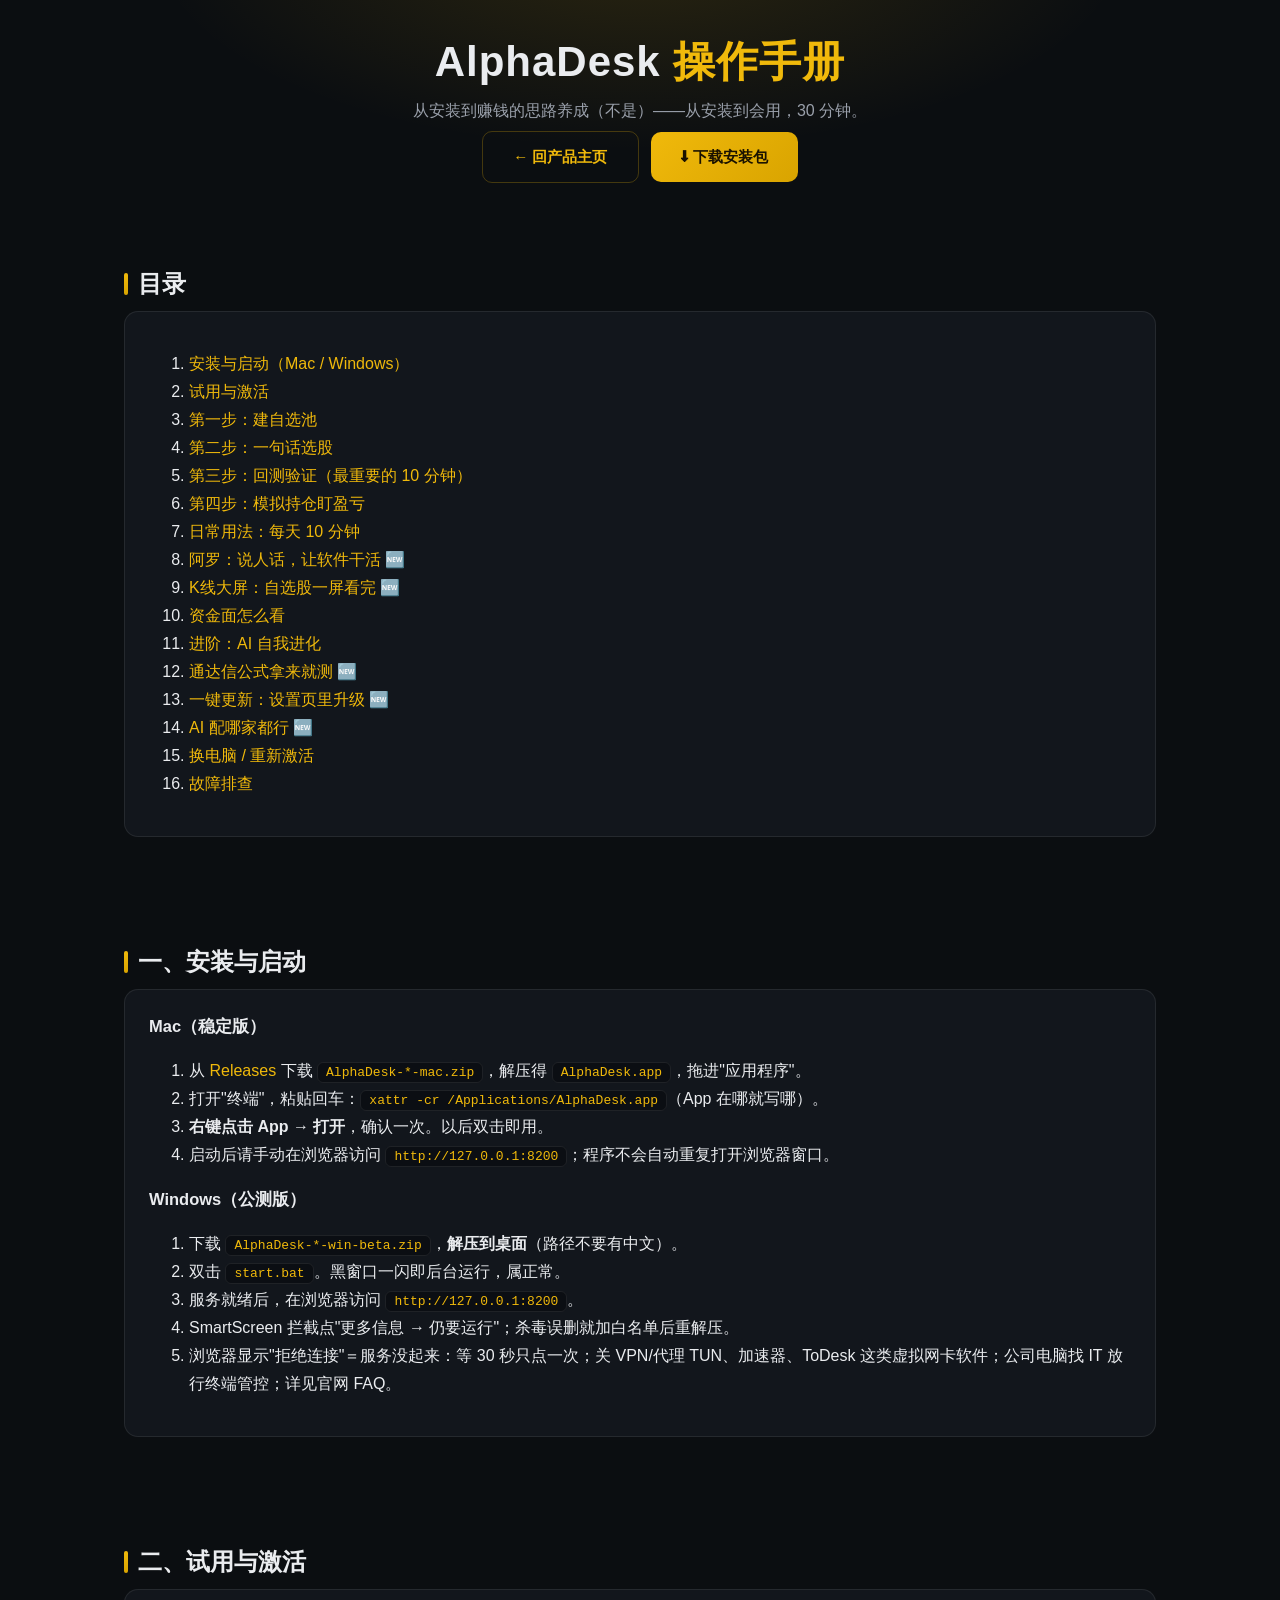
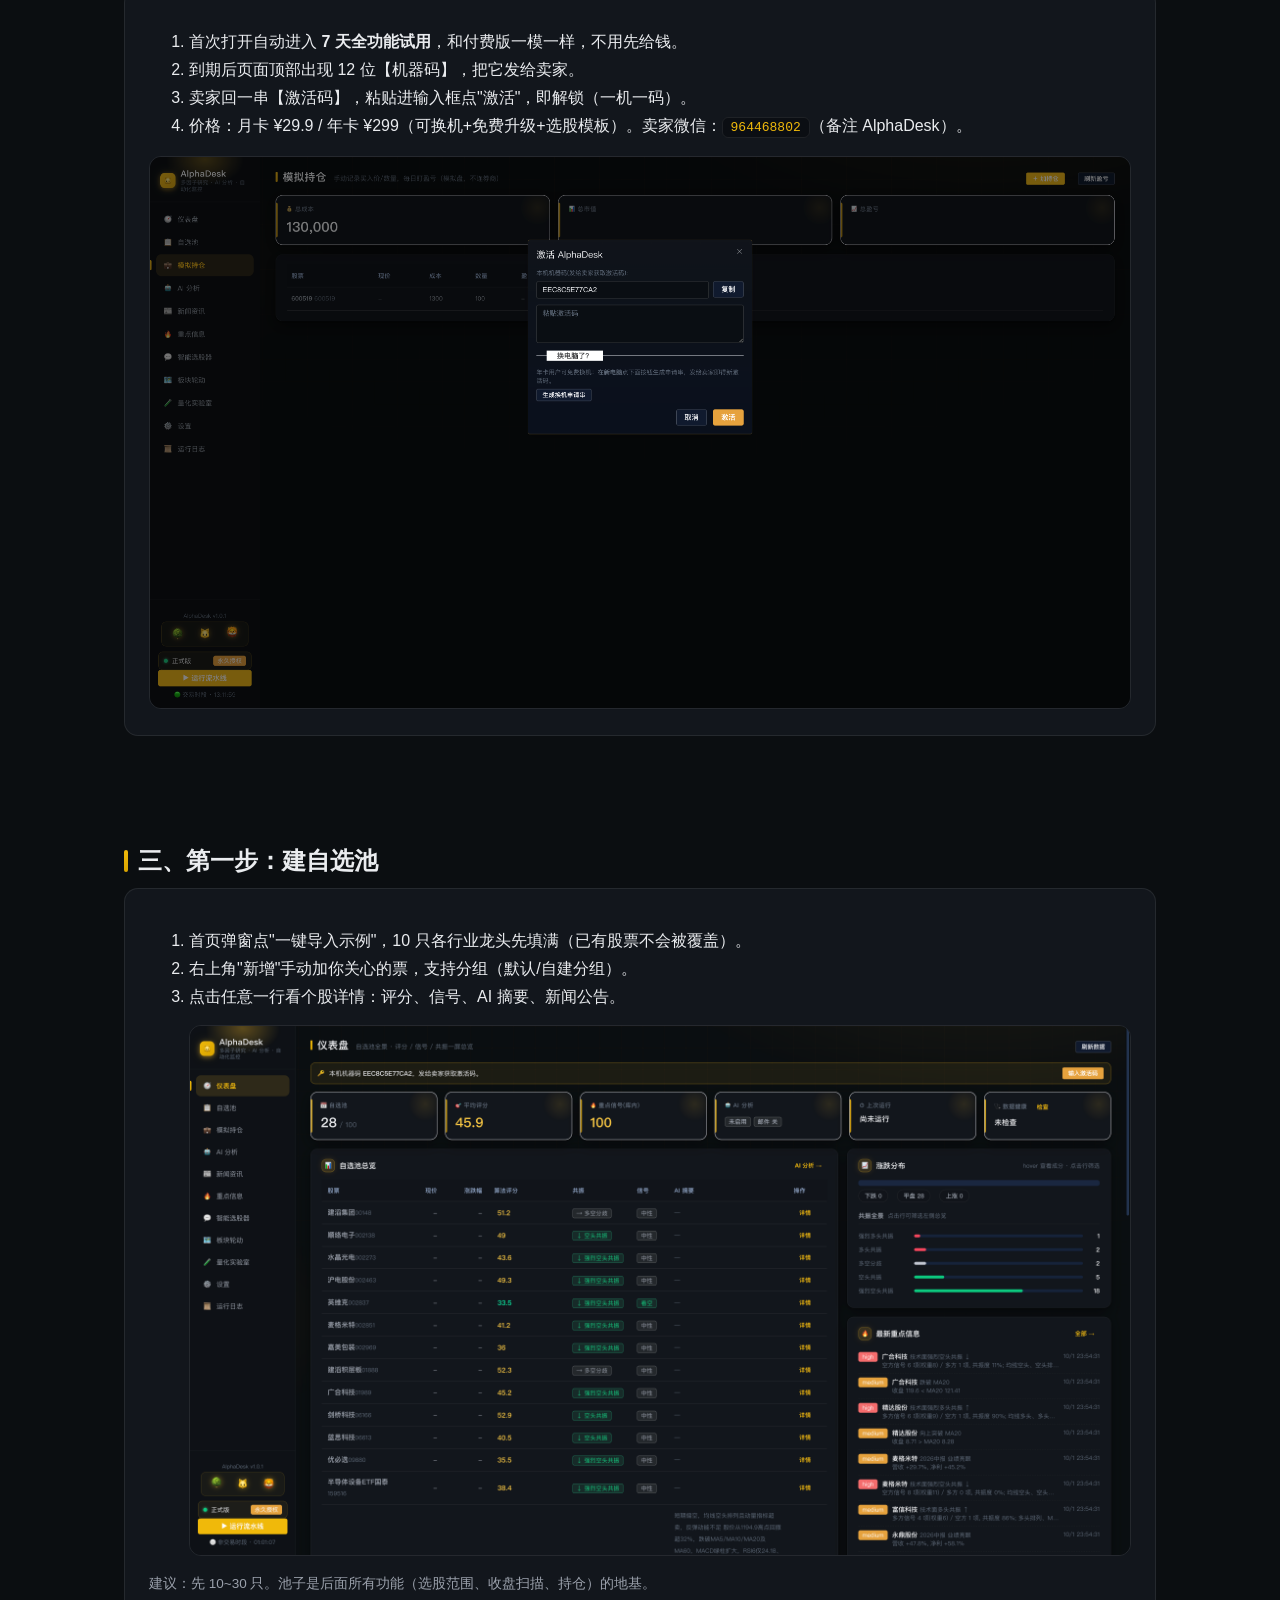
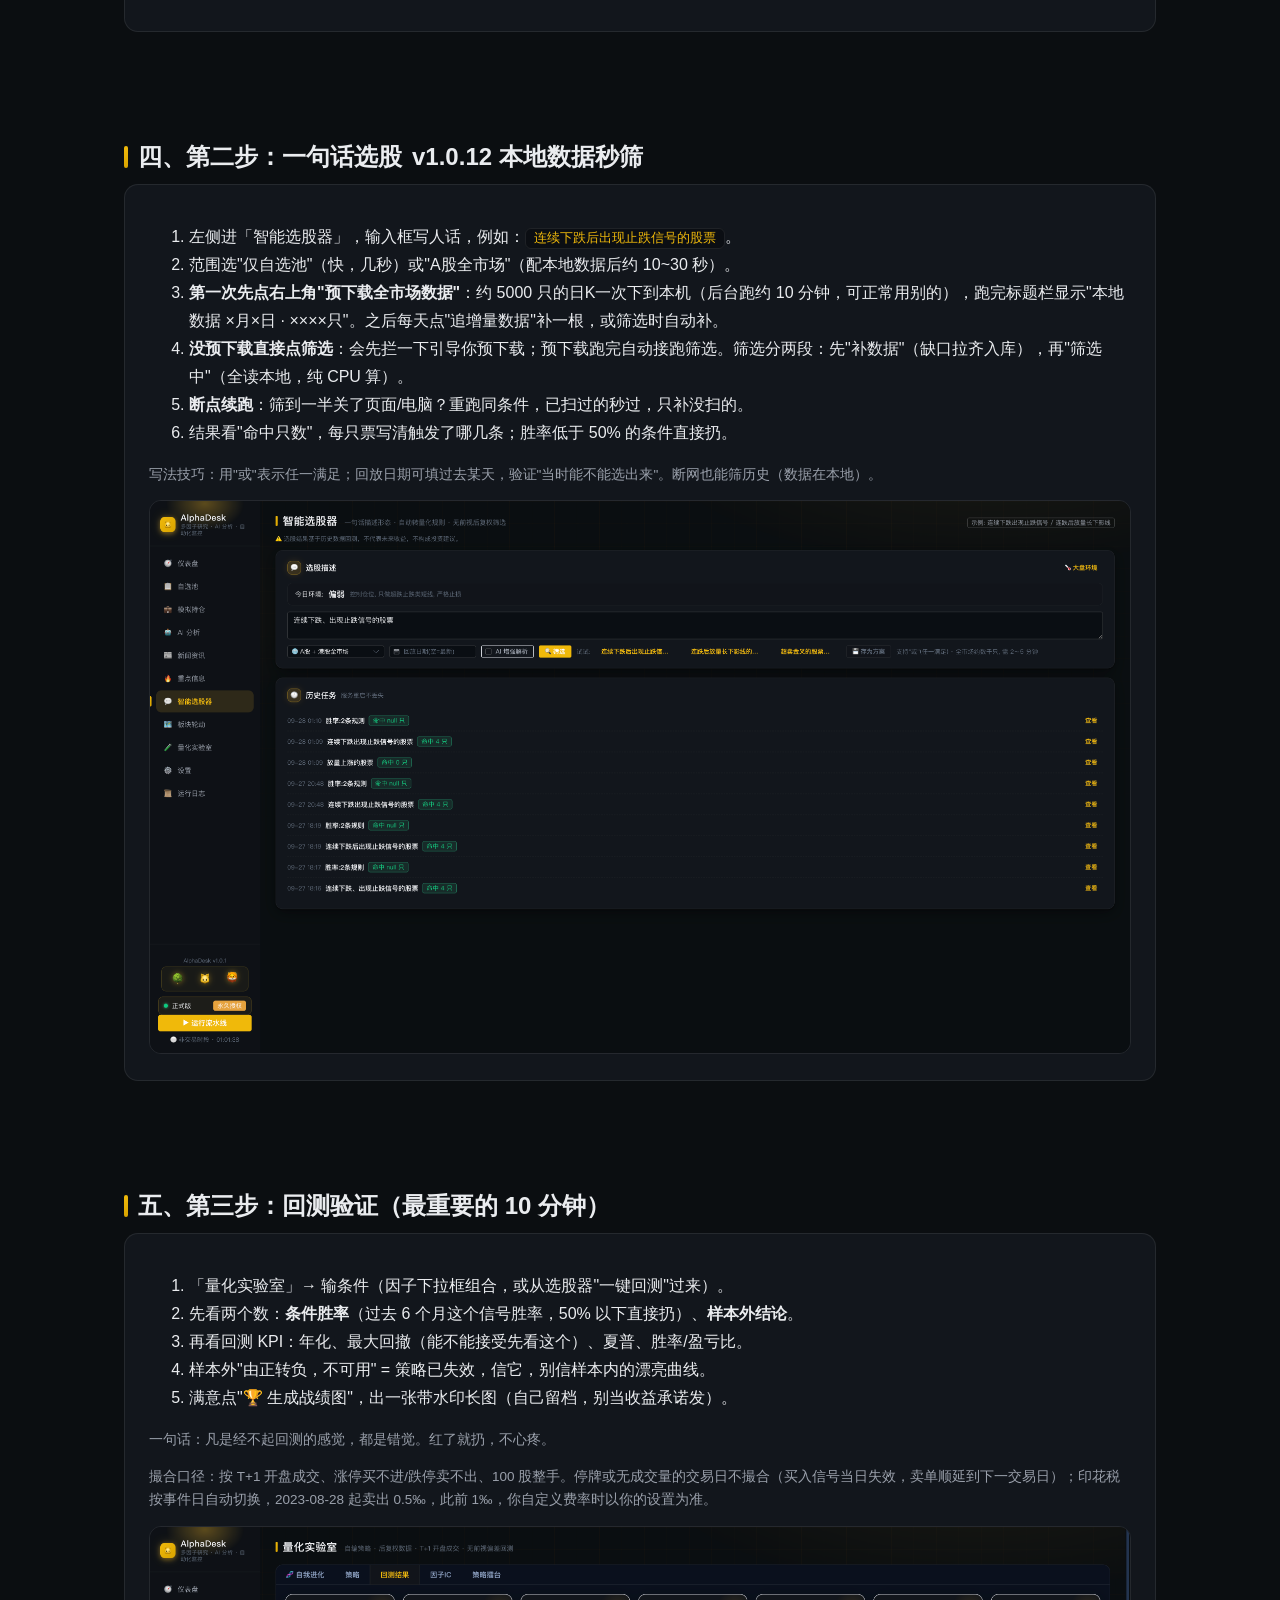
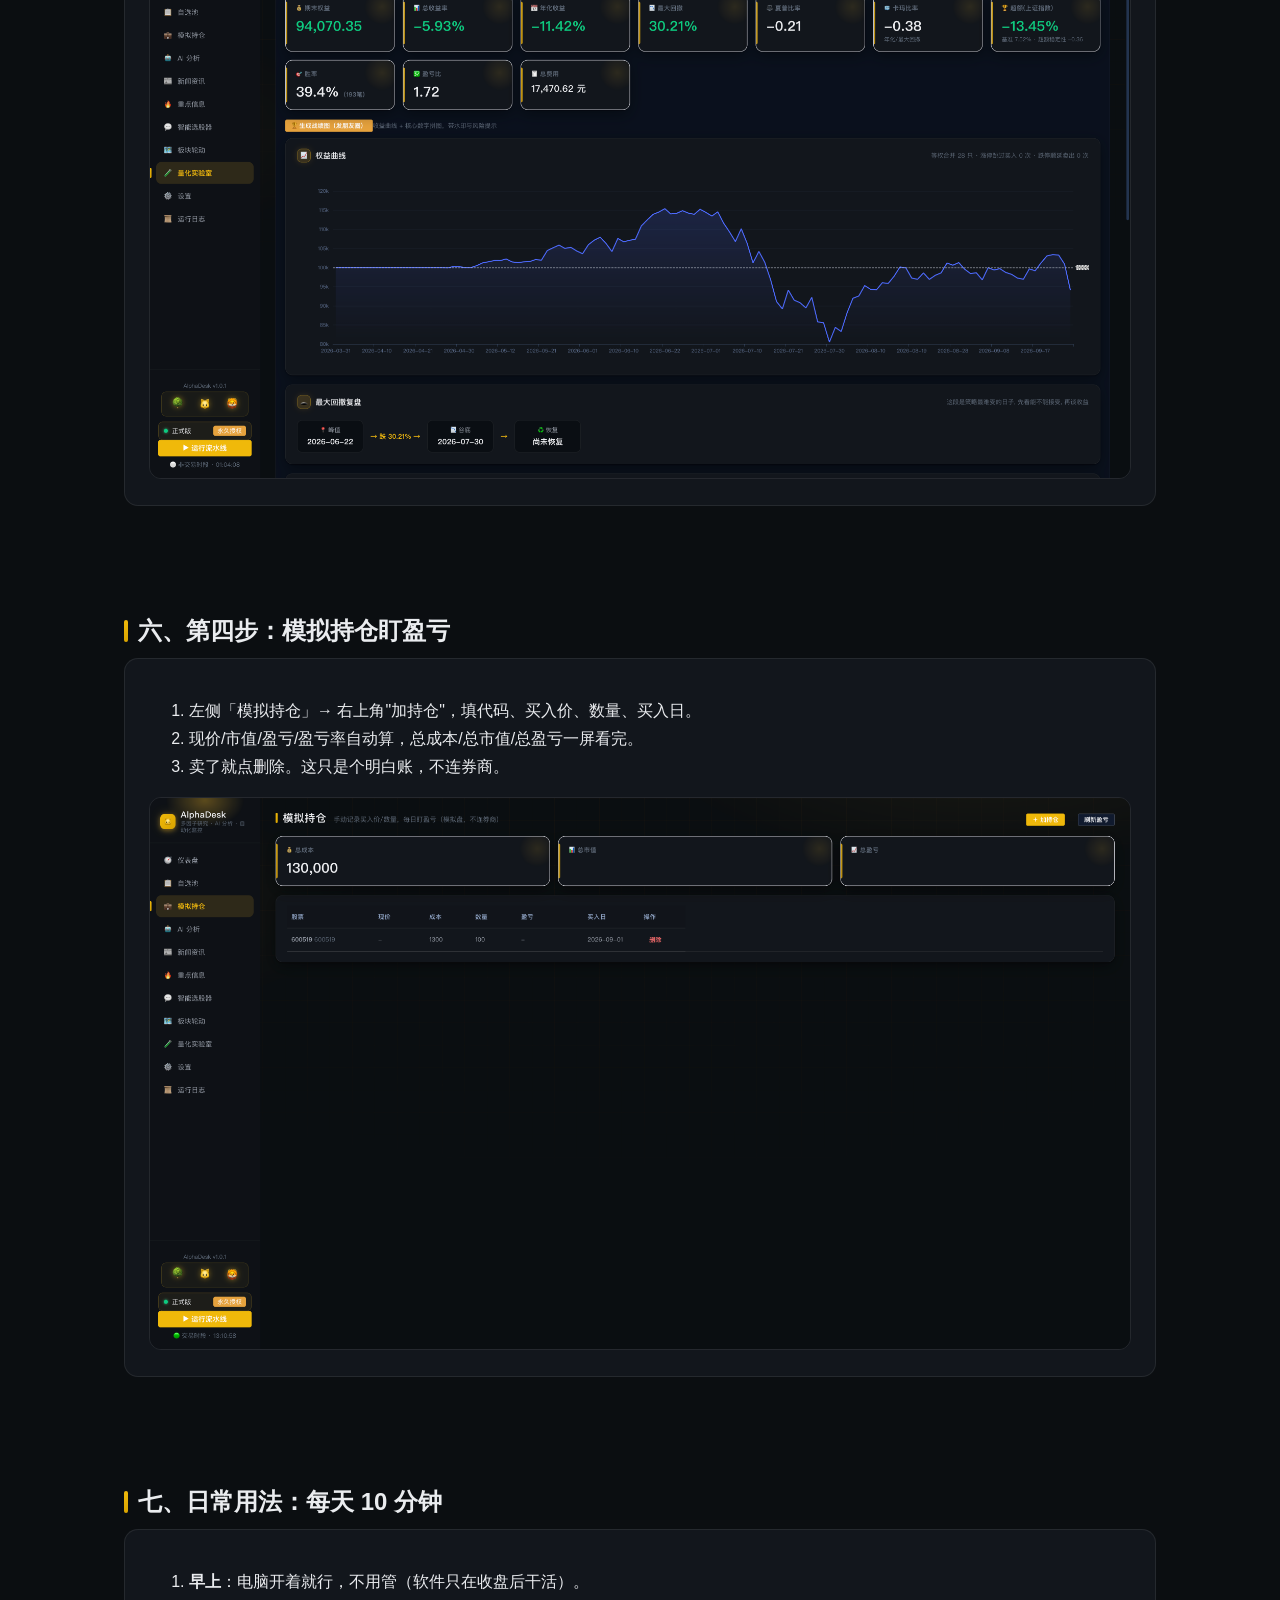
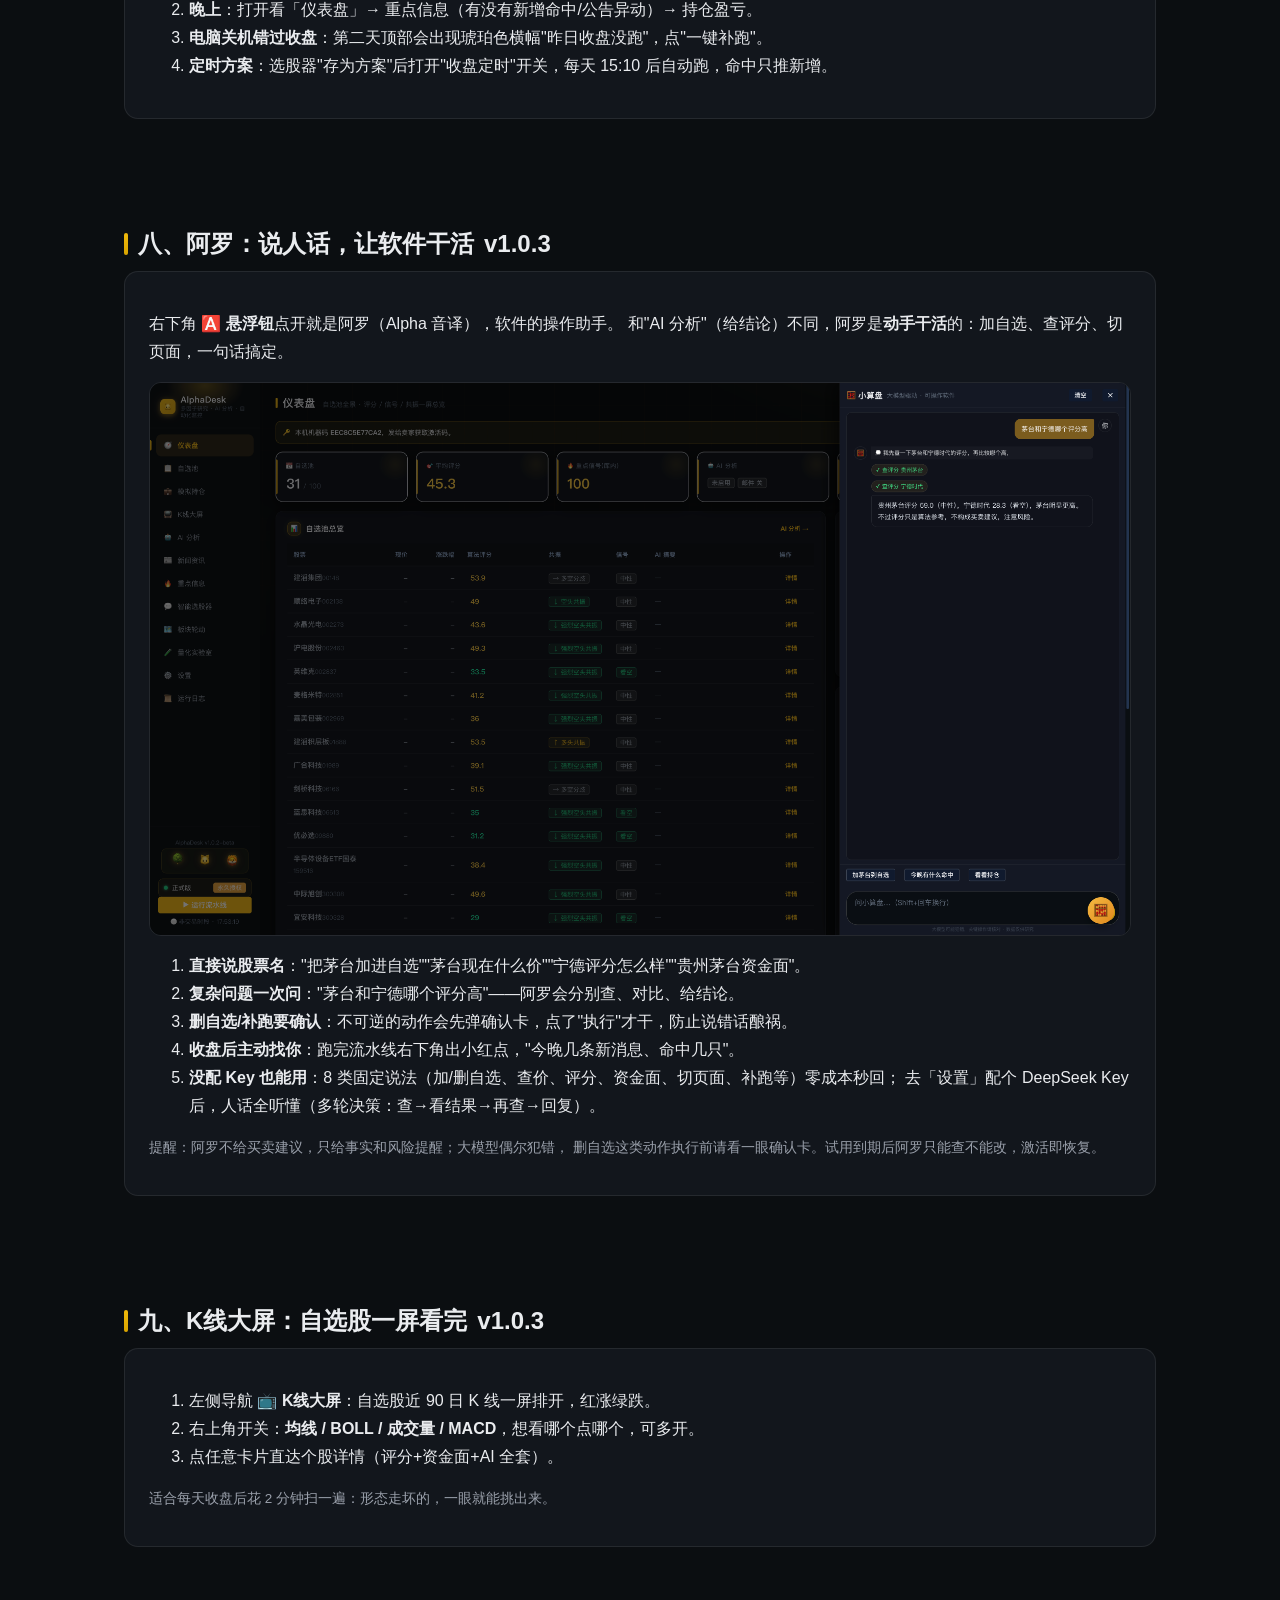
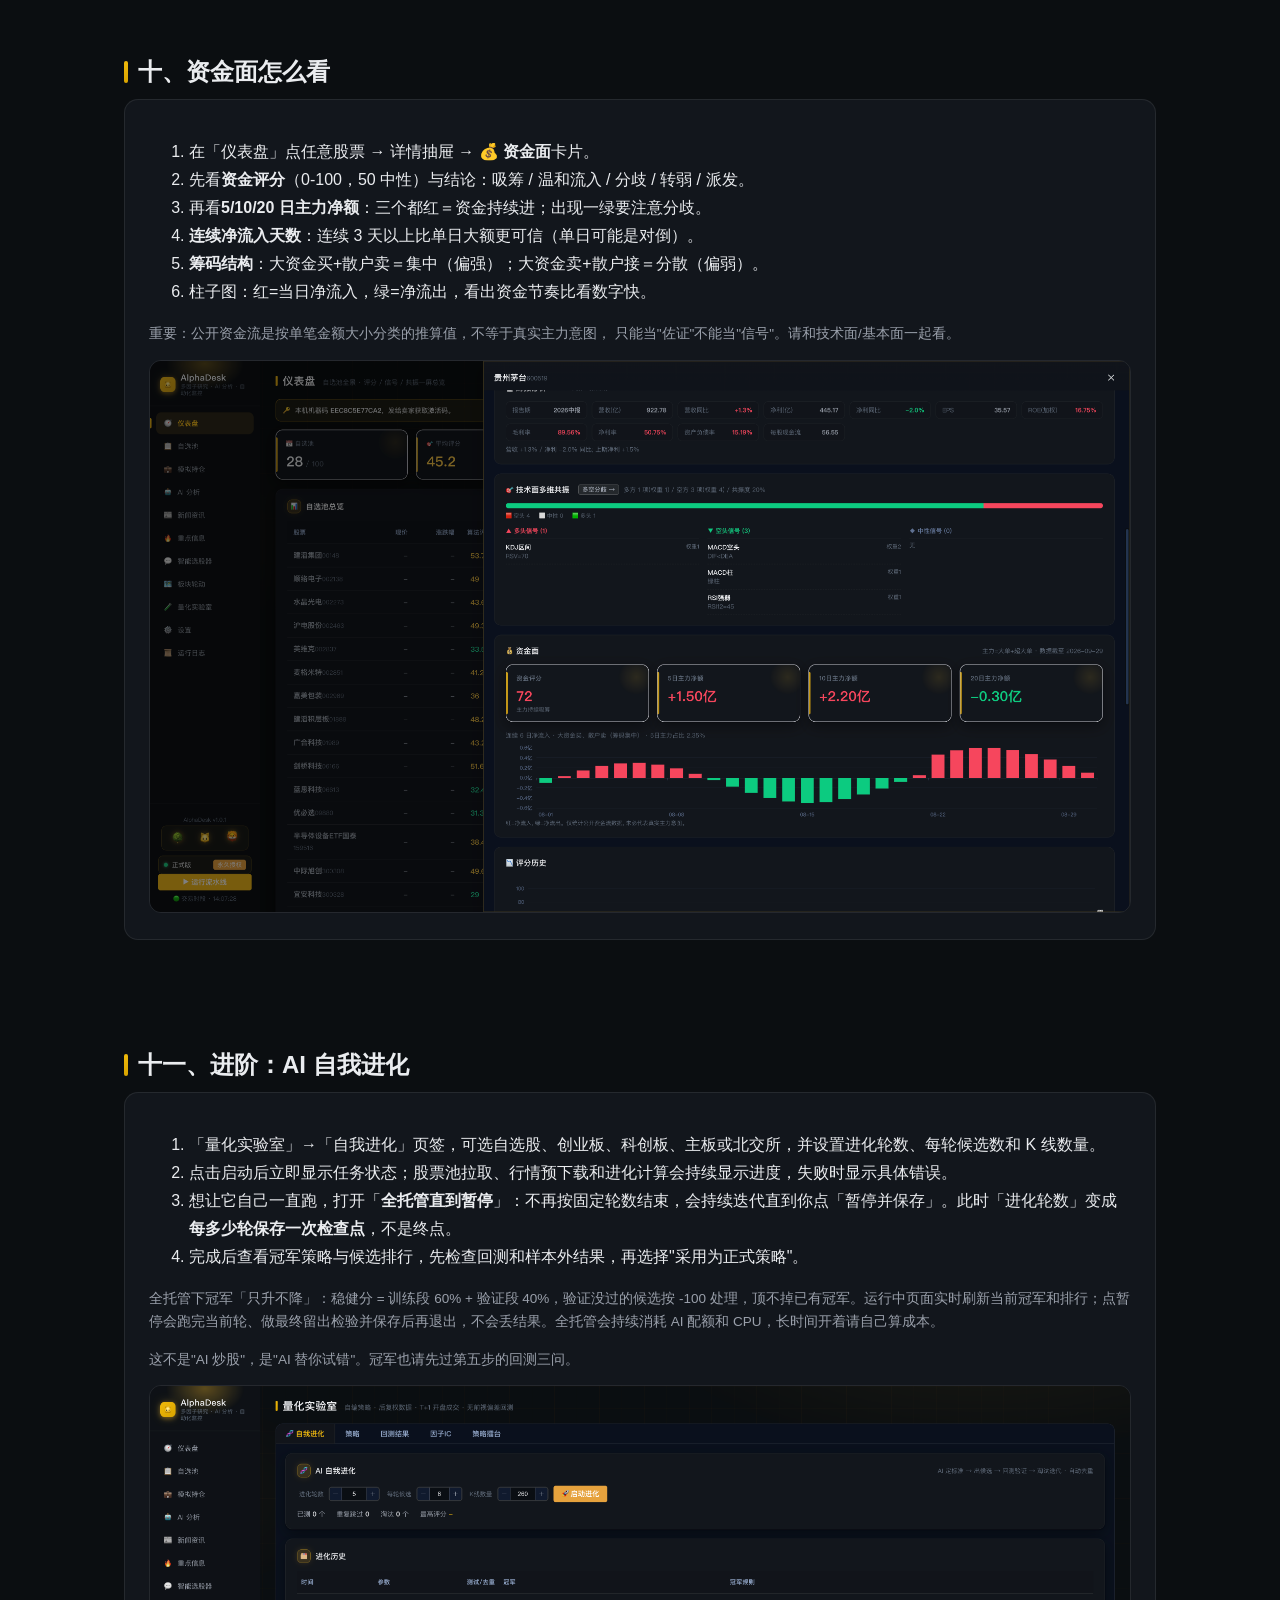
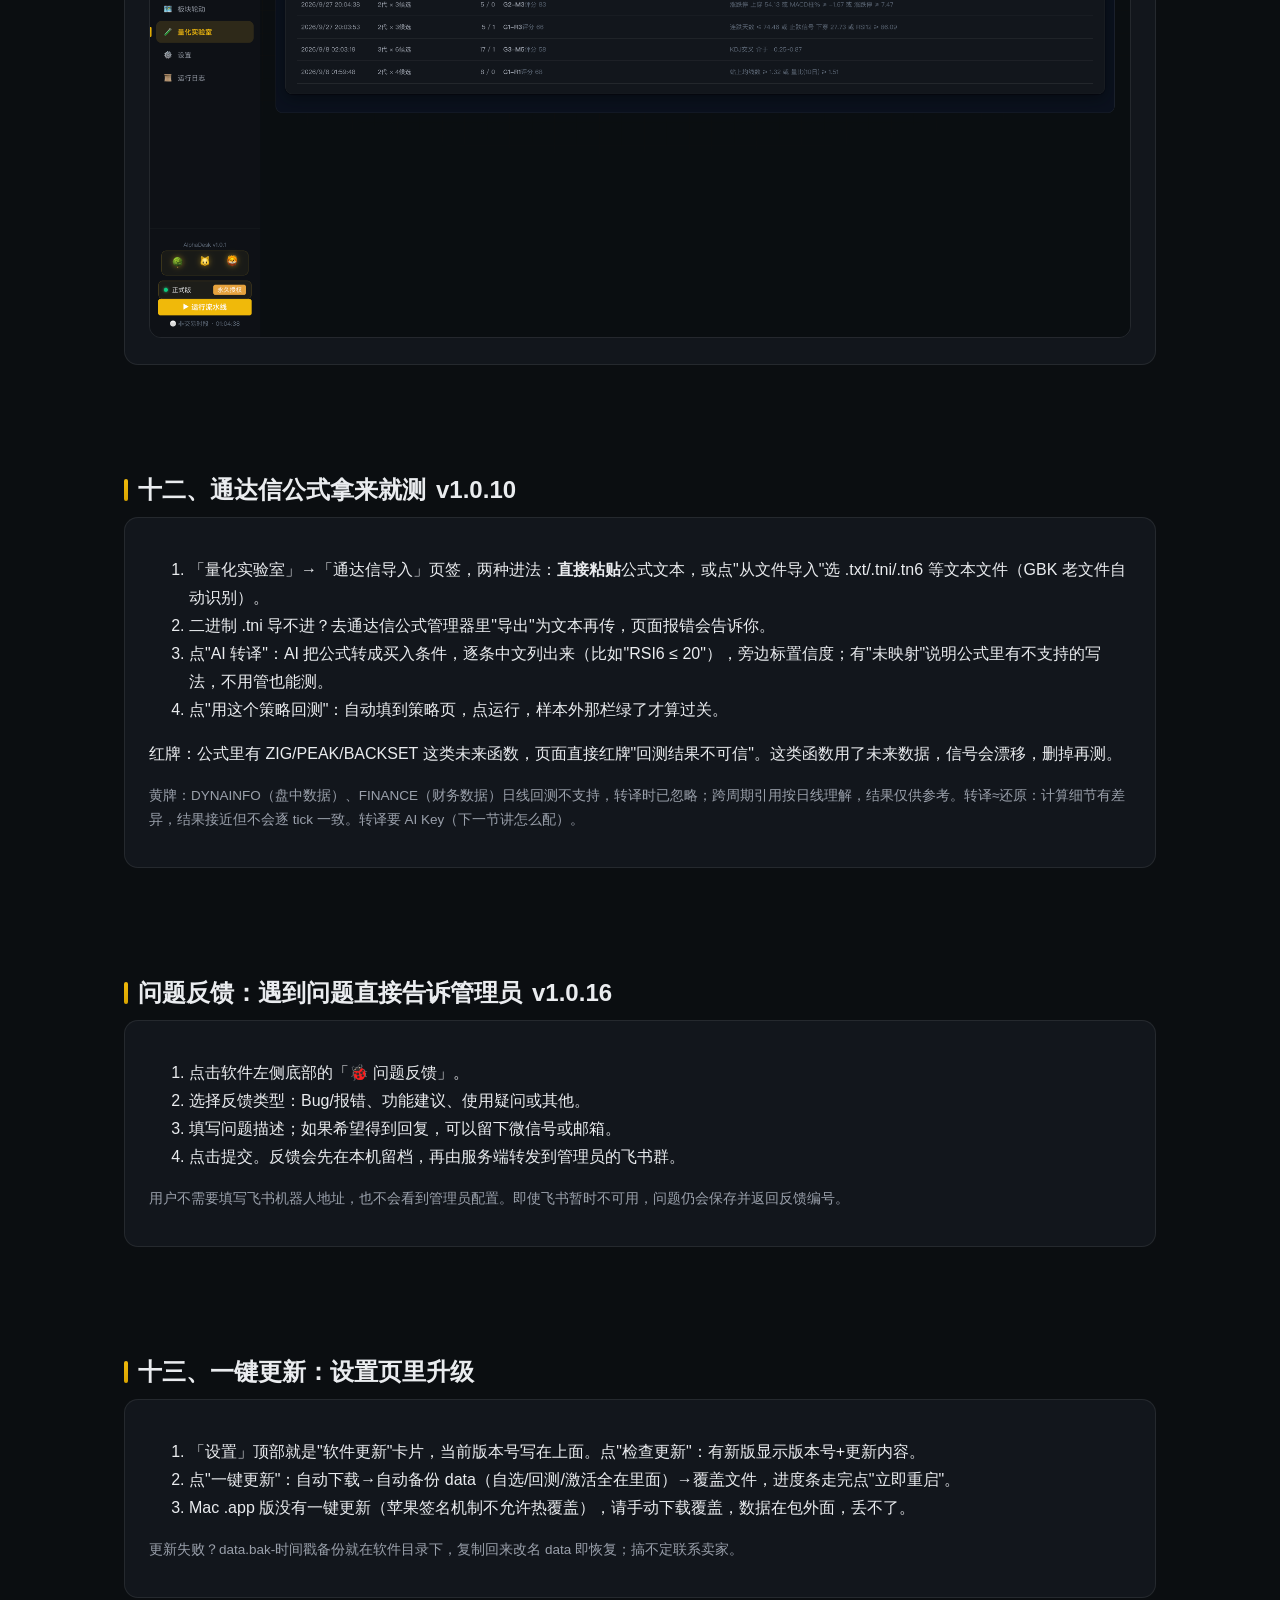
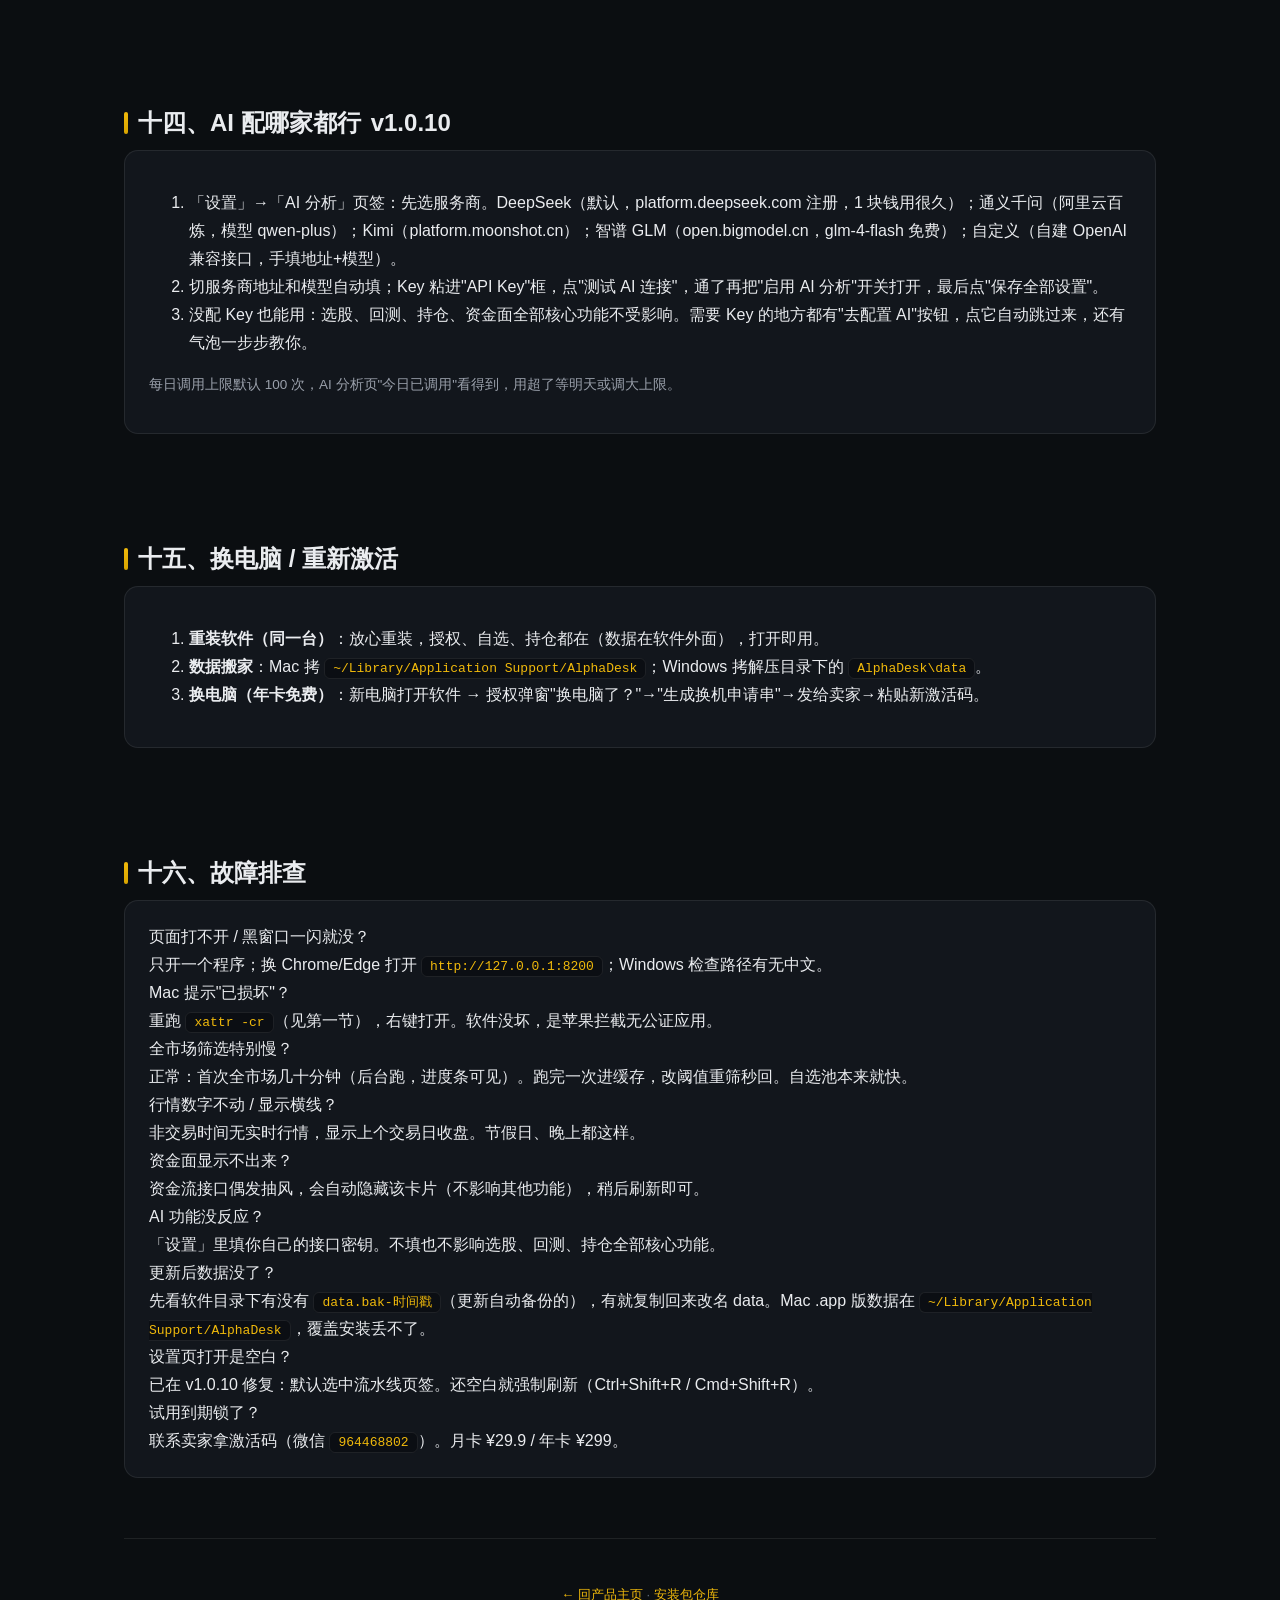
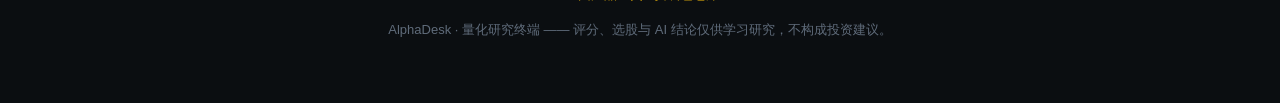
==== manual.html @ cd251798 "发布 v1.0.19 文档: 全托管无限进化与回测撮合口径 version.json 升到 1.0.19 并指向新版本 fallback 包; 手册补充全托管"轮数=存档间隔" 与暂停语义, 以及停牌" ====
<!DOCTYPE html>
<html lang="zh-CN">
<head>
<meta charset="UTF-8" />
<meta name="viewport" content="width=device-width, initial-scale=1.0" />
<title>AlphaDesk · 操作手册</title>
<link rel="stylesheet" href="styles.css" />
<link rel="icon" type="image/svg+xml" href="assets/favicon.svg" />
</head>
<body>
<div class="hero" style="padding:36px 0">
  <div class="wrap">
    <h1>AlphaDesk <b>操作手册</b></h1>
    <div class="sub">从安装到赚钱的思路养成（不是）——从安装到会用，30 分钟。</div>
    <div class="cta">
      <a class="btn ghost" href="index.html">← 回产品主页</a>
      <a class="btn" href="https://github.com/dennicLiu/alphadesk-app/releases/latest">⬇ 下载安装包</a>
    </div>
  </div>
</div>

<div class="wrap">
<section id="toc">
  <h2 class="sec-title">目录</h2>
  <div class="card"><ol>
    <li><a href="#install">安装与启动（Mac / Windows）</a></li>
    <li><a href="#trial">试用与激活</a></li>
    <li><a href="#pool">第一步：建自选池</a></li>
    <li><a href="#screen">第二步：一句话选股</a></li>
    <li><a href="#backtest">第三步：回测验证（最重要的 10 分钟）</a></li>
    <li><a href="#hold">第四步：模拟持仓盯盈亏</a></li>
    <li><a href="#daily">日常用法：每天 10 分钟</a></li>
    <li><a href="#aluo">阿罗：说人话，让软件干活 🆕</a></li>
    <li><a href="#wall">K线大屏：自选股一屏看完 🆕</a></li>
    <li><a href="#money">资金面怎么看</a></li>
    <li><a href="#evolve">进阶：AI 自我进化</a></li>
    <li><a href="#tdx">通达信公式拿来就测 🆕</a></li>
    <li><a href="#update">一键更新：设置页里升级 🆕</a></li>
    <li><a href="#aikey">AI 配哪家都行 🆕</a></li>
    <li><a href="#transfer">换电脑 / 重新激活</a></li>
    <li><a href="#trouble">故障排查</a></li>
  </ol></div>
</section>

<section id="install">
  <h2 class="sec-title">一、安装与启动</h2>
  <div class="card">
    <h3>Mac（稳定版）</h3>
    <ol>
      <li>从 <a href="https://github.com/dennicLiu/alphadesk-app/releases/latest">Releases</a> 下载 <code>AlphaDesk-*-mac.zip</code>，解压得 <code>AlphaDesk.app</code>，拖进"应用程序"。</li>
      <li>打开"终端"，粘贴回车：<code>xattr -cr /Applications/AlphaDesk.app</code>（App 在哪就写哪）。</li>
      <li><b>右键点击 App → 打开</b>，确认一次。以后双击即用。</li>
      <li>启动后请手动在浏览器访问 <code>http://127.0.0.1:8200</code>；程序不会自动重复打开浏览器窗口。</li>
    </ol>
    <h3>Windows（公测版）</h3>
    <ol>
      <li>下载 <code>AlphaDesk-*-win-beta.zip</code>，<b>解压到桌面</b>（路径不要有中文）。</li>
      <li>双击 <code>start.bat</code>。黑窗口一闪即后台运行，属正常。</li>
      <li>服务就绪后，在浏览器访问 <code>http://127.0.0.1:8200</code>。</li>
      <li>SmartScreen 拦截点"更多信息 → 仍要运行"；杀毒误删就加白名单后重解压。</li>
      <li>浏览器显示"拒绝连接"＝服务没起来：等 30 秒只点一次；关 VPN/代理 TUN、加速器、ToDesk 这类虚拟网卡软件；公司电脑找 IT 放行终端管控；详见官网 FAQ。</li>
    </ol>
  </div>
</section>

<section id="trial">
  <h2 class="sec-title">二、试用与激活</h2>
  <div class="card"><ol>
    <li>首次打开自动进入 <b>7 天全功能试用</b>，和付费版一模一样，不用先给钱。</li>
    <li>到期后页面顶部出现 12 位【机器码】，把它发给卖家。</li>
    <li>卖家回一串【激活码】，粘贴进输入框点"激活"，即解锁（一机一码）。</li>
    <li>价格：月卡 ¥29.9 / 年卡 ¥299（可换机+免费升级+选股模板）。卖家微信：<code>964468802</code>（备注 AlphaDesk）。</li>
  </ol>
  <img class="shot" src="assets/license-v101.png" alt="激活与换机" /></div>
</section>

<section id="pool">
  <h2 class="sec-title">三、第一步：建自选池</h2>
  <div class="card"><ol>
    <li>首页弹窗点"一键导入示例"，10 只各行业龙头先填满（已有股票不会被覆盖）。</li>
    <li>右上角"新增"手动加你关心的票，支持分组（默认/自建分组）。</li>
    <li>点击任意一行看个股详情：评分、信号、AI 摘要、新闻公告。</li>
    <img class="shot" src="assets/dashboard-v101.png" alt="仪表盘" />
  </ol>
  <p class="muted">建议：先 10~30 只。池子是后面所有功能（选股范围、收盘扫描、持仓）的地基。</p></div>
</section>

<section id="screen">
  <h2 class="sec-title">四、第二步：一句话选股 <span class="tag">v1.0.12 本地数据秒筛</span></h2>
  <div class="card"><ol>
    <li>左侧进「智能选股器」，输入框写人话，例如：<code>连续下跌后出现止跌信号的股票</code>。</li>
    <li>范围选"仅自选池"（快，几秒）或"A股全市场"（配本地数据后约 10~30 秒）。</li>
    <li><b>第一次先点右上角"预下载全市场数据"</b>：约 5000 只的日K一次下到本机（后台跑约 10 分钟，可正常用别的），跑完标题栏显示"本地数据 ×月×日 · ××××只"。之后每天点"追增量数据"补一根，或筛选时自动补。</li>
    <li><b>没预下载直接点筛选</b>：会先拦一下引导你预下载；预下载跑完自动接跑筛选。筛选分两段：先"补数据"（缺口拉齐入库），再"筛选中"（全读本地，纯 CPU 算）。</li>
    <li><b>断点续跑</b>：筛到一半关了页面/电脑？重跑同条件，已扫过的秒过，只补没扫的。</li>
    <li>结果看"命中只数"，每只票写清触发了哪几条；胜率低于 50% 的条件直接扔。</li>
  </ol>
  <p class="muted">写法技巧：用"或"表示任一满足；回放日期可填过去某天，验证"当时能不能选出来"。断网也能筛历史（数据在本地）。</p>
    <img class="shot" src="assets/screener-v101.png" alt="智能选股器" /></div>
</section>

<section id="backtest">
  <h2 class="sec-title">五、第三步：回测验证（最重要的 10 分钟）</h2>
  <div class="card"><ol>
    <li>「量化实验室」→ 输条件（因子下拉框组合，或从选股器"一键回测"过来）。</li>
    <li>先看两个数：<b>条件胜率</b>（过去 6 个月这个信号胜率，50% 以下直接扔）、<b>样本外结论</b>。</li>
    <li>再看回测 KPI：年化、最大回撤（能不能接受先看这个）、夏普、胜率/盈亏比。</li>
    <li>样本外"由正转负，不可用" = 策略已失效，信它，别信样本内的漂亮曲线。</li>
    <li>满意点"🏆 生成战绩图"，出一张带水印长图（自己留档，别当收益承诺发）。</li>
  </ol>
  <p class="muted">一句话：凡是经不起回测的感觉，都是错觉。红了就扔，不心疼。</p>
  <p class="muted">撮合口径：按 T+1 开盘成交、涨停买不进/跌停卖不出、100 股整手。停牌或无成交量的交易日不撮合（买入信号当日失效，卖单顺延到下一交易日）；印花税按事件日自动切换，2023-08-28 起卖出 0.5‰，此前 1‰，你自定义费率时以你的设置为准。</p>
    <img class="shot" src="assets/backtest-v101.png" alt="回测结果" /></div>
</section>

<section id="hold">
  <h2 class="sec-title">六、第四步：模拟持仓盯盈亏</h2>
  <div class="card"><ol>
    <li>左侧「模拟持仓」→ 右上角"加持仓"，填代码、买入价、数量、买入日。</li>
    <li>现价/市值/盈亏/盈亏率自动算，总成本/总市值/总盈亏一屏看完。</li>
    <li>卖了就点删除。这只是个明白账，不连券商。</li>
  </ol>
  <img class="shot" src="assets/holdings-v101.png" alt="模拟持仓" /></div>
</section>

<section id="daily">
  <h2 class="sec-title">七、日常用法：每天 10 分钟</h2>
  <div class="card"><ol>
    <li><b>早上</b>：电脑开着就行，不用管（软件只在收盘后干活）。</li>
    <li><b>晚上</b>：打开看「仪表盘」→ 重点信息（有没有新增命中/公告异动）→ 持仓盈亏。</li>
    <li><b>电脑关机错过收盘</b>：第二天顶部会出现琥珀色横幅"昨日收盘没跑"，点"一键补跑"。</li>
    <li><b>定时方案</b>：选股器"存为方案"后打开"收盘定时"开关，每天 15:10 后自动跑，命中只推新增。</li>
  </ol></div>
</section>

<section id="aluo">
  <h2 class="sec-title">八、阿罗：说人话，让软件干活 <span class="tag">v1.0.3</span></h2>
  <div class="card">
  <p>右下角 <b>🅰️ 悬浮钮</b>点开就是阿罗（Alpha 音译），软件的操作助手。
  和"AI 分析"（给结论）不同，阿罗是<b>动手干活</b>的：加自选、查评分、切页面，一句话搞定。</p>
  <img class="shot" src="assets/aluo-v103.png" alt="阿罗对话" />
  <ol>
    <li><b>直接说股票名</b>："把茅台加进自选""茅台现在什么价""宁德评分怎么样""贵州茅台资金面"。</li>
    <li><b>复杂问题一次问</b>："茅台和宁德哪个评分高"——阿罗会分别查、对比、给结论。</li>
    <li><b>删自选/补跑要确认</b>：不可逆的动作会先弹确认卡，点了"执行"才干，防止说错话酿祸。</li>
    <li><b>收盘后主动找你</b>：跑完流水线右下角出小红点，"今晚几条新消息、命中几只"。</li>
    <li><b>没配 Key 也能用</b>：8 类固定说法（加/删自选、查价、评分、资金面、切页面、补跑等）零成本秒回；
    去「设置」配个 DeepSeek Key 后，人话全听懂（多轮决策：查→看结果→再查→回复）。</li>
  </ol>
  <p class="muted">提醒：阿罗不给买卖建议，只给事实和风险提醒；大模型偶尔犯错，
  删自选这类动作执行前请看一眼确认卡。试用到期后阿罗只能查不能改，激活即恢复。</p>
  </div>
</section>

<section id="wall">
  <h2 class="sec-title">九、K线大屏：自选股一屏看完 <span class="tag">v1.0.3</span></h2>
  <div class="card"><ol>
    <li>左侧导航 <b>📺 K线大屏</b>：自选股近 90 日 K 线一屏排开，红涨绿跌。</li>
    <li>右上角开关：<b>均线 / BOLL / 成交量 / MACD</b>，想看哪个点哪个，可多开。</li>
    <li>点任意卡片直达个股详情（评分+资金面+AI 全套）。</li>
  </ol>
  <p class="muted">适合每天收盘后花 2 分钟扫一遍：形态走坏的，一眼就能挑出来。</p>
  </div>
</section>

<section id="money">
  <h2 class="sec-title">十、资金面怎么看</h2>
  <div class="card"><ol>
    <li>在「仪表盘」点任意股票 → 详情抽屉 → <b>💰 资金面</b>卡片。</li>
    <li>先看<b>资金评分</b>（0-100，50 中性）与结论：吸筹 / 温和流入 / 分歧 / 转弱 / 派发。</li>
    <li>再看<b>5/10/20 日主力净额</b>：三个都红＝资金持续进；出现一绿要注意分歧。</li>
    <li><b>连续净流入天数</b>：连续 3 天以上比单日大额更可信（单日可能是对倒）。</li>
    <li><b>筹码结构</b>：大资金买+散户卖＝集中（偏强）；大资金卖+散户接＝分散（偏弱）。</li>
    <li>柱子图：红=当日净流入，绿=净流出，看出资金节奏比看数字快。</li>
  </ol>
  <p class="muted">重要：公开资金流是按单笔金额大小分类的推算值，不等于真实主力意图，
  只能当"佐证"不能当"信号"。请和技术面/基本面一起看。</p>
  <img class="shot" src="assets/moneyflow-v102.png" alt="资金面分析" /></div>
</section>

<section id="evolve">
  <h2 class="sec-title">十一、进阶：AI 自我进化</h2>
  <div class="card"><ol>
    <li>「量化实验室」→「自我进化」页签，可选自选股、创业板、科创板、主板或北交所，并设置进化轮数、每轮候选数和 K 线数量。</li>
    <li>点击启动后立即显示任务状态；股票池拉取、行情预下载和进化计算会持续显示进度，失败时显示具体错误。</li>
    <li>想让它自己一直跑，打开「<b>全托管直到暂停</b>」：不再按固定轮数结束，会持续迭代直到你点「暂停并保存」。此时「进化轮数」变成<b>每多少轮保存一次检查点</b>，不是终点。</li>
    <li>完成后查看冠军策略与候选排行，先检查回测和样本外结果，再选择"采用为正式策略"。</li>
  </ol>
  <p class="muted">全托管下冠军「只升不降」：稳健分 = 训练段 60% + 验证段 40%，验证没过的候选按 -100 处理，顶不掉已有冠军。运行中页面实时刷新当前冠军和排行；点暂停会跑完当前轮、做最终留出检验并保存后再退出，不会丢结果。全托管会持续消耗 AI 配额和 CPU，长时间开着请自己算成本。</p>
  <p class="muted">这不是"AI 炒股"，是"AI 替你试错"。冠军也请先过第五步的回测三问。</p>
    <img class="shot" src="assets/evolve-v101.png" alt="AI自我进化" /></div>
</section>

<section id="tdx">
  <h2 class="sec-title">十二、通达信公式拿来就测 <span class="tag">v1.0.10</span></h2>
  <div class="card"><ol>
    <li>「量化实验室」→「通达信导入」页签，两种进法：<b>直接粘贴</b>公式文本，或点"从文件导入"选 .txt/.tni/.tn6 等文本文件（GBK 老文件自动识别）。</li>
    <li>二进制 .tni 导不进？去通达信公式管理器里"导出"为文本再传，页面报错会告诉你。</li>
    <li>点"AI 转译"：AI 把公式转成买入条件，逐条中文列出来（比如"RSI6 ≤ 20"），旁边标置信度；有"未映射"说明公式里有不支持的写法，不用管也能测。</li>
    <li>点"用这个策略回测"：自动填到策略页，点运行，样本外那栏绿了才算过关。</li>
  </ol>
  <p class="warn">红牌：公式里有 ZIG/PEAK/BACKSET 这类未来函数，页面直接红牌"回测结果不可信"。这类函数用了未来数据，信号会漂移，删掉再测。</p>
  <p class="muted">黄牌：DYNAINFO（盘中数据）、FINANCE（财务数据）日线回测不支持，转译时已忽略；跨周期引用按日线理解，结果仅供参考。转译≈还原：计算细节有差异，结果接近但不会逐 tick 一致。转译要 AI Key（下一节讲怎么配）。</p></div>
</section>

<section id="feedback">
  <h2 class="sec-title">问题反馈：遇到问题直接告诉管理员 <span class="tag">v1.0.16</span></h2>
  <div class="card"><ol>
    <li>点击软件左侧底部的「🐞 问题反馈」。</li>
    <li>选择反馈类型：Bug/报错、功能建议、使用疑问或其他。</li>
    <li>填写问题描述；如果希望得到回复，可以留下微信号或邮箱。</li>
    <li>点击提交。反馈会先在本机留档，再由服务端转发到管理员的飞书群。</li>
  </ol>
  <p class="muted">用户不需要填写飞书机器人地址，也不会看到管理员配置。即使飞书暂时不可用，问题仍会保存并返回反馈编号。</p></div>
</section>

<section id="update">
  <h2 class="sec-title">十三、一键更新：设置页里升级</h2>
  <div class="card"><ol>
    <li>「设置」顶部就是"软件更新"卡片，当前版本号写在上面。点"检查更新"：有新版显示版本号+更新内容。</li>
    <li>点"一键更新"：自动下载→自动备份 data（自选/回测/激活全在里面）→覆盖文件，进度条走完点"立即重启"。</li>
    <li>Mac .app 版没有一键更新（苹果签名机制不允许热覆盖），请手动下载覆盖，数据在包外面，丢不了。</li>
  </ol>
  <p class="muted">更新失败？data.bak-时间戳备份就在软件目录下，复制回来改名 data 即恢复；搞不定联系卖家。</p></div>
</section>

<section id="aikey">
  <h2 class="sec-title">十四、AI 配哪家都行 <span class="tag">v1.0.10</span></h2>
  <div class="card"><ol>
    <li>「设置」→「AI 分析」页签：先选服务商。DeepSeek（默认，platform.deepseek.com 注册，1 块钱用很久）；通义千问（阿里云百炼，模型 qwen-plus）；Kimi（platform.moonshot.cn）；智谱 GLM（open.bigmodel.cn，glm-4-flash 免费）；自定义（自建 OpenAI 兼容接口，手填地址+模型）。</li>
    <li>切服务商地址和模型自动填；Key 粘进"API Key"框，点"测试 AI 连接"，通了再把"启用 AI 分析"开关打开，最后点"保存全部设置"。</li>
    <li>没配 Key 也能用：选股、回测、持仓、资金面全部核心功能不受影响。需要 Key 的地方都有"去配置 AI"按钮，点它自动跳过来，还有气泡一步步教你。</li>
  </ol>
  <p class="muted">每日调用上限默认 100 次，AI 分析页"今日已调用"看得到，用超了等明天或调大上限。</p></div>
</section>

<section id="transfer">
  <h2 class="sec-title">十五、换电脑 / 重新激活</h2>
  <div class="card"><ol>
    <li><b>重装软件（同一台）</b>：放心重装，授权、自选、持仓都在（数据在软件外面），打开即用。</li>
    <li><b>数据搬家</b>：Mac 拷 <code>~/Library/Application Support/AlphaDesk</code>；Windows 拷解压目录下的 <code>AlphaDesk\data</code>。</li>
    <li><b>换电脑（年卡免费）</b>：新电脑打开软件 → 授权弹窗"换电脑了？"→"生成换机申请串"→发给卖家→粘贴新激活码。</li>
  </ol></div>
</section>

<section id="trouble">
  <h2 class="sec-title">十六、故障排查</h2>
  <div class="card">
    <div class="qa"><div class="q">页面打不开 / 黑窗口一闪就没？</div>
      <div class="a">只开一个程序；换 Chrome/Edge 打开 <code>http://127.0.0.1:8200</code>；Windows 检查路径有无中文。</div></div>
    <div class="qa"><div class="q">Mac 提示"已损坏"？</div>
      <div class="a">重跑 <code>xattr -cr</code>（见第一节），右键打开。软件没坏，是苹果拦截无公证应用。</div></div>
    <div class="qa"><div class="q">全市场筛选特别慢？</div>
      <div class="a">正常：首次全市场几十分钟（后台跑，进度条可见）。跑完一次进缓存，改阈值重筛秒回。自选池本来就快。</div></div>
    <div class="qa"><div class="q">行情数字不动 / 显示横线？</div>
      <div class="a">非交易时间无实时行情，显示上个交易日收盘。节假日、晚上都这样。</div></div>
    <div class="qa"><div class="q">资金面显示不出来？</div>
      <div class="a">资金流接口偶发抽风，会自动隐藏该卡片（不影响其他功能），稍后刷新即可。</div></div>
    <div class="qa"><div class="q">AI 功能没反应？</div>
      <div class="a">「设置」里填你自己的接口密钥。不填也不影响选股、回测、持仓全部核心功能。</div></div>
    <div class="qa"><div class="q">更新后数据没了？</div>
      <div class="a">先看软件目录下有没有 <code>data.bak-时间戳</code>（更新自动备份的），有就复制回来改名 data。Mac .app 版数据在 <code>~/Library/Application Support/AlphaDesk</code>，覆盖安装丢不了。</div></div>
    <div class="qa"><div class="q">设置页打开是空白？</div>
      <div class="a">已在 v1.0.10 修复：默认选中流水线页签。还空白就强制刷新（Ctrl+Shift+R / Cmd+Shift+R）。</div></div>
    <div class="qa"><div class="q">试用到期锁了？</div>
      <div class="a">联系卖家拿激活码（微信 <code>964468802</code>）。月卡 ¥29.9 / 年卡 ¥299。</div></div>
  </div>
</section>

<footer>
  <div class="wrap">
    <p><a href="index.html">← 回产品主页</a> · <a href="https://github.com/dennicLiu/alphadesk-app">安装包仓库</a></p>
    <p>AlphaDesk · 量化研究终端 —— 评分、选股与 AI 结论仅供学习研究，不构成投资建议。</p>
  </div>
</footer>
</div>
<style>
.shot { width: 100%; border-radius: 12px; margin: 14px 0 4px; border: 1px solid rgba(255,255,255,.08); }
</style>
</body>
</html>
---- styles.css ----
/* AlphaDesk 文档站 · 黑金主题 */
:root{
  --gold:#f0b90b; --gold-2:#d9a400;
  --bg:#0b0e11; --panel:#12161c; --panel-2:#0e1116;
  --ink:#eaecef; --ink-2:#9aa0ab; --ink-3:#5f6b7a;
  --line:rgba(200,200,200,.1); --gold-line:rgba(240,185,11,.25);
  --up:#f6465d; --down:#0ecb81;
  --radius:14px;
}
*{box-sizing:border-box;}
html{scroll-behavior:smooth;}
body{margin:0;background:var(--bg);color:var(--ink);
  font-family:-apple-system,'PingFang SC','HarmonyOS Sans SC','Microsoft YaHei',sans-serif;
  -webkit-font-smoothing:antialiased;line-height:1.75;}
a{color:var(--gold);text-decoration:none;}
.wrap{max-width:1080px;margin:0 auto;padding:0 24px;}

/* 顶栏 */
.topbar{position:sticky;top:0;z-index:50;background:rgba(11,14,17,.92);
  backdrop-filter:blur(8px);border-bottom:1px solid var(--line);}
.topbar .wrap{display:flex;align-items:center;gap:26px;height:60px;}
.brand{font-weight:800;font-size:17px;color:var(--ink);white-space:nowrap;}
.brand b{color:var(--gold);}
.nav{display:flex;gap:4px;margin-left:auto;flex-wrap:wrap;}
.nav a{color:var(--ink-2);font-size:13.5px;padding:8px 12px;border-radius:8px;}
.nav a:hover,.nav a.active{color:var(--gold);background:rgba(240,185,11,.1);}
.buy-btn{background:linear-gradient(135deg,var(--gold),var(--gold-2)) !important;
  color:#1a1200 !important;font-weight:700;}

/* Hero */
.hero{padding:72px 0 48px;text-align:center;position:relative;overflow:hidden;}
.hero::before{content:'';position:absolute;inset:0;pointer-events:none;
  background:radial-gradient(700px 300px at 50% -60px, rgba(240,185,11,.14), transparent 70%);}
.hero h1{font-size:42px;line-height:1.25;max-width:1000px;margin:0 auto 8px;letter-spacing:1px;position:relative;}
.hero h1 b{color:var(--gold);}
.hero .sub{color:var(--ink-2);font-size:16px;margin-bottom:6px;position:relative;}
.hero .risk{color:var(--ink-3);font-size:12.5px;margin:0 auto 28px;position:relative;max-width:900px;text-align:center;}
.hero .cta{display:flex;gap:12px;justify-content:center;align-items:center;position:relative;flex-wrap:wrap;}
.btn{display:inline-block;padding:12px 30px;border-radius:10px;font-size:15px;font-weight:700;
  background:linear-gradient(135deg,var(--gold),var(--gold-2));color:#1a1200;border:none;cursor:pointer;}
.btn.ghost{background:transparent;color:var(--gold);border:1px solid var(--gold-line);}
.hero-stats{display:flex;gap:36px;justify-content:center;align-items:center;margin-top:44px;position:relative;flex-wrap:wrap;}
.hero-stats div{text-align:center;}
.hero-stats b{display:block;font-size:26px;color:var(--gold);}
.hero-stats span{font-size:12.5px;color:var(--ink-2);}

/* 章节 */
section{padding:44px 0;}
.sec-title{font-size:24px;margin:0 0 6px;display:flex;align-items:center;gap:10px;}
.sec-title::before{content:'';width:4px;height:22px;border-radius:2px;
  background:linear-gradient(180deg,var(--gold),var(--gold-2));}
.sec-sub{color:var(--ink-2);font-size:14px;margin-bottom:24px;}
.card{background:var(--panel);border:1px solid var(--line);border-radius:var(--radius);
  padding:22px 24px;margin-bottom:16px;}
.card h3{margin:0 0 10px;font-size:16.5px;}
.card h3 .tag{font-size:11.5px;font-weight:400;color:var(--gold);
  border:1px solid var(--gold-line);border-radius:20px;padding:2px 10px;margin-left:10px;}
.grid2{display:grid;grid-template-columns:1fr 1fr;gap:16px;}
.grid3{display:grid;grid-template-columns:repeat(3,1fr);gap:16px;}
@media(max-width:1100px){.hero h1{font-size:38px;}}
@media(max-width:760px){.grid2,.grid3{grid-template-columns:1fr;}.hero h1{font-size:30px;}.hero-proof{font-size:13px;}}
.feat b{color:var(--gold);}
.feat ul{margin:8px 0 0;padding-left:20px;color:var(--ink-2);font-size:14px;}
.feat li{margin:4px 0;}
.muted{color:var(--ink-2);font-size:13.5px;}
.shot{width:100%;border-radius:10px;border:1px solid var(--gold-line);
  margin-top:12px;cursor:zoom-in;display:block;}
.kv{display:flex;justify-content:space-between;padding:7px 0;border-bottom:1px dashed var(--line);font-size:14px;}
.kv:last-child{border:none;}
.kv span:first-child{color:var(--ink-2);}
.kv b{color:var(--gold);}

/* 步骤 */
.steps{counter-reset:step;display:flex;flex-direction:column;gap:12px;}
.step{background:var(--panel);border:1px solid var(--line);border-radius:var(--radius);
  padding:16px 20px 16px 64px;position:relative;}
.step::before{counter-increment:step;content:counter(step);position:absolute;left:20px;top:16px;
  width:28px;height:28px;border-radius:50%;background:linear-gradient(135deg,var(--gold),var(--gold-2));
  color:#1a1200;font-weight:800;display:flex;align-items:center;justify-content:center;font-size:14px;}
.step b{color:var(--ink);}
.step p{margin:6px 0 0;color:var(--ink-2);font-size:14px;}
code{background:#0b0e13;border:1px solid var(--line);border-radius:6px;
  padding:2px 8px;font-size:13px;color:var(--gold);font-family:ui-monospace,monospace;}

/* 价格 */
.price-grid{display:grid;grid-template-columns:1fr 1fr;gap:16px;}
@media(max-width:760px){.price-grid{grid-template-columns:1fr;}}
.contact-coffee-row{display:grid;grid-template-columns:repeat(3,minmax(0,1fr));gap:12px;margin:16px auto;align-items:stretch;width:100%;}
.contact-card{margin:0;text-align:center;display:flex;flex-direction:column;align-items:center;justify-content:flex-start;min-width:0;padding:16px 12px;}
.contact-card h3{margin:0 0 10px;font-size:15px;color:var(--ink);}
.contact-card img{display:block;width:min(180px,100%);height:auto;max-width:100%;object-fit:contain;}
.contact-card .muted{margin:8px 0 0;line-height:1.5;font-size:12px;}

.contact-card.coffee-card .muted{min-height:38px;}
@media(max-width:520px){.contact-coffee-row{grid-template-columns:repeat(3,minmax(0,1fr));gap:6px;}.contact-card{padding:12px 6px;}.contact-card h3{font-size:12px;}.contact-card img{width:clamp(58px,18vw,90px);height:auto;}.contact-card .muted{font-size:10px;}}
.price{border:2px solid var(--gold-line);text-align:center;padding:28px 20px;position:relative;}
.price.hot{border-color:var(--gold);box-shadow:0 0 32px rgba(240,185,11,.15);}
.price .p-name{font-size:15px;color:var(--ink-2);}
.price .p-num{font-size:40px;font-weight:800;color:var(--gold);margin:8px 0;}
.price .p-num small{font-size:14px;color:var(--ink-2);font-weight:400;}
.price ul{list-style:none;margin:16px 0;padding:0;color:var(--ink-2);font-size:14px;}
.price li{margin:6px 0;}
.price li::before{content:'✓ ';color:var(--gold);}

/* FAQ */
.faq{border-bottom:1px solid var(--line);padding:14px 4px;cursor:pointer;}
.faq .q{font-weight:700;font-size:15px;display:flex;gap:8px;}
.faq .q::before{content:'Q';color:#1a1200;background:var(--gold);border-radius:6px;
  width:22px;height:22px;font-size:12px;display:inline-flex;align-items:center;justify-content:center;flex:none;margin-top:3px;}
.faq .a{display:none;color:var(--ink-2);font-size:14px;margin:10px 0 0 30px;}
.faq.open .a{display:block;}

/* 灯箱 */
.lightbox{position:fixed;inset:0;background:rgba(0,0,0,.9);display:none;
  align-items:center;justify-content:center;z-index:100;cursor:zoom-out;padding:24px;}
.lightbox.open{display:flex;}
.lightbox img{max-width:95%;max-height:95%;border-radius:8px;border:1px solid var(--gold-line);}

/* 页脚 */
footer{border-top:1px solid var(--line);padding:32px 0 48px;color:var(--ink-3);
  font-size:13px;text-align:center;}
footer .wx{color:var(--gold);font-size:16px;font-weight:700;}
.timeline{border-left:2px solid var(--gold-line);margin-left:8px;padding-left:22px;}
.timeline .ver{margin-bottom:18px;position:relative;}
.timeline .ver::before{content:'';position:absolute;left:-29px;top:6px;width:12px;height:12px;
  border-radius:50%;background:var(--gold);}
.timeline .ver b{font-size:15px;}
.timeline .ver span{color:var(--ink-3);font-size:12.5px;margin-left:8px;}
.timeline .ver p{margin:4px 0 0;color:var(--ink-2);font-size:14px;}
.card.feat.hl{border-color:var(--gold);box-shadow:0 0 24px rgba(212,175,55,.12)}

/* 微信购买弹窗 */
.wxmodal{position:fixed;inset:0;background:rgba(0,0,0,.72);backdrop-filter:blur(3px);
  display:none;align-items:center;justify-content:center;z-index:120;padding:24px;}
.wxmodal.open{display:flex;}
.wxmodal-card{position:relative;width:min(400px,92vw);background:#14141c;
  border:1px solid var(--gold-line);border-radius:14px;padding:28px 26px 24px;text-align:center;
  box-shadow:0 24px 80px rgba(0,0,0,.6);}
.wxmodal-x{position:absolute;top:8px;right:12px;background:none;border:none;
  color:var(--ink-3);font-size:24px;cursor:pointer;line-height:1;padding:4px 8px;}
.wxmodal-x:hover{color:var(--ink);}
.wxmodal-kicker{color:var(--ink-3);font-size:12px;letter-spacing:2px;margin-bottom:6px;}
.wxmodal-title{color:var(--gold);font-size:20px;font-weight:800;margin-bottom:10px;}
.wxmodal-tip{color:var(--ink-2);font-size:13px;margin:0 0 14px;}
.wxmodal-code{font-size:22px;font-weight:800;color:#fff;background:rgba(212,175,55,.1);
  border:1px dashed var(--gold);border-radius:10px;padding:12px;cursor:pointer;
  user-select:all;transition:background .15s;}
.wxmodal-code:hover{background:rgba(212,175,55,.2);}
.wxmodal-ok{color:var(--gold);font-size:12px;margin-top:10px;min-height:16px;}
button.btn{cursor:pointer;font:inherit;}

/* 指导视频 */
.video-wrap{max-width:760px;margin:22px auto 4px}
.video-wrap video{width:100%;border-radius:12px;border:1px solid rgba(255,255,255,.1);
  box-shadow:0 12px 40px rgba(0,0,0,.45);background:#000}
.video-wrap .muted{margin-top:8px;font-size:13px;color:var(--muted,#8b93a7);text-align:center}

/* 策略广场 */
.showcase-grid{display:grid;grid-template-columns:repeat(auto-fill,minmax(300px,1fr));gap:16px;margin-top:18px;}
.showcase-card h3{margin:0 0 8px;font-size:17px;color:var(--gold);}
.showcase-card .muted{font-size:13.5px;line-height:1.7;margin:0 0 10px;}
.showcase-meta{display:flex;gap:14px;flex-wrap:wrap;font-size:13px;color:var(--muted);margin-bottom:8px;}
.showcase-meta .tag{background:rgba(240,185,11,.12);border:1px solid var(--gold-line);
  color:var(--gold);border-radius:6px;padding:1px 8px;font-size:12px;}
.showcase-card .copy-share{margin-top:8px;padding:9px 20px;font-size:14px;}
.copy-ok{margin-left:10px;font-size:13px;color:#3ddc84;}

/* 下载区统计条: 数据来自 version.json(与顶部累计下载同源, 定时任务自动刷新) */
.dl-badges{display:flex;flex-wrap:wrap;gap:10px;margin:14px 0 22px;}
.dl-chip{display:inline-flex;align-items:center;gap:8px;padding:7px 14px;border-radius:8px;
  background:rgba(240,185,11,.10);border:1px solid var(--gold-line);font-size:14px;color:#e8e8ee;}
.dl-chip b{color:var(--gold);font-size:18px;font-weight:700;}

/* ===== 策略广场曝光增强 ===== */
.hero-proof{display:flex;flex-wrap:wrap;justify-content:center;align-items:center;gap:10px 22px;margin:14px auto 4px;font-size:14px;color:#c9c9d4;text-align:center;}
.hero-proof b{color:var(--gold);font-weight:700;}
.dl-links{text-align:center;}

#showcase .sec-title{display:flex;align-items:baseline;gap:14px;flex-wrap:wrap;}
.sc-count{font-size:14px;font-weight:400;color:#9a9aa8;}
.sc-count b{color:var(--gold);font-size:18px;}
.sc-post-link{color:var(--gold);text-decoration:underline;margin-left:4px;}

.showcase-grid{grid-template-columns:repeat(auto-fill,minmax(280px,1fr));gap:16px;}
.showcase-card{position:relative;padding-top:22px;}
.showcase-card h3{margin:0 0 6px;font-size:18px;}
.sc-rank{position:absolute;top:14px;right:16px;width:24px;height:24px;border-radius:50%;
  background:rgba(240,185,11,.14);border:1px solid var(--gold-line);color:var(--gold);
  font-size:12px;font-weight:700;display:flex;align-items:center;justify-content:center;}
.showcase-card .copy-share{width:100%;margin-top:12px;}

.tag-gold{background:rgba(240,185,11,.14);border-color:var(--gold-line);color:var(--gold);}

.sc-cta{display:flex;align-items:center;gap:16px;flex-wrap:wrap;margin-top:22px;padding:18px 22px;
  border-radius:12px;background:rgba(240,185,11,.07);border:1px solid var(--gold-line);}
.sc-cta-txt{display:flex;flex-direction:column;gap:4px;flex:1 1 320px;}
.sc-cta-txt b{font-size:16px;color:#fff;}
.sc-cta-txt span{font-size:13px;color:#b9b9c6;line-height:1.6;}

/* ===== 策略广场: 工具栏 / 因子筛选 / 复制计数 ===== */
.sc-toolbar{display:flex;flex-wrap:wrap;gap:10px;margin:16px 0 10px;}
.sc-input,.sc-sel{padding:9px 12px;border-radius:8px;border:1px solid rgba(255,255,255,.14);
  background:rgba(255,255,255,.05);color:#e8e8ee;font-size:14px;font-family:inherit;outline:none;}
.sc-input{flex:1 1 260px;min-width:200px;}
.sc-input:focus,.sc-sel:focus{border-color:var(--gold-line);}
.sc-sel{cursor:pointer;}
.sc-reset{padding:9px 14px;border-radius:8px;border:1px solid rgba(255,255,255,.14);
  background:transparent;color:#b9b9c6;font-size:14px;cursor:pointer;}
.sc-reset:hover{color:var(--gold);border-color:var(--gold-line);}

.sc-factors{display:flex;flex-wrap:wrap;gap:6px;align-items:center;margin:4px 0 8px;}
.sc-flabel{font-size:12px;color:#8a8a98;margin-right:2px;}
.sc-tagf{padding:3px 9px;border-radius:6px;font-size:12px;cursor:pointer;
  border:1px solid rgba(255,255,255,.12);background:rgba(255,255,255,.04);color:#b9b9c6;
  font-family:ui-monospace,SFMono-Regular,Menlo,monospace;}
.sc-tagf:hover{color:var(--gold);border-color:var(--gold-line);}
.sc-tagf.on{background:rgba(240,185,11,.16);border-color:var(--gold-line);color:var(--gold);}
.sc-tagf i{font-style:normal;opacity:.55;margin-left:4px;}
.sc-factorlist{display:flex;flex-wrap:wrap;gap:5px;margin:8px 0 2px;}

.sc-tip{font-size:13px;color:#8a8a98;margin-bottom:10px;}
.tag-community{background:rgba(61,220,132,.12);border-color:rgba(61,220,132,.35);color:#3ddc84;}
.sc-copies{color:#8a8a98;font-size:13px;}

/* 因子按中文分组展示 */
.sc-fgroup{display:inline-flex;align-items:center;gap:5px;flex-wrap:wrap;}
.sc-fgroup > i{font-style:normal;font-size:11px;color:var(--gold);opacity:.75;
  margin-right:1px;padding:1px 5px;border-radius:4px;background:rgba(240,185,11,.10);}
.sc-tagf u{text-decoration:none;opacity:.5;margin-left:4px;font-size:11px;}
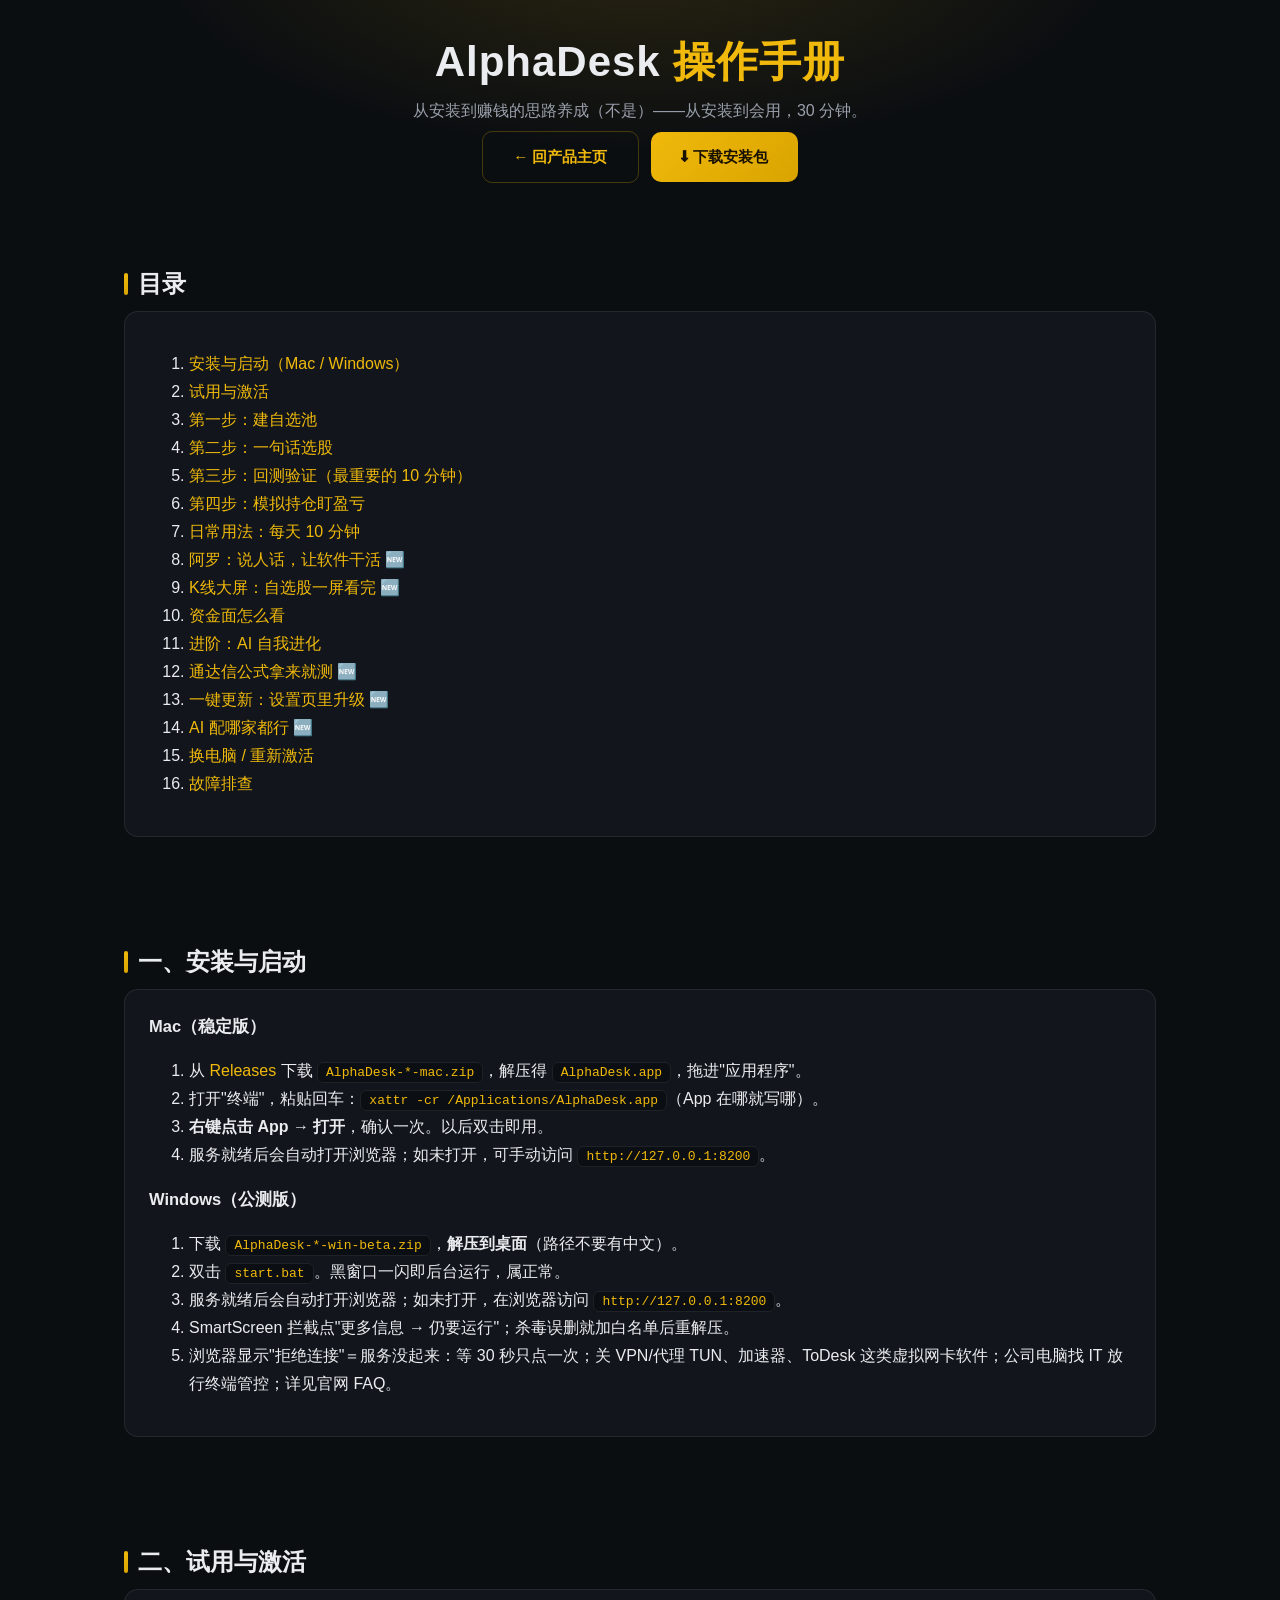
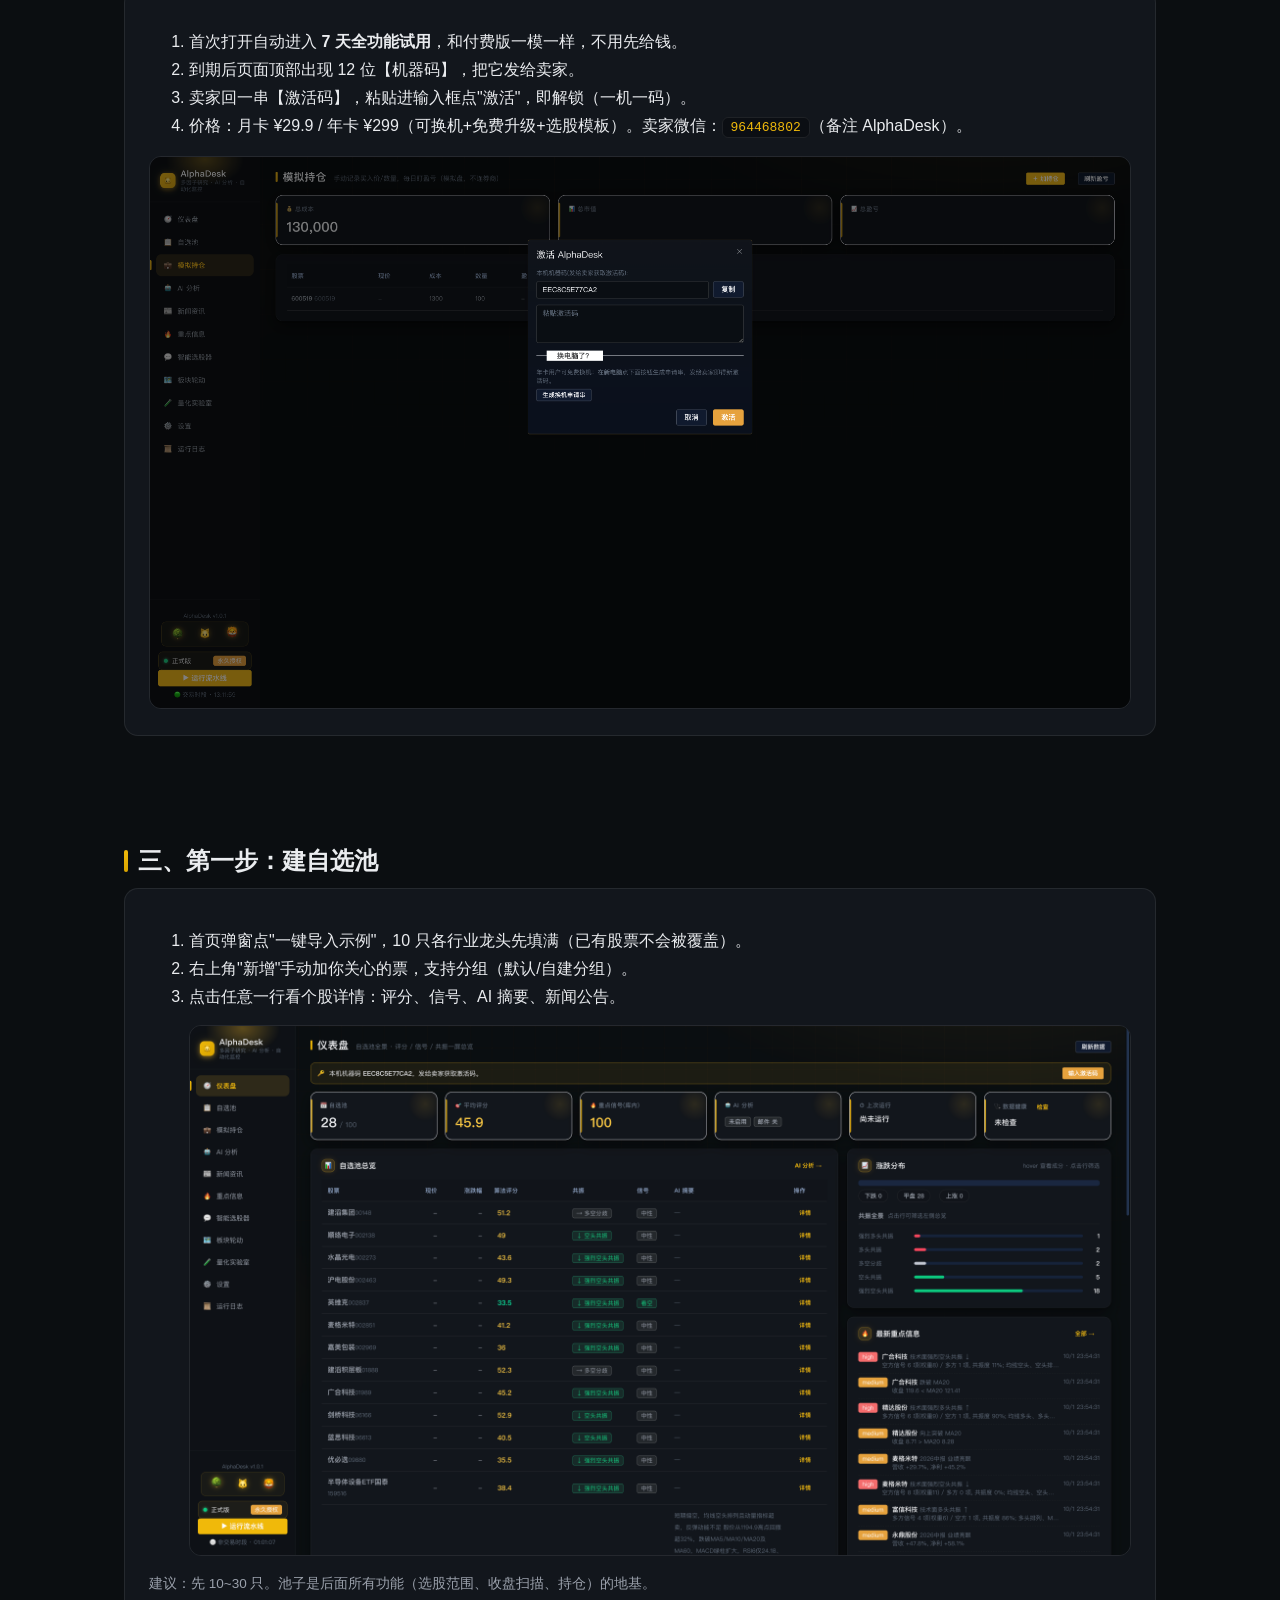
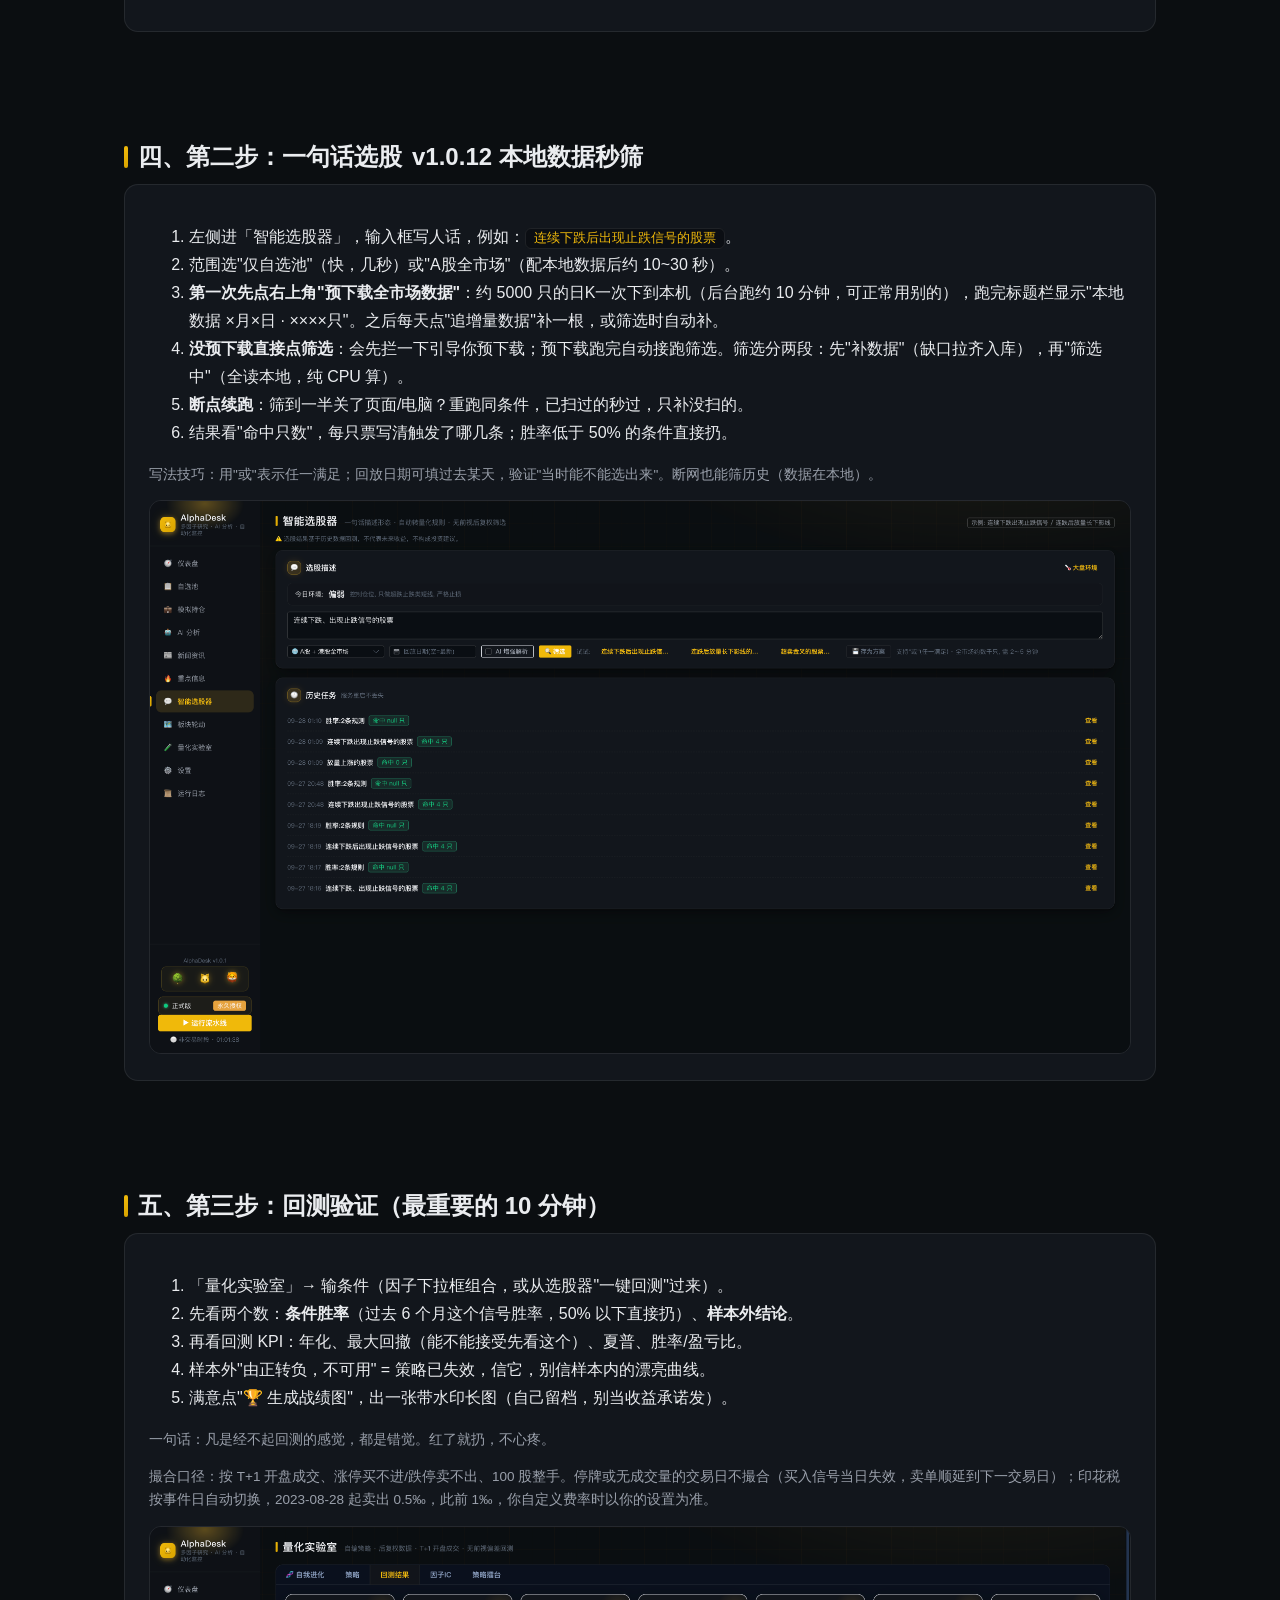
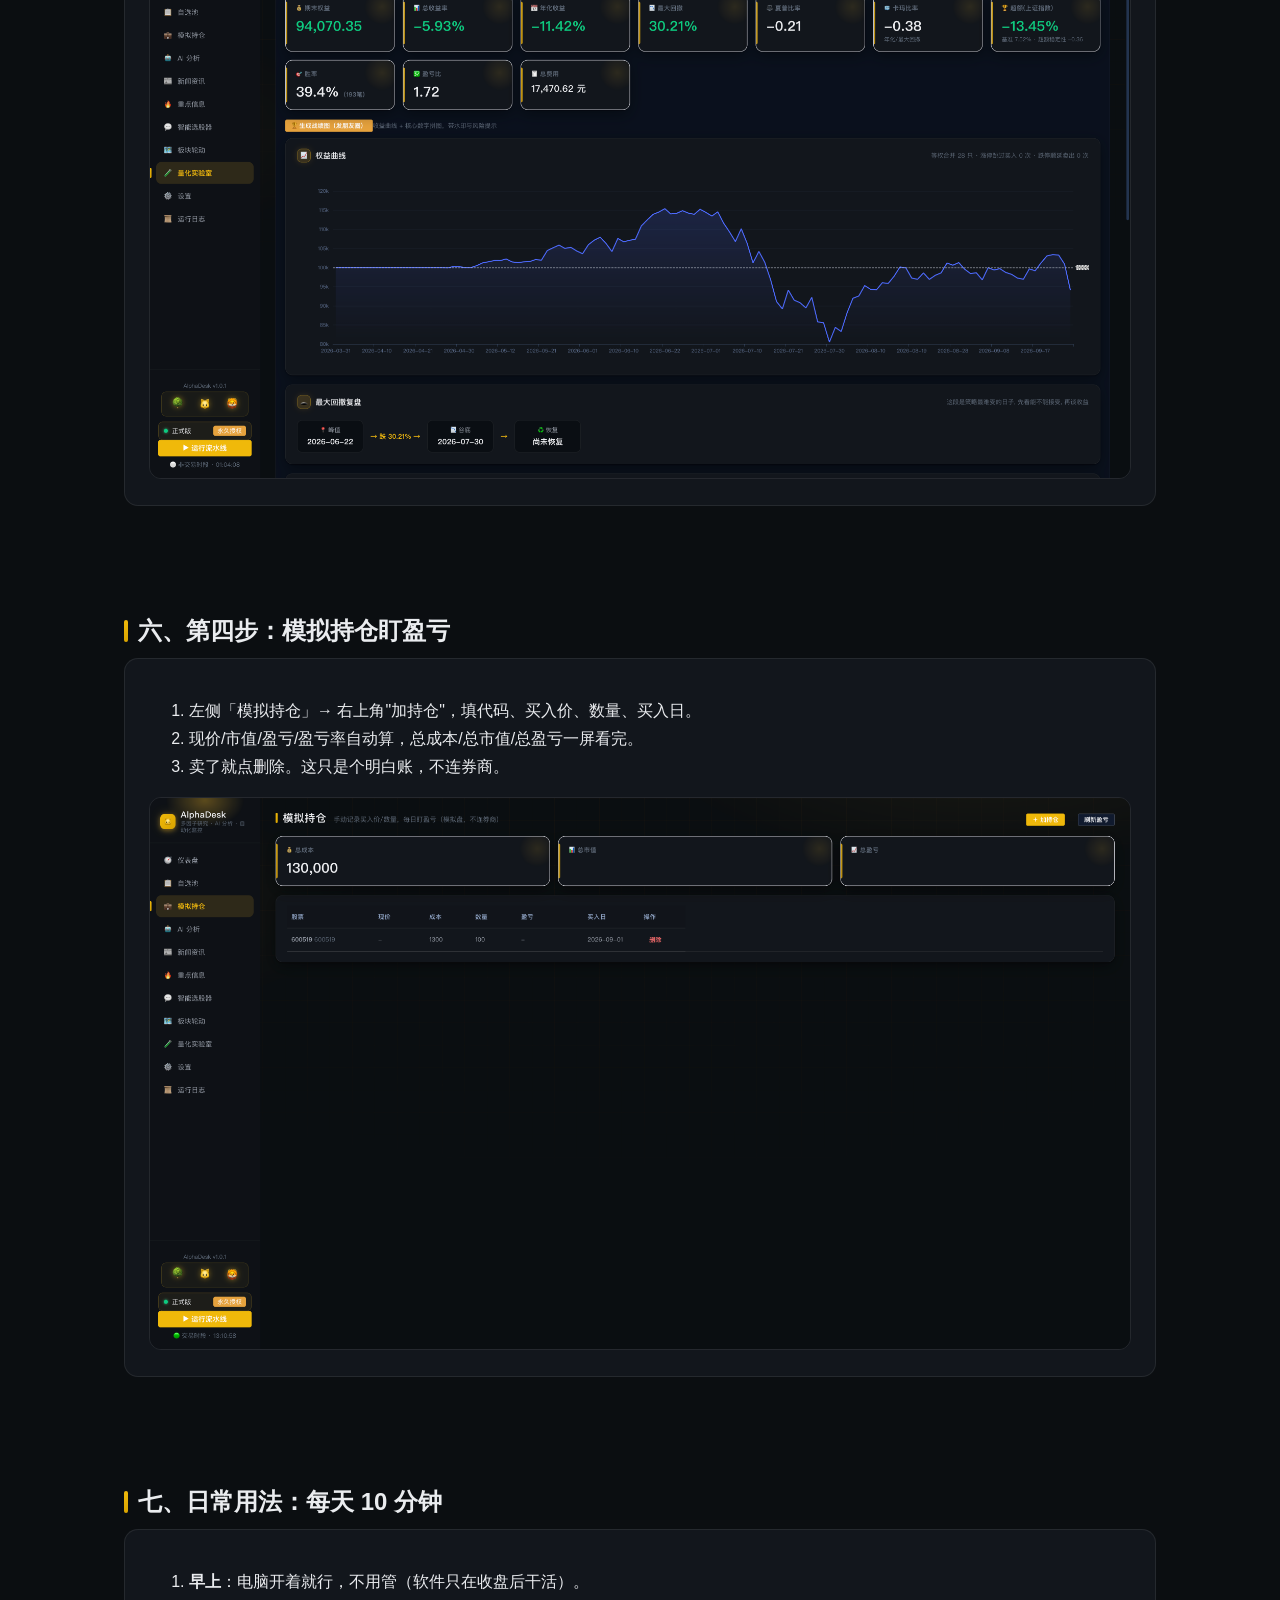
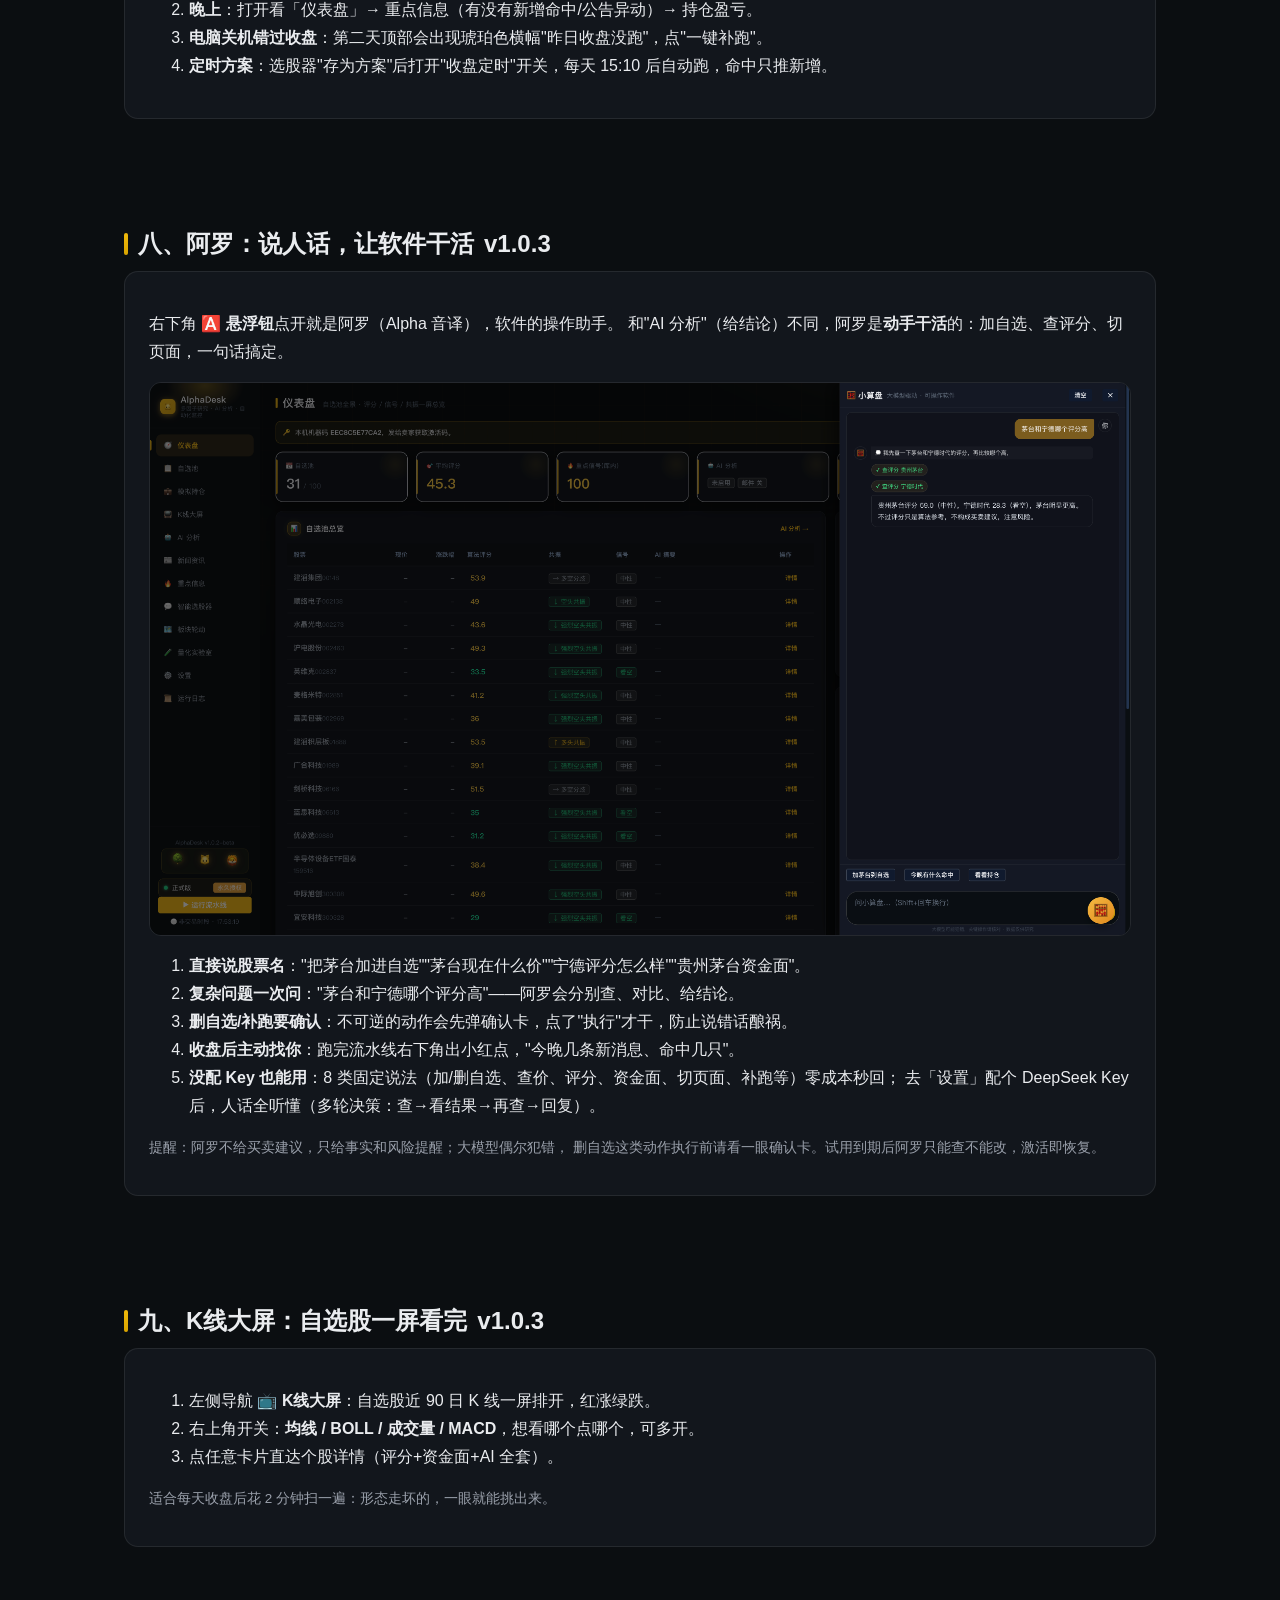
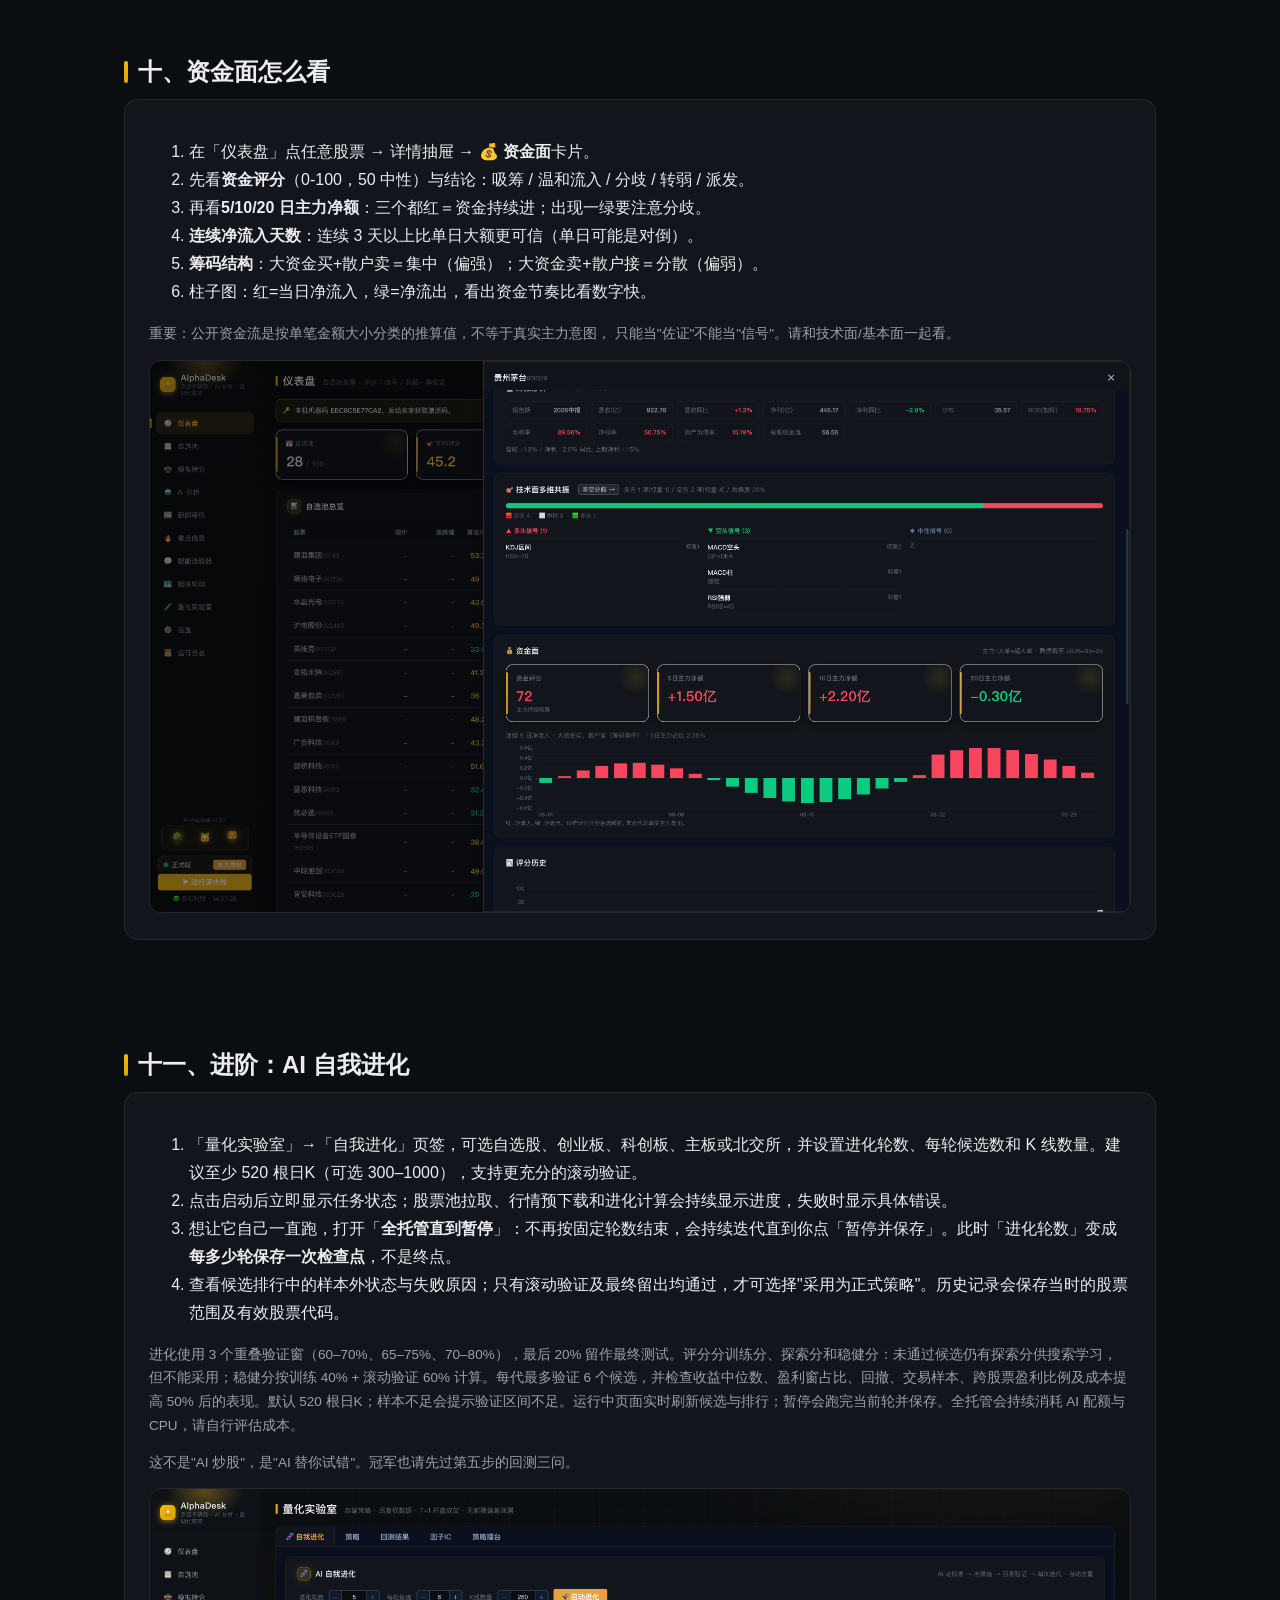
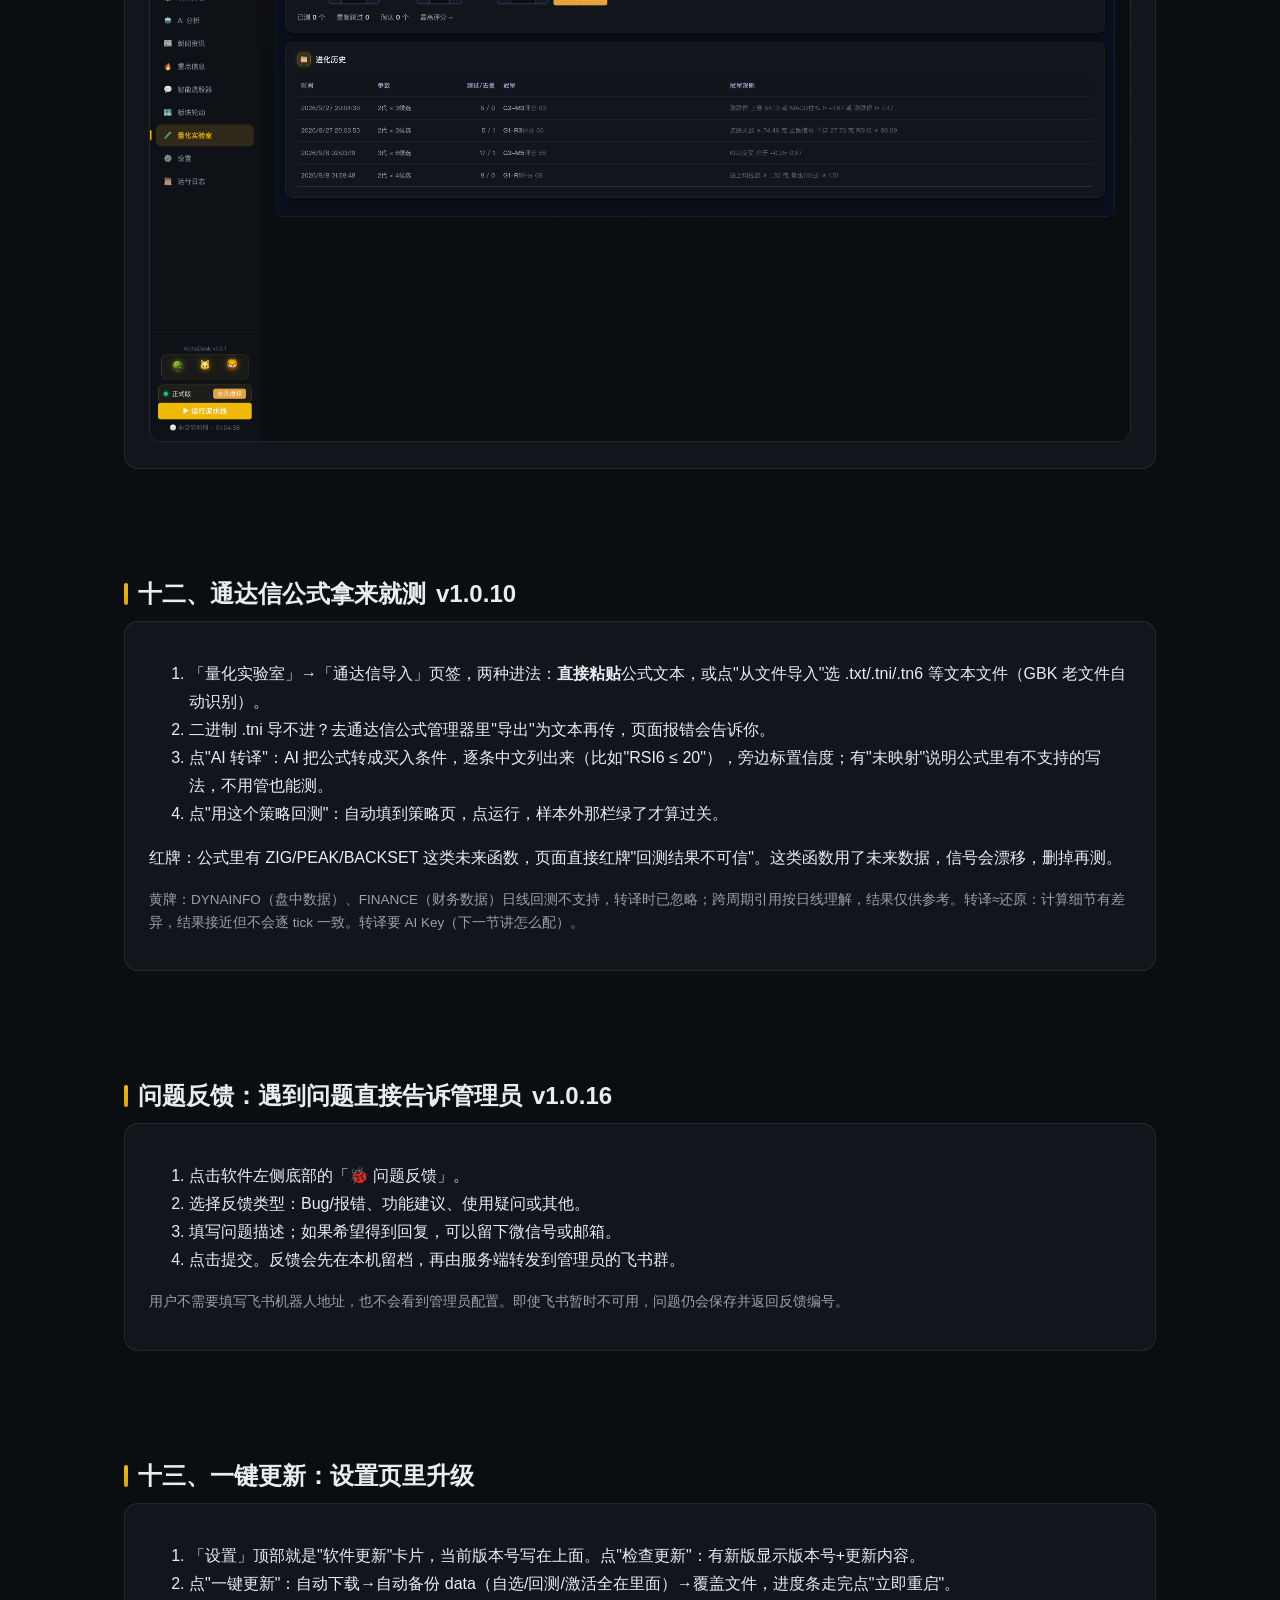
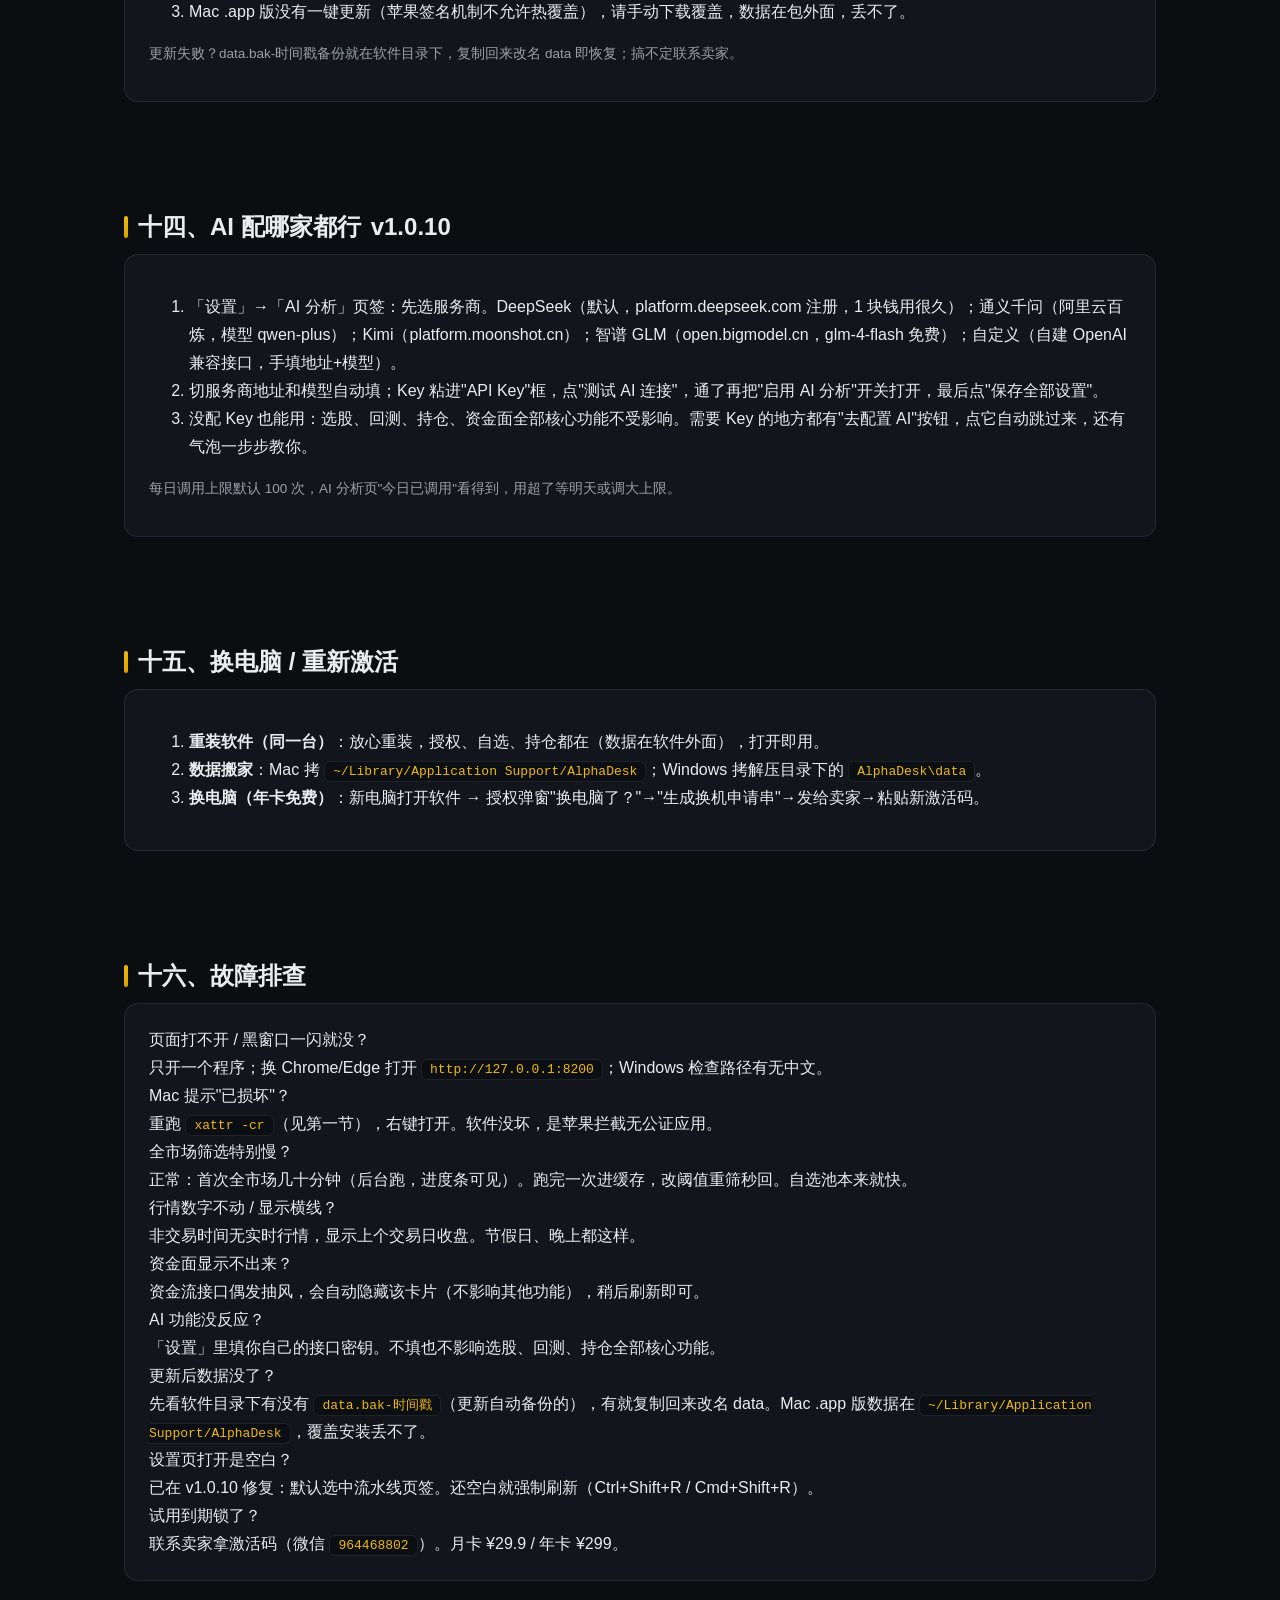
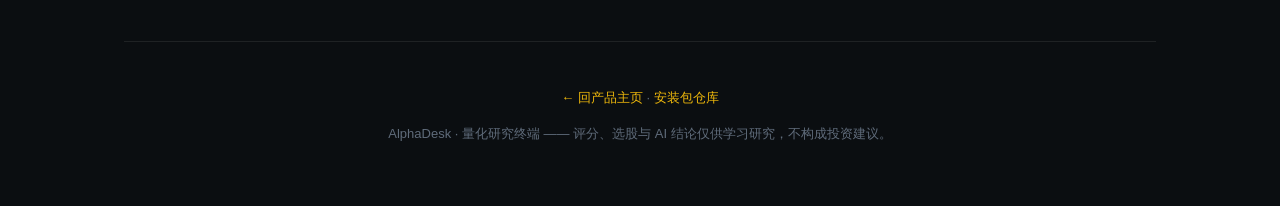
==== commit 09a1b963: "更新 v1.0.20 进化评分与启动说明" ====
--- a/manual.html
+++ b/manual.html
@@ -50,13 +50,13 @@
       <li>从 <a href="https://github.com/dennicLiu/alphadesk-app/releases/latest">Releases</a> 下载 <code>AlphaDesk-*-mac.zip</code>，解压得 <code>AlphaDesk.app</code>，拖进"应用程序"。</li>
       <li>打开"终端"，粘贴回车：<code>xattr -cr /Applications/AlphaDesk.app</code>（App 在哪就写哪）。</li>
       <li><b>右键点击 App → 打开</b>，确认一次。以后双击即用。</li>
-      <li>启动后请手动在浏览器访问 <code>http://127.0.0.1:8200</code>；程序不会自动重复打开浏览器窗口。</li>
+      <li>服务就绪后会自动打开浏览器；如未打开，可手动访问 <code>http://127.0.0.1:8200</code>。</li>
     </ol>
     <h3>Windows（公测版）</h3>
     <ol>
       <li>下载 <code>AlphaDesk-*-win-beta.zip</code>，<b>解压到桌面</b>（路径不要有中文）。</li>
       <li>双击 <code>start.bat</code>。黑窗口一闪即后台运行，属正常。</li>
-      <li>服务就绪后，在浏览器访问 <code>http://127.0.0.1:8200</code>。</li>
+      <li>服务就绪后会自动打开浏览器；如未打开，在浏览器访问 <code>http://127.0.0.1:8200</code>。</li>
       <li>SmartScreen 拦截点"更多信息 → 仍要运行"；杀毒误删就加白名单后重解压。</li>
       <li>浏览器显示"拒绝连接"＝服务没起来：等 30 秒只点一次；关 VPN/代理 TUN、加速器、ToDesk 这类虚拟网卡软件；公司电脑找 IT 放行终端管控；详见官网 FAQ。</li>
     </ol>
@@ -181,12 +181,12 @@
 <section id="evolve">
   <h2 class="sec-title">十一、进阶：AI 自我进化</h2>
   <div class="card"><ol>
-    <li>「量化实验室」→「自我进化」页签，可选自选股、创业板、科创板、主板或北交所，并设置进化轮数、每轮候选数和 K 线数量。</li>
+    <li>「量化实验室」→「自我进化」页签，可选自选股、创业板、科创板、主板或北交所，并设置进化轮数、每轮候选数和 K 线数量。建议至少 520 根日K（可选 300–1000），支持更充分的滚动验证。</li>
     <li>点击启动后立即显示任务状态；股票池拉取、行情预下载和进化计算会持续显示进度，失败时显示具体错误。</li>
     <li>想让它自己一直跑，打开「<b>全托管直到暂停</b>」：不再按固定轮数结束，会持续迭代直到你点「暂停并保存」。此时「进化轮数」变成<b>每多少轮保存一次检查点</b>，不是终点。</li>
-    <li>完成后查看冠军策略与候选排行，先检查回测和样本外结果，再选择"采用为正式策略"。</li>
-  </ol>
-  <p class="muted">全托管下冠军「只升不降」：稳健分 = 训练段 60% + 验证段 40%，验证没过的候选按 -100 处理，顶不掉已有冠军。运行中页面实时刷新当前冠军和排行；点暂停会跑完当前轮、做最终留出检验并保存后再退出，不会丢结果。全托管会持续消耗 AI 配额和 CPU，长时间开着请自己算成本。</p>
+    <li>查看候选排行中的样本外状态与失败原因；只有滚动验证及最终留出均通过，才可选择"采用为正式策略"。历史记录会保存当时的股票范围及有效股票代码。</li>
+  </ol>
+  <p class="muted">进化使用 3 个重叠验证窗（60–70%、65–75%、70–80%），最后 20% 留作最终测试。评分分训练分、探索分和稳健分：未通过候选仍有探索分供搜索学习，但不能采用；稳健分按训练 40% + 滚动验证 60% 计算。每代最多验证 6 个候选，并检查收益中位数、盈利窗占比、回撤、交易样本、跨股票盈利比例及成本提高 50% 后的表现。默认 520 根日K；样本不足会提示验证区间不足。运行中页面实时刷新候选与排行；暂停会跑完当前轮并保存。全托管会持续消耗 AI 配额与 CPU，请自行评估成本。</p>
   <p class="muted">这不是"AI 炒股"，是"AI 替你试错"。冠军也请先过第五步的回测三问。</p>
     <img class="shot" src="assets/evolve-v101.png" alt="AI自我进化" /></div>
 </section>
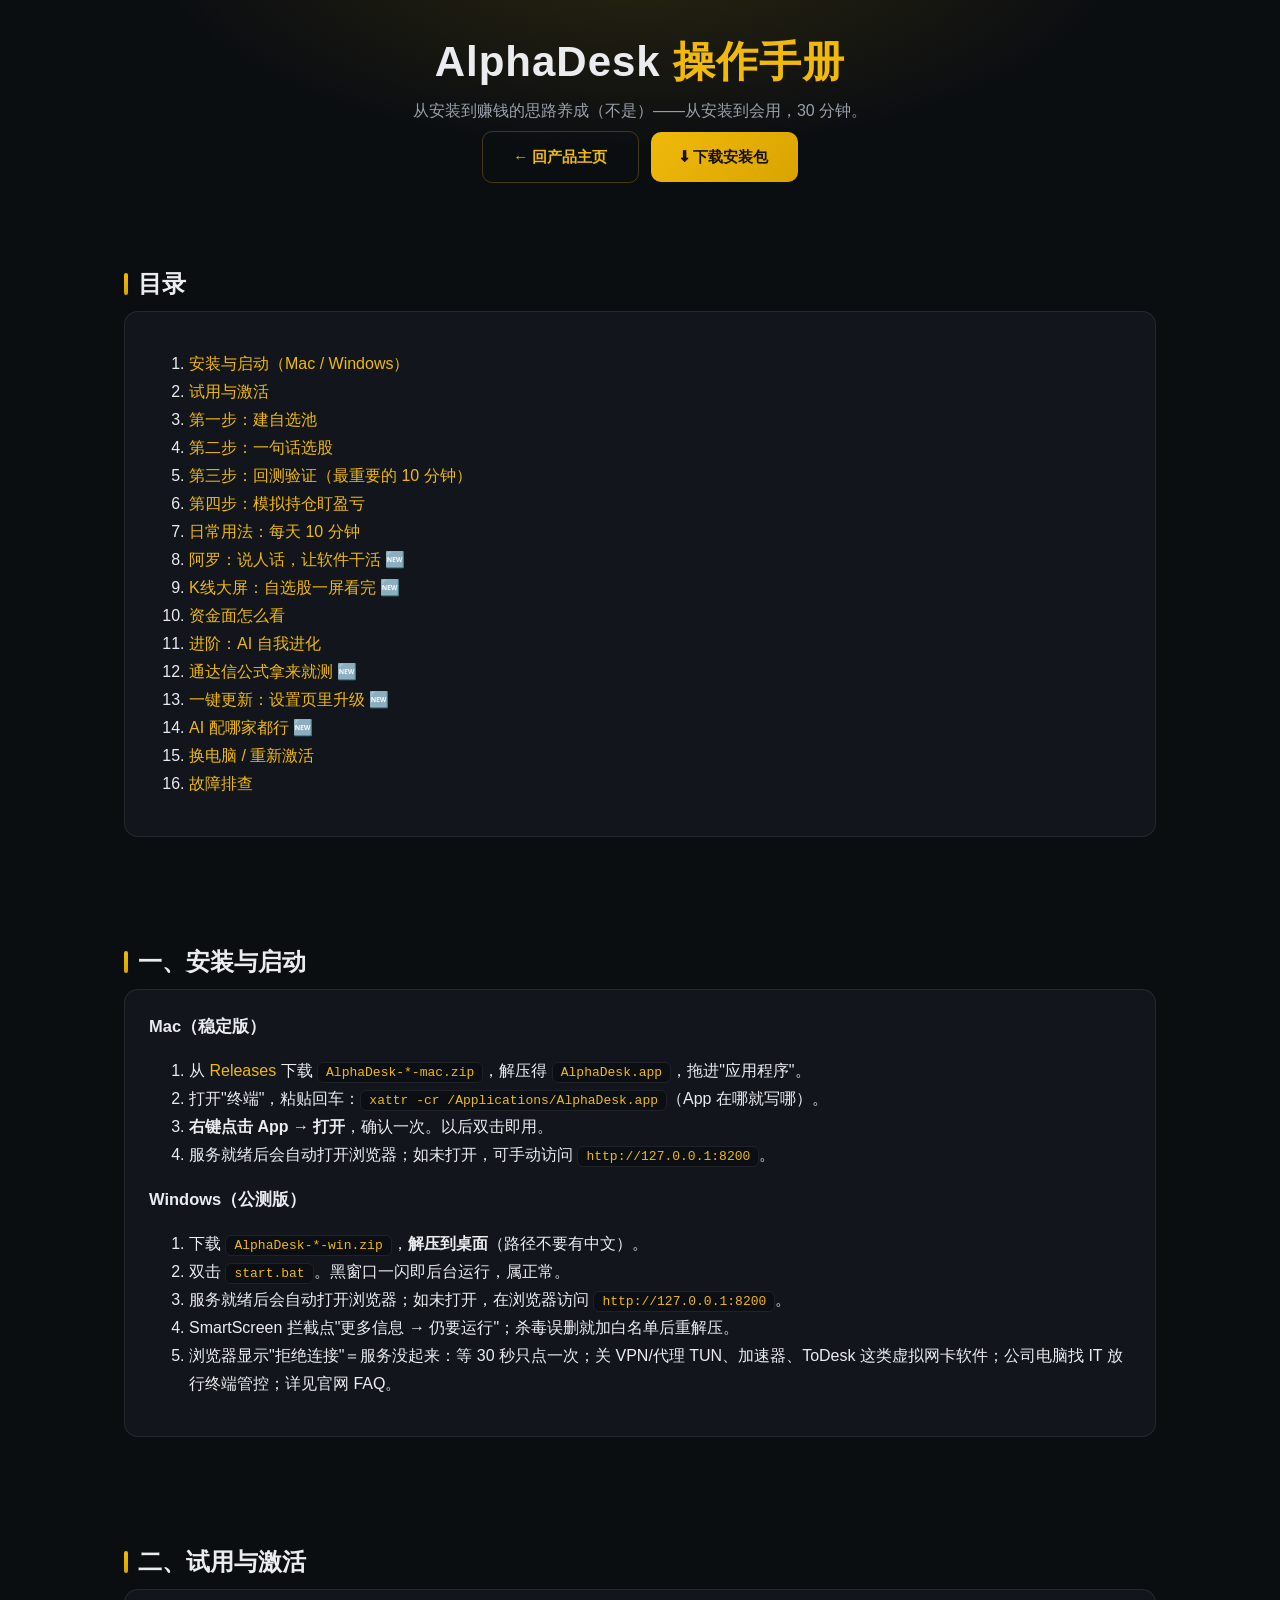
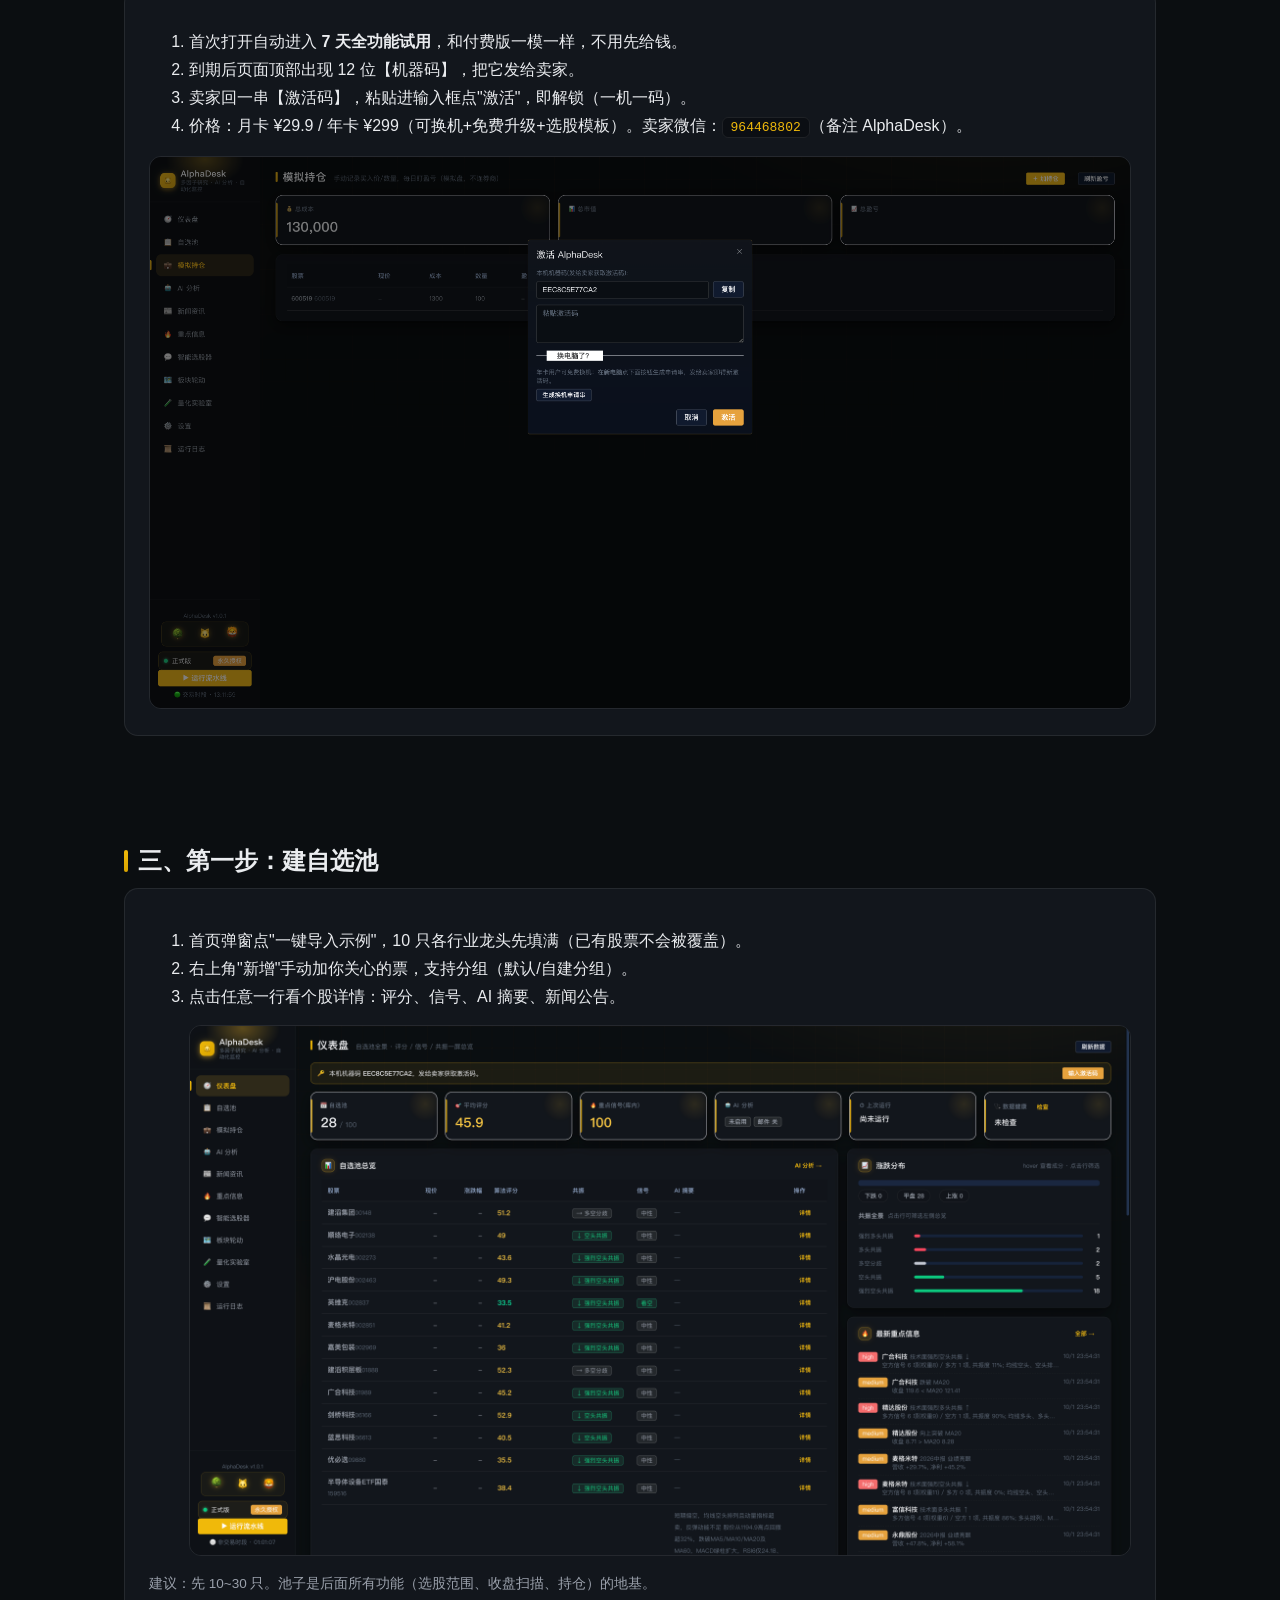
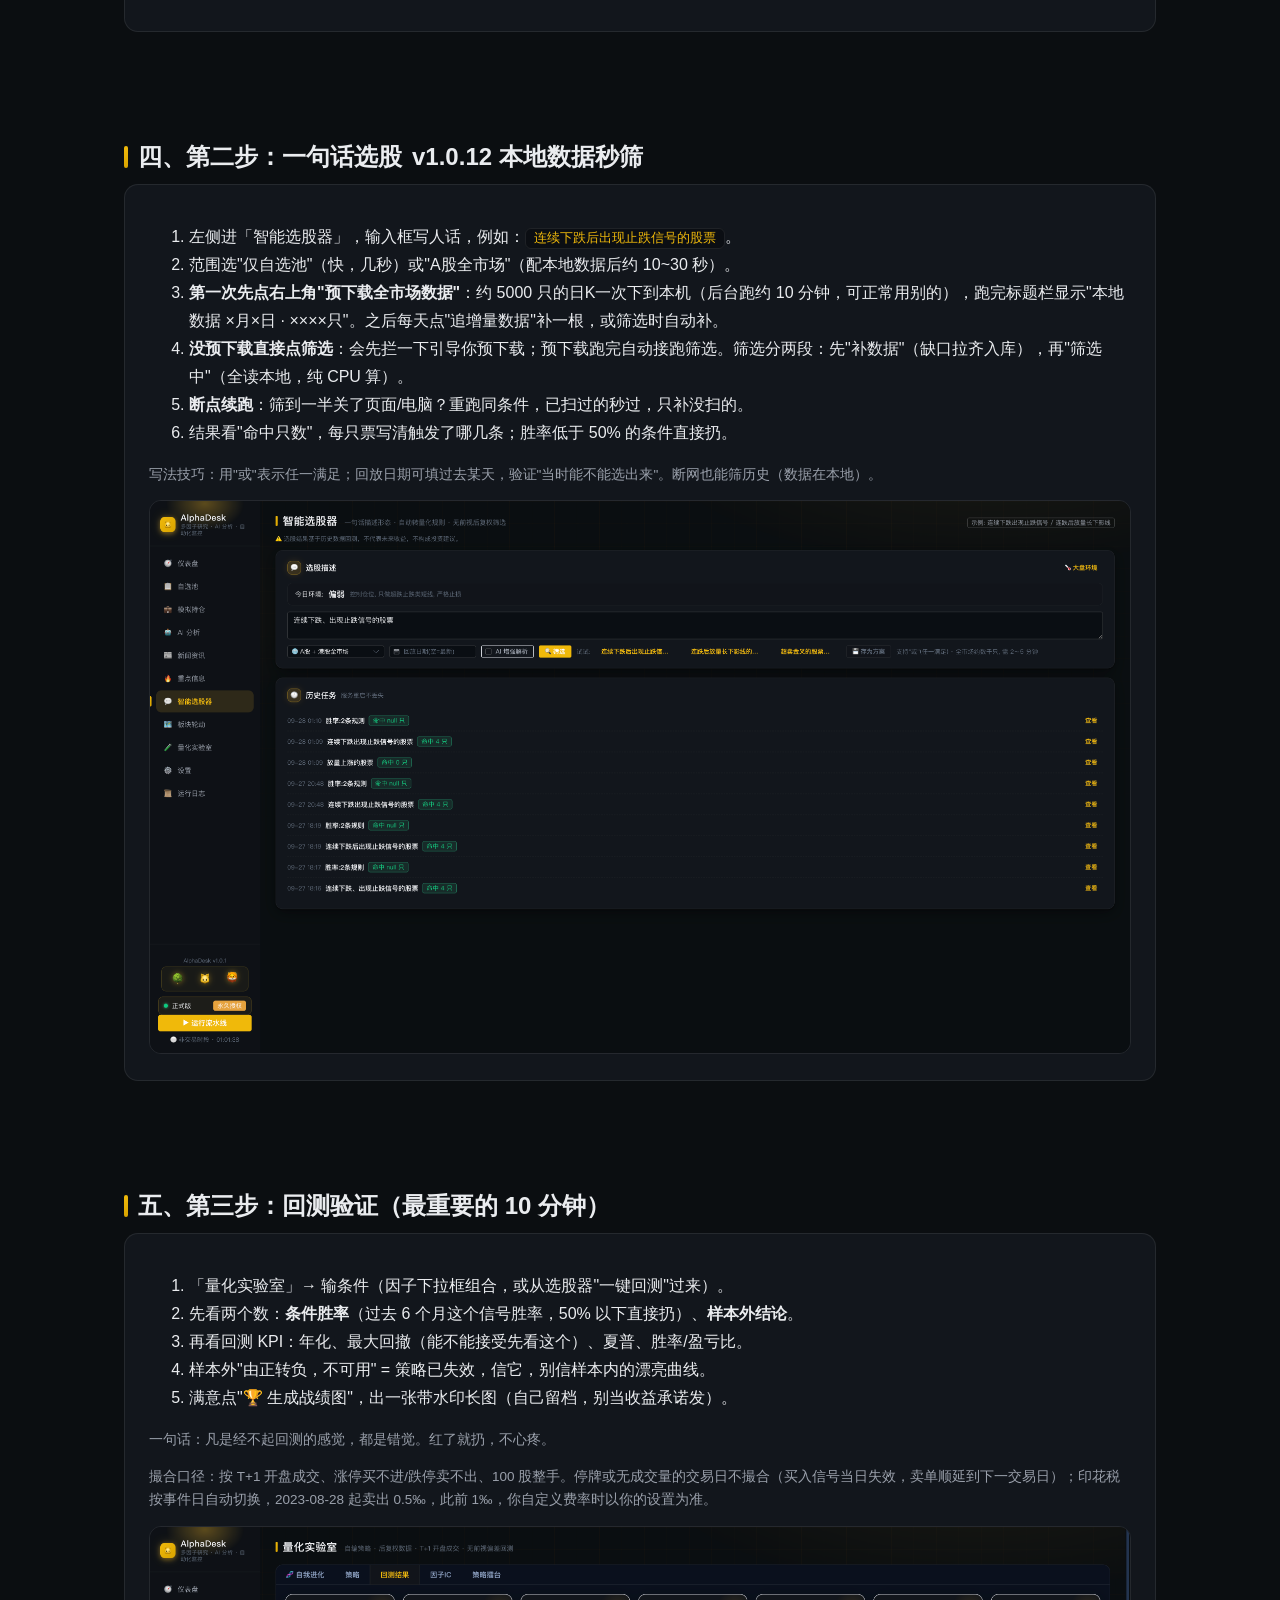
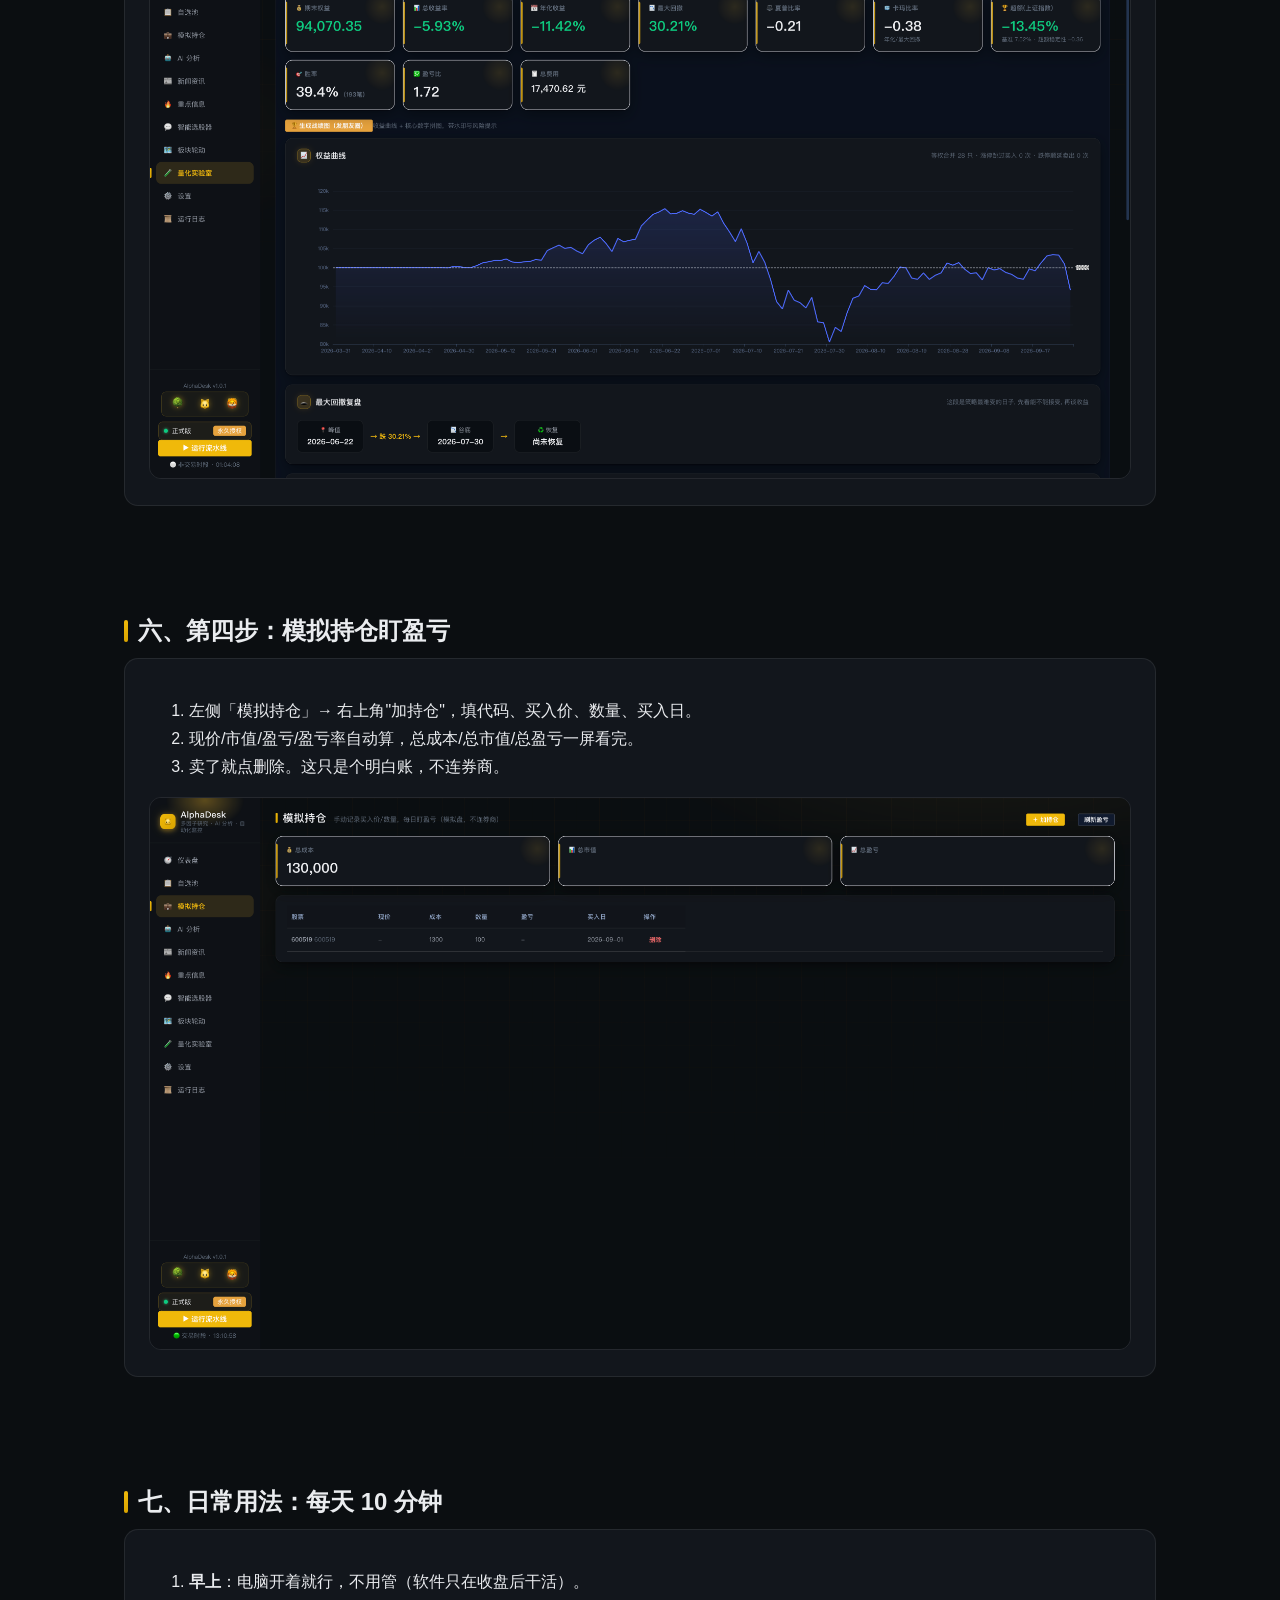
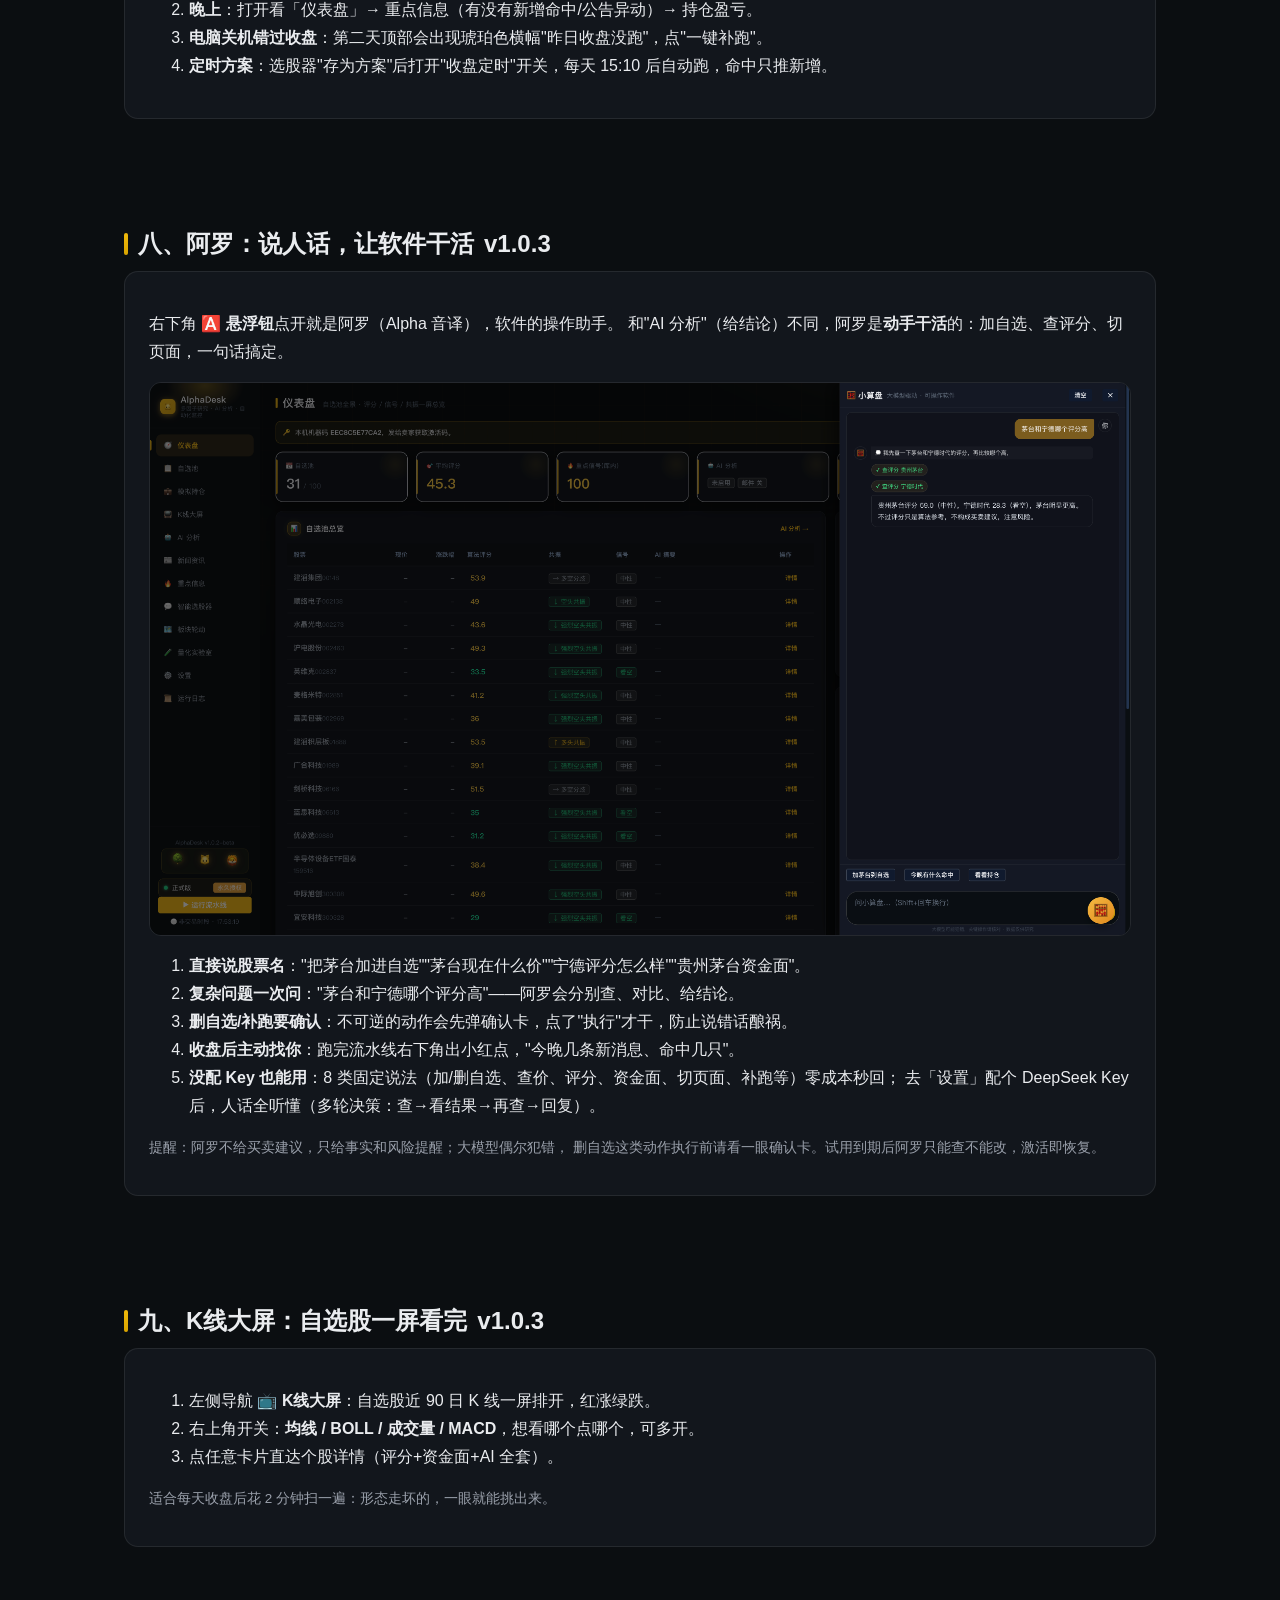
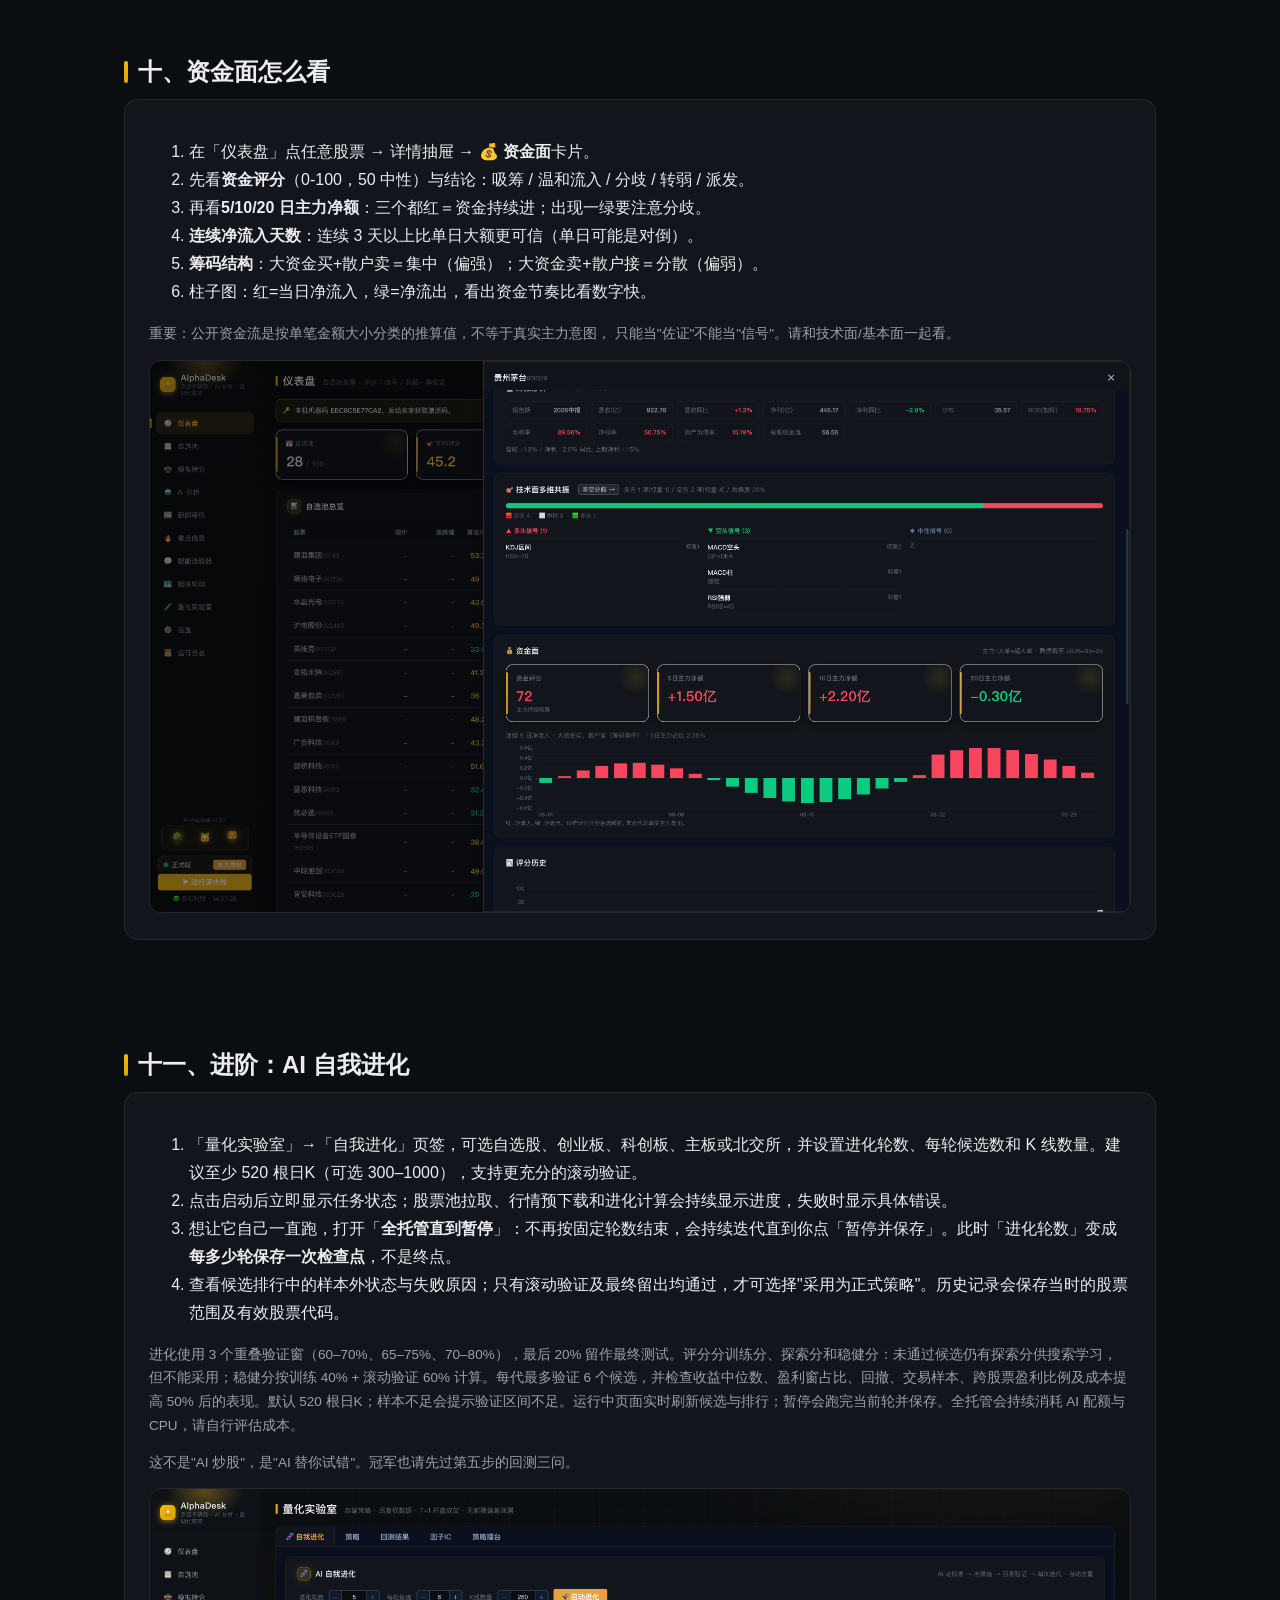
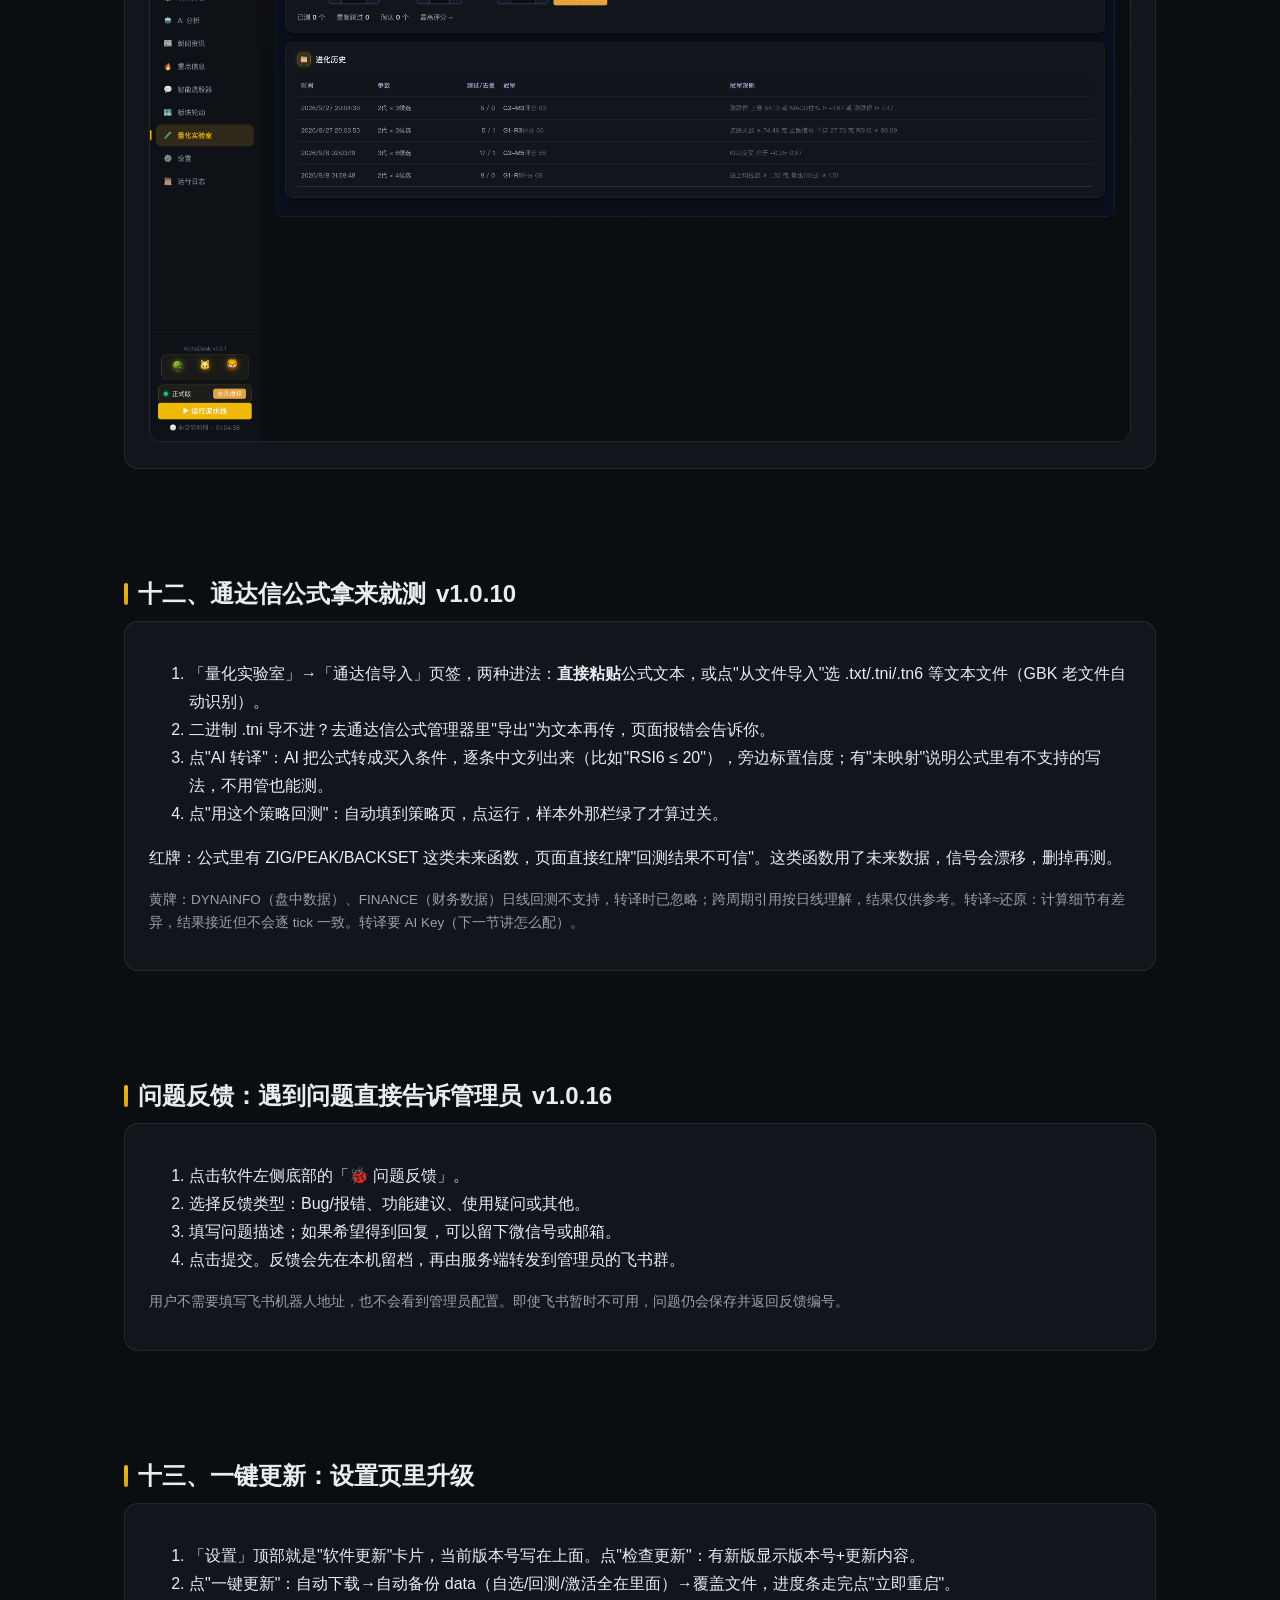
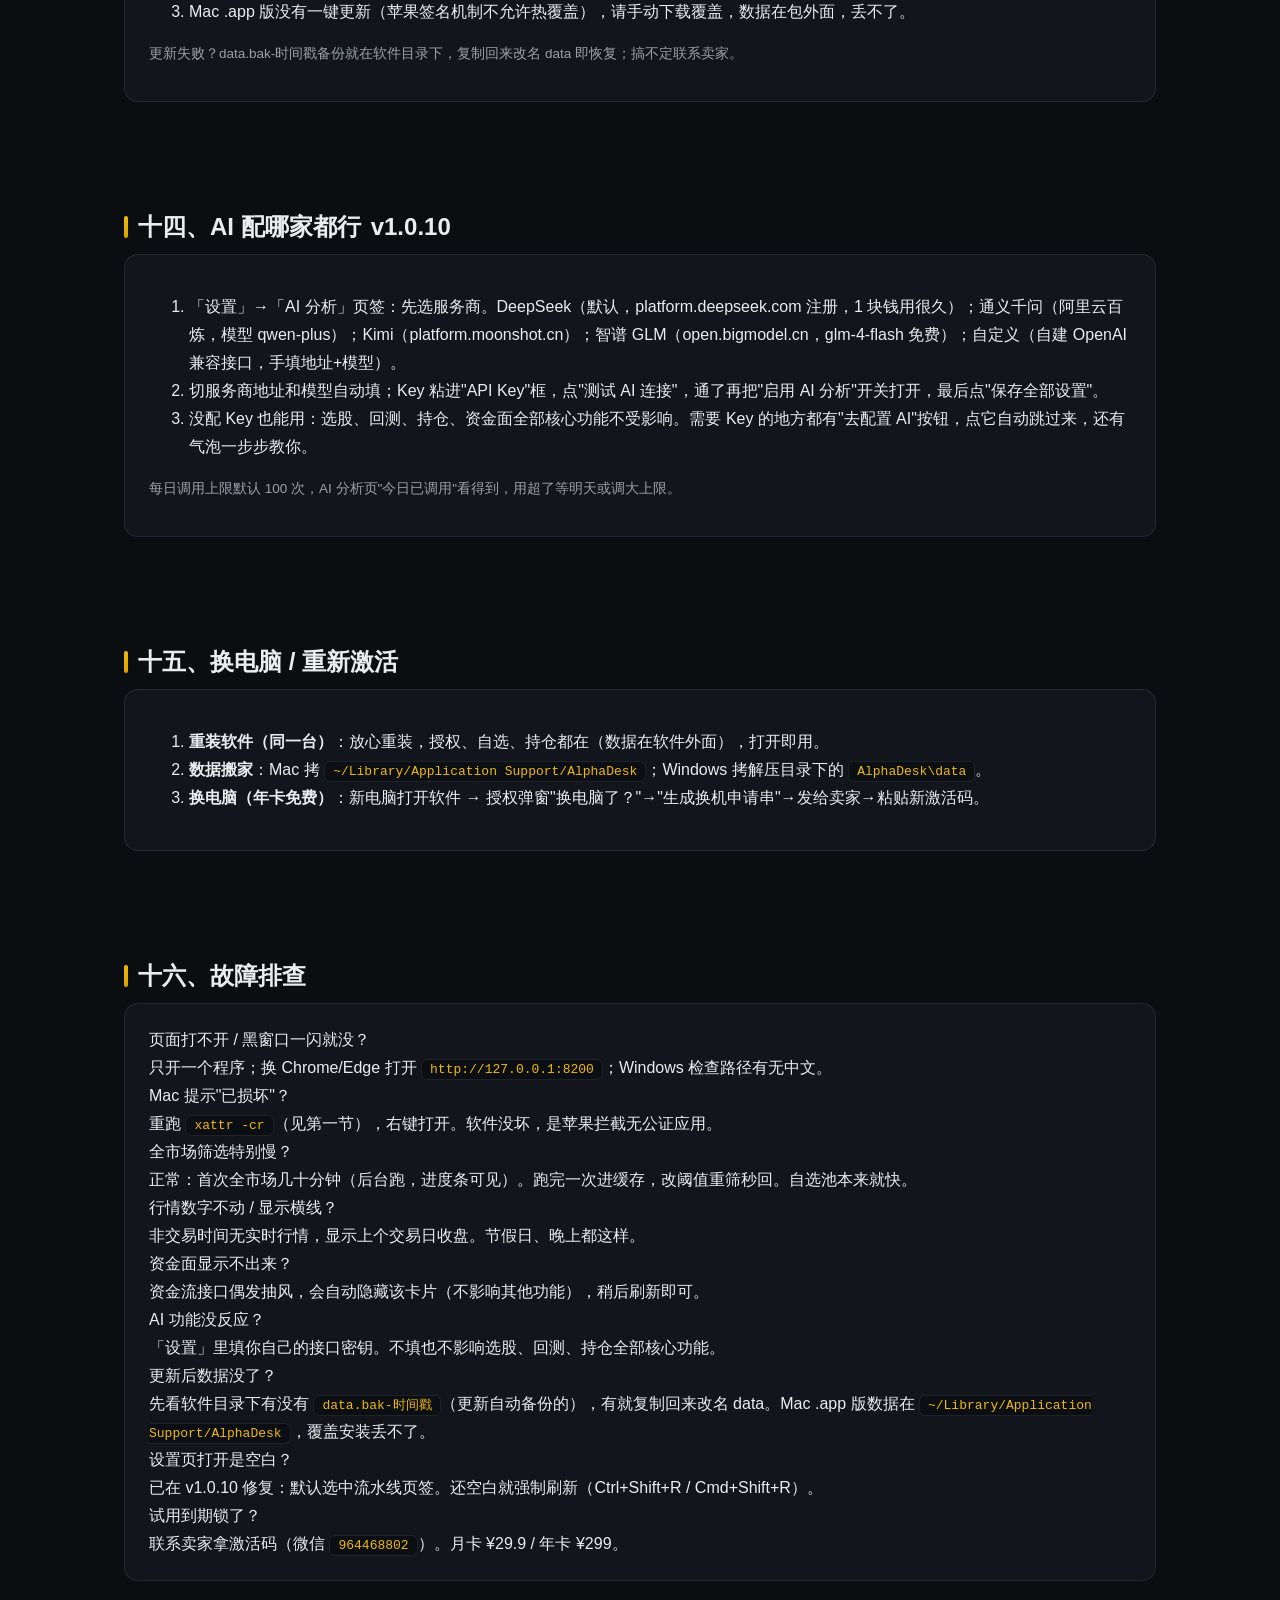
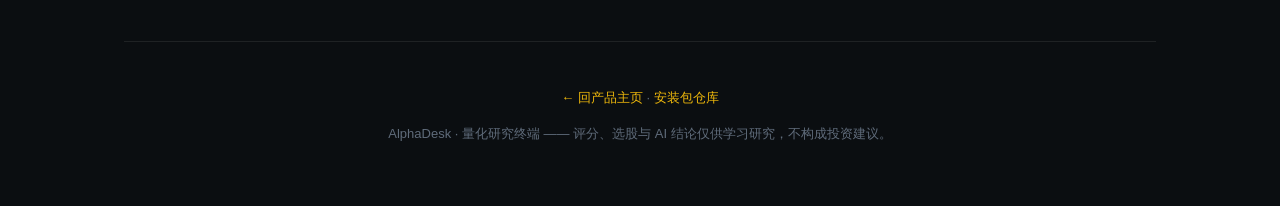
==== commit 49c16464: "修正 v1.0.20 Windows 安装包文件名" ====
--- a/manual.html
+++ b/manual.html
@@ -54,7 +54,7 @@
     </ol>
     <h3>Windows（公测版）</h3>
     <ol>
-      <li>下载 <code>AlphaDesk-*-win-beta.zip</code>，<b>解压到桌面</b>（路径不要有中文）。</li>
+      <li>下载 <code>AlphaDesk-*-win.zip</code>，<b>解压到桌面</b>（路径不要有中文）。</li>
       <li>双击 <code>start.bat</code>。黑窗口一闪即后台运行，属正常。</li>
       <li>服务就绪后会自动打开浏览器；如未打开，在浏览器访问 <code>http://127.0.0.1:8200</code>。</li>
       <li>SmartScreen 拦截点"更多信息 → 仍要运行"；杀毒误删就加白名单后重解压。</li>
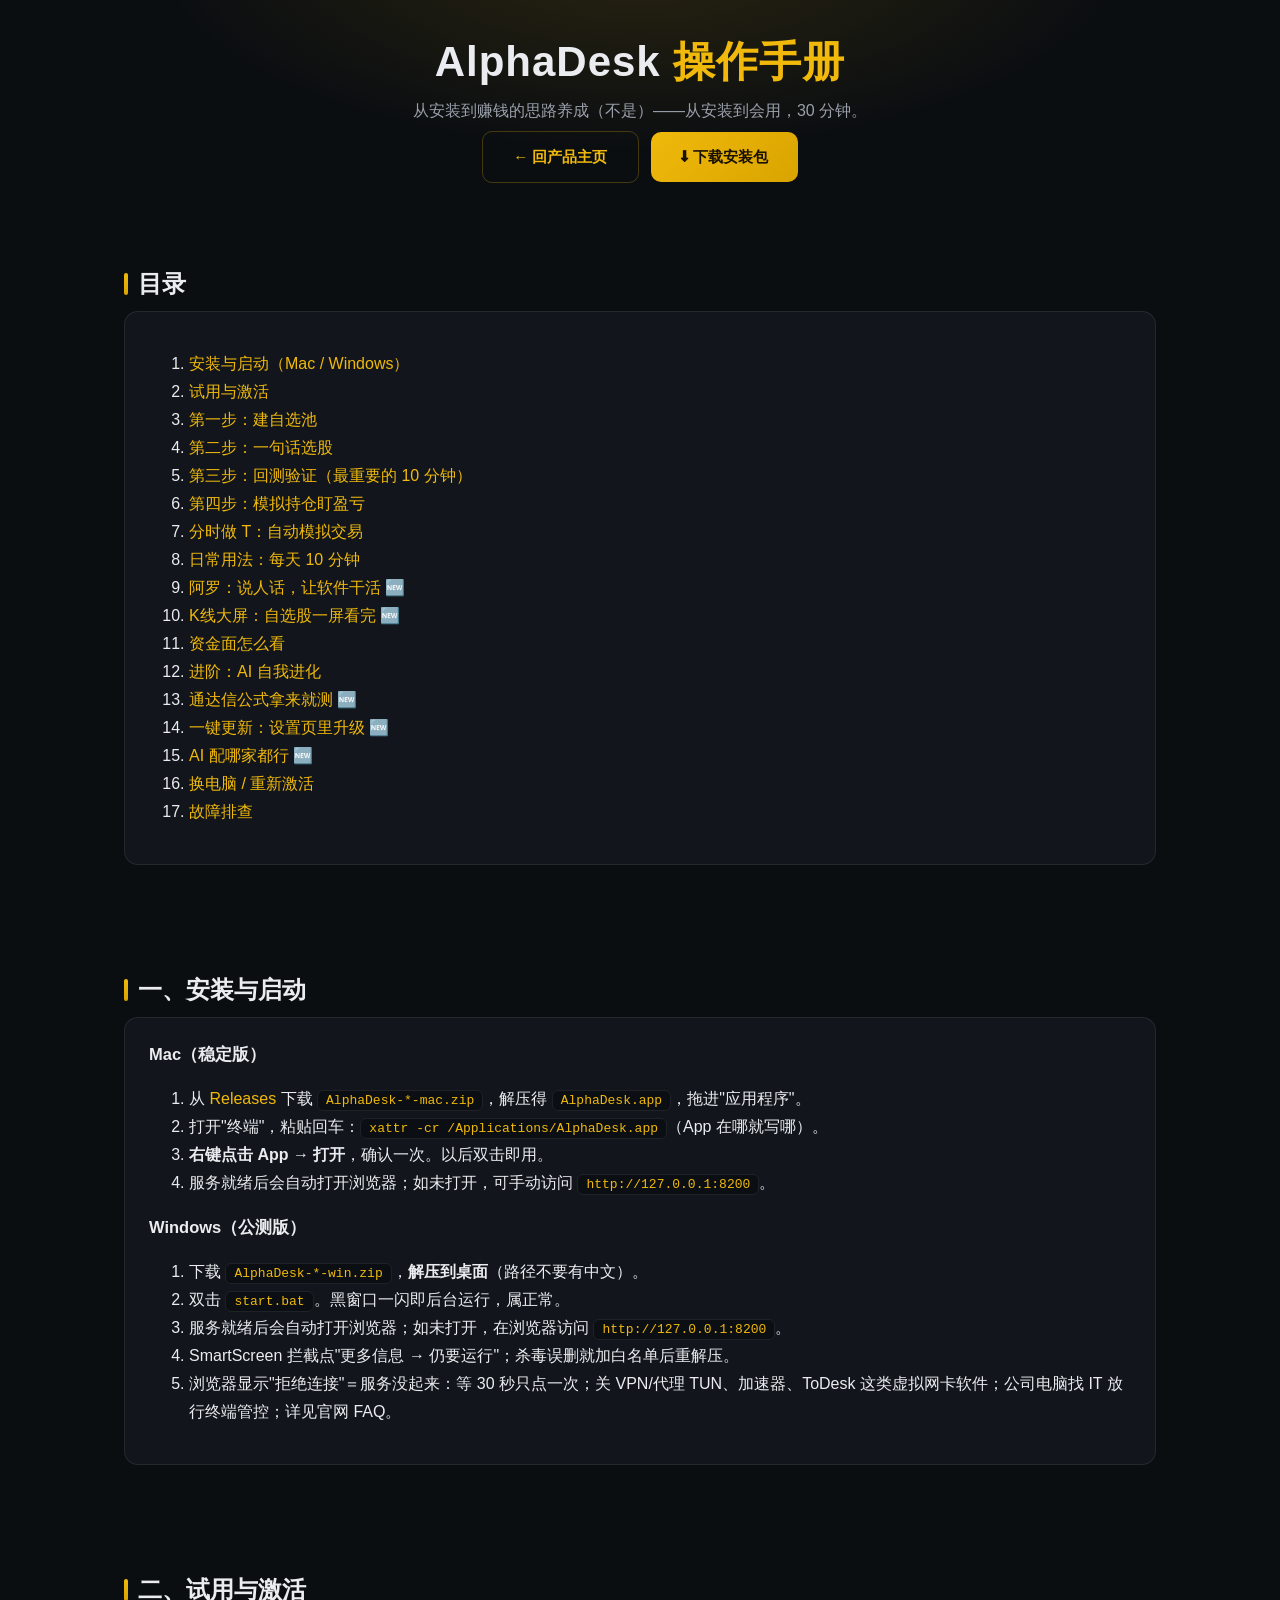
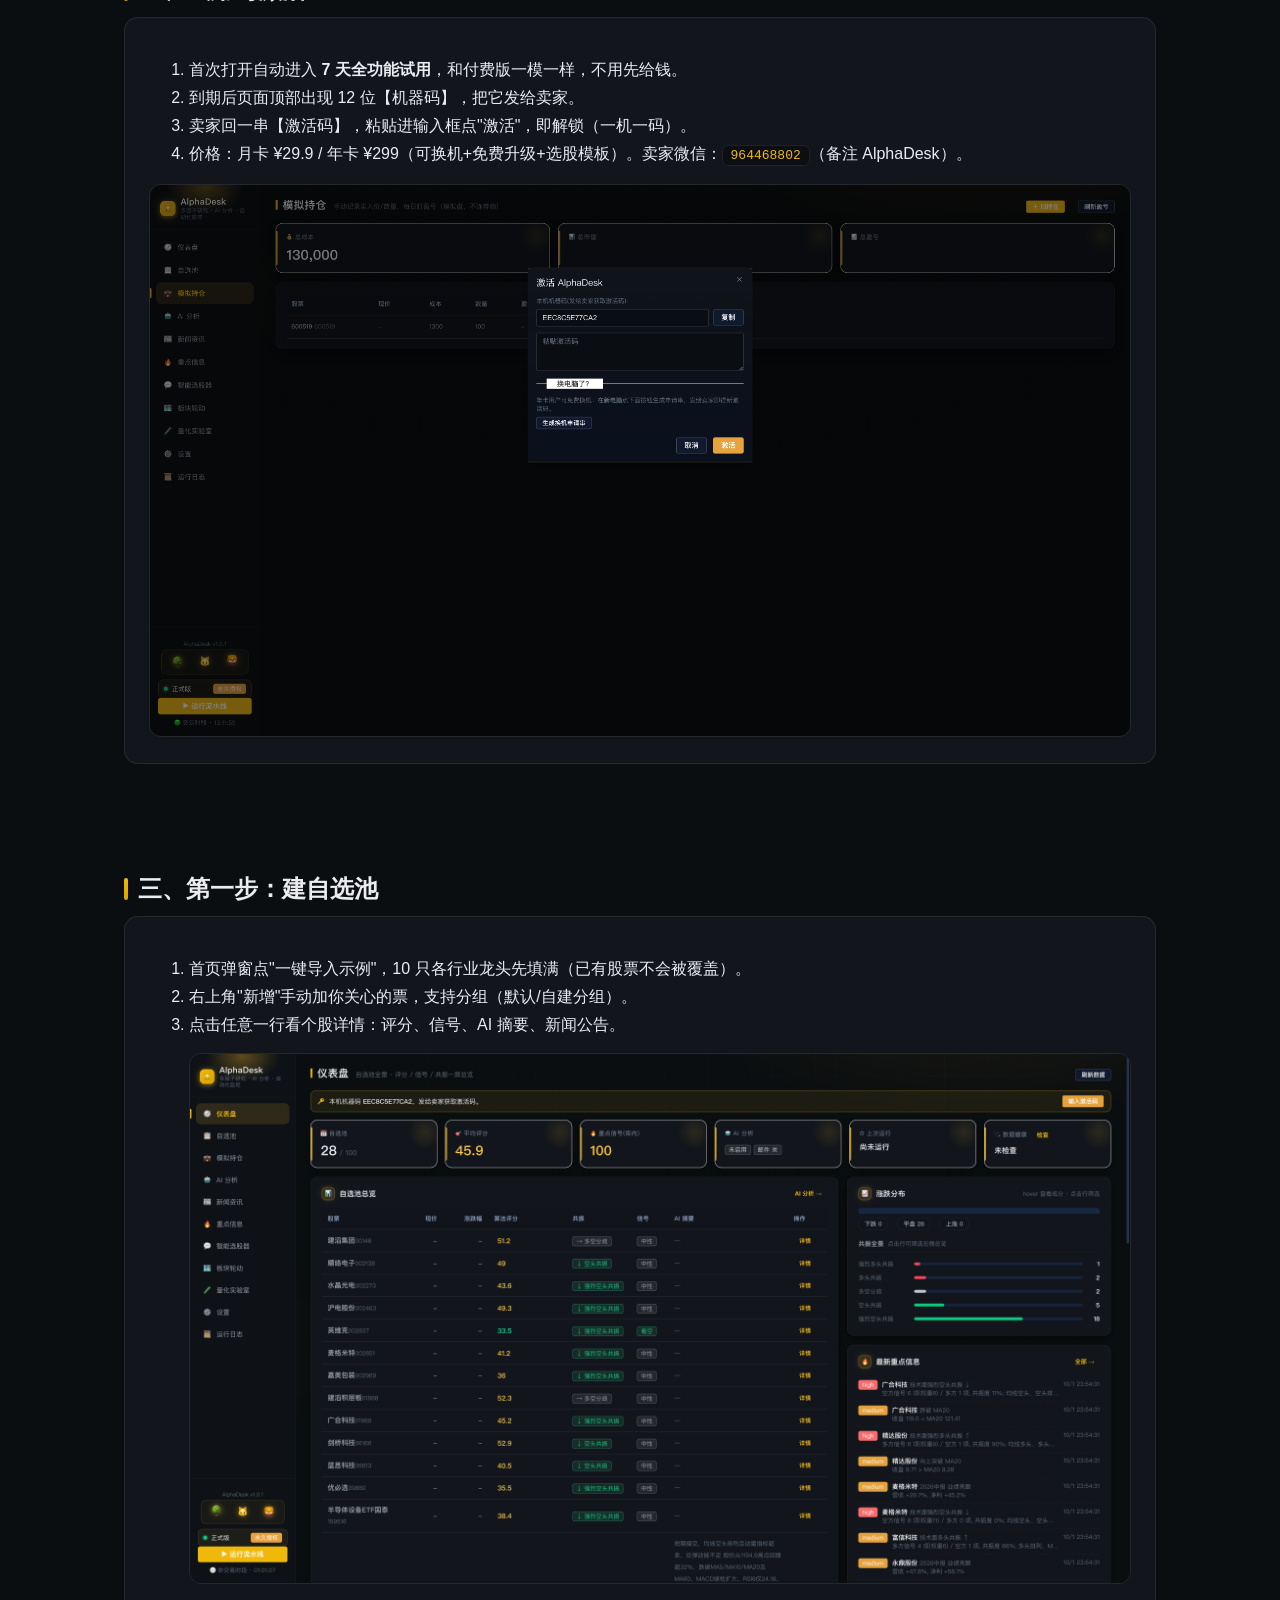
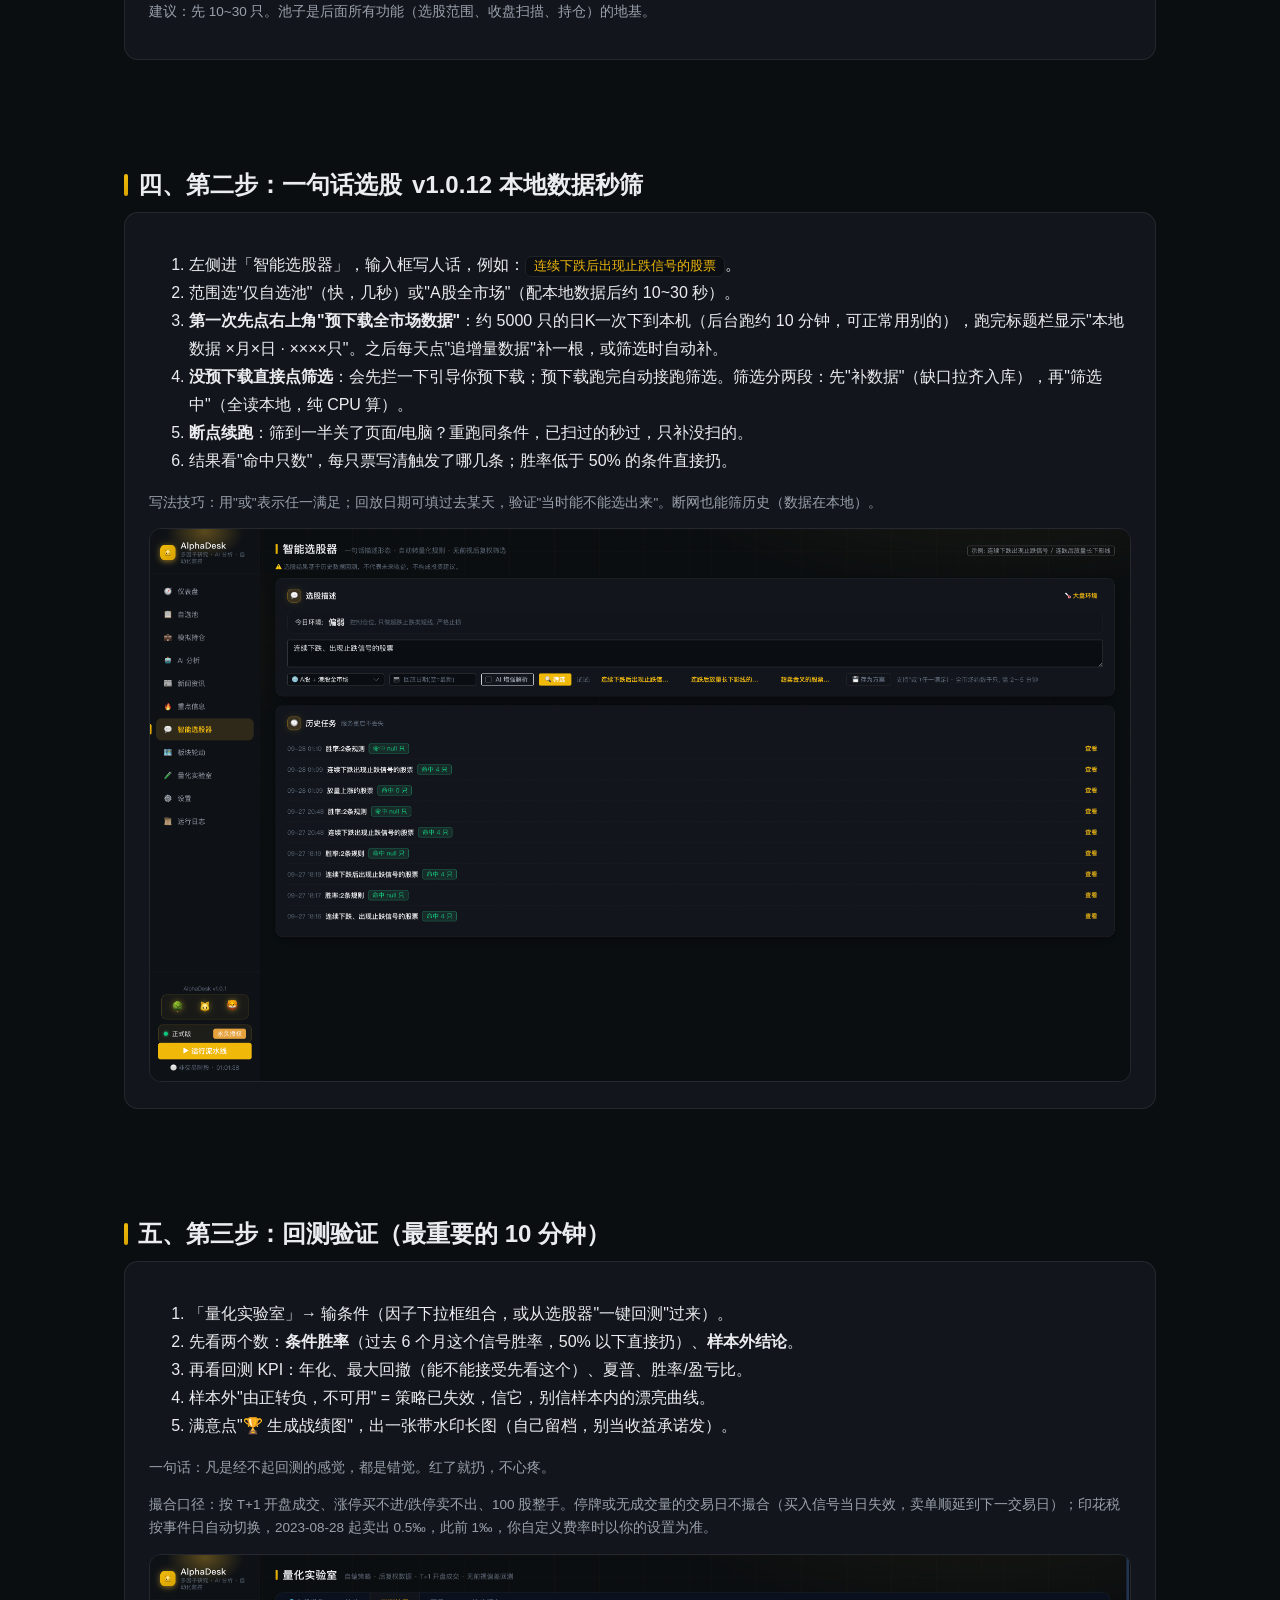
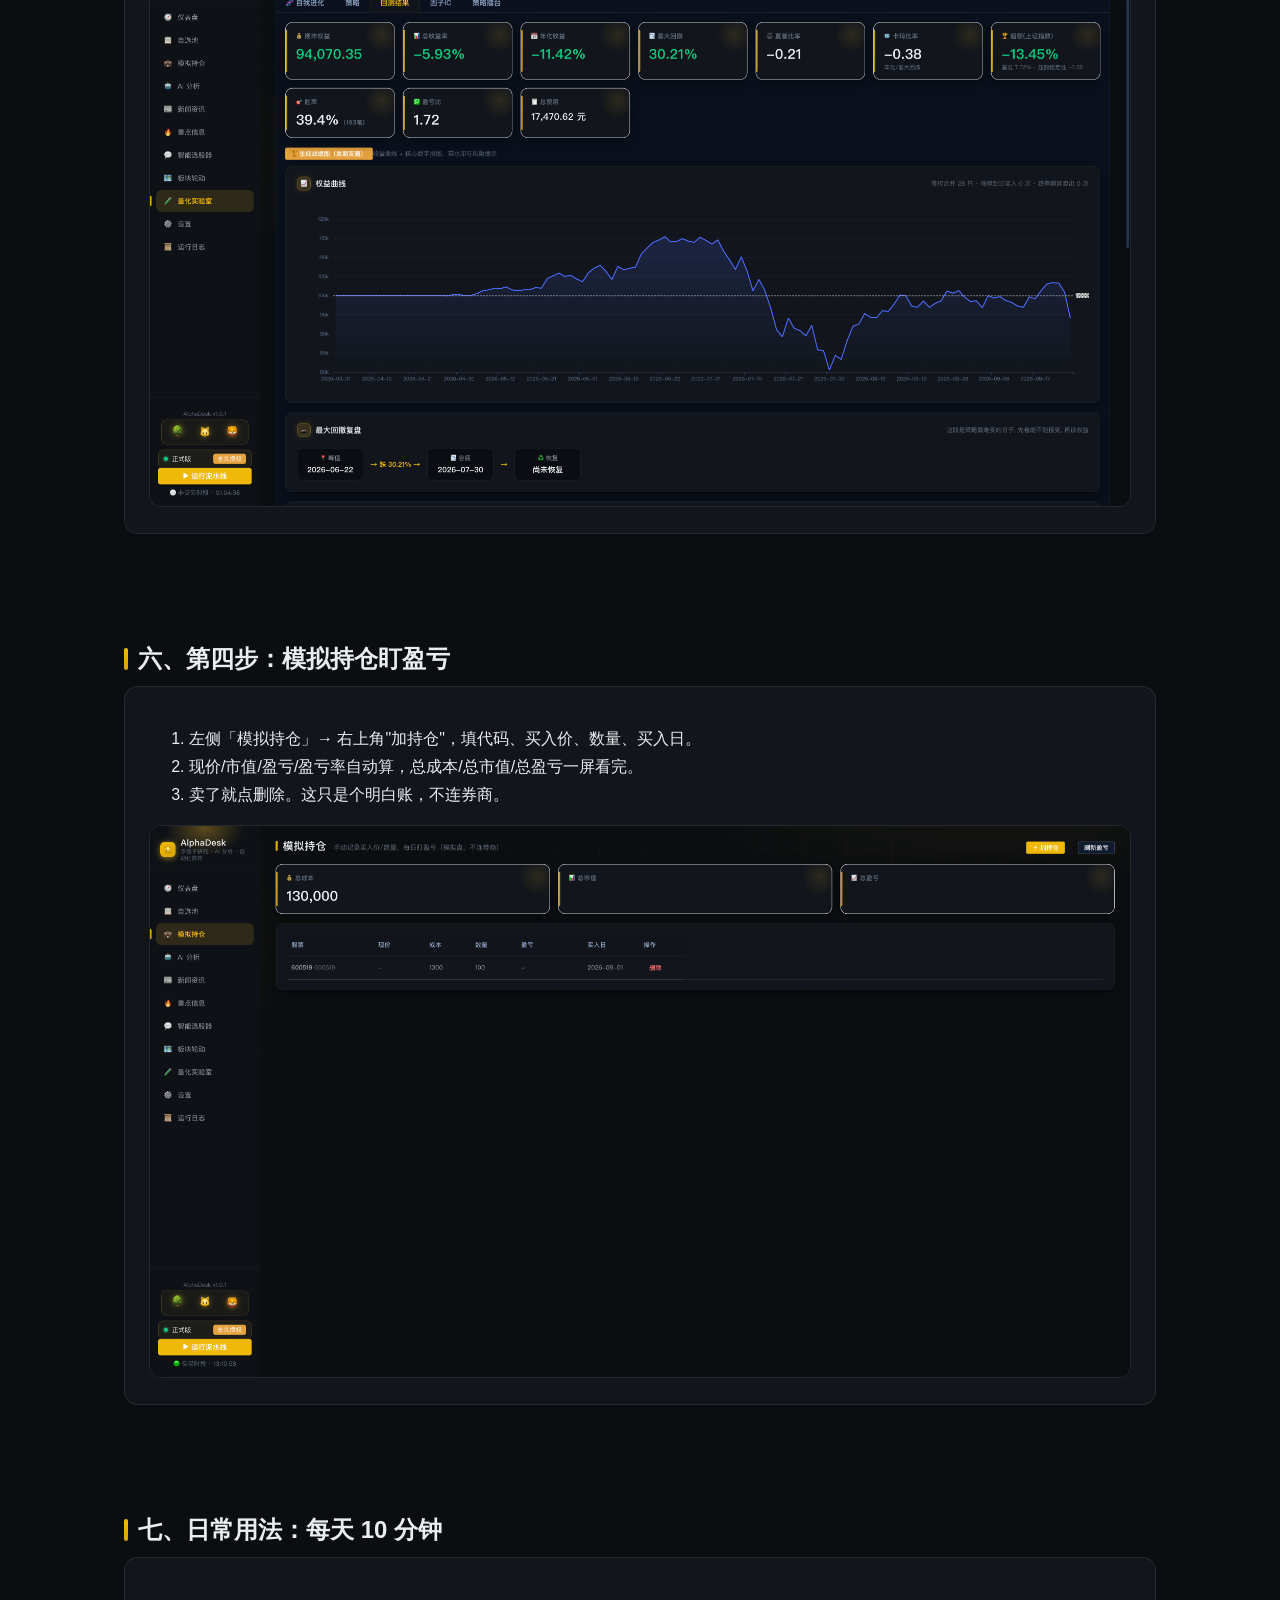
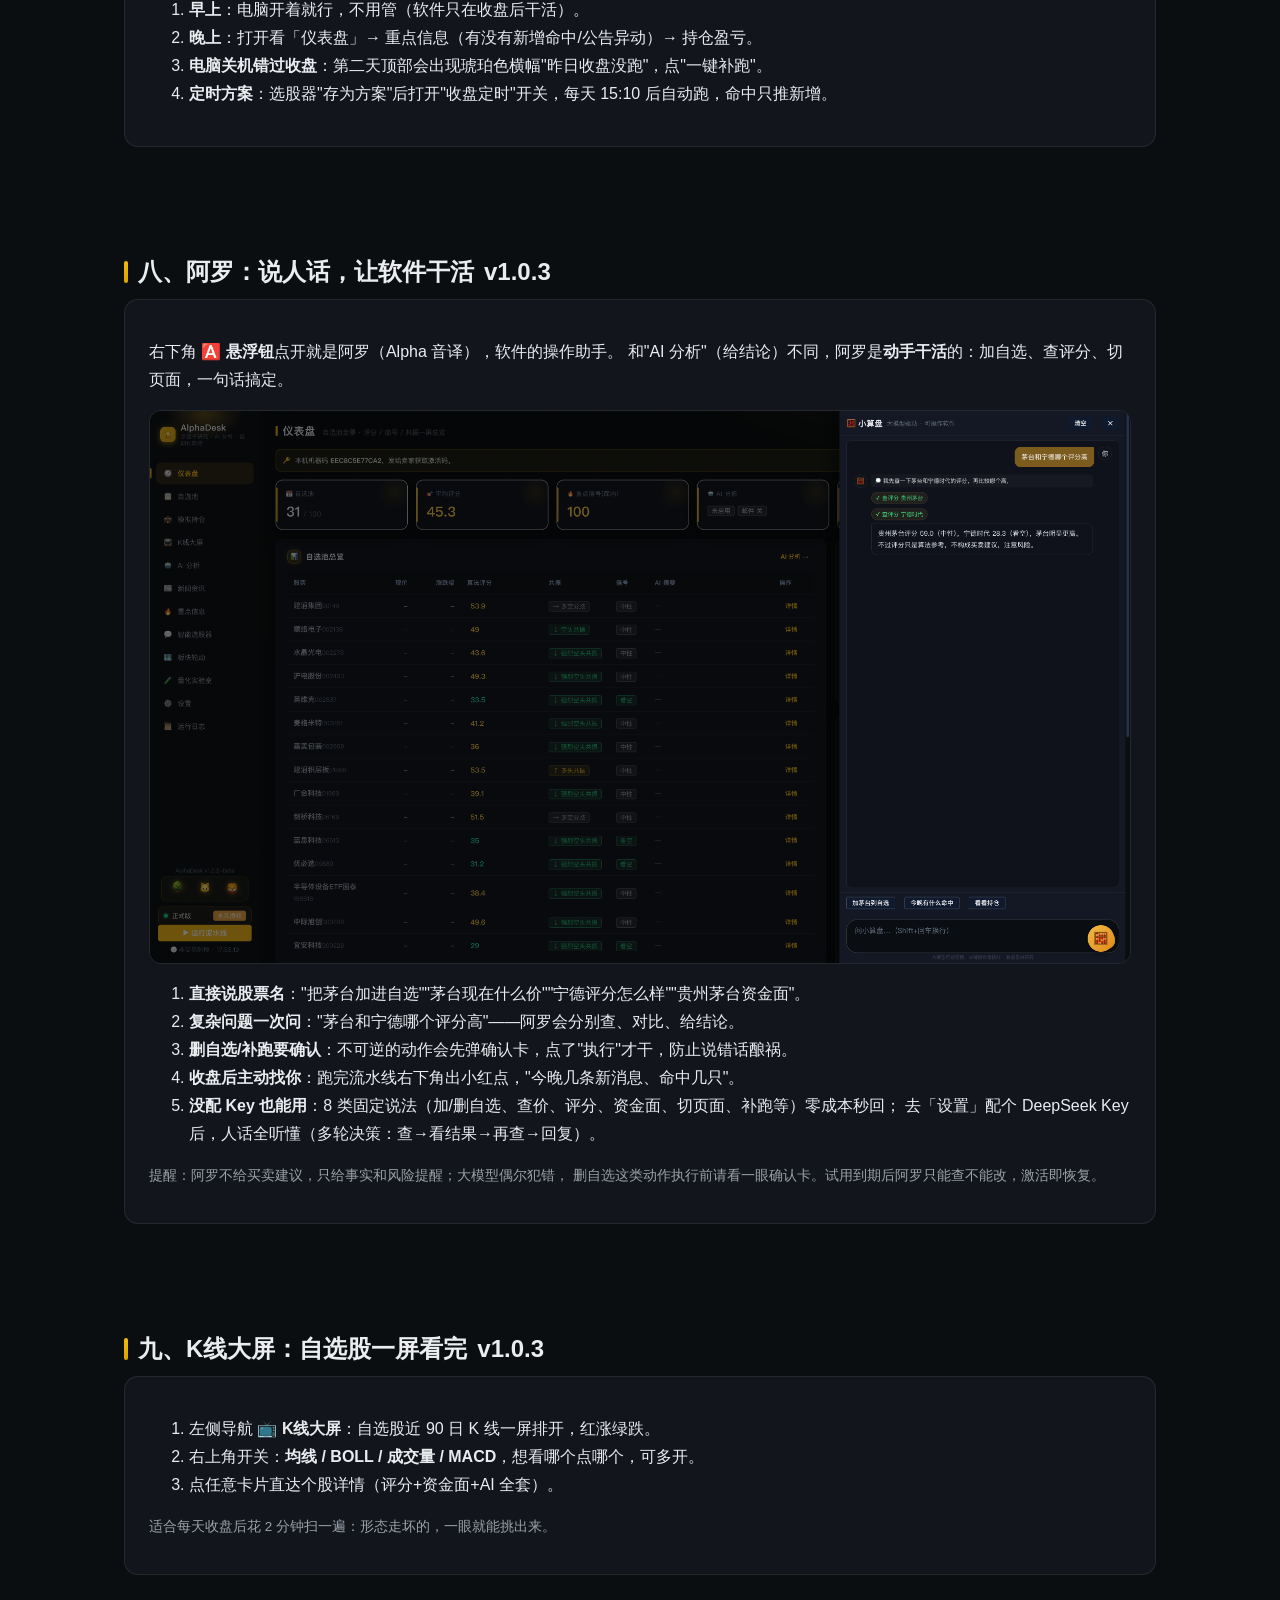
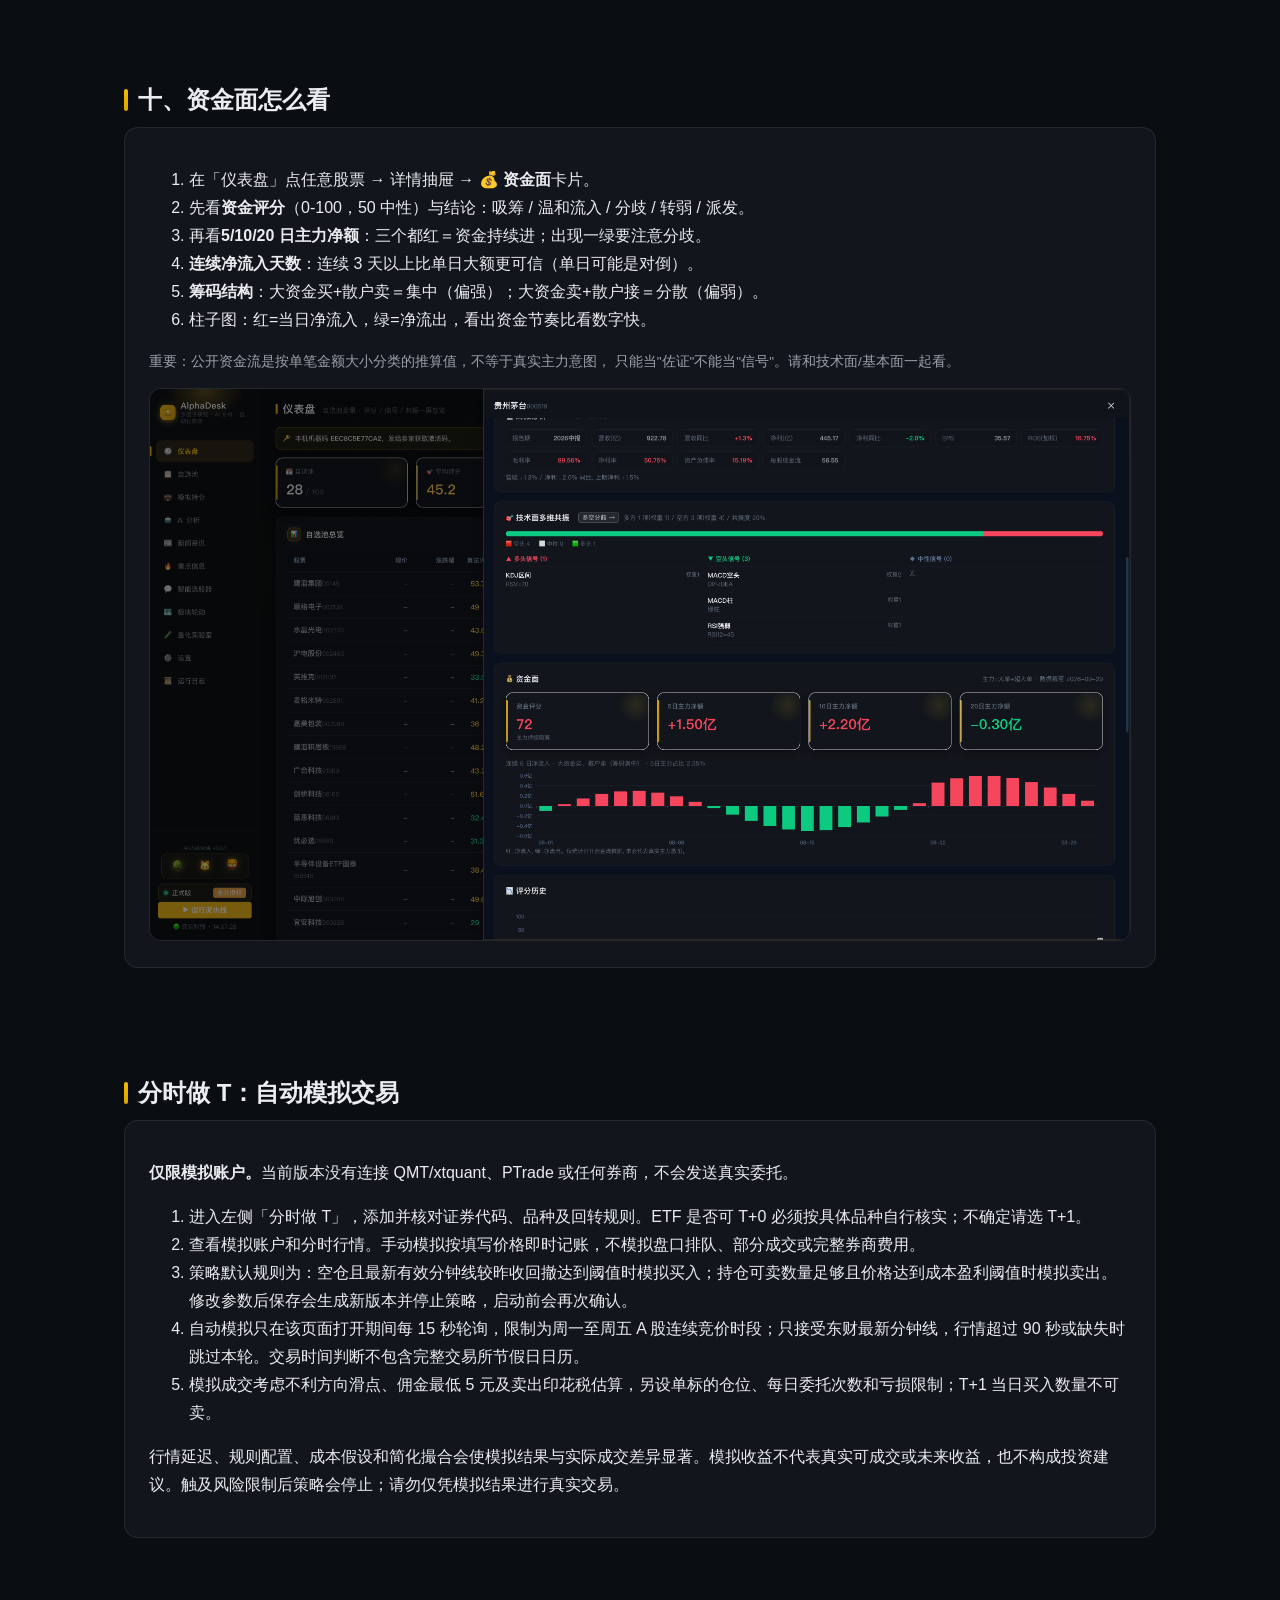
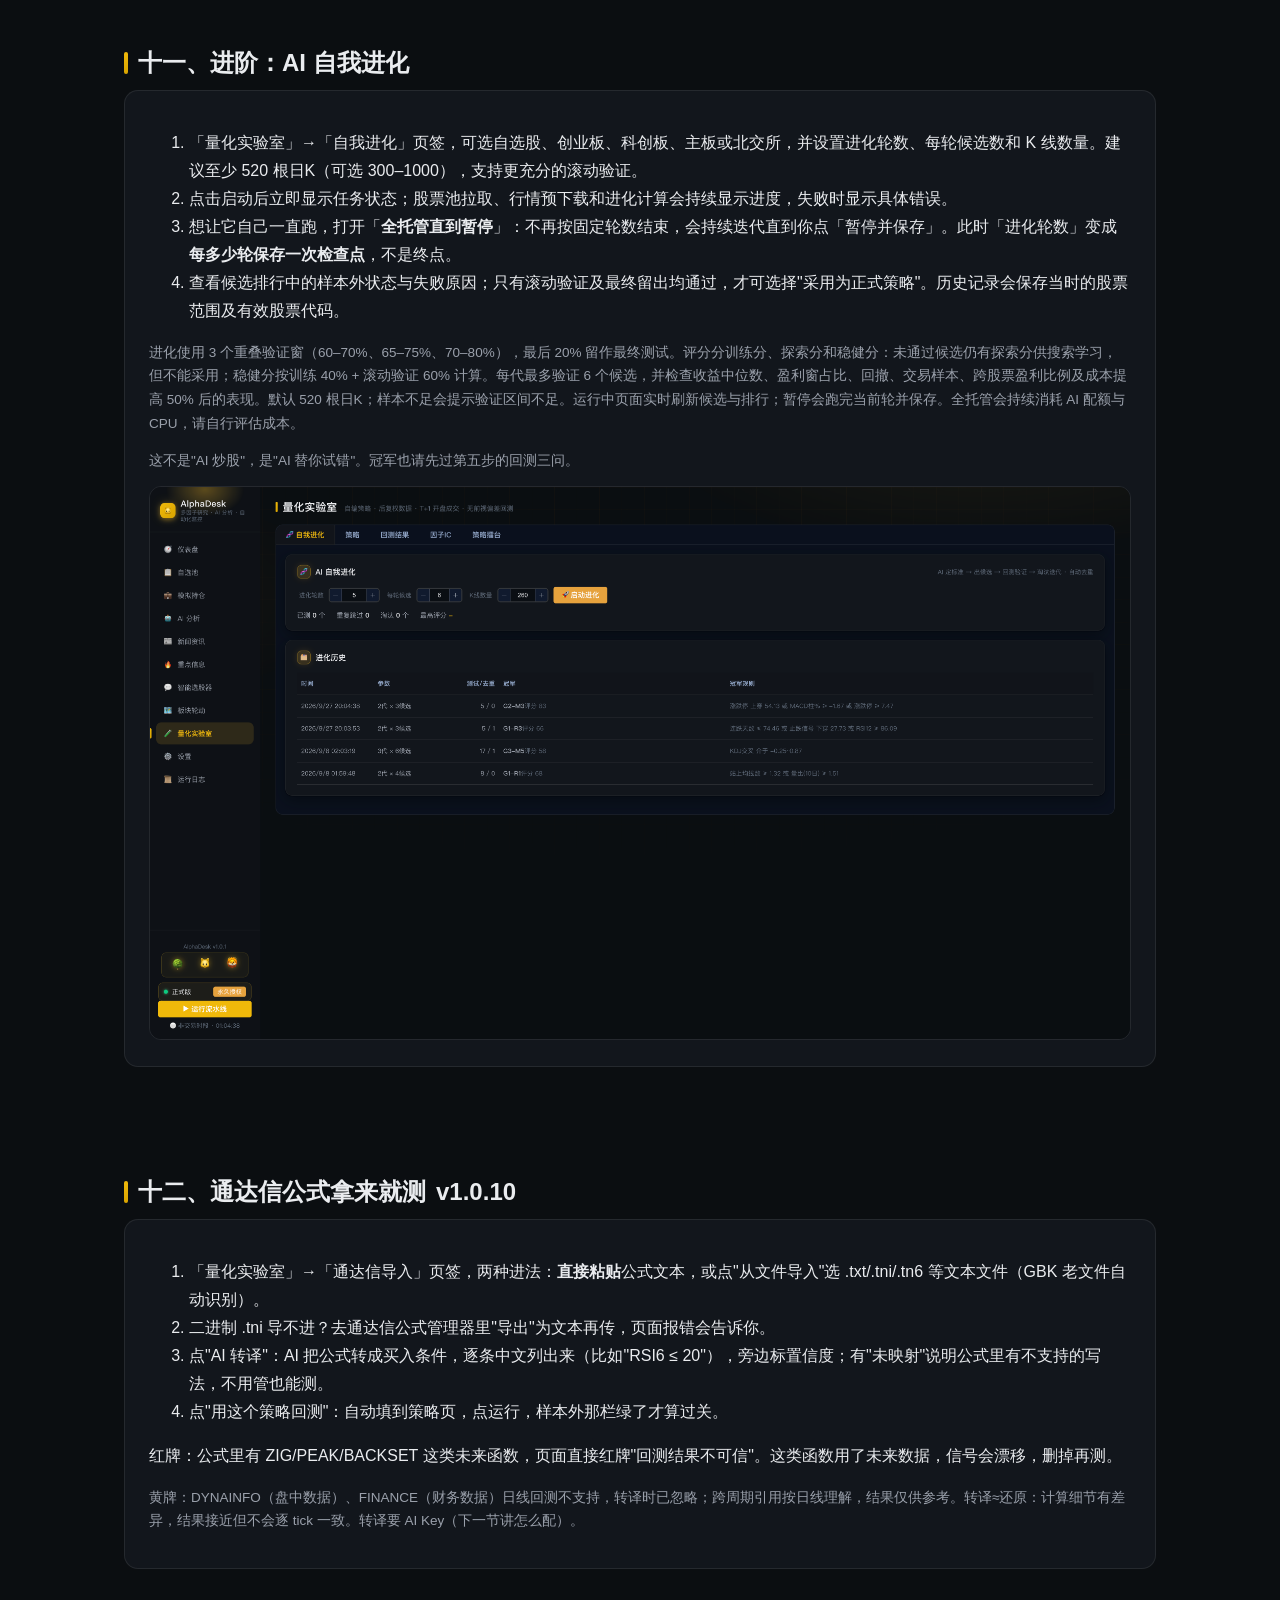
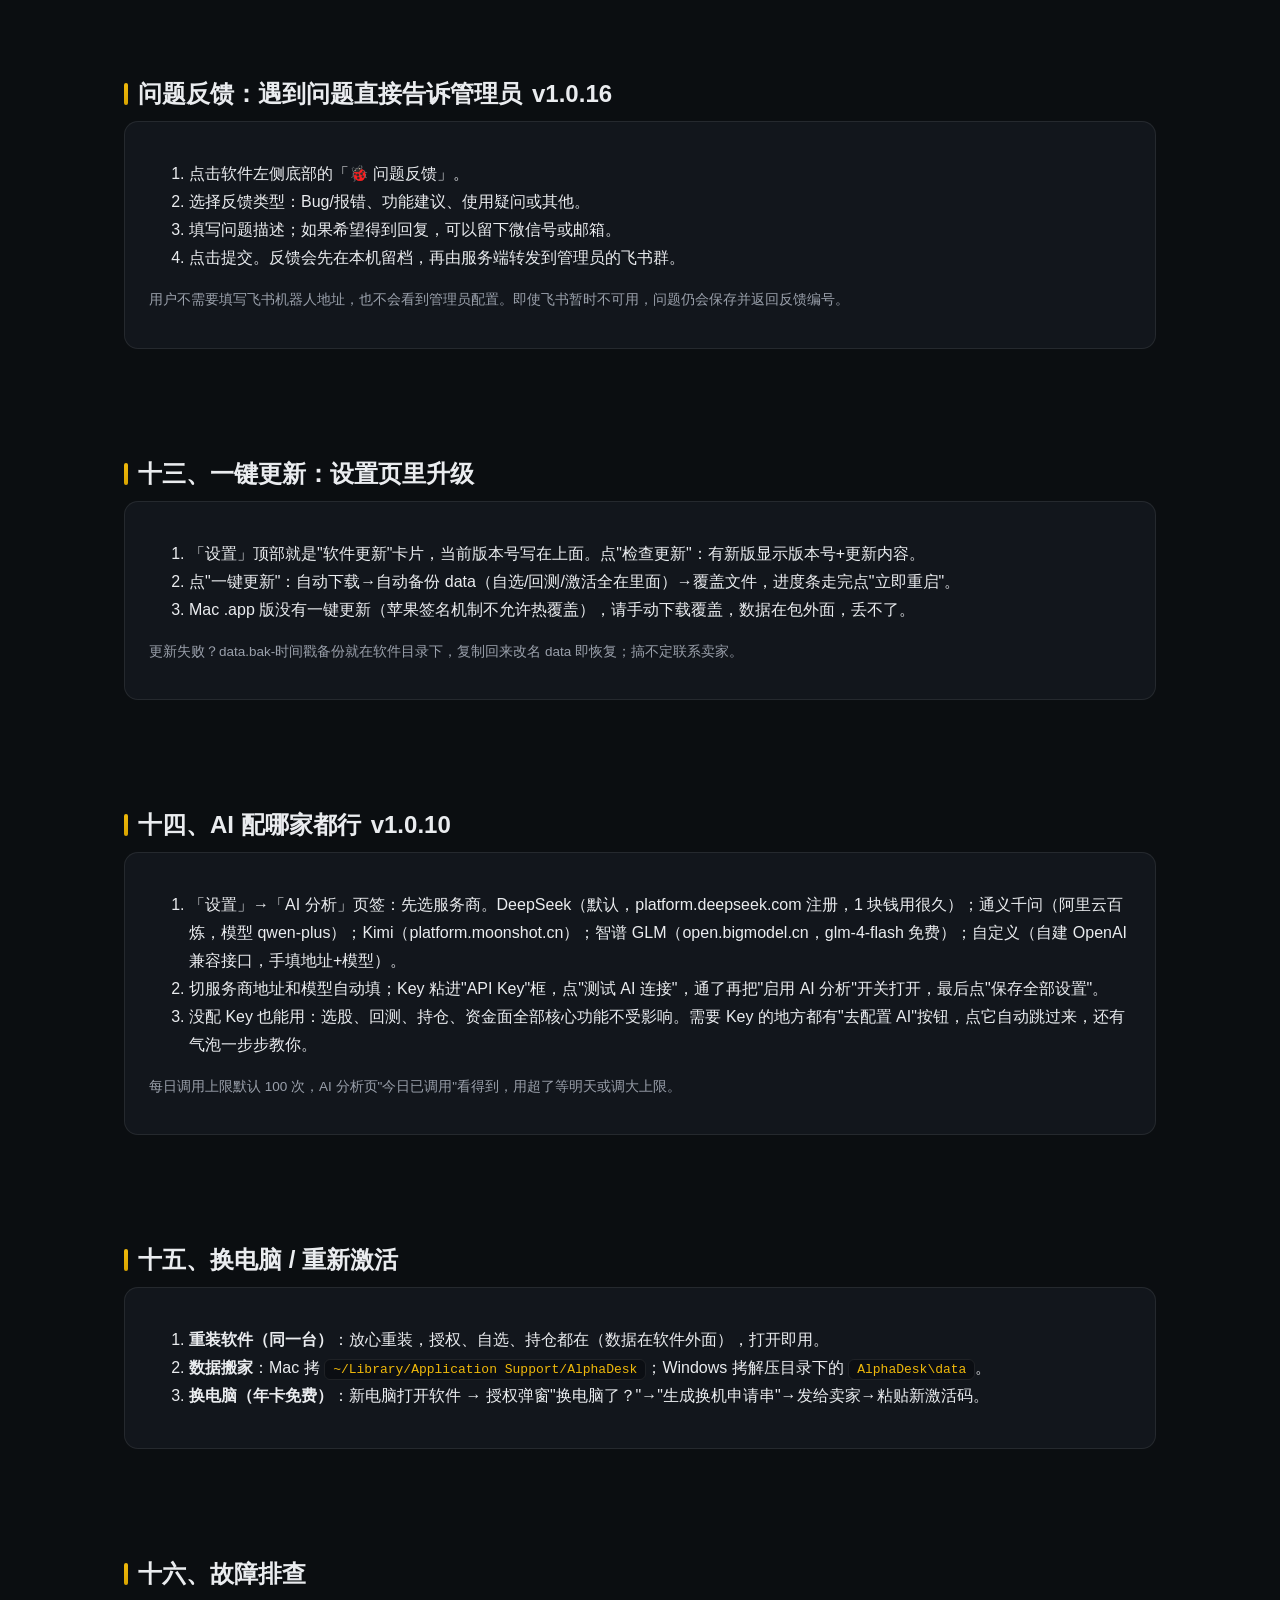
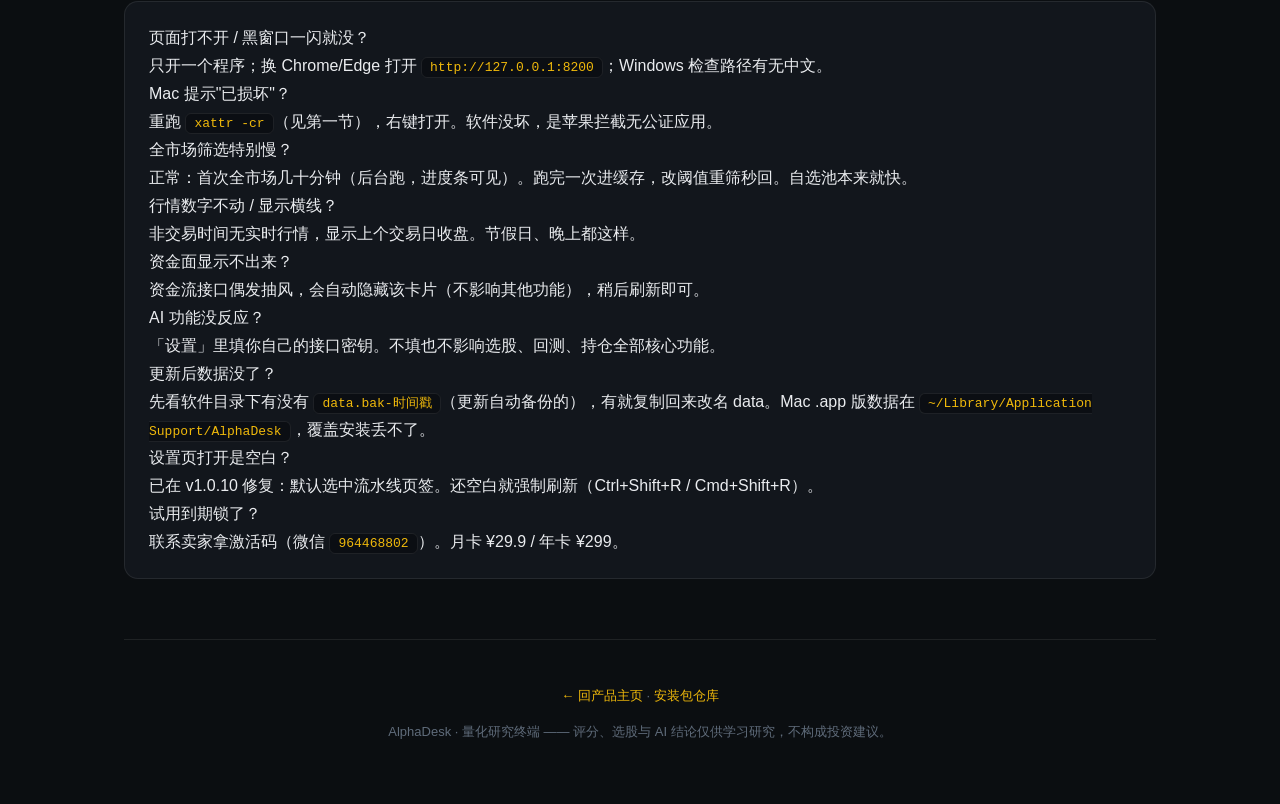
==== commit 4654e912: "Document isolated daytrade paper automation" ====
--- a/manual.html
+++ b/manual.html
@@ -29,6 +29,7 @@
     <li><a href="#screen">第二步：一句话选股</a></li>
     <li><a href="#backtest">第三步：回测验证（最重要的 10 分钟）</a></li>
     <li><a href="#hold">第四步：模拟持仓盯盈亏</a></li>
+    <li><a href="#daytrade">分时做 T：自动模拟交易</a></li>
     <li><a href="#daily">日常用法：每天 10 分钟</a></li>
     <li><a href="#aluo">阿罗：说人话，让软件干活 🆕</a></li>
     <li><a href="#wall">K线大屏：自选股一屏看完 🆕</a></li>
@@ -176,6 +177,21 @@
   <p class="muted">重要：公开资金流是按单笔金额大小分类的推算值，不等于真实主力意图，
   只能当"佐证"不能当"信号"。请和技术面/基本面一起看。</p>
   <img class="shot" src="assets/moneyflow-v102.png" alt="资金面分析" /></div>
+</section>
+
+<section id="daytrade">
+  <h2 class="sec-title">分时做 T：自动模拟交易</h2>
+  <div class="card">
+    <p><b>仅限模拟账户。</b>当前版本没有连接 QMT/xtquant、PTrade 或任何券商，不会发送真实委托。</p>
+    <ol>
+      <li>进入左侧「分时做 T」，添加并核对证券代码、品种及回转规则。ETF 是否可 T+0 必须按具体品种自行核实；不确定请选 T+1。</li>
+      <li>查看模拟账户和分时行情。手动模拟按填写价格即时记账，不模拟盘口排队、部分成交或完整券商费用。</li>
+      <li>策略默认规则为：空仓且最新有效分钟线较昨收回撤达到阈值时模拟买入；持仓可卖数量足够且价格达到成本盈利阈值时模拟卖出。修改参数后保存会生成新版本并停止策略，启动前会再次确认。</li>
+      <li>自动模拟只在该页面打开期间每 15 秒轮询，限制为周一至周五 A 股连续竞价时段；只接受东财最新分钟线，行情超过 90 秒或缺失时跳过本轮。交易时间判断不包含完整交易所节假日日历。</li>
+      <li>模拟成交考虑不利方向滑点、佣金最低 5 元及卖出印花税估算，另设单标的仓位、每日委托次数和亏损限制；T+1 当日买入数量不可卖。</li>
+    </ol>
+    <p class="warn">行情延迟、规则配置、成本假设和简化撮合会使模拟结果与实际成交差异显著。模拟收益不代表真实可成交或未来收益，也不构成投资建议。触及风险限制后策略会停止；请勿仅凭模拟结果进行真实交易。</p>
+  </div>
 </section>
 
 <section id="evolve">
@@ -278,4 +294,4 @@
 .shot { width: 100%; border-radius: 12px; margin: 14px 0 4px; border: 1px solid rgba(255,255,255,.08); }
 </style>
 </body>
-</html>
+</html>
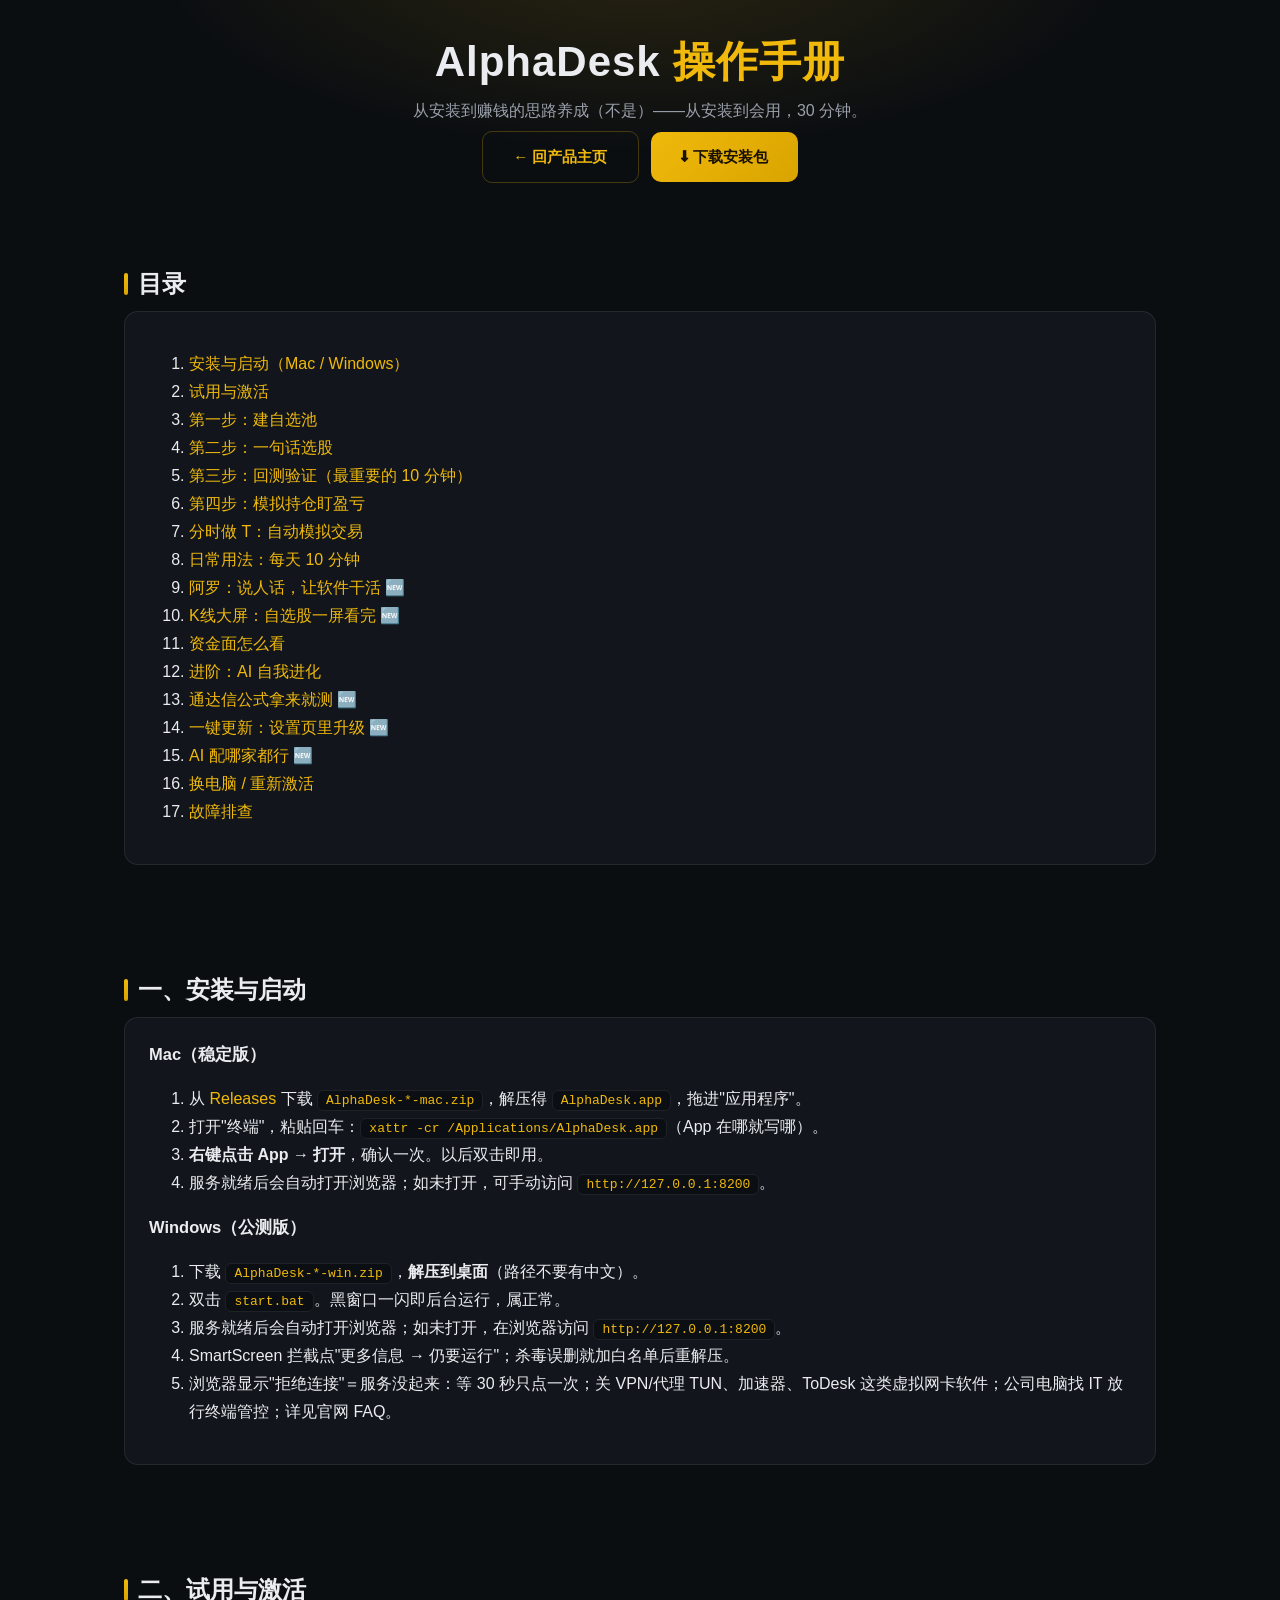
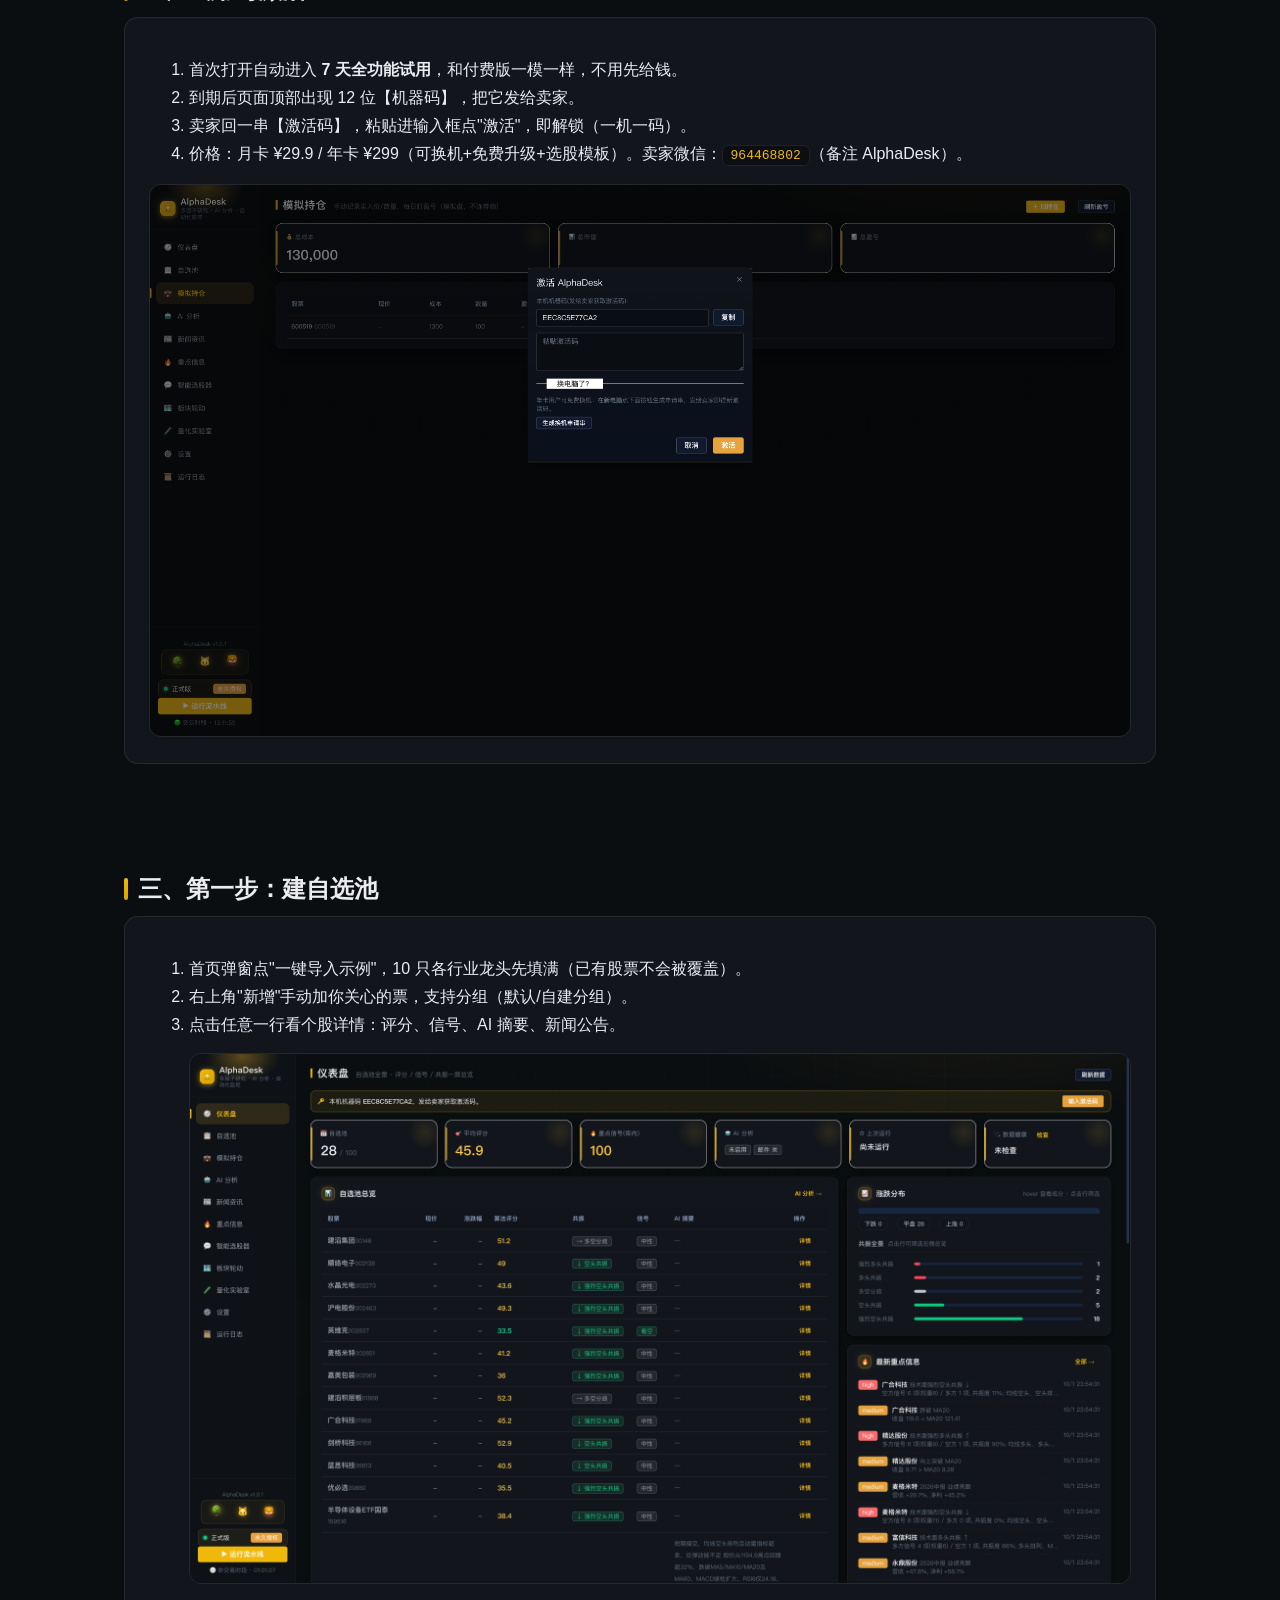
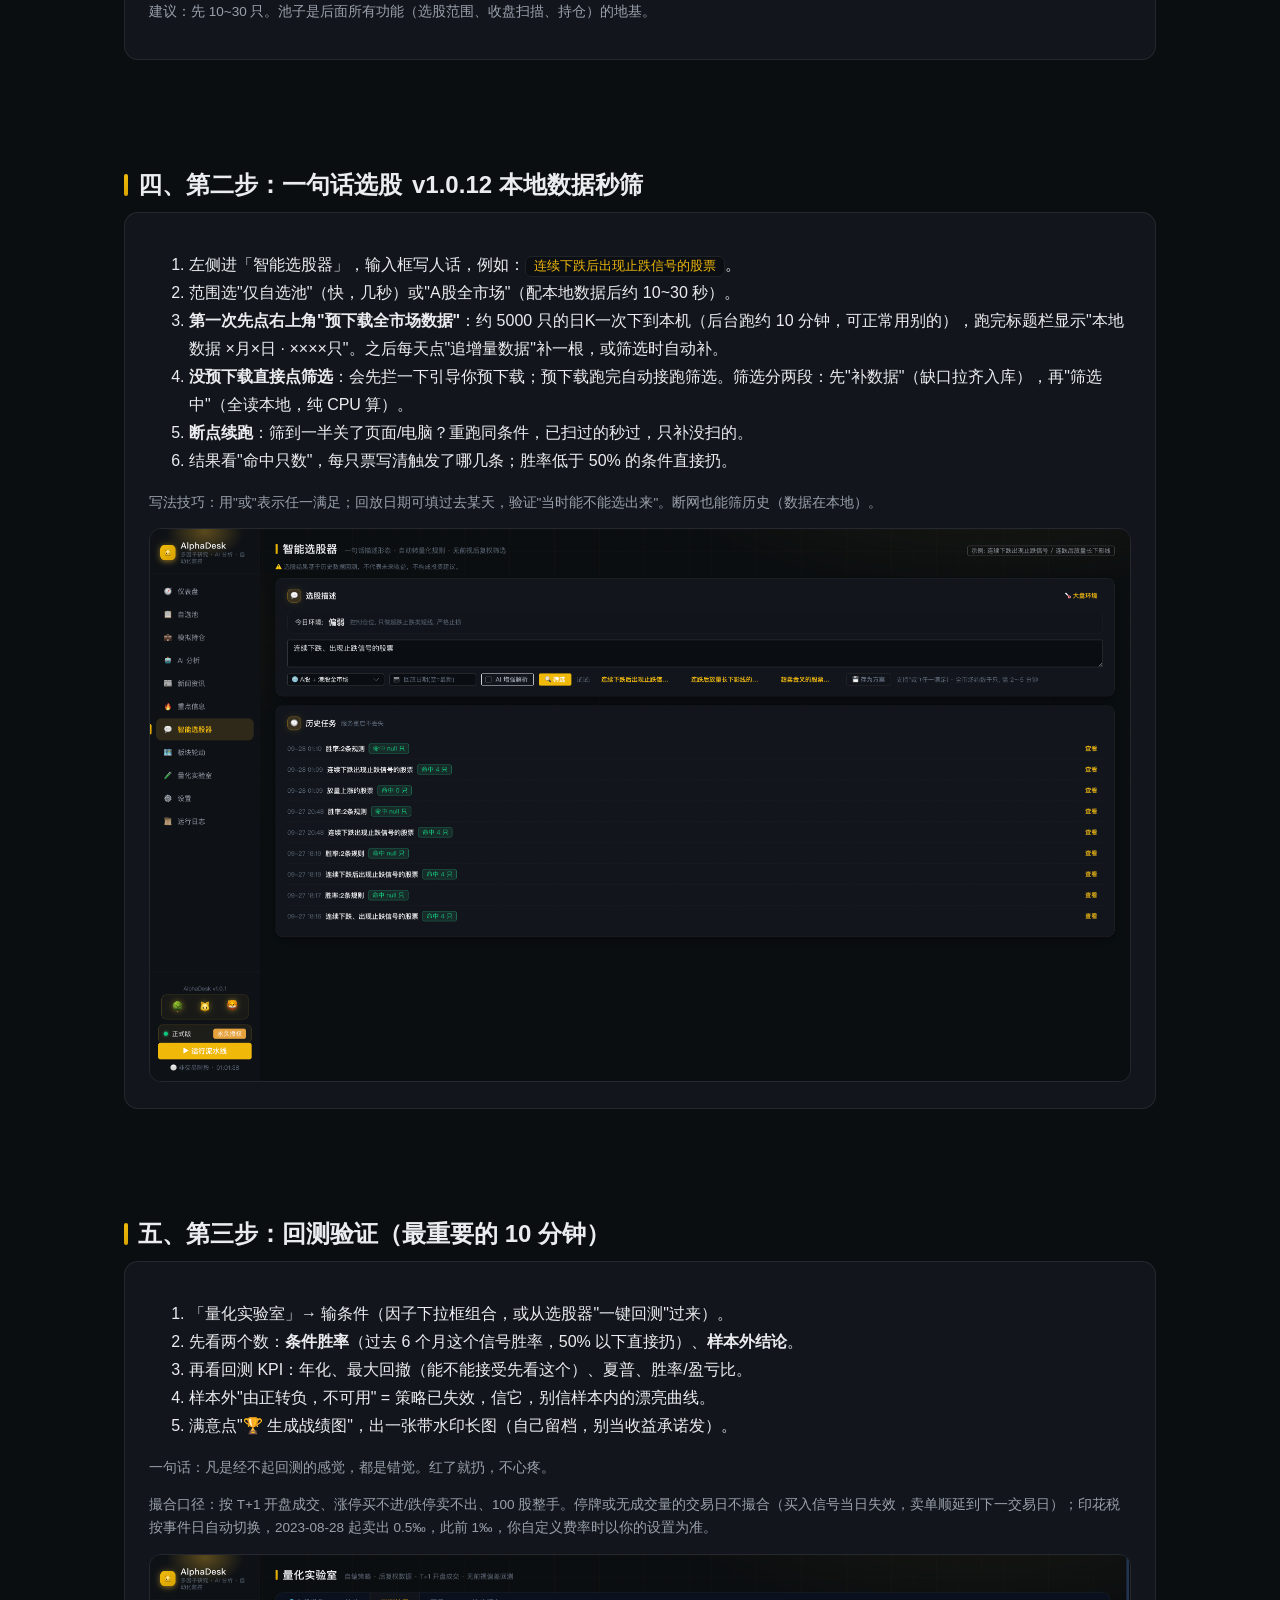
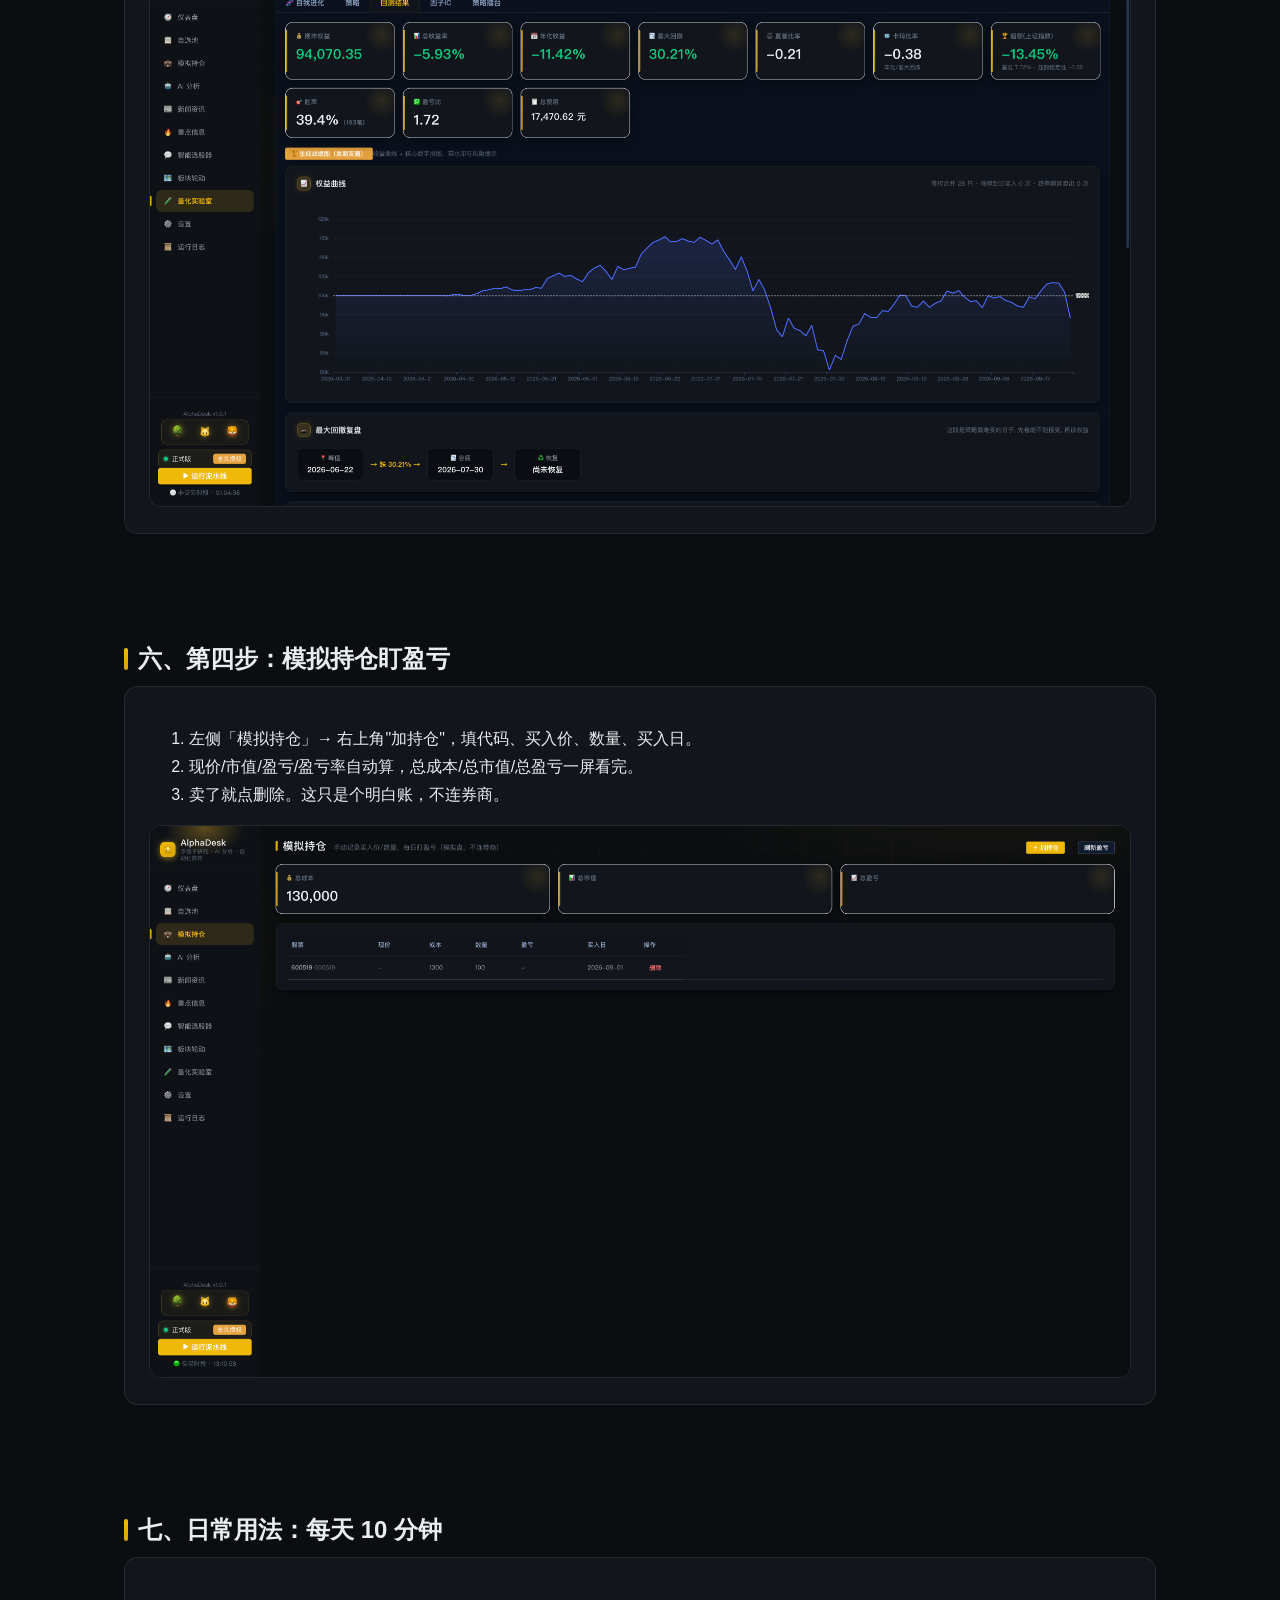
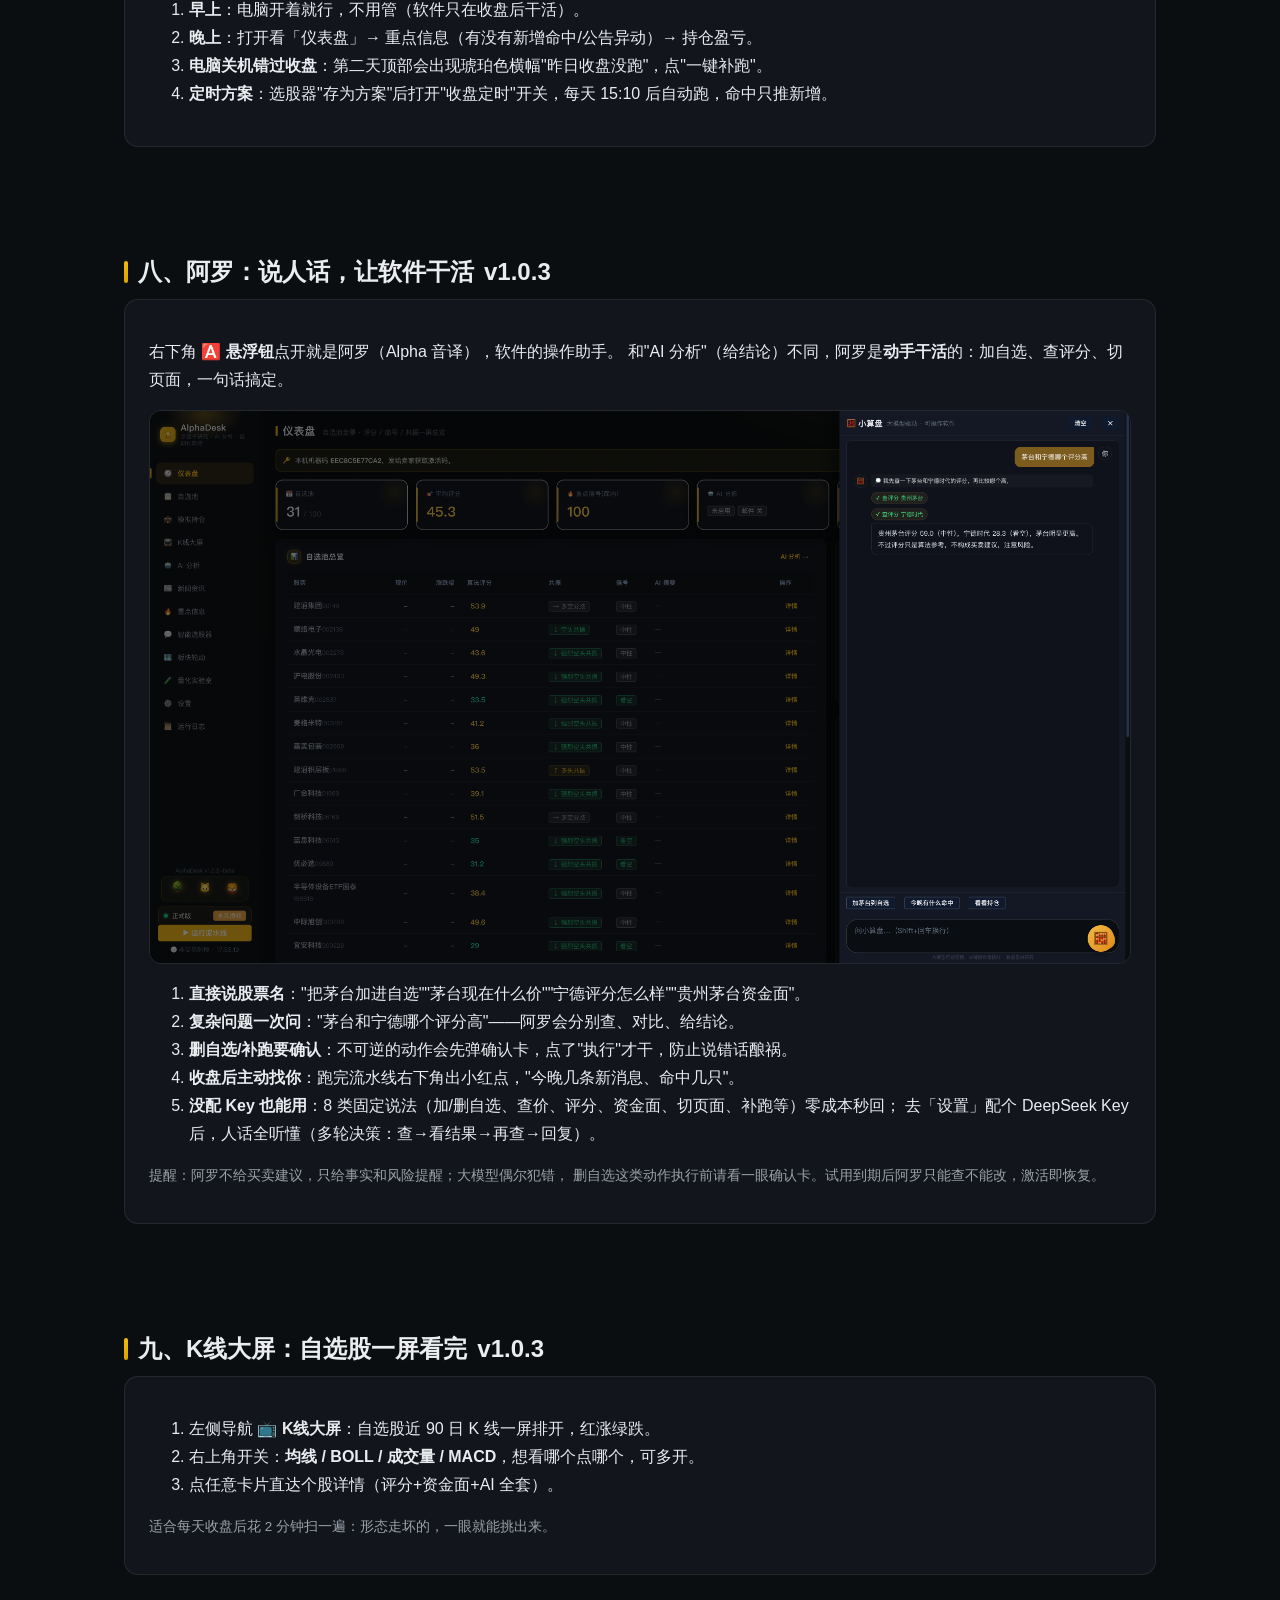
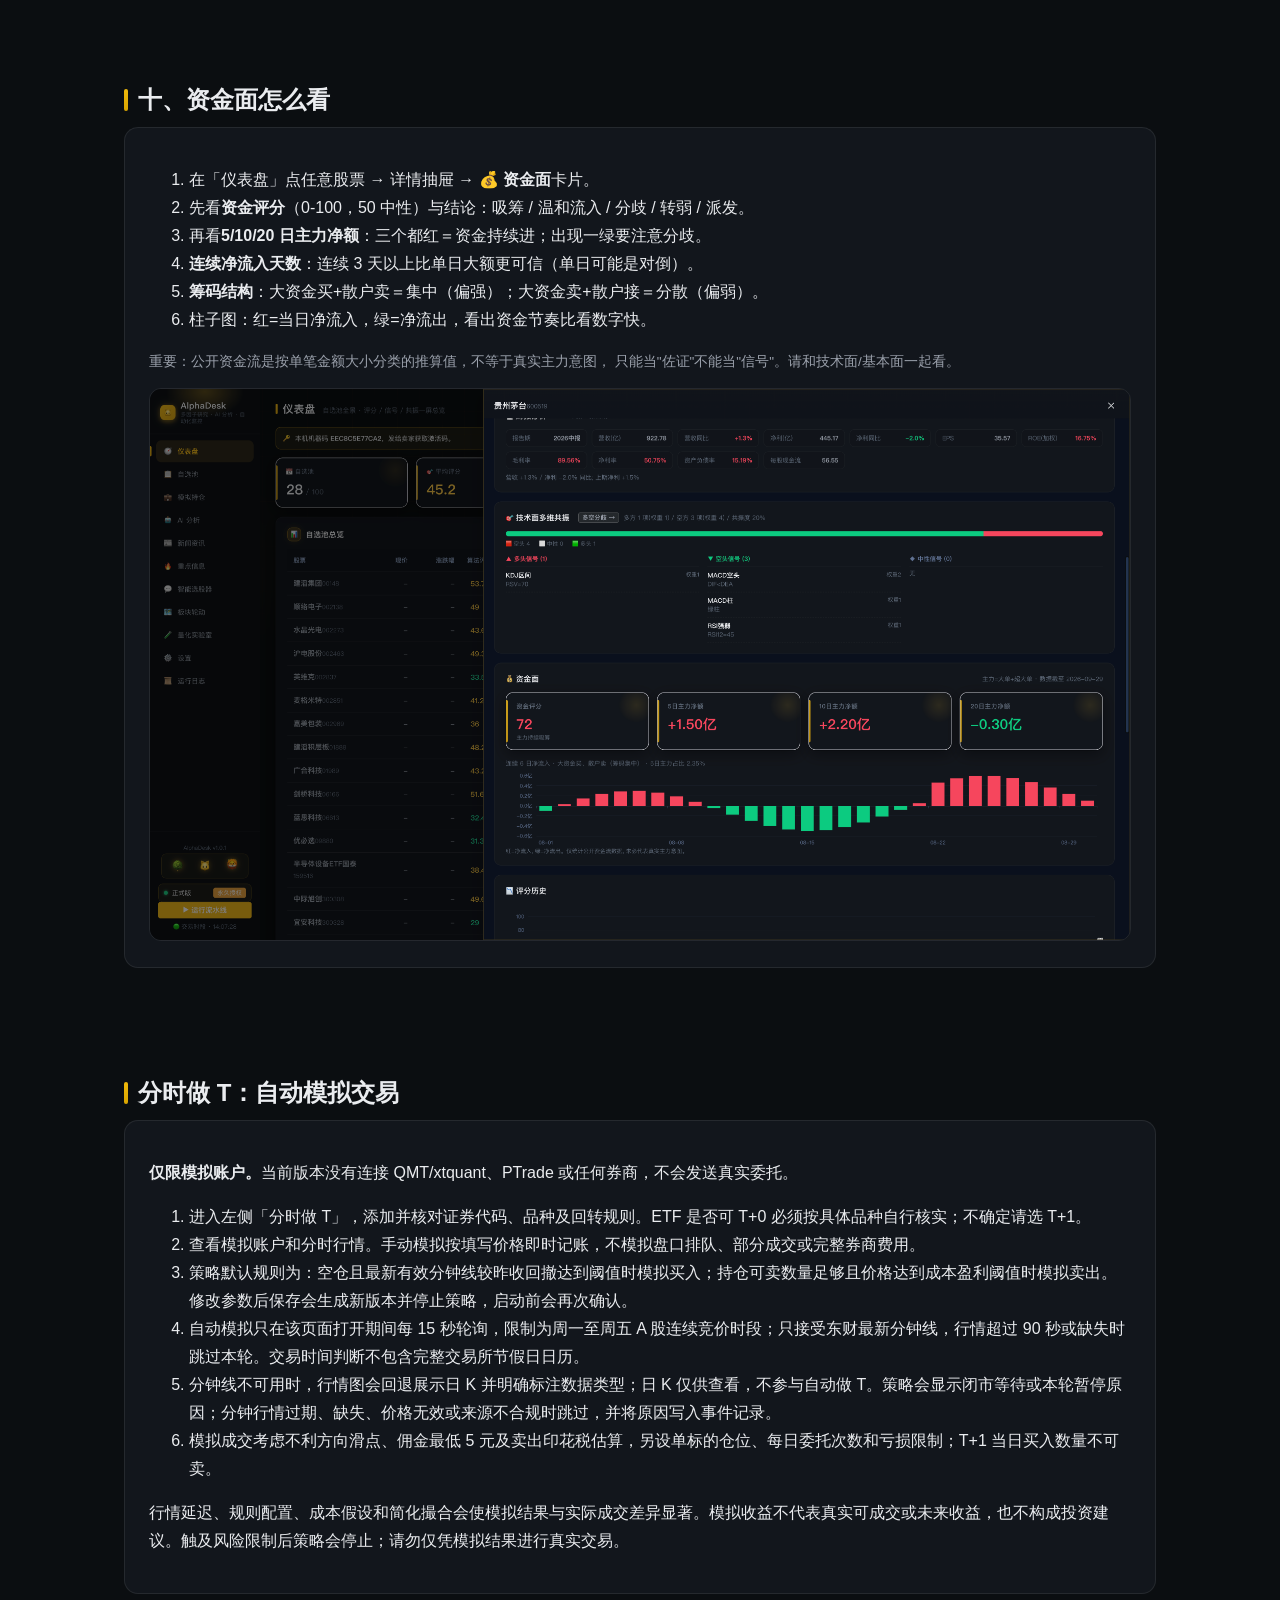
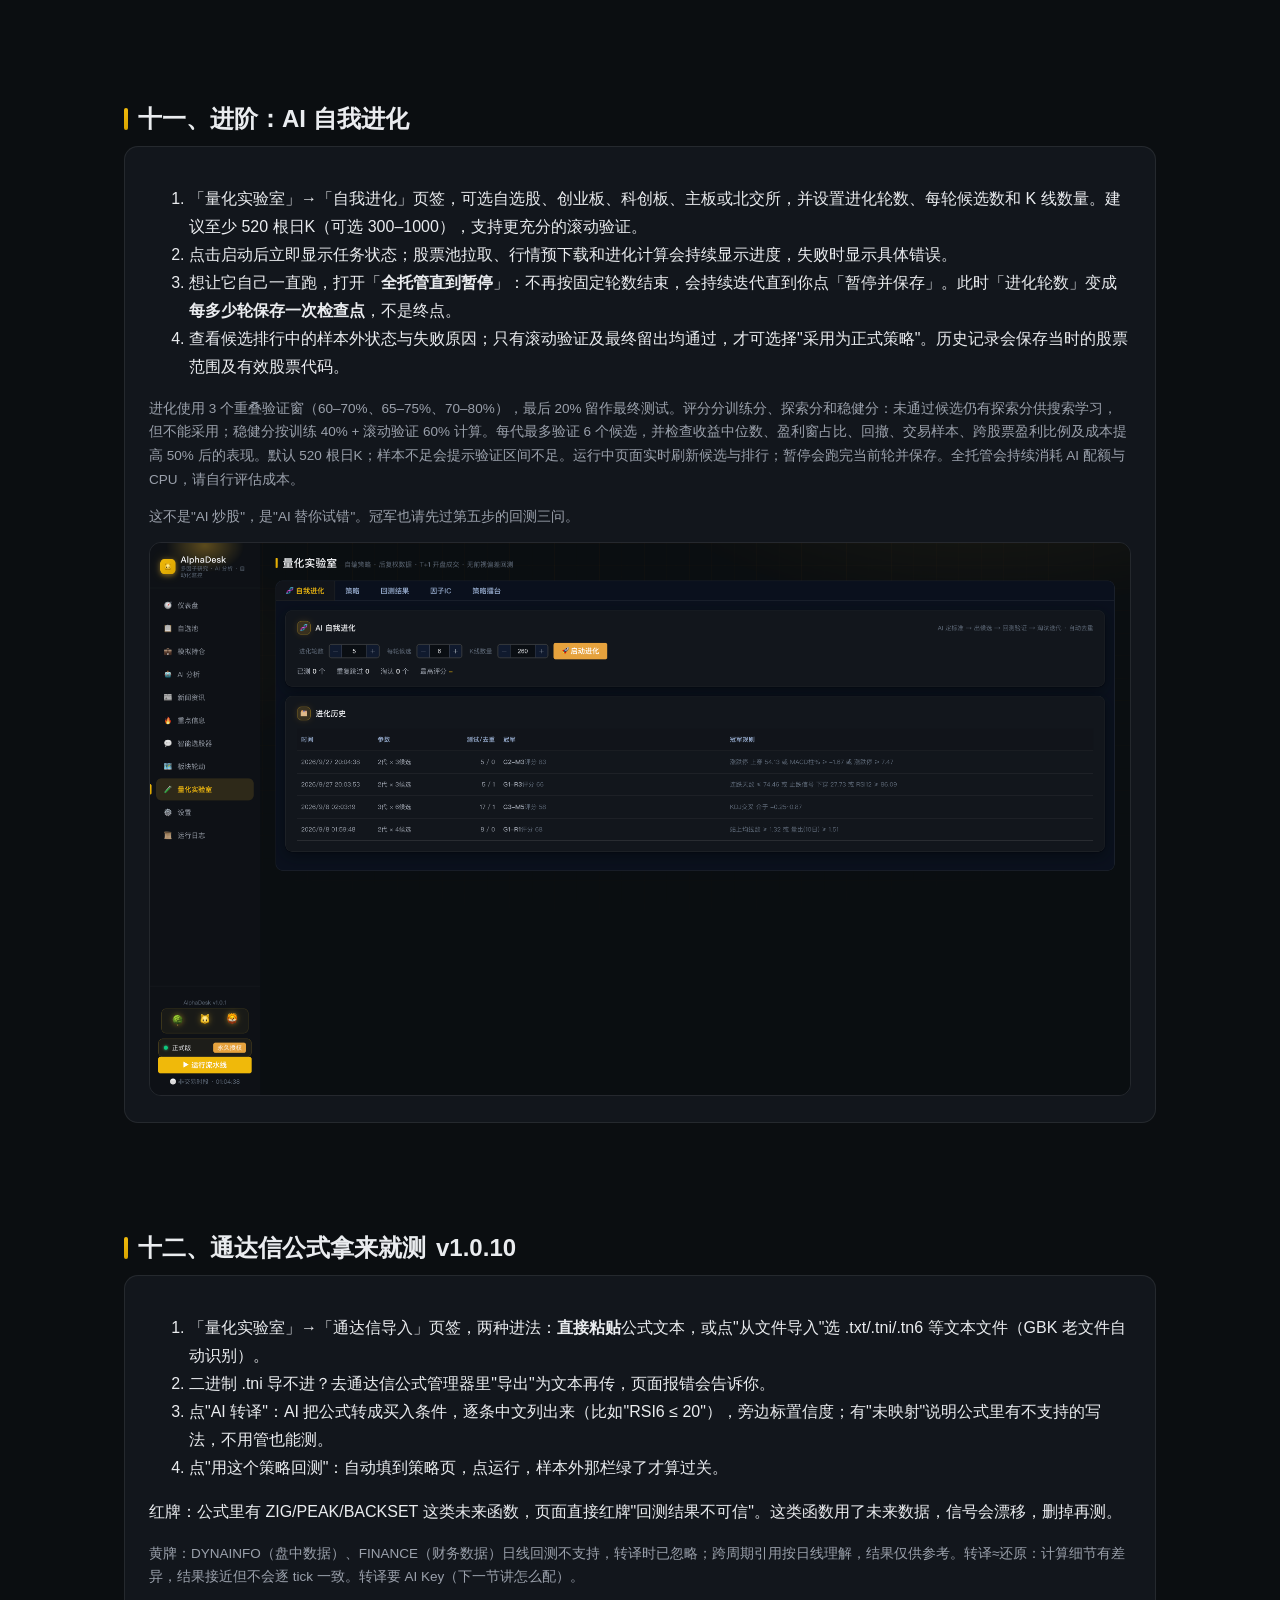
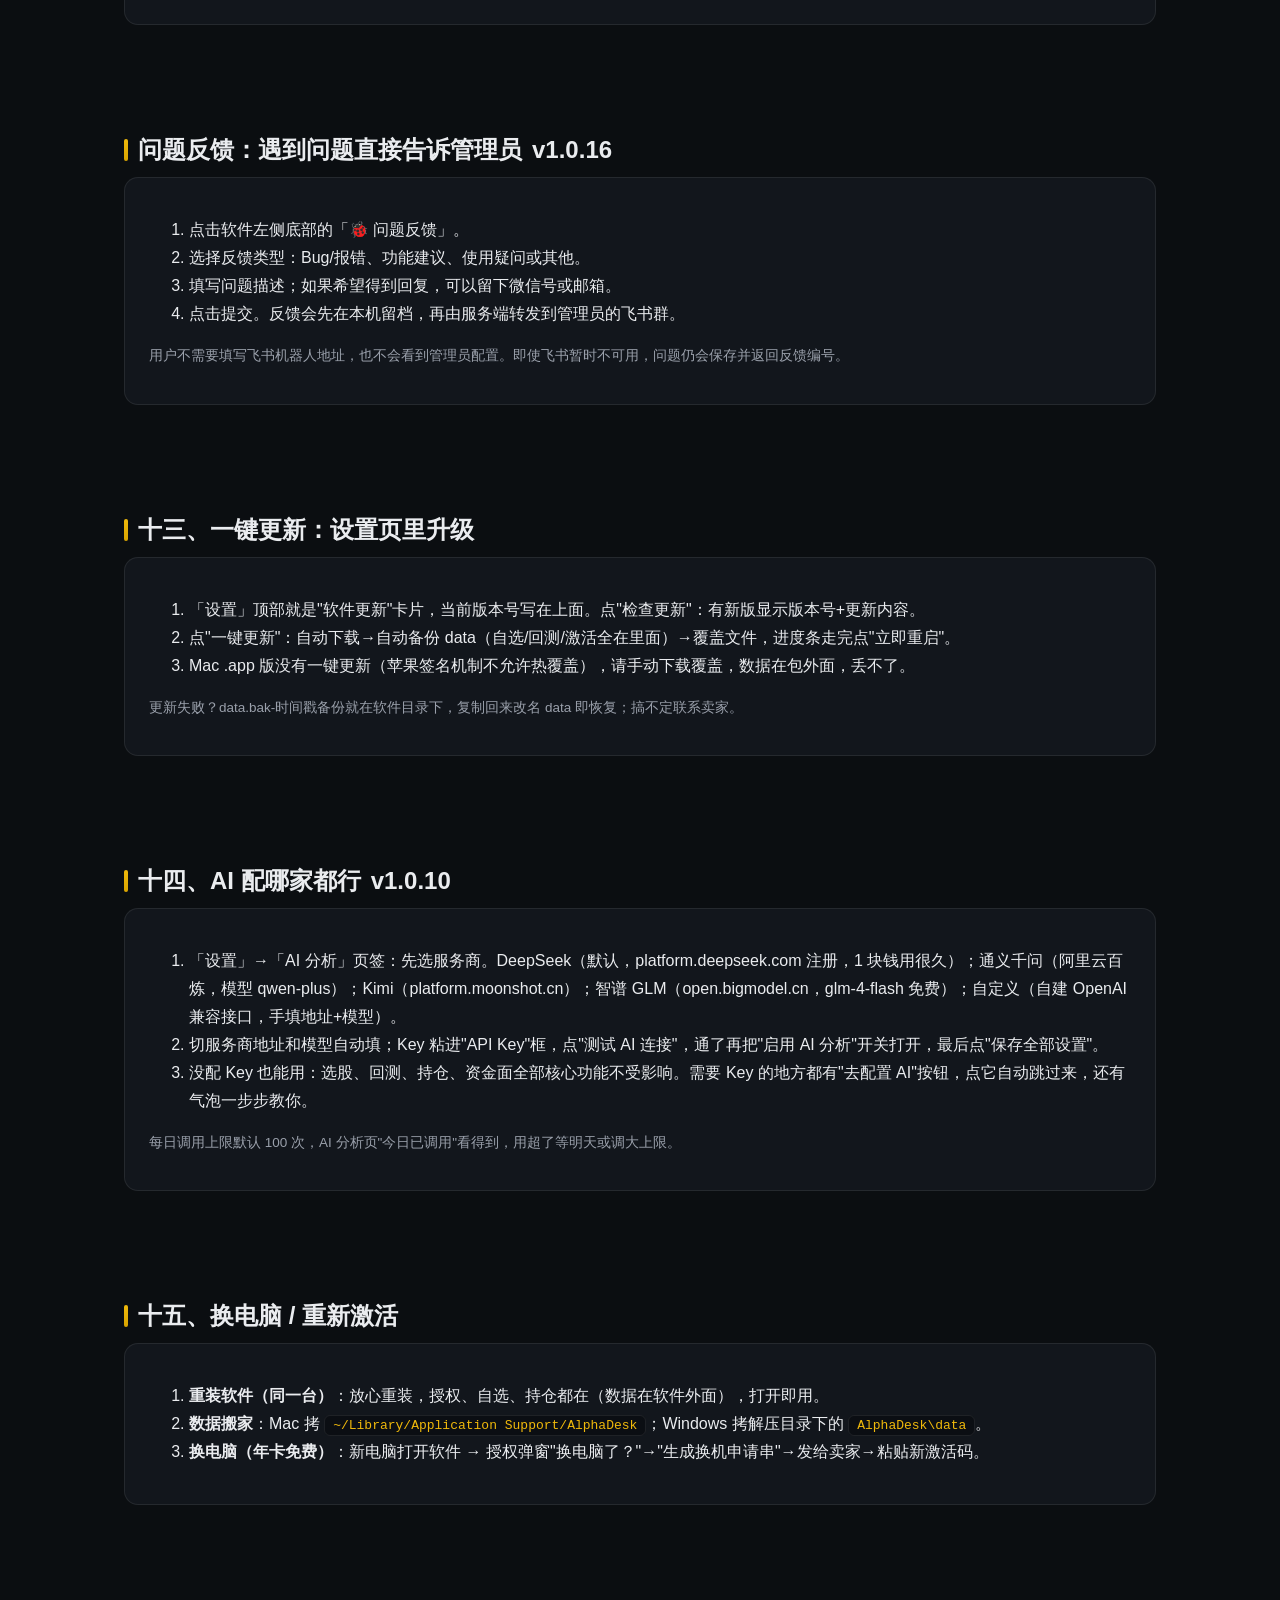
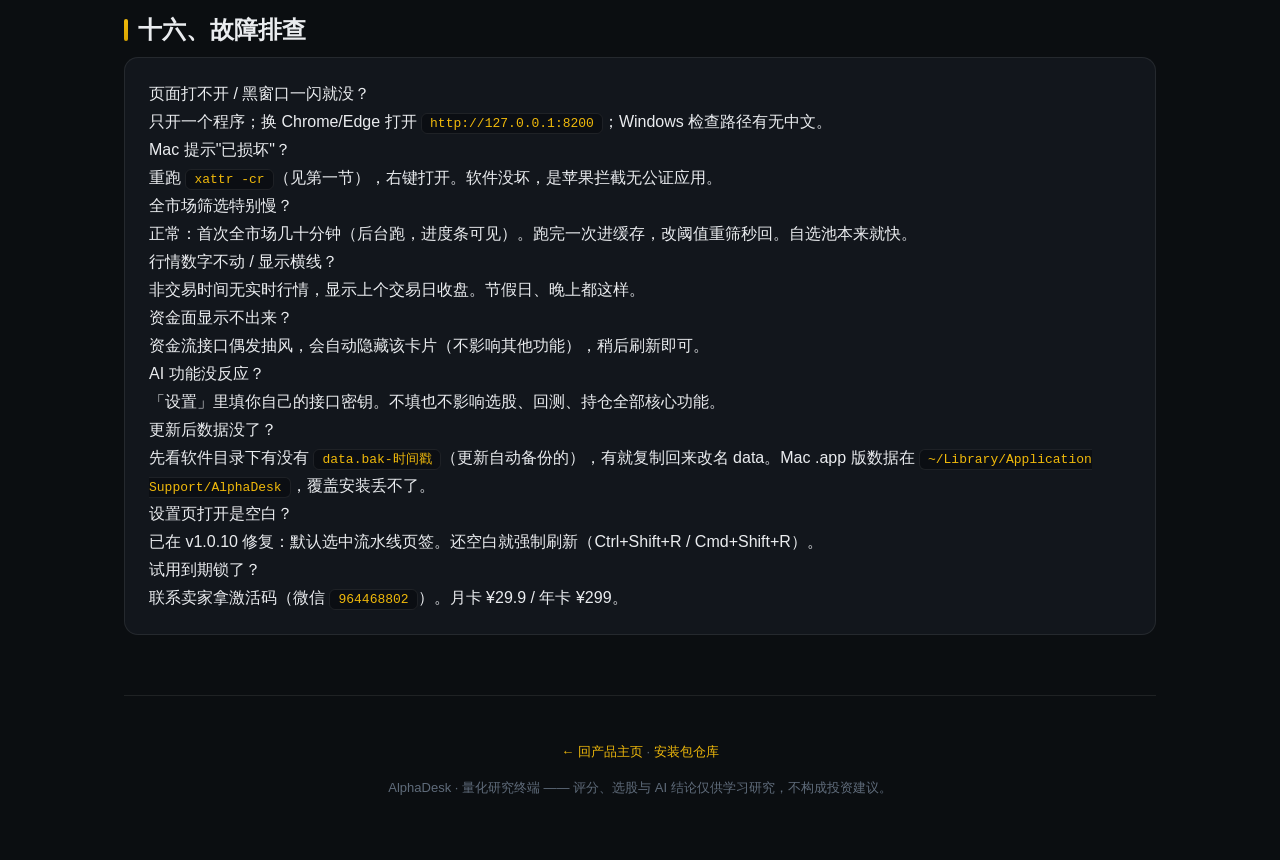
==== commit 71f9ada4: "更新 v1.0.22 分时做T行情安全说明" ====
--- a/manual.html
+++ b/manual.html
@@ -188,6 +188,7 @@
       <li>查看模拟账户和分时行情。手动模拟按填写价格即时记账，不模拟盘口排队、部分成交或完整券商费用。</li>
       <li>策略默认规则为：空仓且最新有效分钟线较昨收回撤达到阈值时模拟买入；持仓可卖数量足够且价格达到成本盈利阈值时模拟卖出。修改参数后保存会生成新版本并停止策略，启动前会再次确认。</li>
       <li>自动模拟只在该页面打开期间每 15 秒轮询，限制为周一至周五 A 股连续竞价时段；只接受东财最新分钟线，行情超过 90 秒或缺失时跳过本轮。交易时间判断不包含完整交易所节假日日历。</li>
+      <li>分钟线不可用时，行情图会回退展示日 K 并明确标注数据类型；日 K 仅供查看，不参与自动做 T。策略会显示闭市等待或本轮暂停原因；分钟行情过期、缺失、价格无效或来源不合规时跳过，并将原因写入事件记录。</li>
       <li>模拟成交考虑不利方向滑点、佣金最低 5 元及卖出印花税估算，另设单标的仓位、每日委托次数和亏损限制；T+1 当日买入数量不可卖。</li>
     </ol>
     <p class="warn">行情延迟、规则配置、成本假设和简化撮合会使模拟结果与实际成交差异显著。模拟收益不代表真实可成交或未来收益，也不构成投资建议。触及风险限制后策略会停止；请勿仅凭模拟结果进行真实交易。</p>
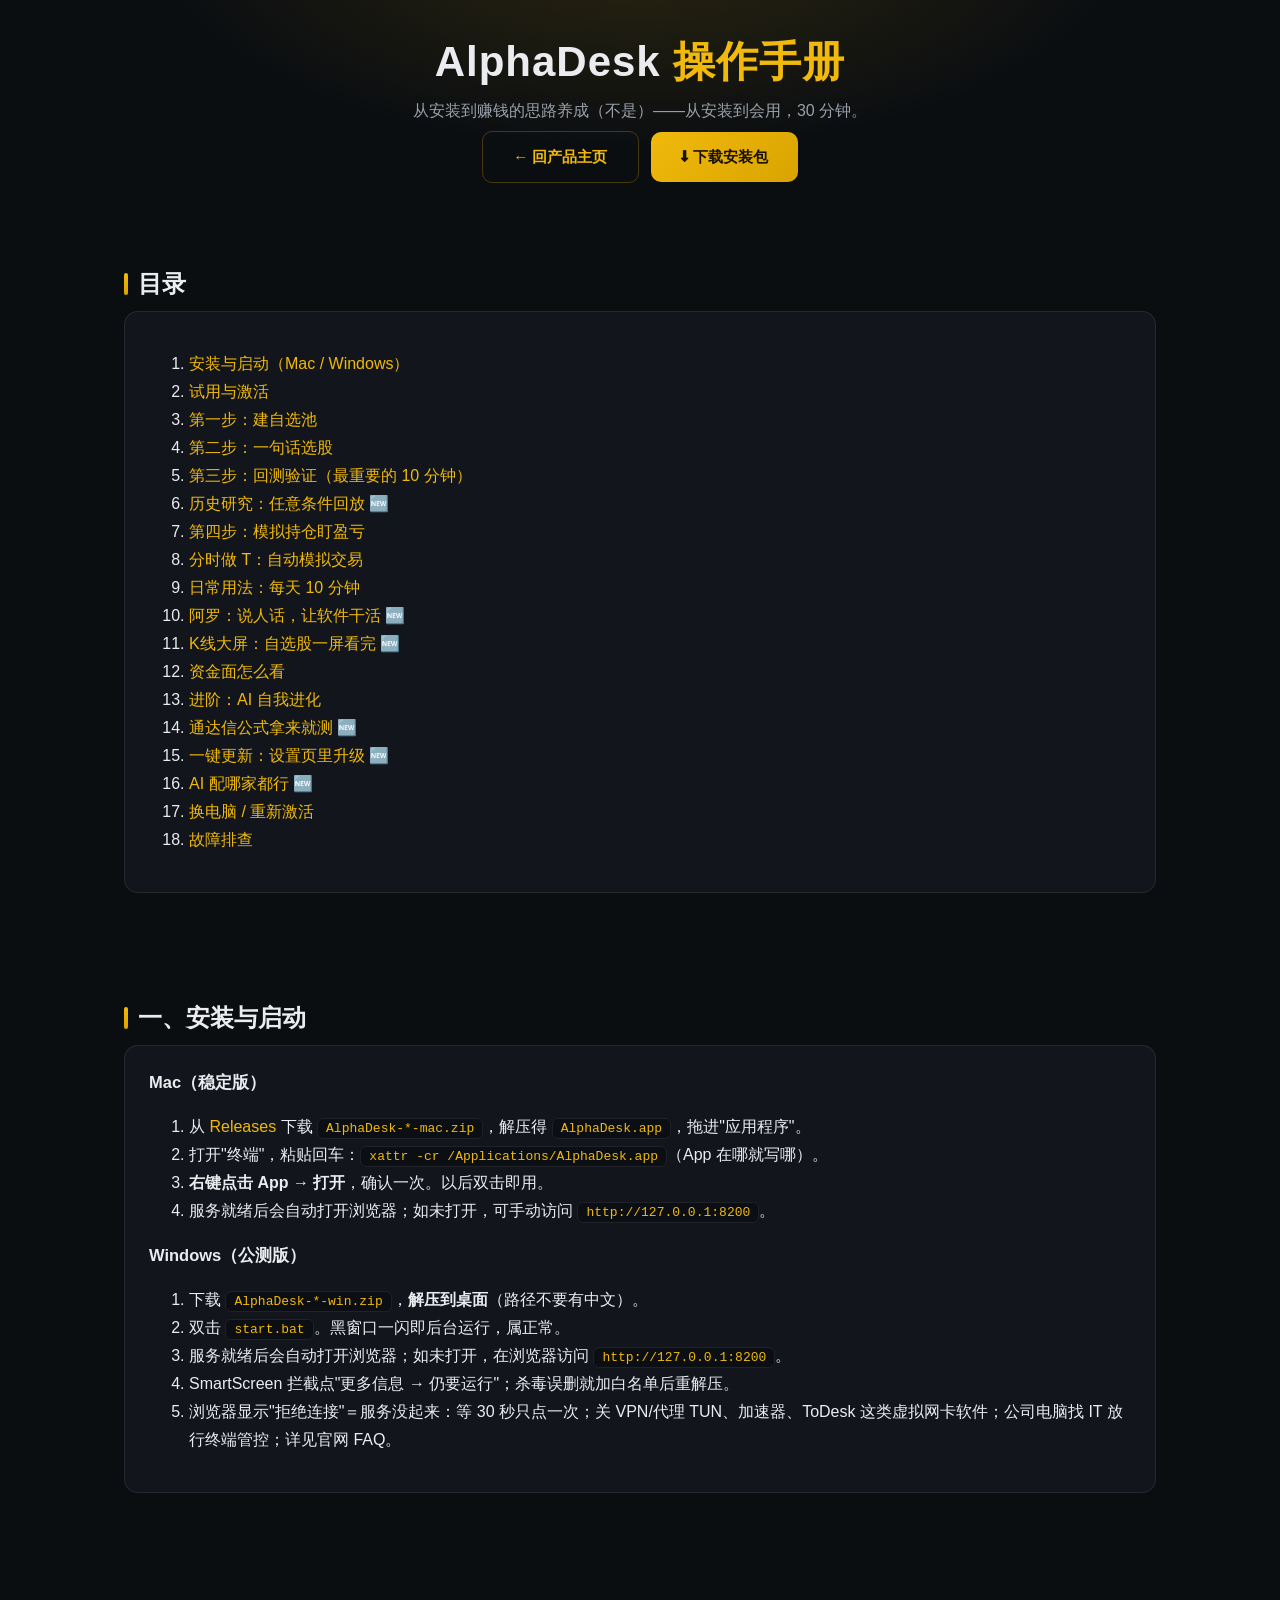
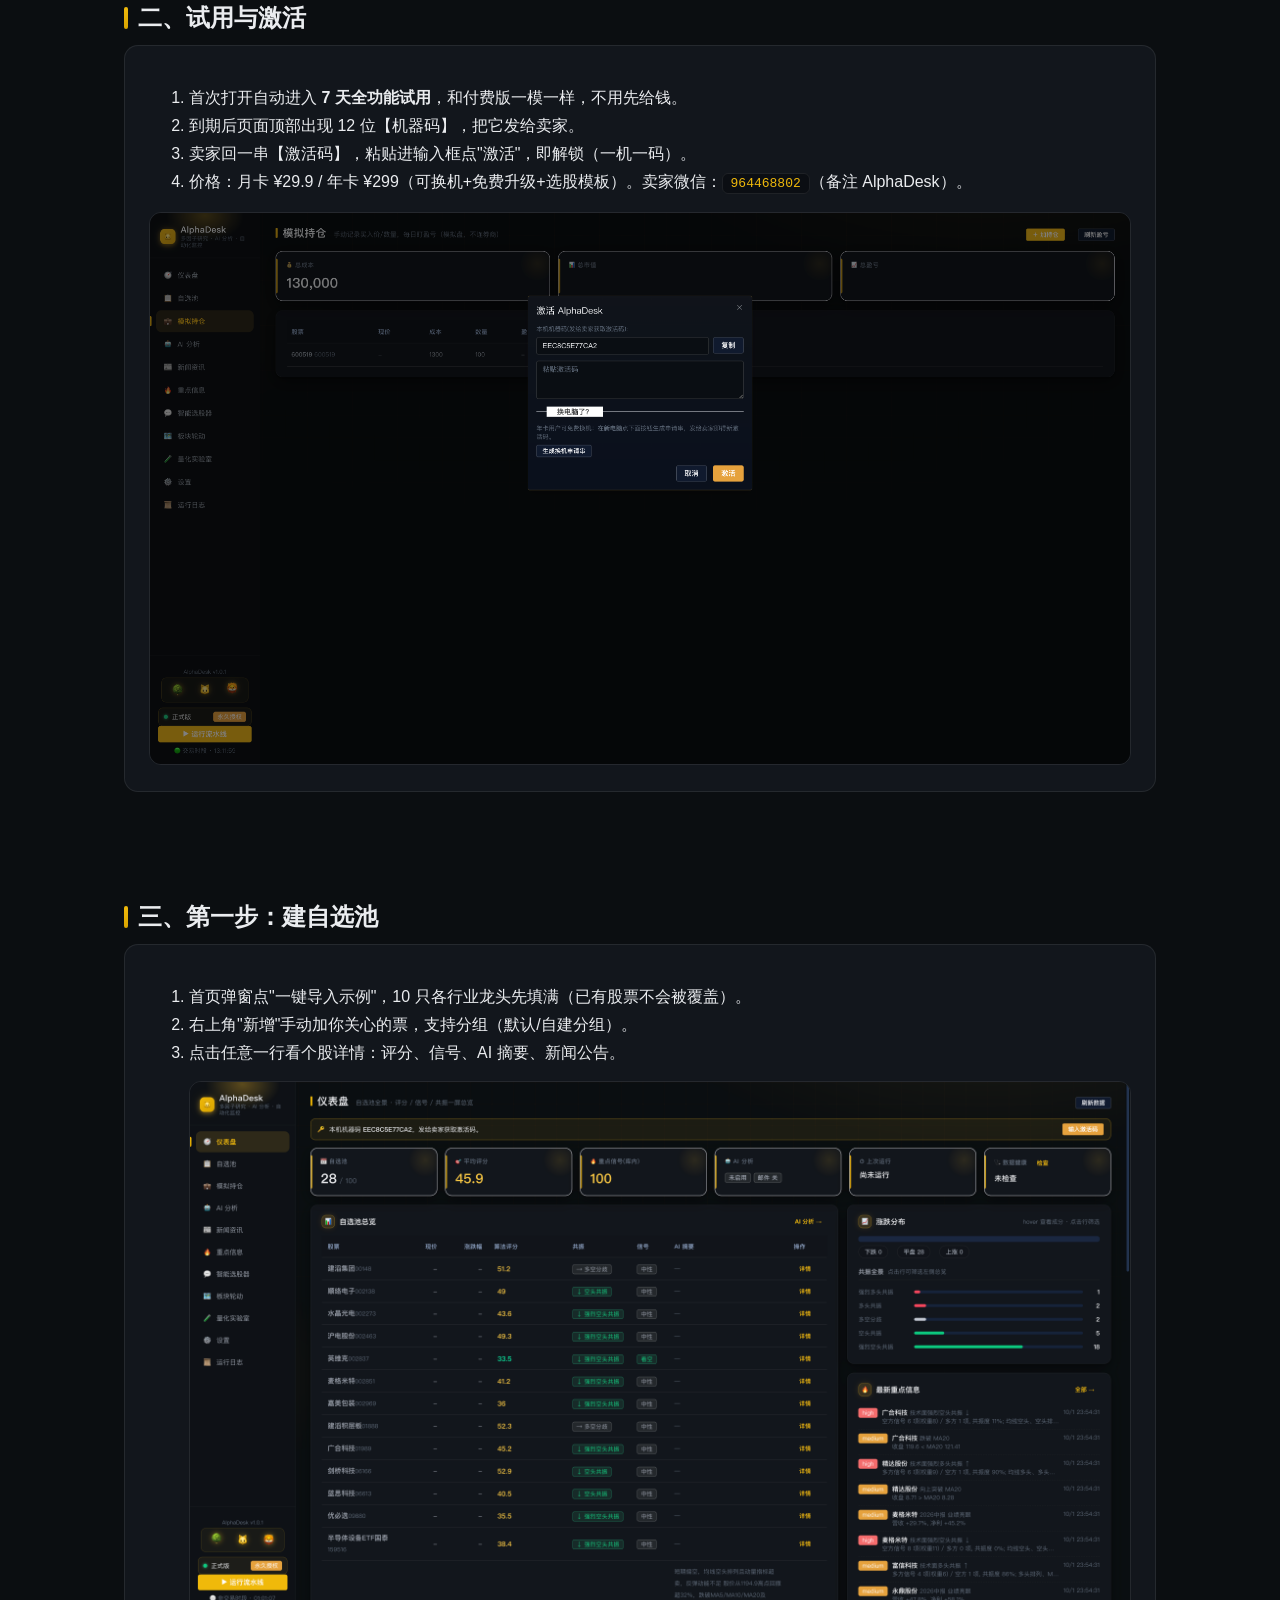
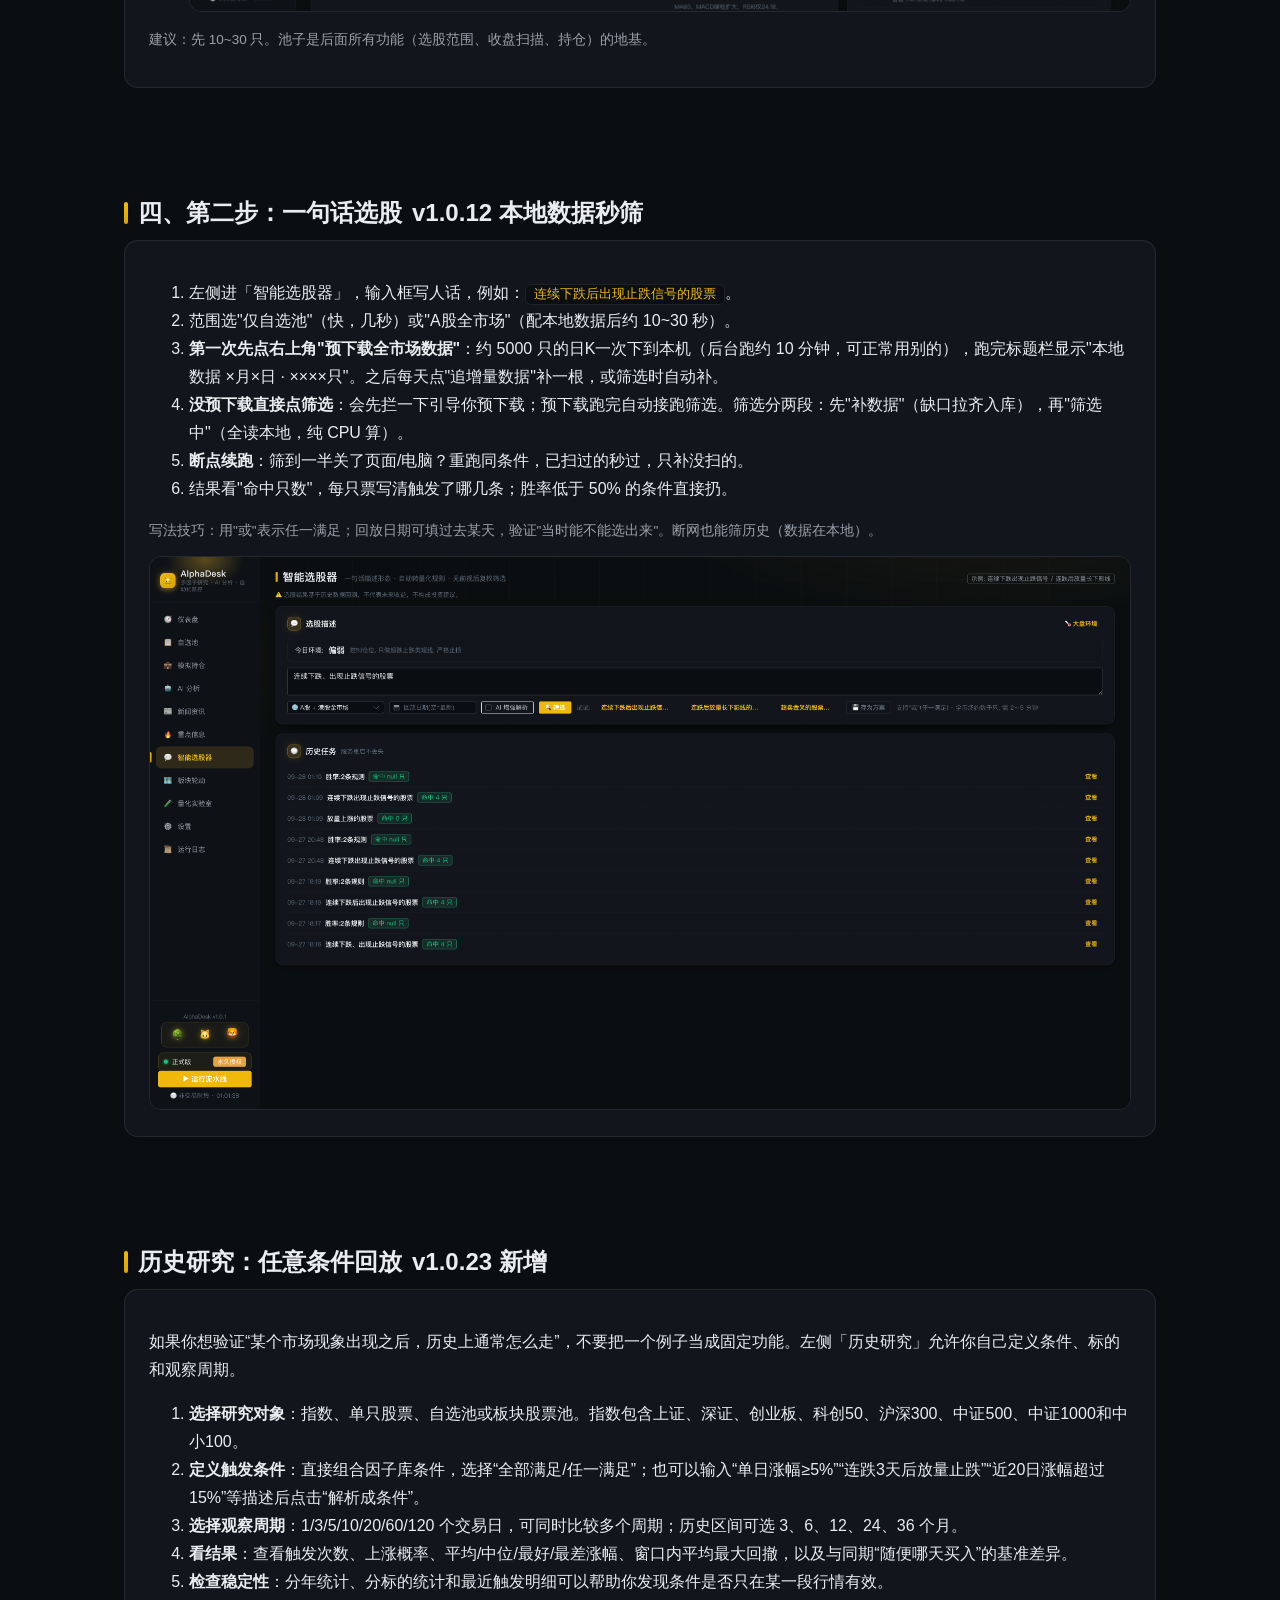
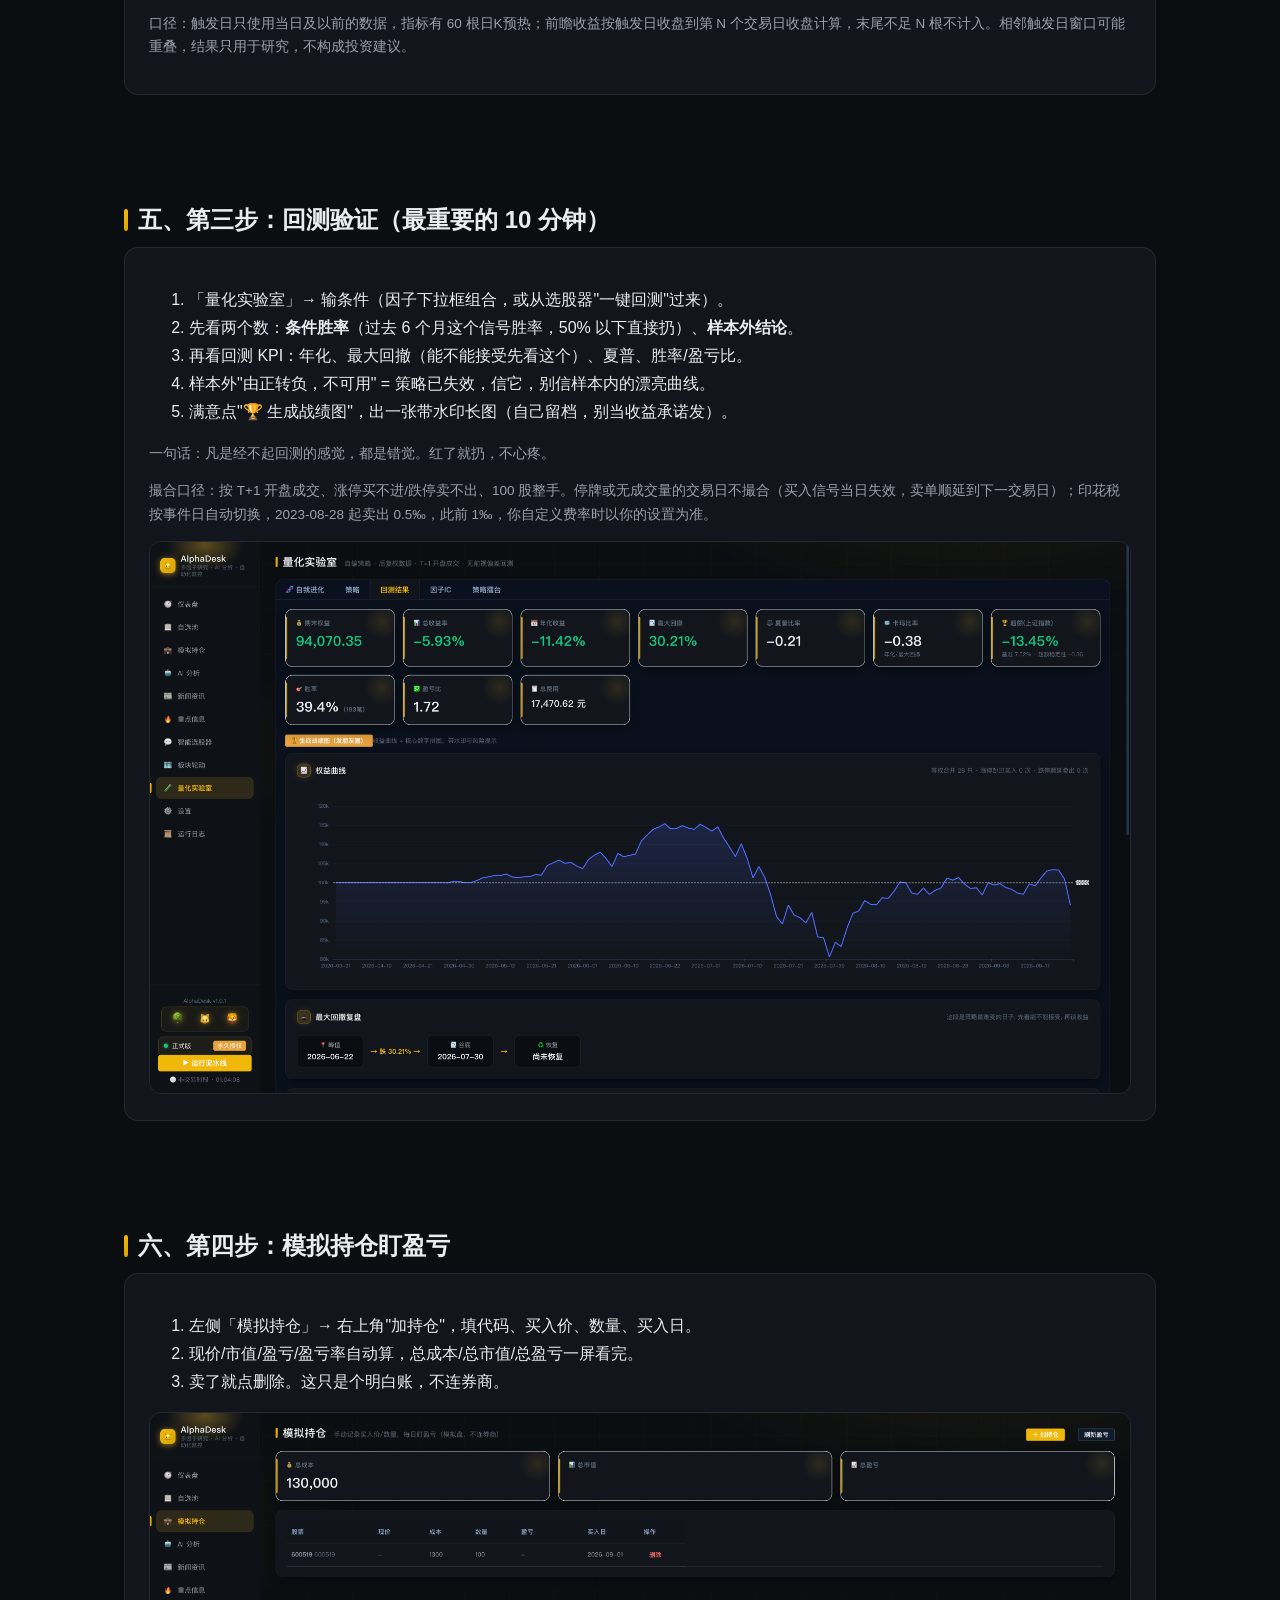
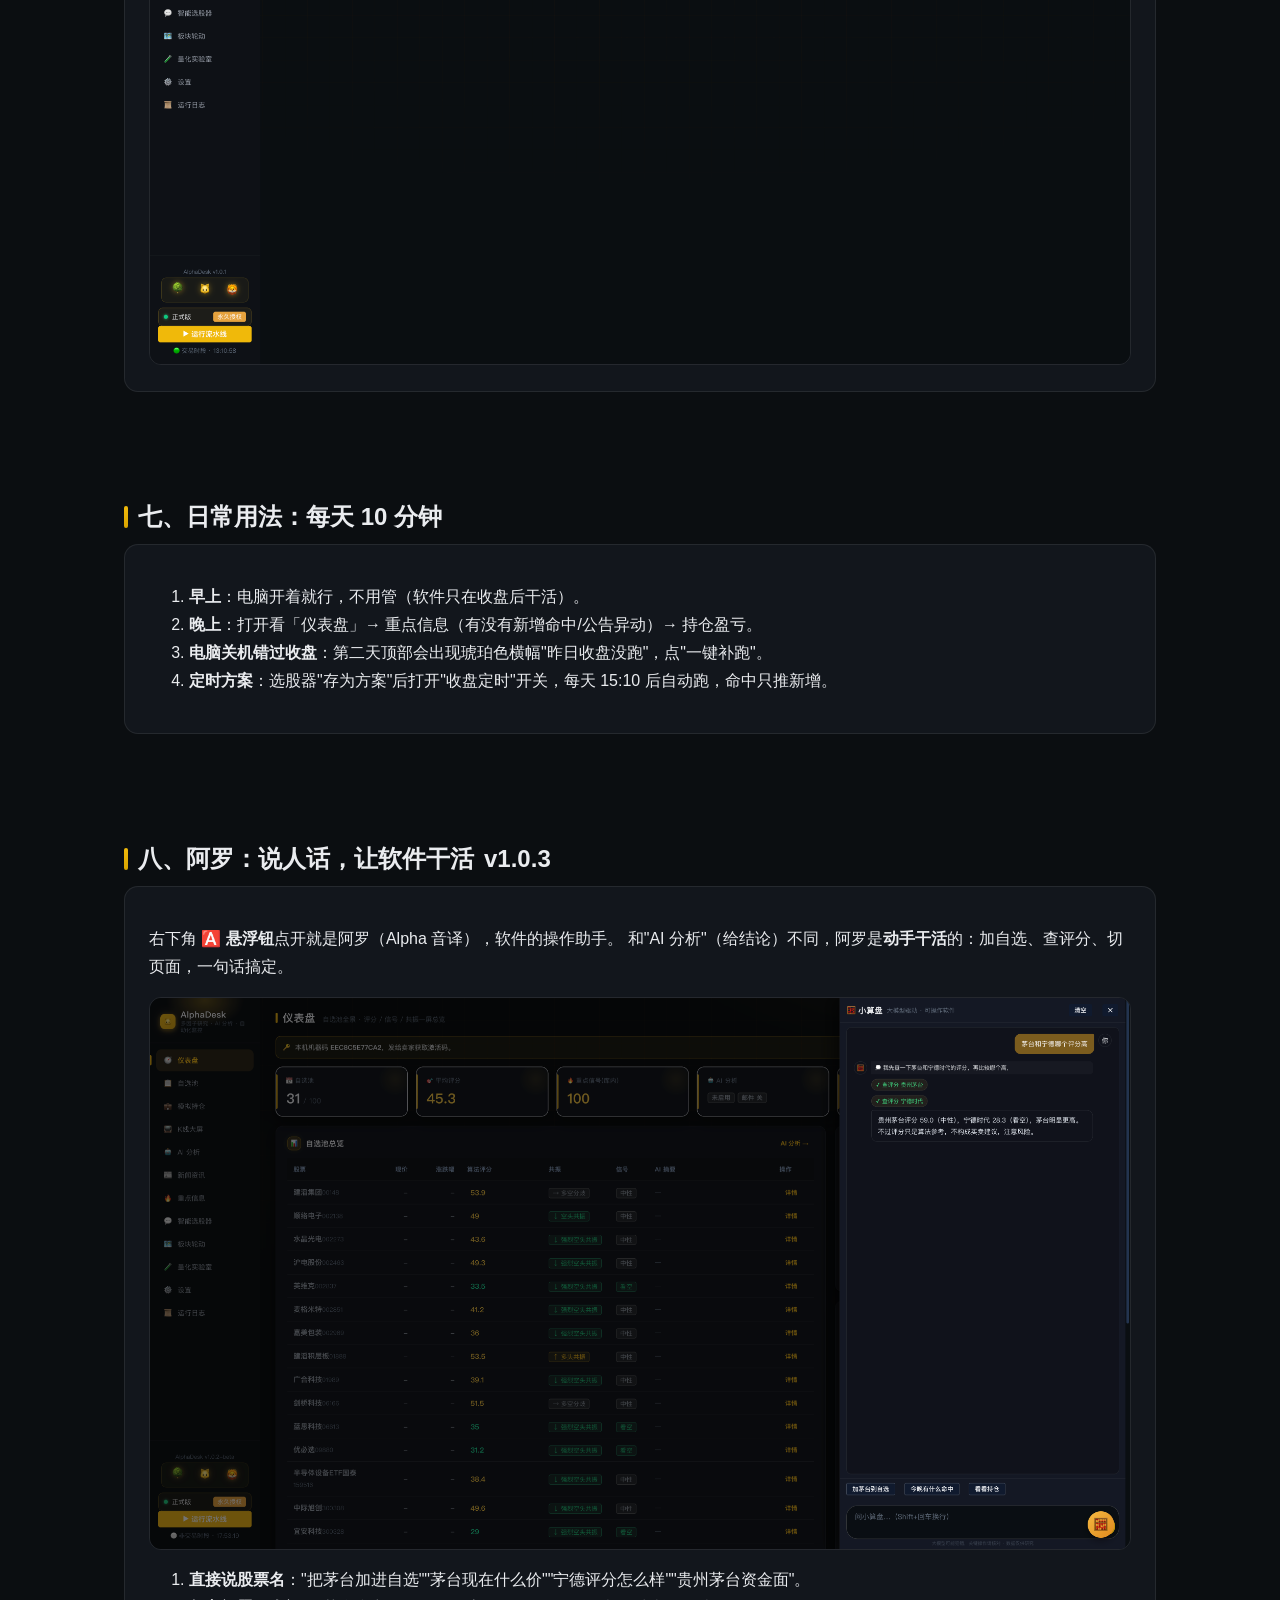
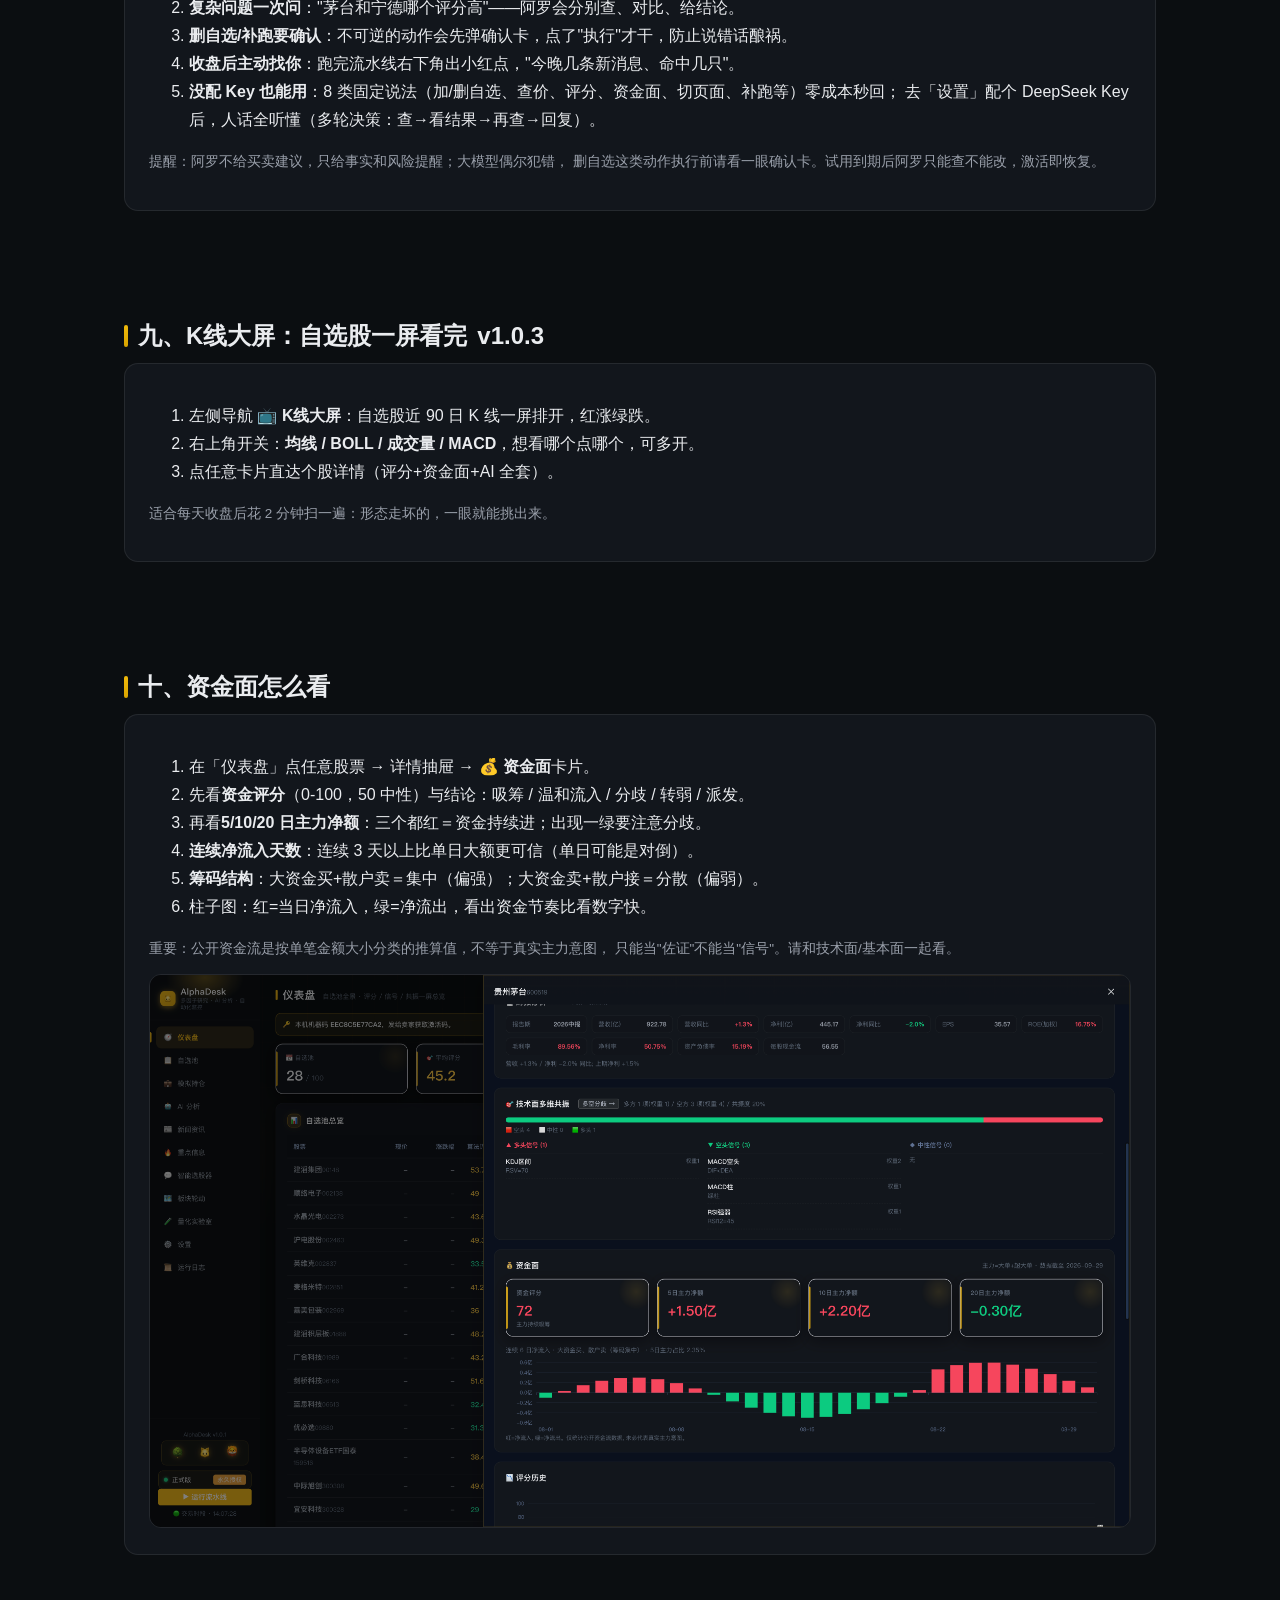
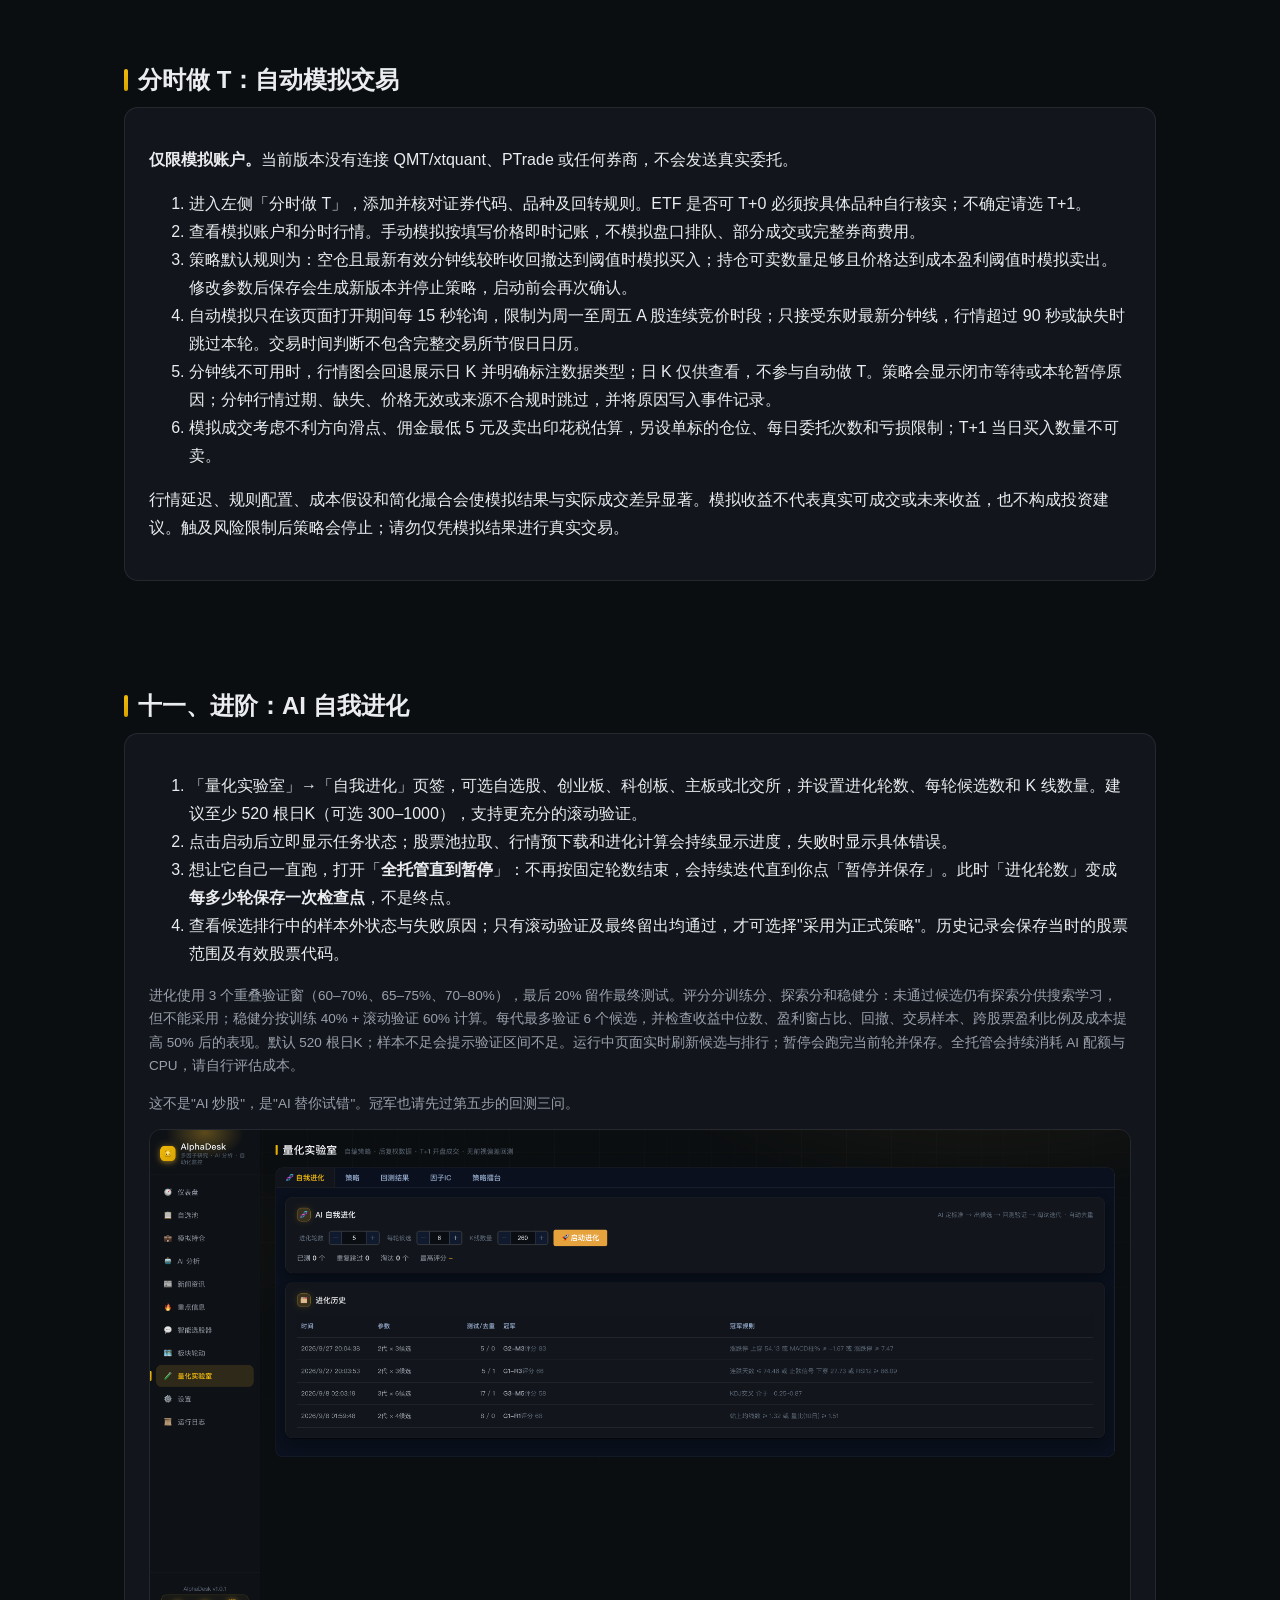
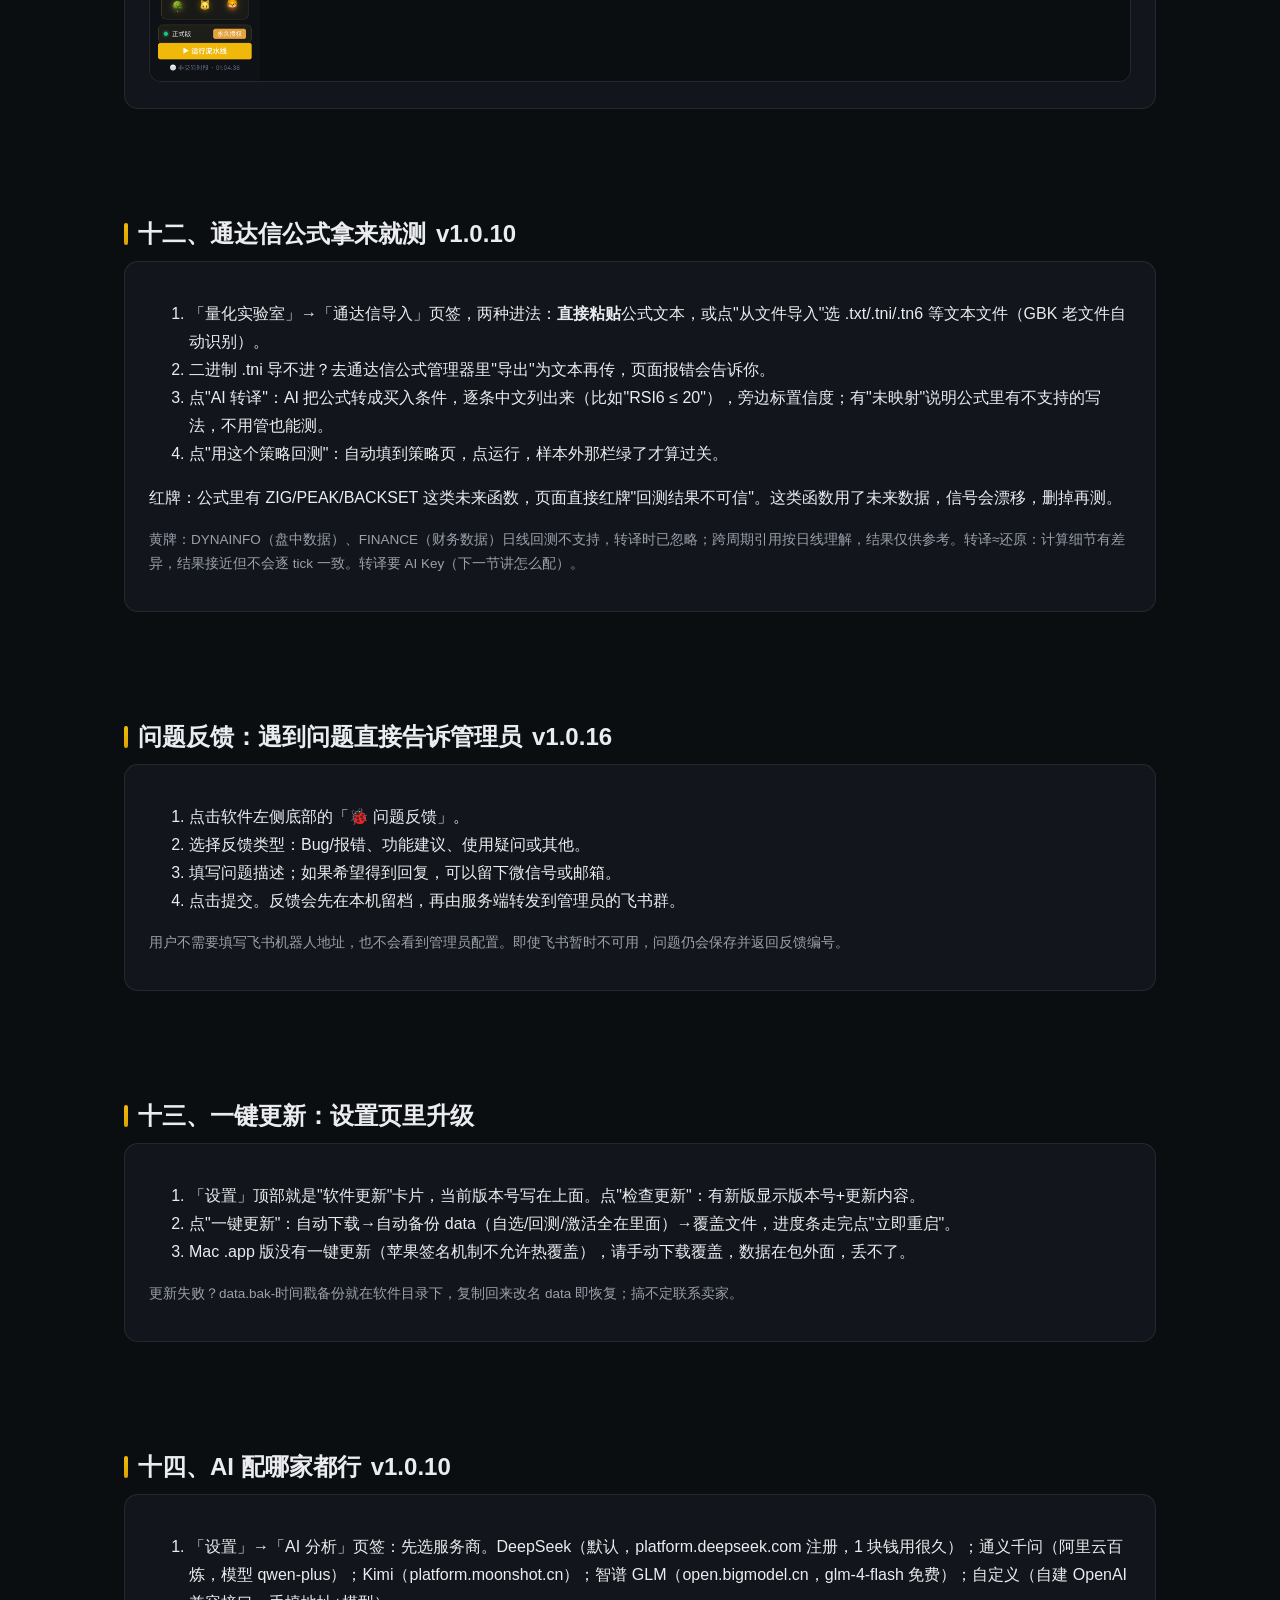
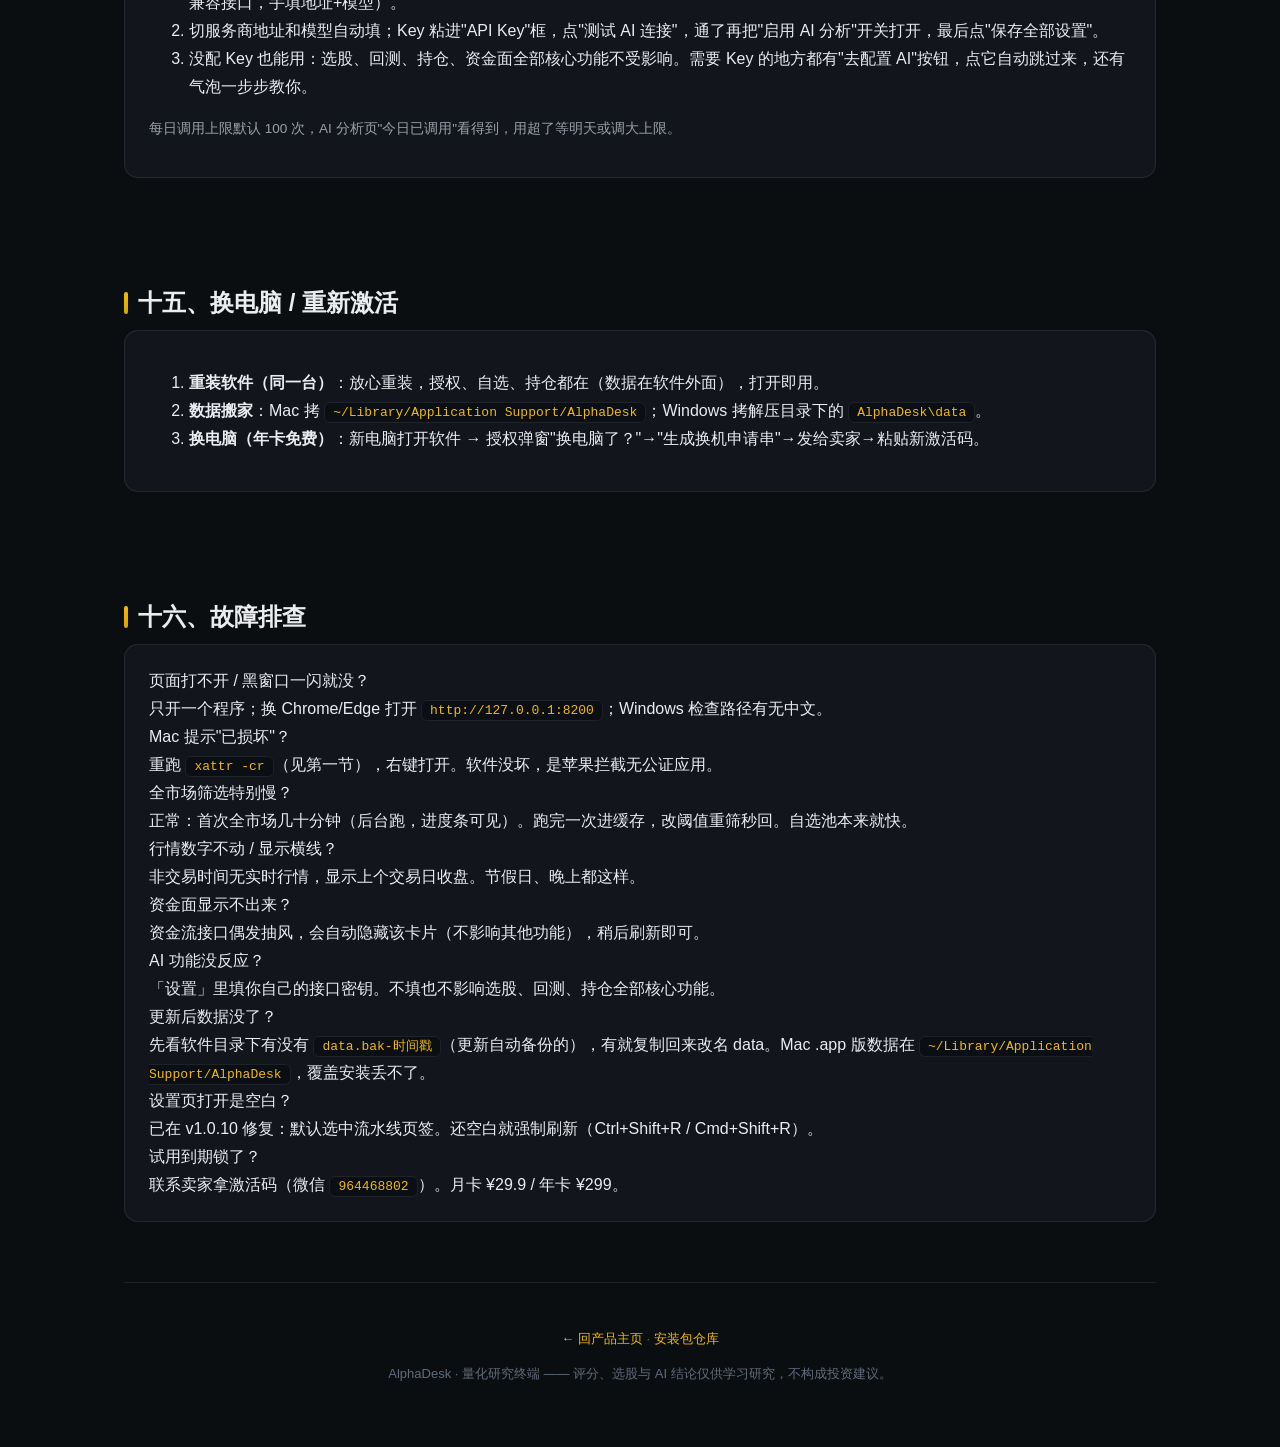
==== commit 44f73aab: "更新 v1.0.23 历史研究手册" ====
--- a/manual.html
+++ b/manual.html
@@ -28,6 +28,7 @@
     <li><a href="#pool">第一步：建自选池</a></li>
     <li><a href="#screen">第二步：一句话选股</a></li>
     <li><a href="#backtest">第三步：回测验证（最重要的 10 分钟）</a></li>
+    <li><a href="#history">历史研究：任意条件回放 🆕</a></li>
     <li><a href="#hold">第四步：模拟持仓盯盈亏</a></li>
     <li><a href="#daytrade">分时做 T：自动模拟交易</a></li>
     <li><a href="#daily">日常用法：每天 10 分钟</a></li>
@@ -98,6 +99,21 @@
   </ol>
   <p class="muted">写法技巧：用"或"表示任一满足；回放日期可填过去某天，验证"当时能不能选出来"。断网也能筛历史（数据在本地）。</p>
     <img class="shot" src="assets/screener-v101.png" alt="智能选股器" /></div>
+</section>
+
+<section id="history">
+  <h2 class="sec-title">历史研究：任意条件回放 <span class="tag">v1.0.23 新增</span></h2>
+  <div class="card">
+    <p>如果你想验证“某个市场现象出现之后，历史上通常怎么走”，不要把一个例子当成固定功能。左侧「历史研究」允许你自己定义条件、标的和观察周期。</p>
+    <ol>
+      <li><b>选择研究对象</b>：指数、单只股票、自选池或板块股票池。指数包含上证、深证、创业板、科创50、沪深300、中证500、中证1000和中小100。</li>
+      <li><b>定义触发条件</b>：直接组合因子库条件，选择“全部满足/任一满足”；也可以输入“单日涨幅≥5%”“连跌3天后放量止跌”“近20日涨幅超过15%”等描述后点击“解析成条件”。</li>
+      <li><b>选择观察周期</b>：1/3/5/10/20/60/120 个交易日，可同时比较多个周期；历史区间可选 3、6、12、24、36 个月。</li>
+      <li><b>看结果</b>：查看触发次数、上涨概率、平均/中位/最好/最差涨幅、窗口内平均最大回撤，以及与同期“随便哪天买入”的基准差异。</li>
+      <li><b>检查稳定性</b>：分年统计、分标的统计和最近触发明细可以帮助你发现条件是否只在某一段行情有效。</li>
+    </ol>
+    <p class="muted">口径：触发日只使用当日及以前的数据，指标有 60 根日K预热；前瞻收益按触发日收盘到第 N 个交易日收盘计算，末尾不足 N 根不计入。相邻触发日窗口可能重叠，结果只用于研究，不构成投资建议。</p>
+  </div>
 </section>
 
 <section id="backtest">
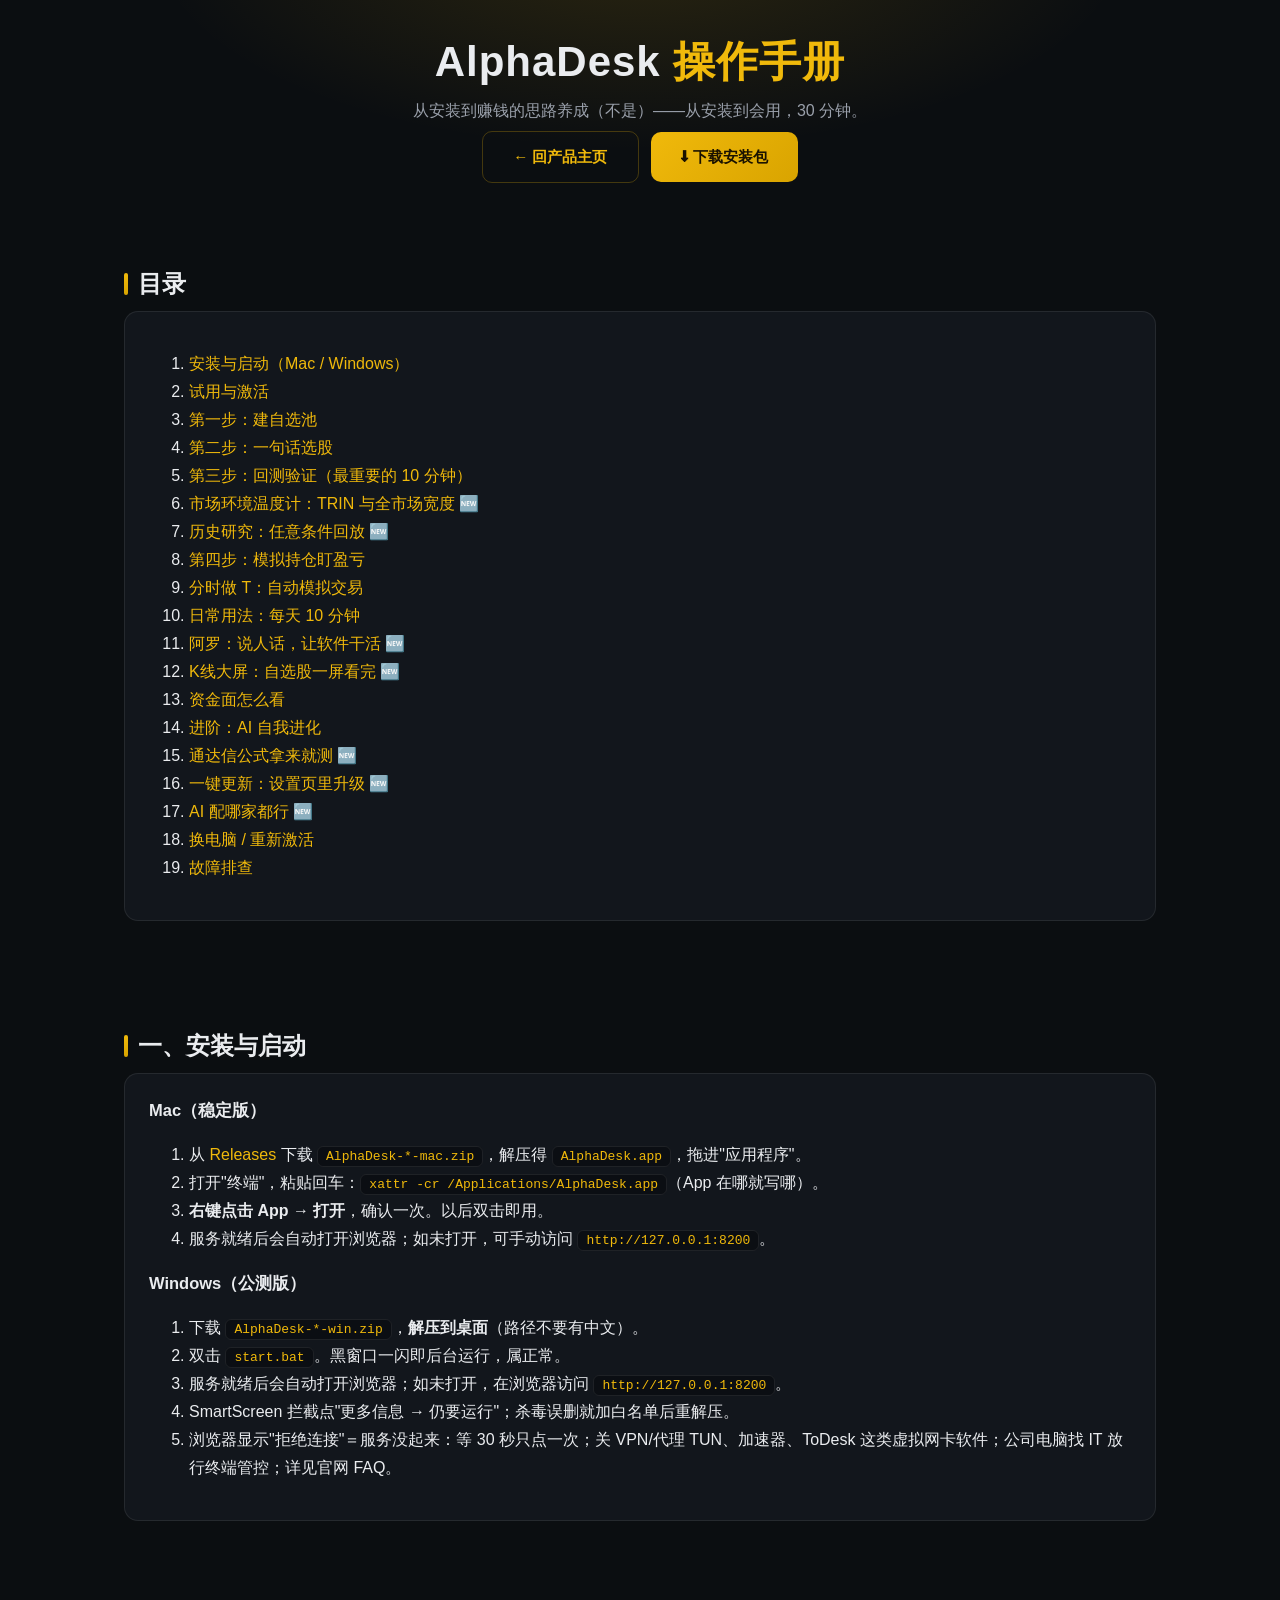
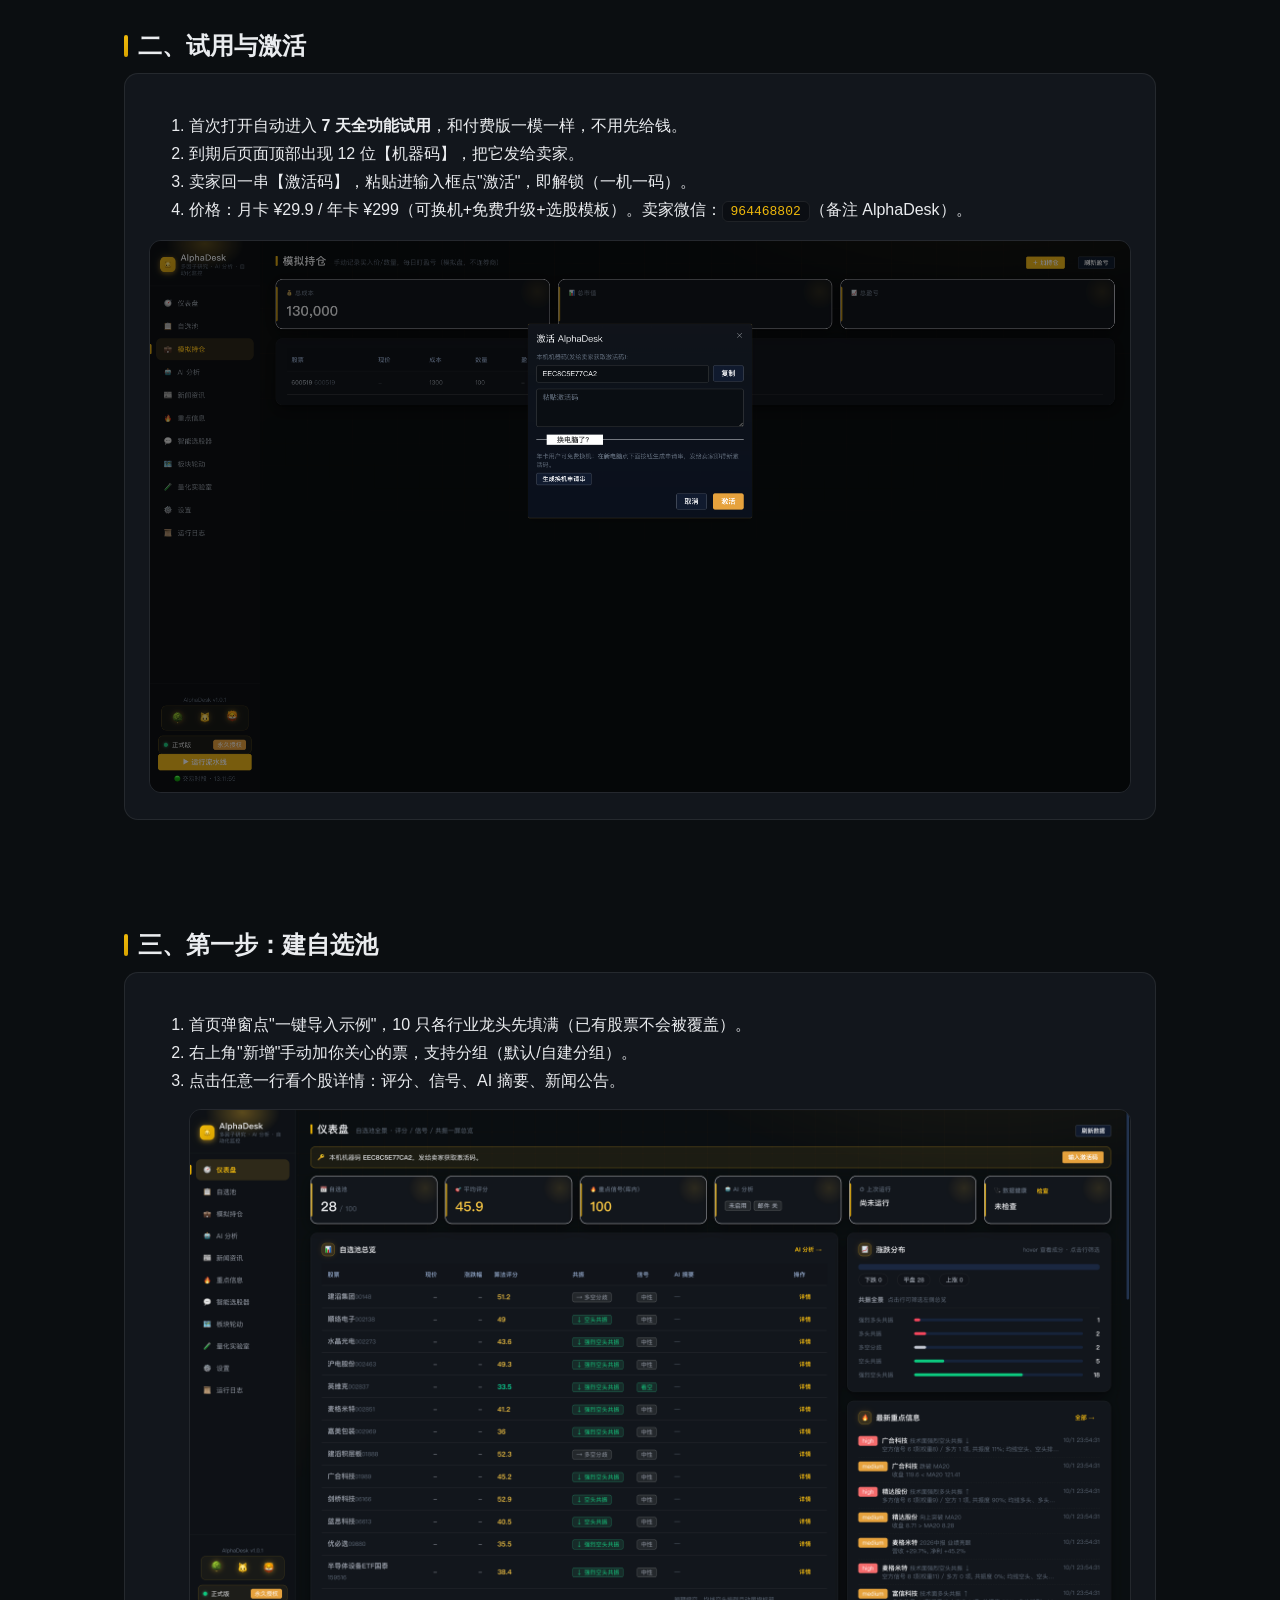
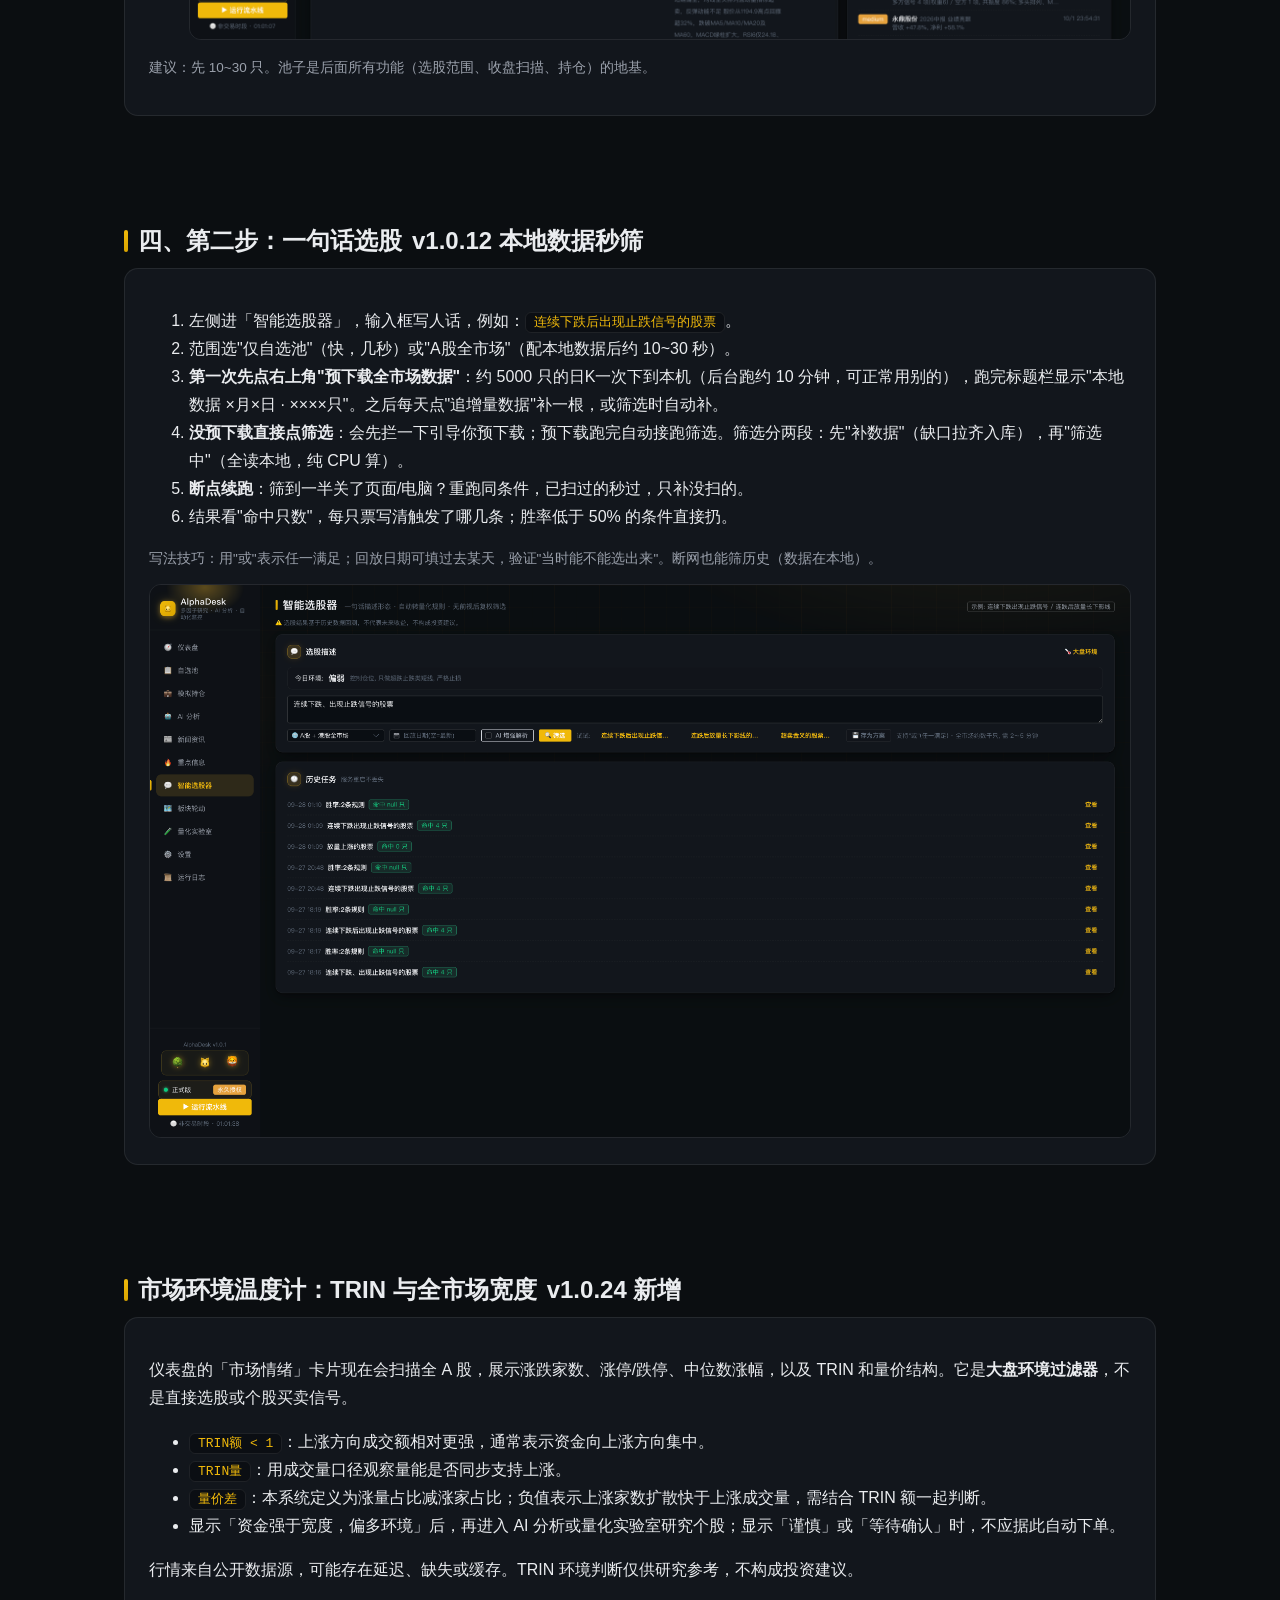
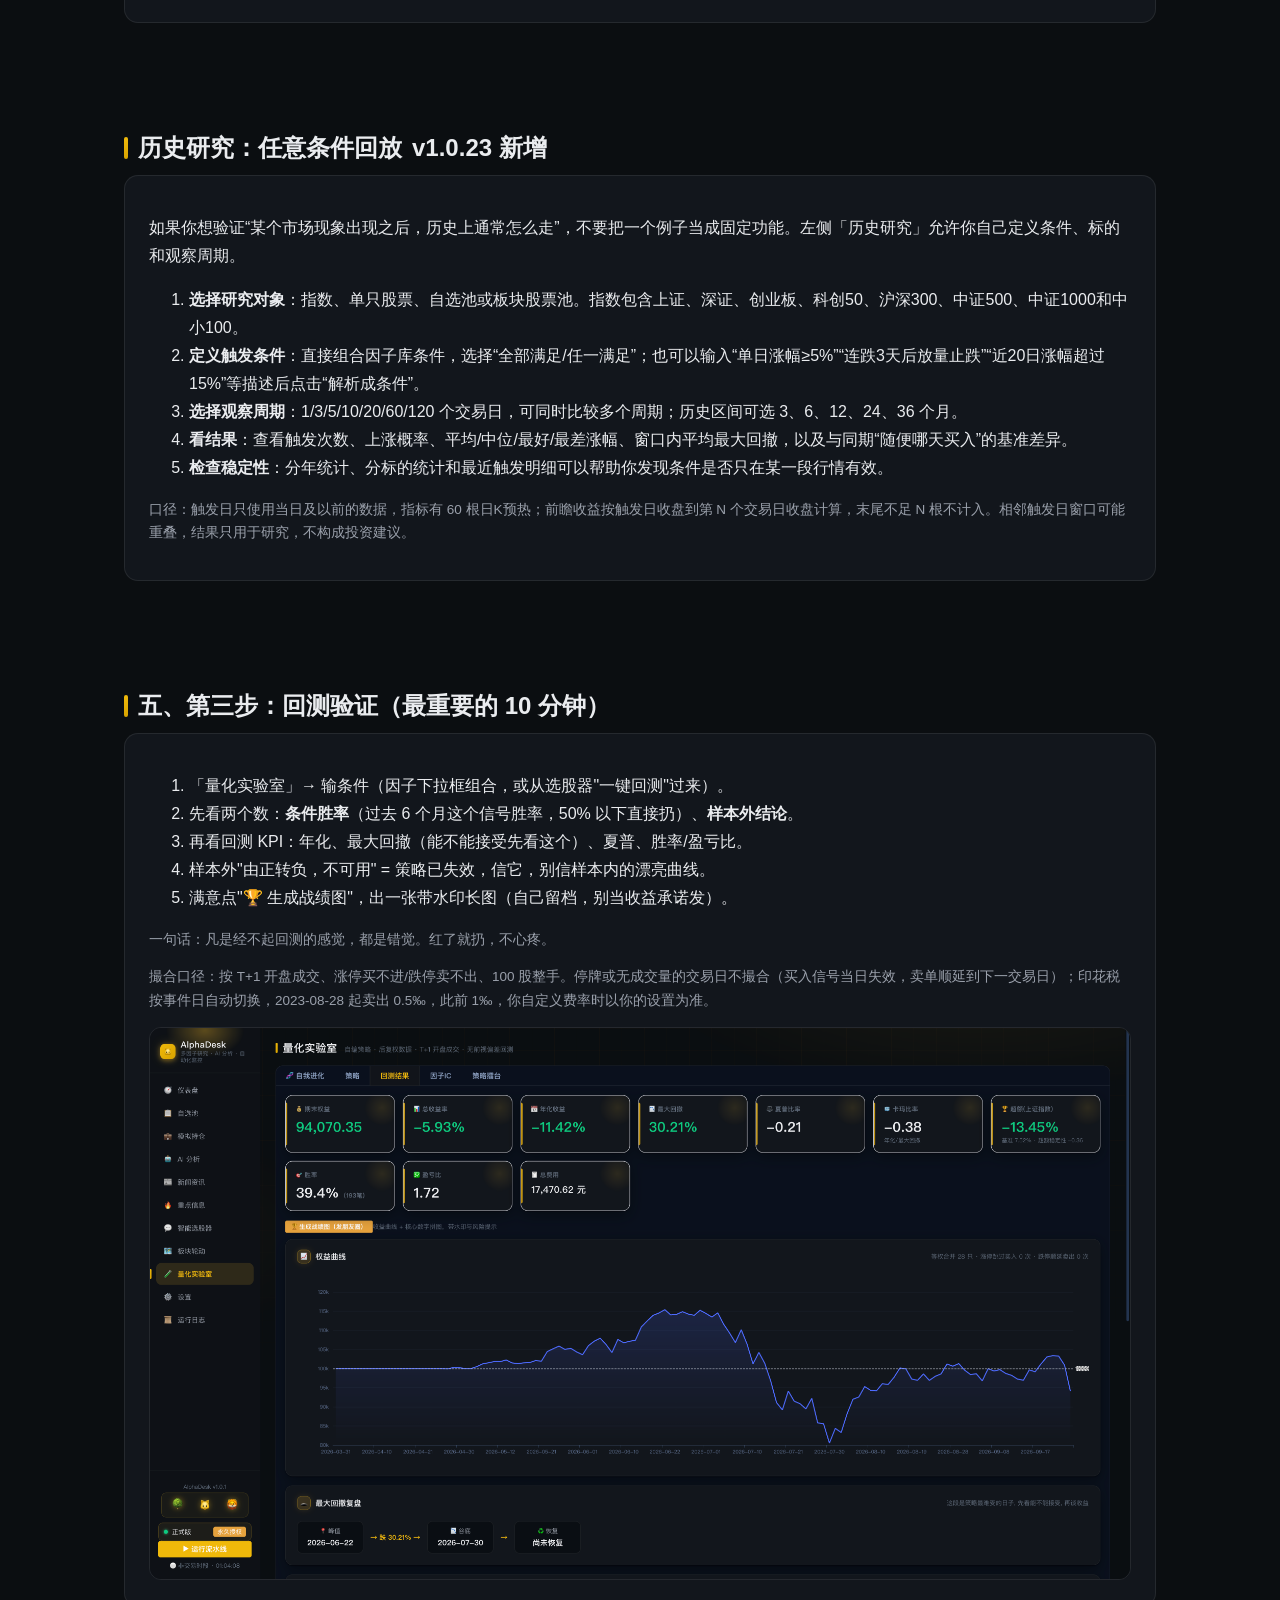
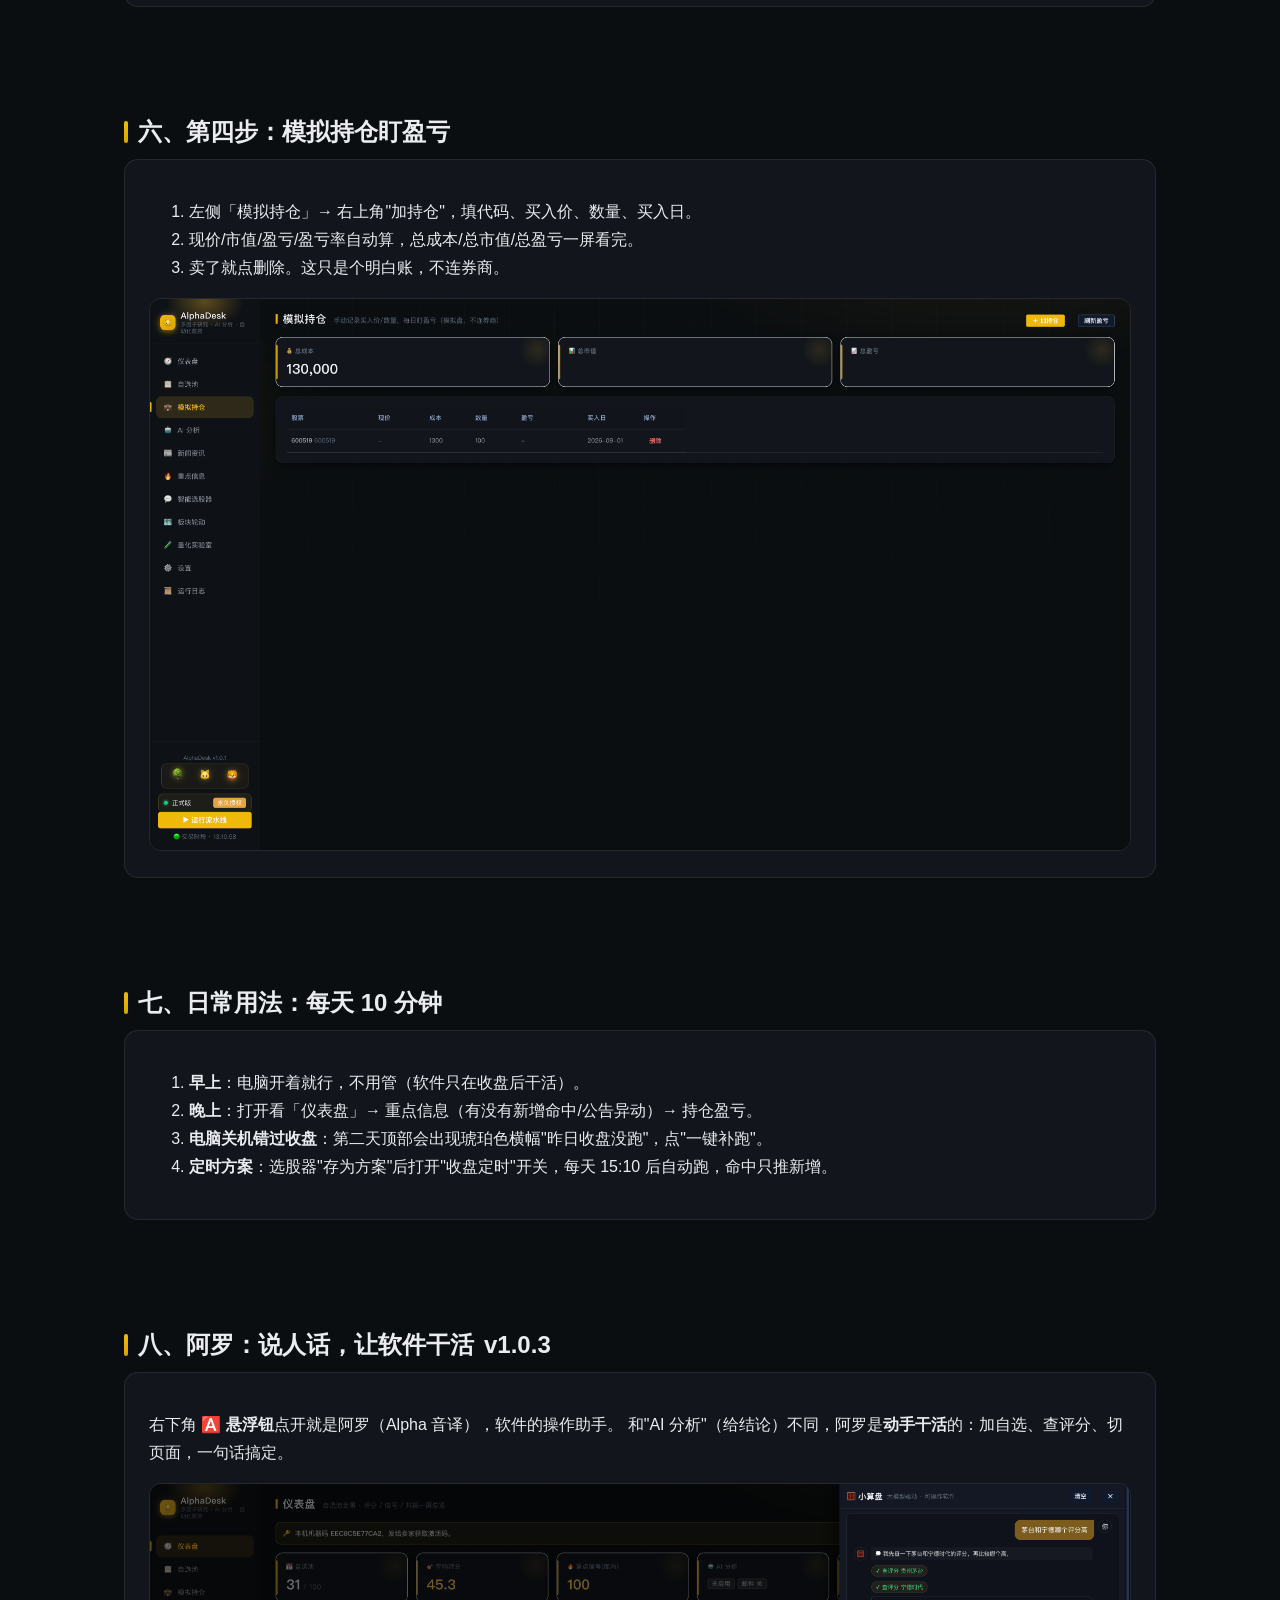
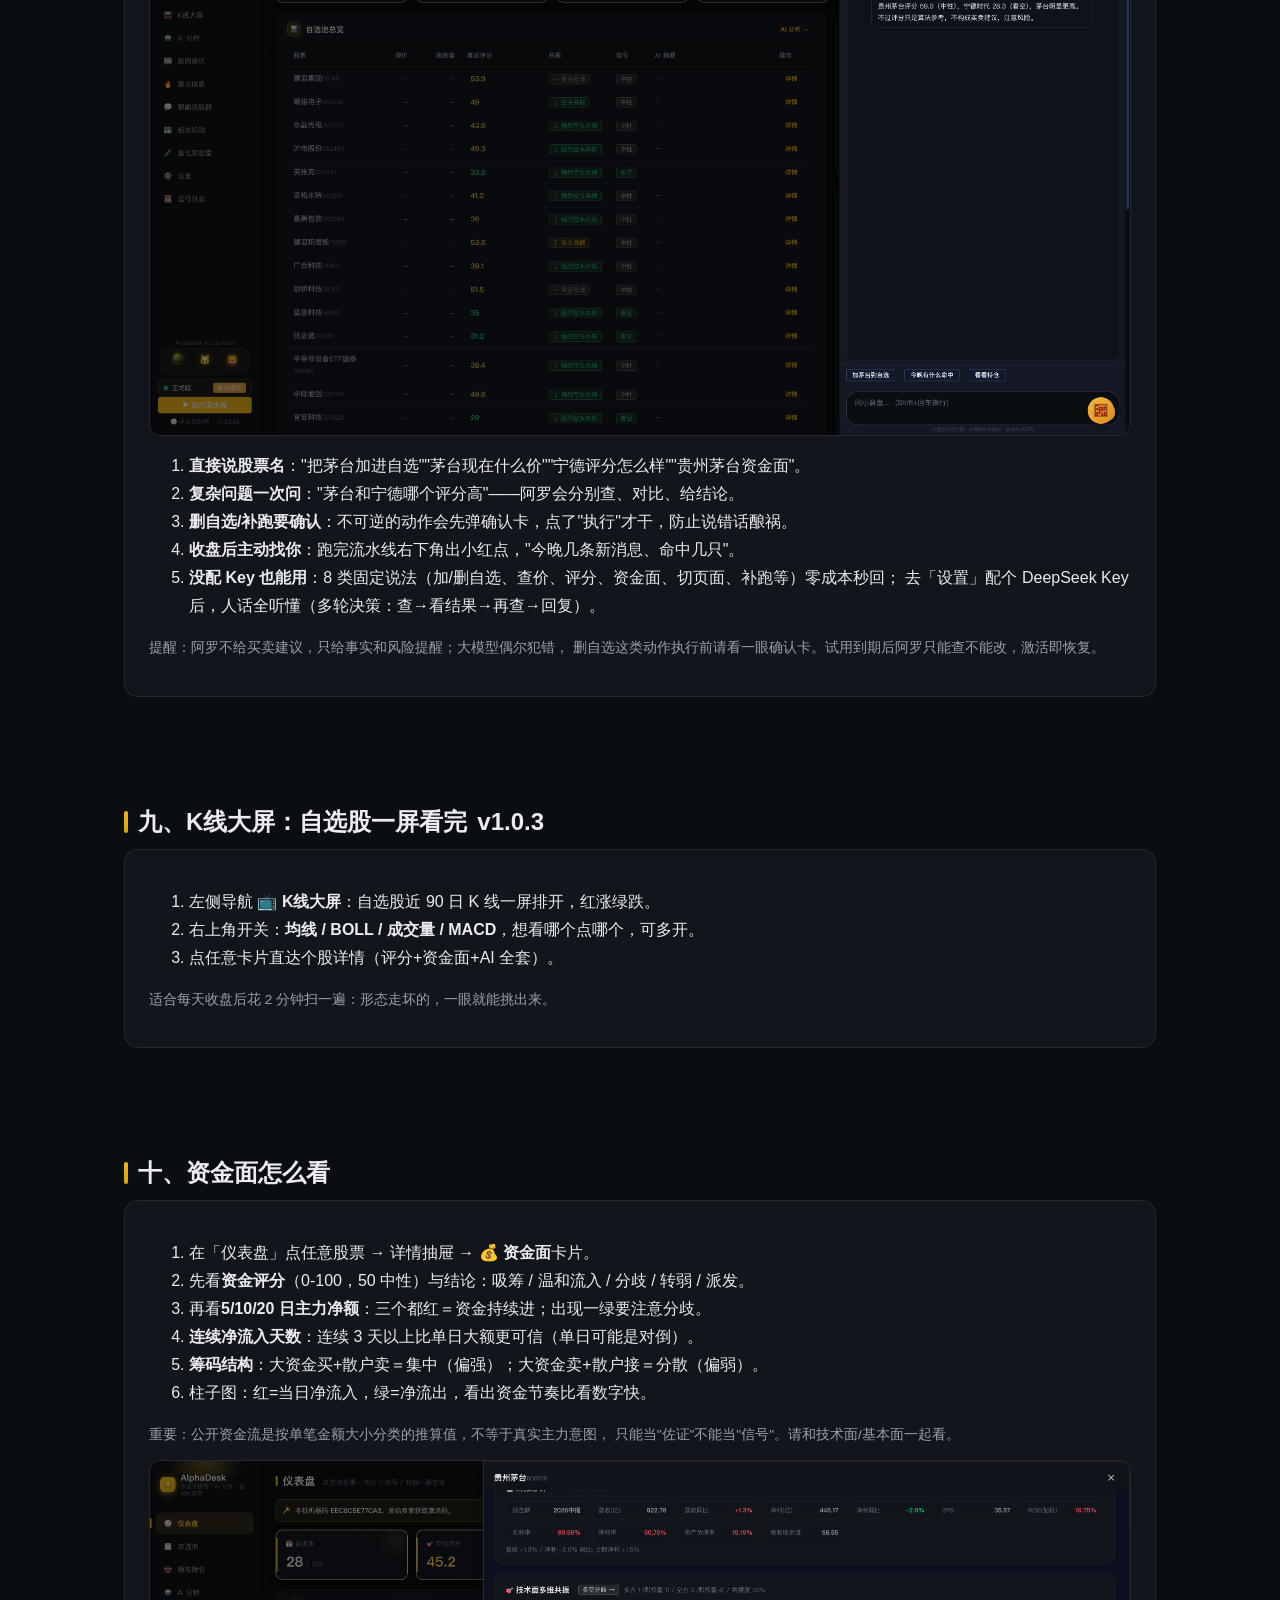
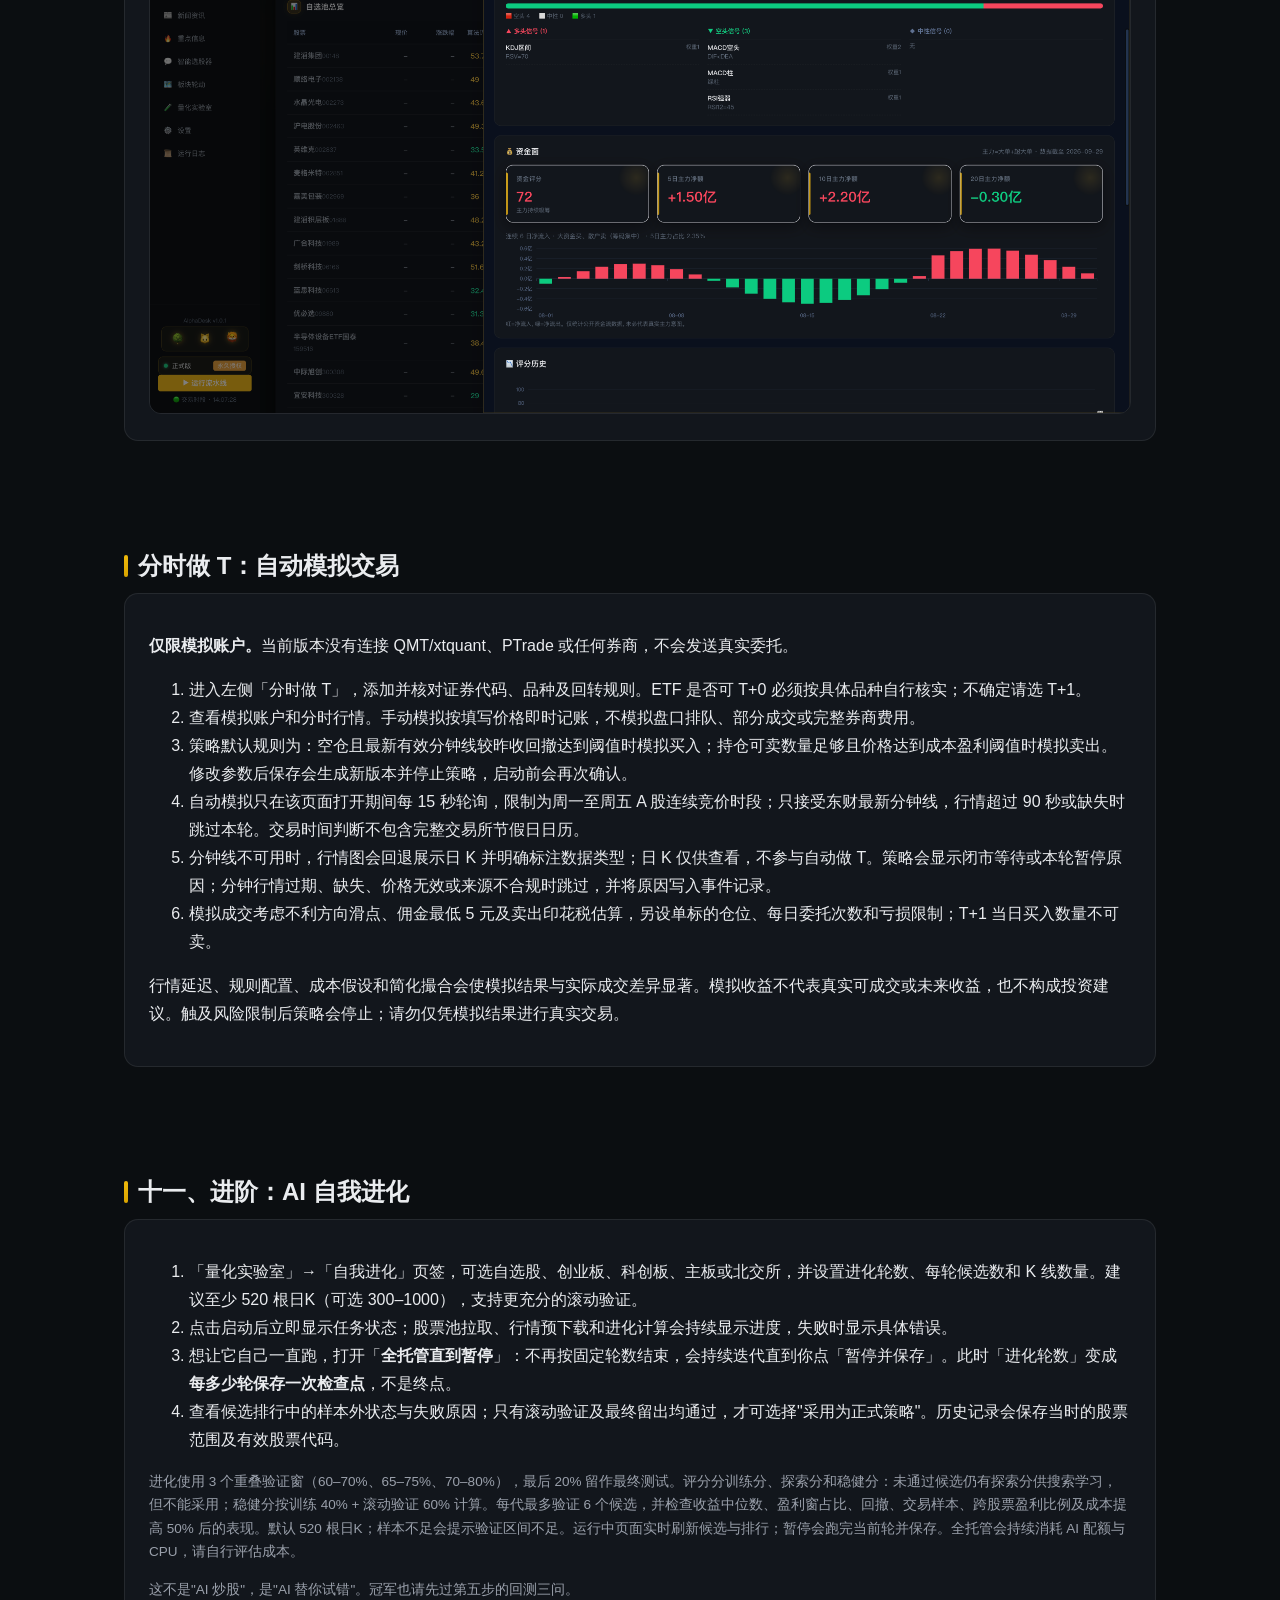
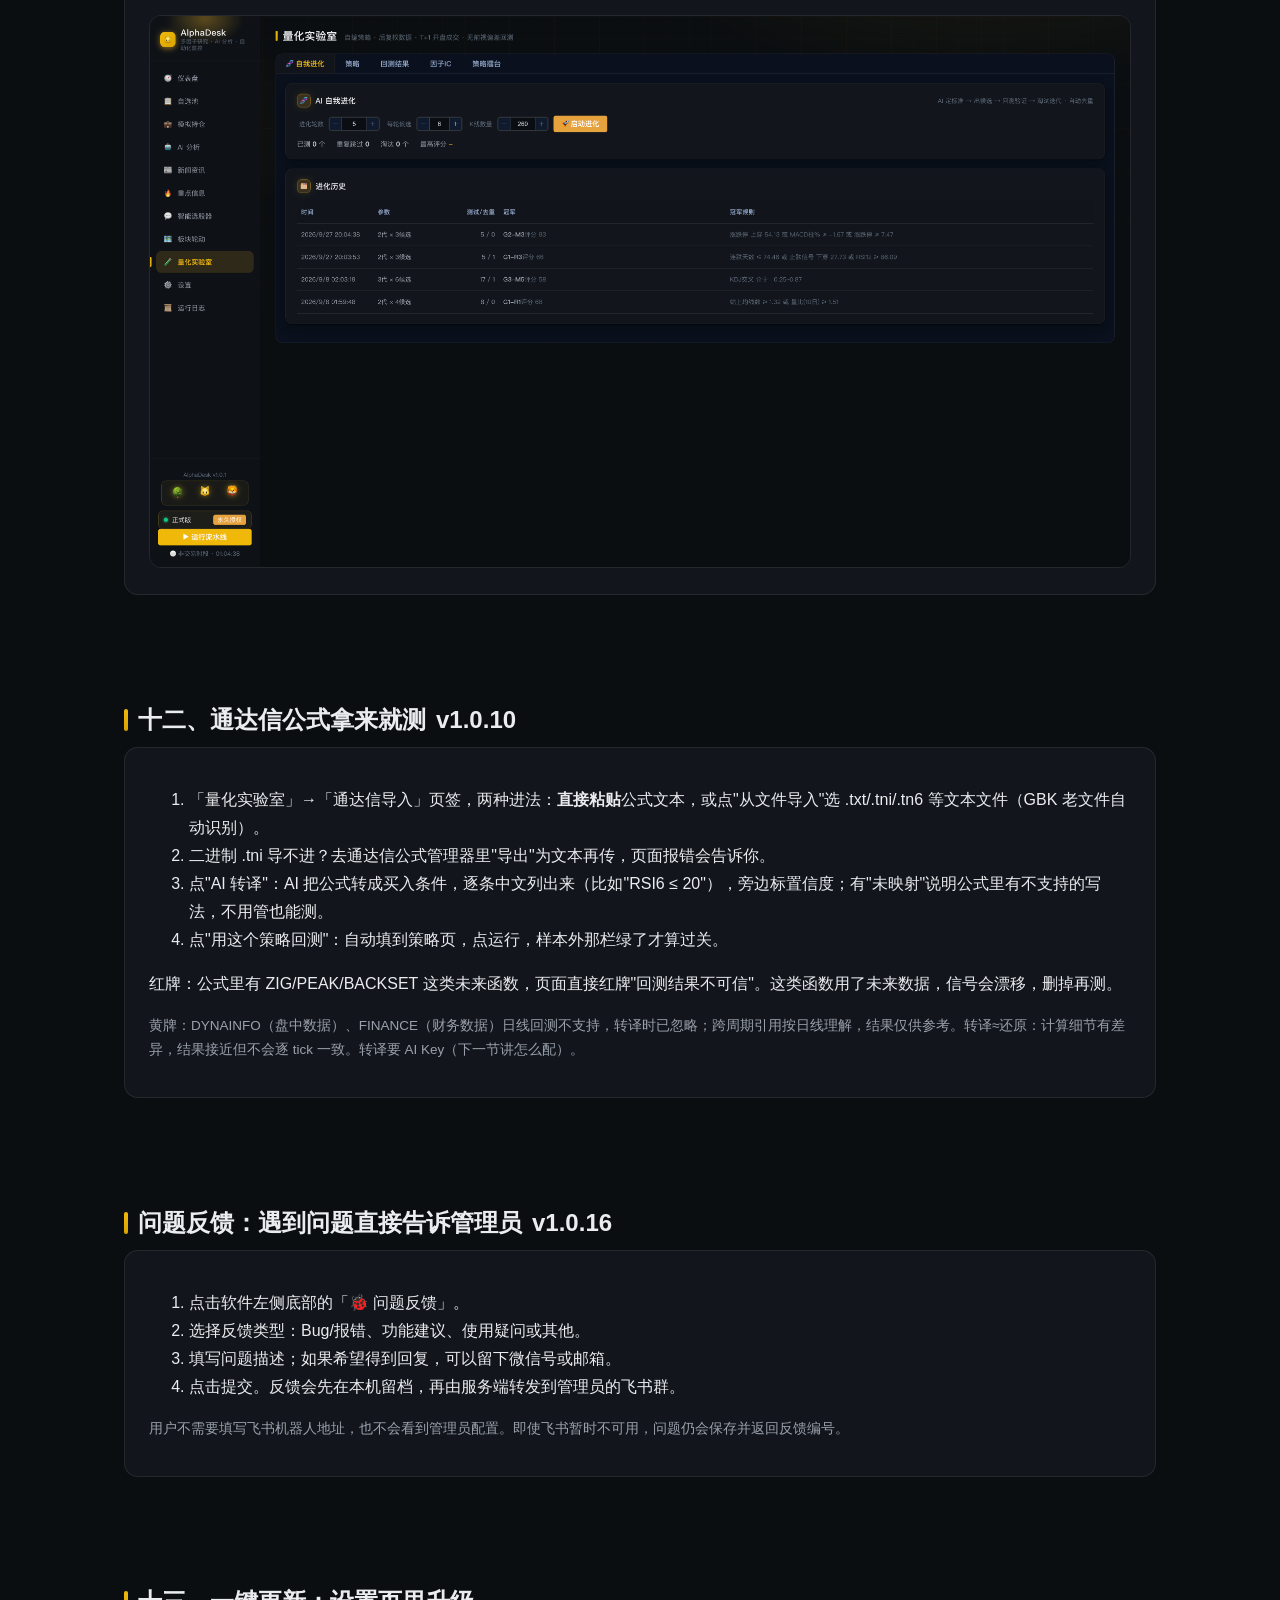
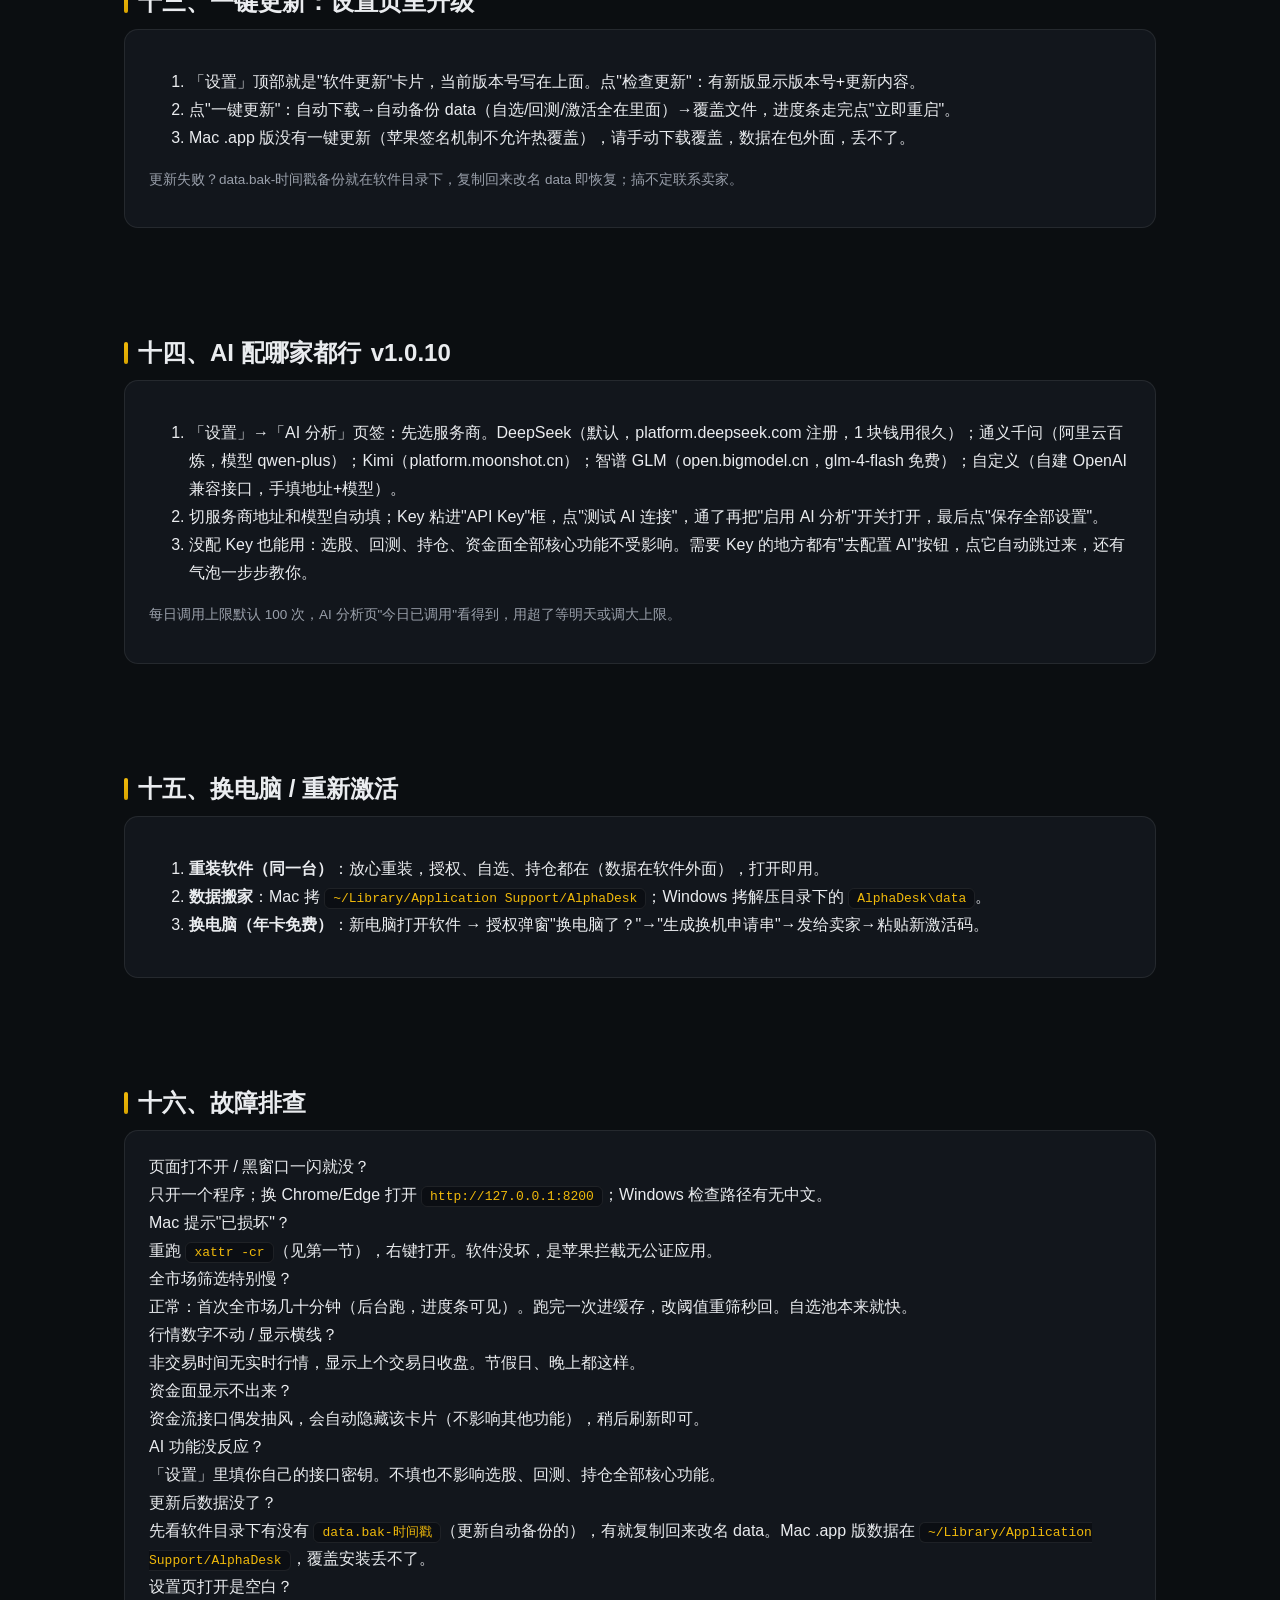
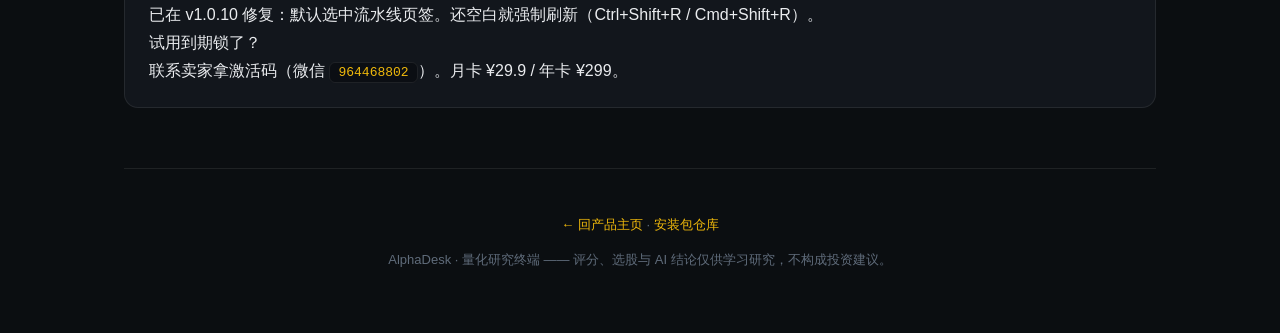
==== commit dcde96a1: "发布 v1.0.24：更新在线手册" ====
--- a/manual.html
+++ b/manual.html
@@ -28,6 +28,7 @@
     <li><a href="#pool">第一步：建自选池</a></li>
     <li><a href="#screen">第二步：一句话选股</a></li>
     <li><a href="#backtest">第三步：回测验证（最重要的 10 分钟）</a></li>
+    <li><a href="#breadth">市场环境温度计：TRIN 与全市场宽度 🆕</a></li>
     <li><a href="#history">历史研究：任意条件回放 🆕</a></li>
     <li><a href="#hold">第四步：模拟持仓盯盈亏</a></li>
     <li><a href="#daytrade">分时做 T：自动模拟交易</a></li>
@@ -99,6 +100,20 @@
   </ol>
   <p class="muted">写法技巧：用"或"表示任一满足；回放日期可填过去某天，验证"当时能不能选出来"。断网也能筛历史（数据在本地）。</p>
     <img class="shot" src="assets/screener-v101.png" alt="智能选股器" /></div>
+</section>
+
+<section id="breadth">
+  <h2 class="sec-title">市场环境温度计：TRIN 与全市场宽度 <span class="tag">v1.0.24 新增</span></h2>
+  <div class="card">
+    <p>仪表盘的「市场情绪」卡片现在会扫描全 A 股，展示涨跌家数、涨停/跌停、中位数涨幅，以及 TRIN 和量价结构。它是<strong>大盘环境过滤器</strong>，不是直接选股或个股买卖信号。</p>
+    <ul>
+      <li><code>TRIN额 &lt; 1</code>：上涨方向成交额相对更强，通常表示资金向上涨方向集中。</li>
+      <li><code>TRIN量</code>：用成交量口径观察量能是否同步支持上涨。</li>
+      <li><code>量价差</code>：本系统定义为涨量占比减涨家占比；负值表示上涨家数扩散快于上涨成交量，需结合 TRIN 额一起判断。</li>
+      <li>显示「资金强于宽度，偏多环境」后，再进入 AI 分析或量化实验室研究个股；显示「谨慎」或「等待确认」时，不应据此自动下单。</li>
+    </ul>
+    <p class="warn">行情来自公开数据源，可能存在延迟、缺失或缓存。TRIN 环境判断仅供研究参考，不构成投资建议。</p>
+  </div>
 </section>
 
 <section id="history">
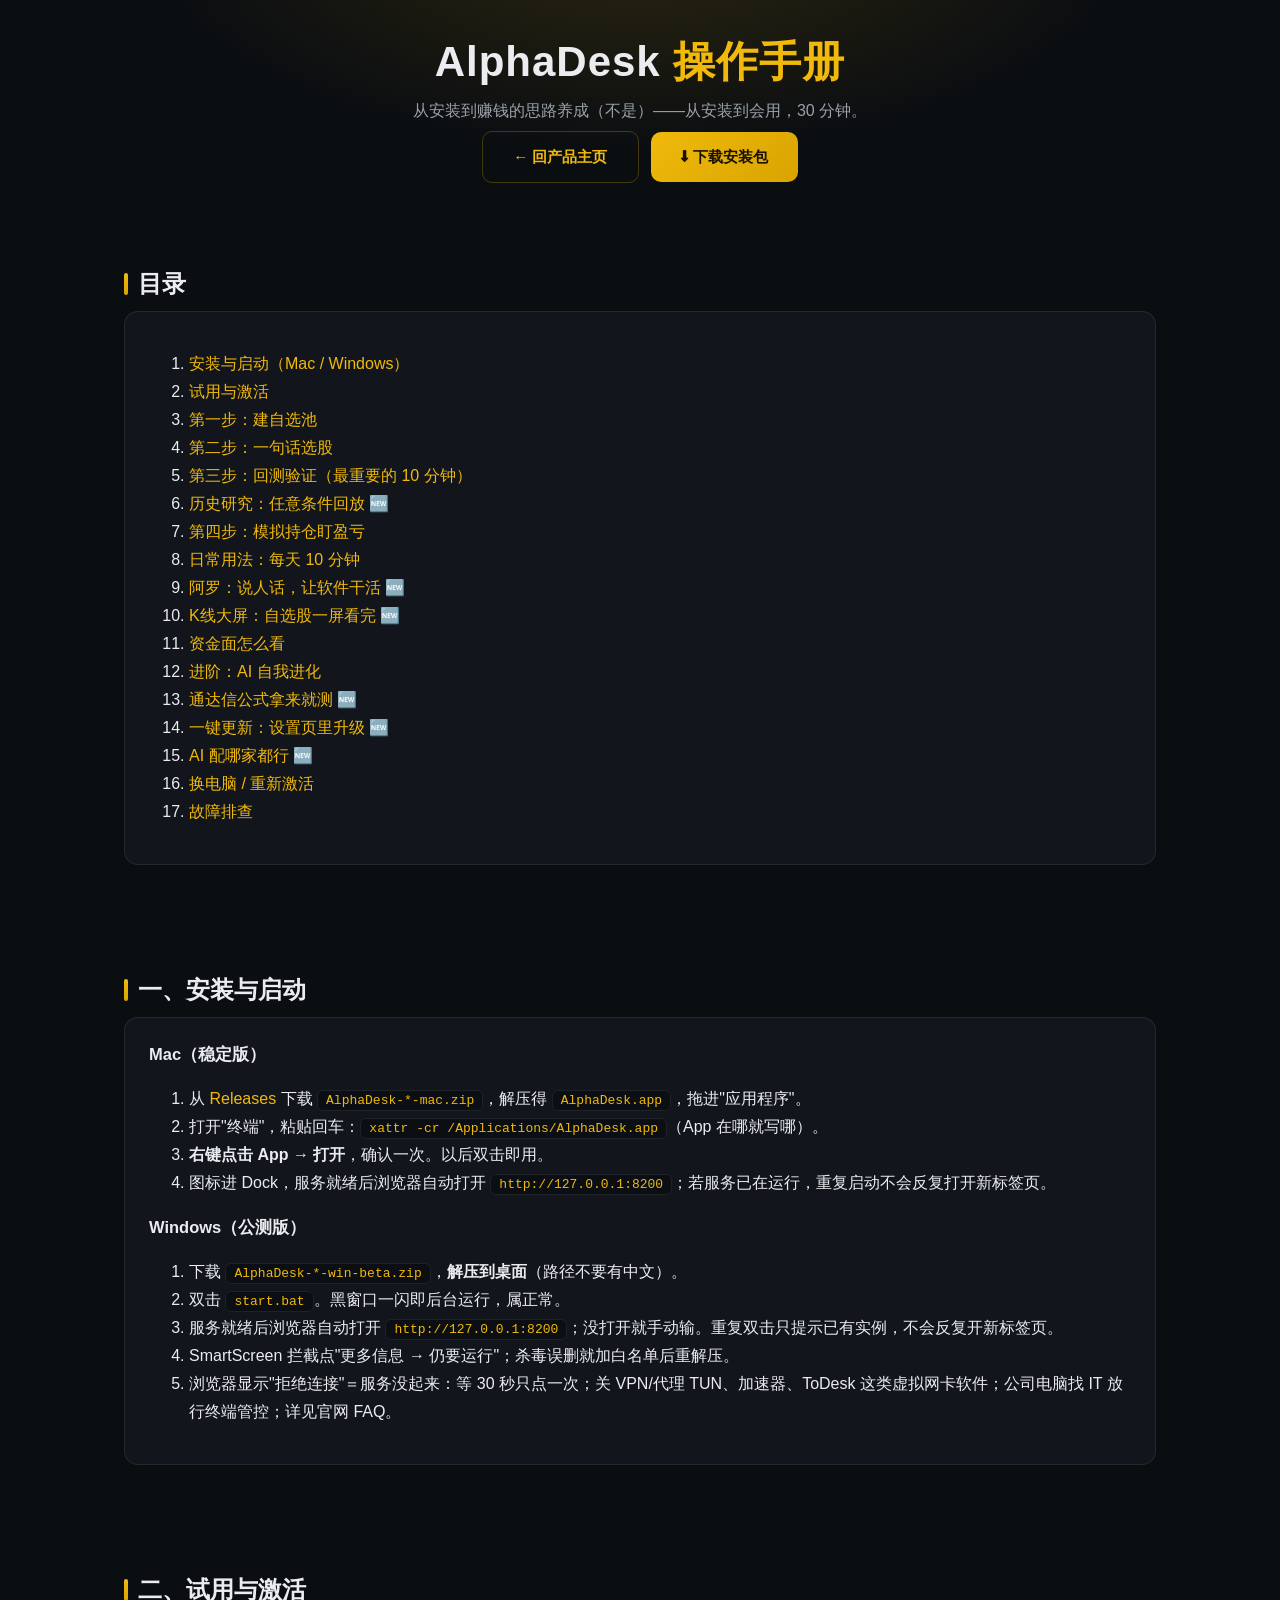
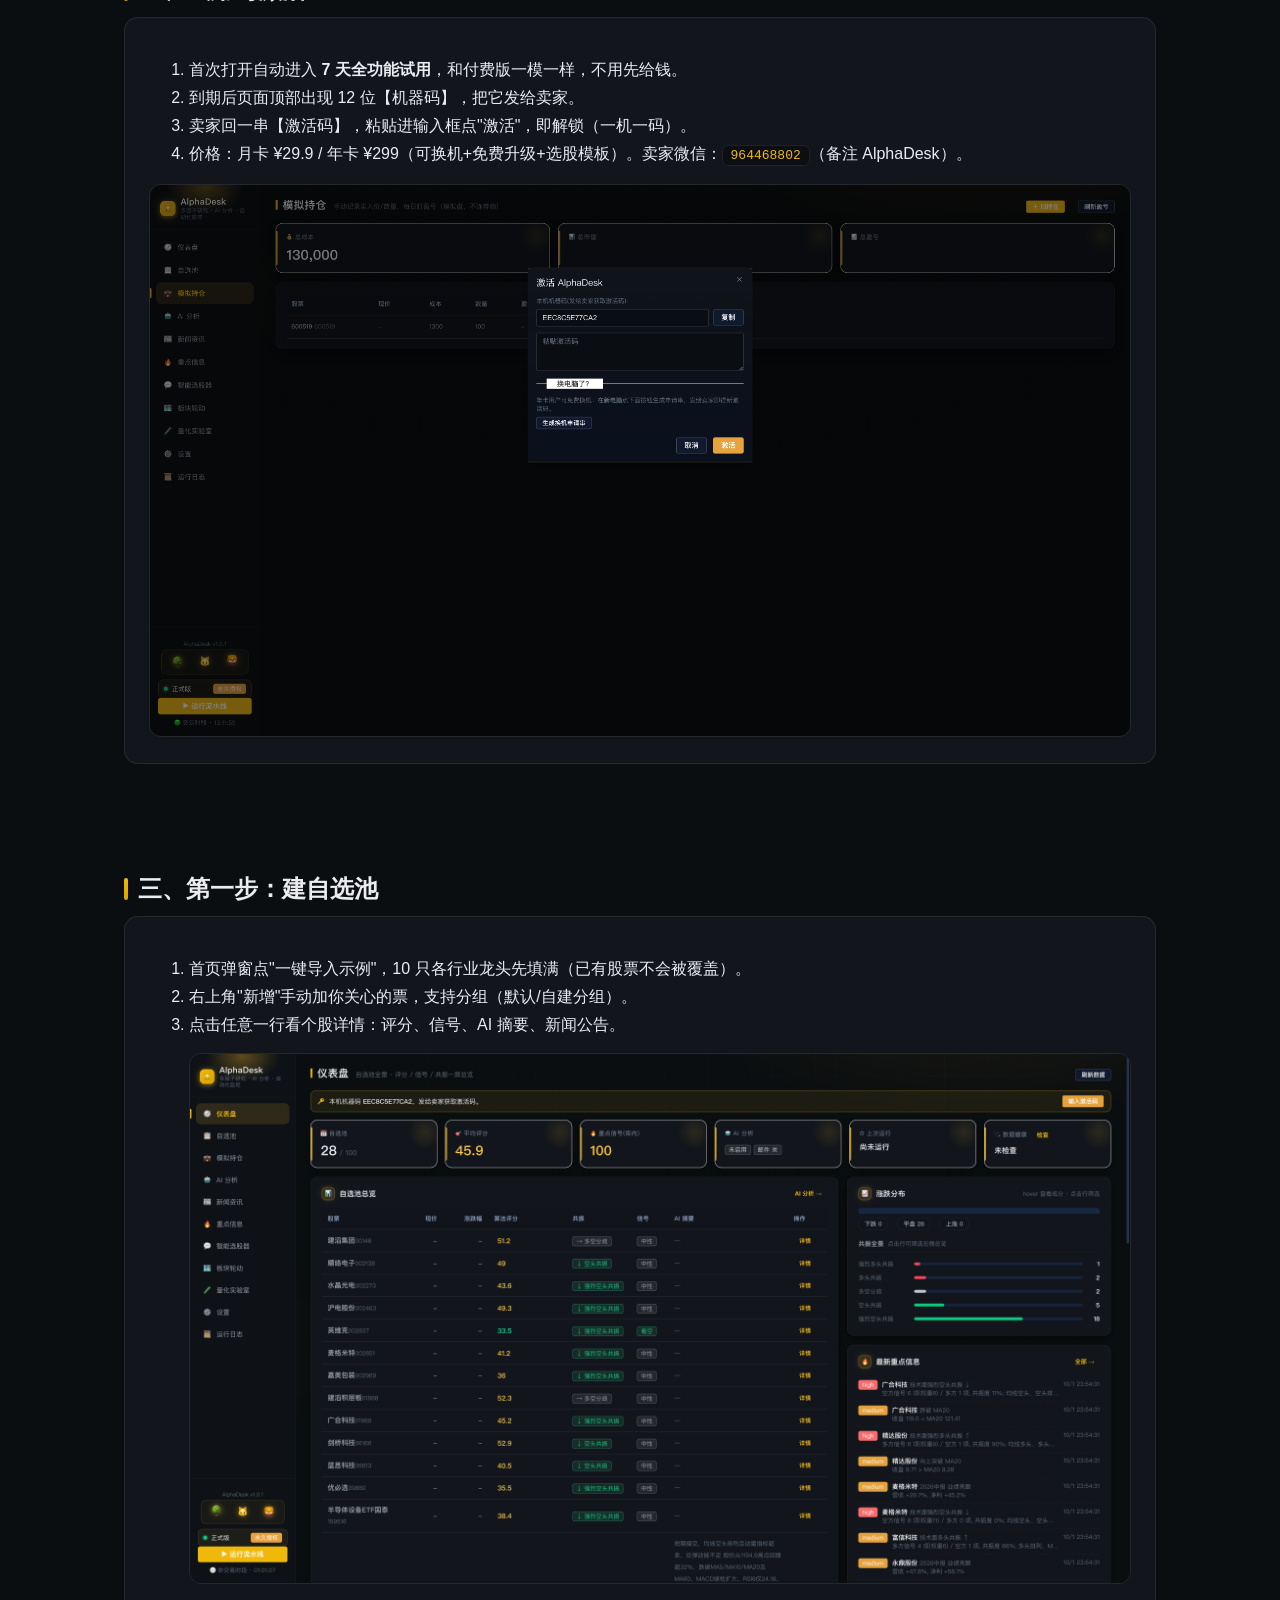
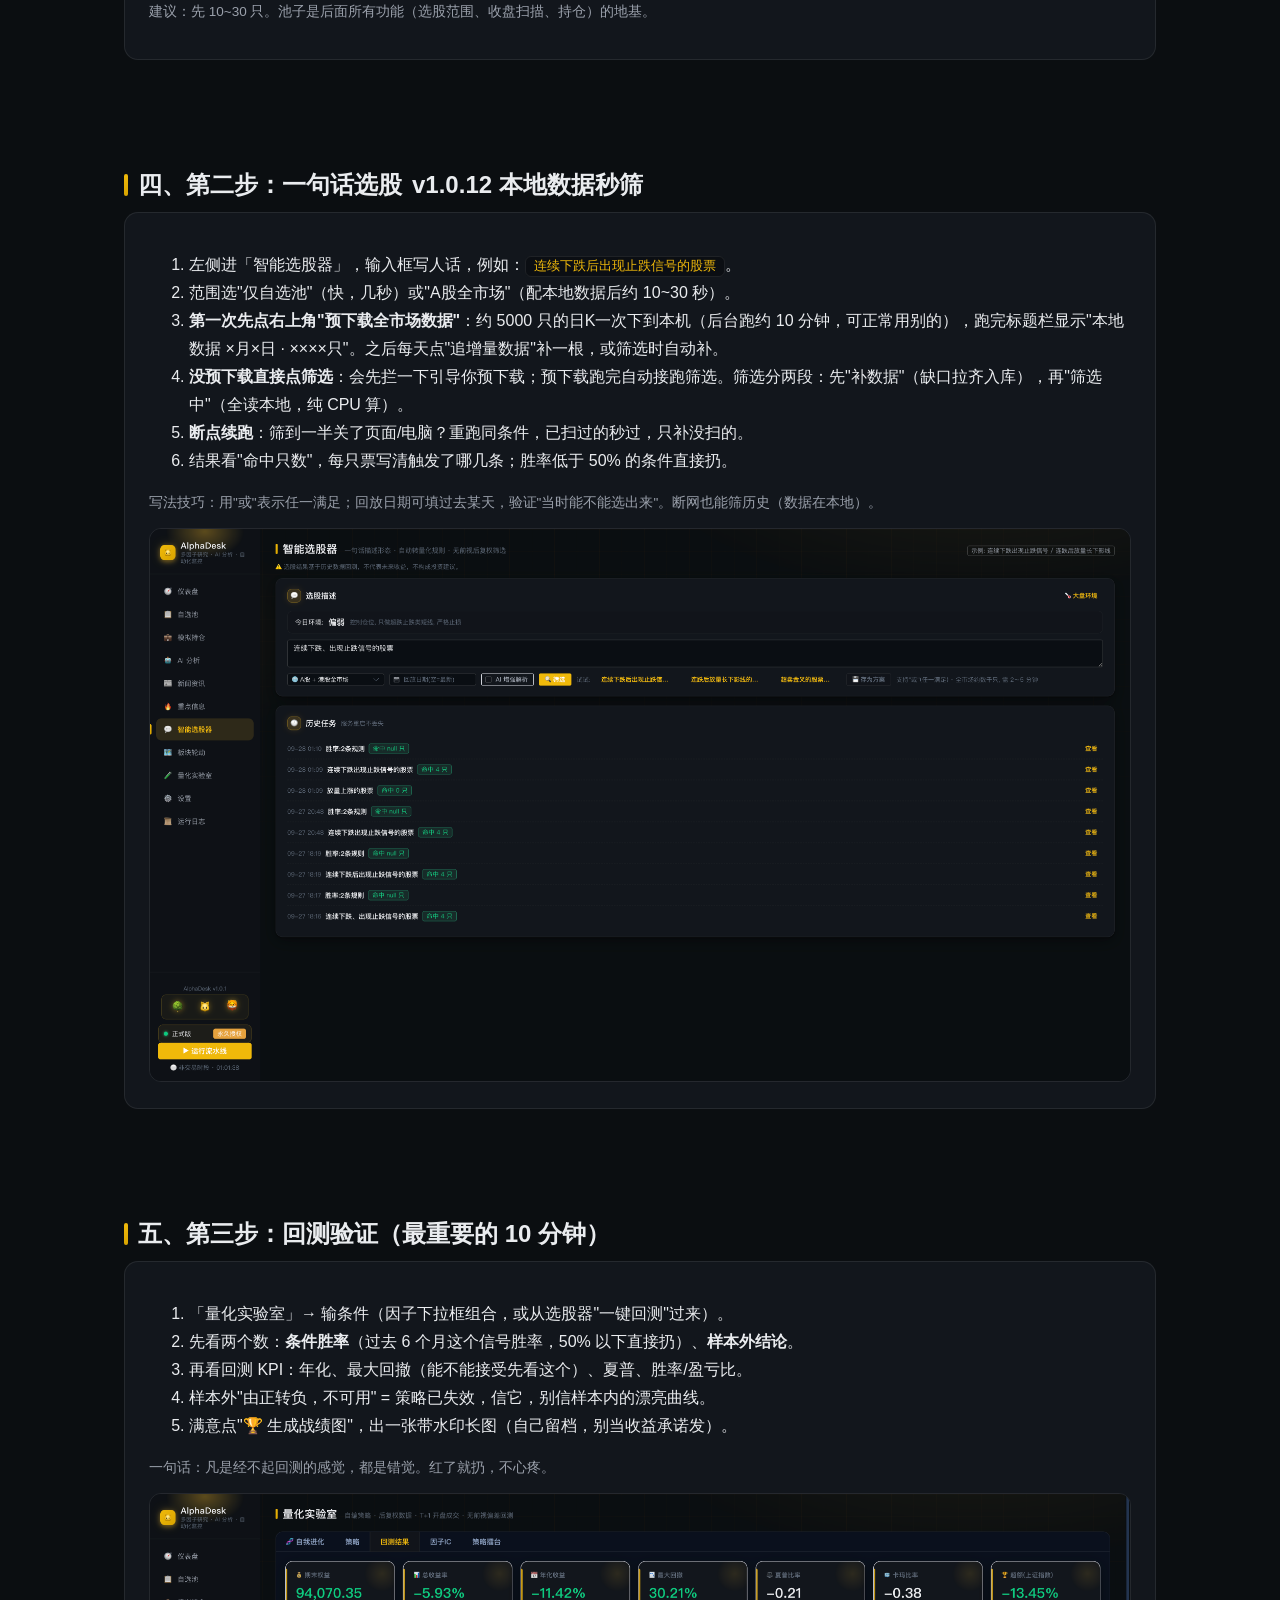
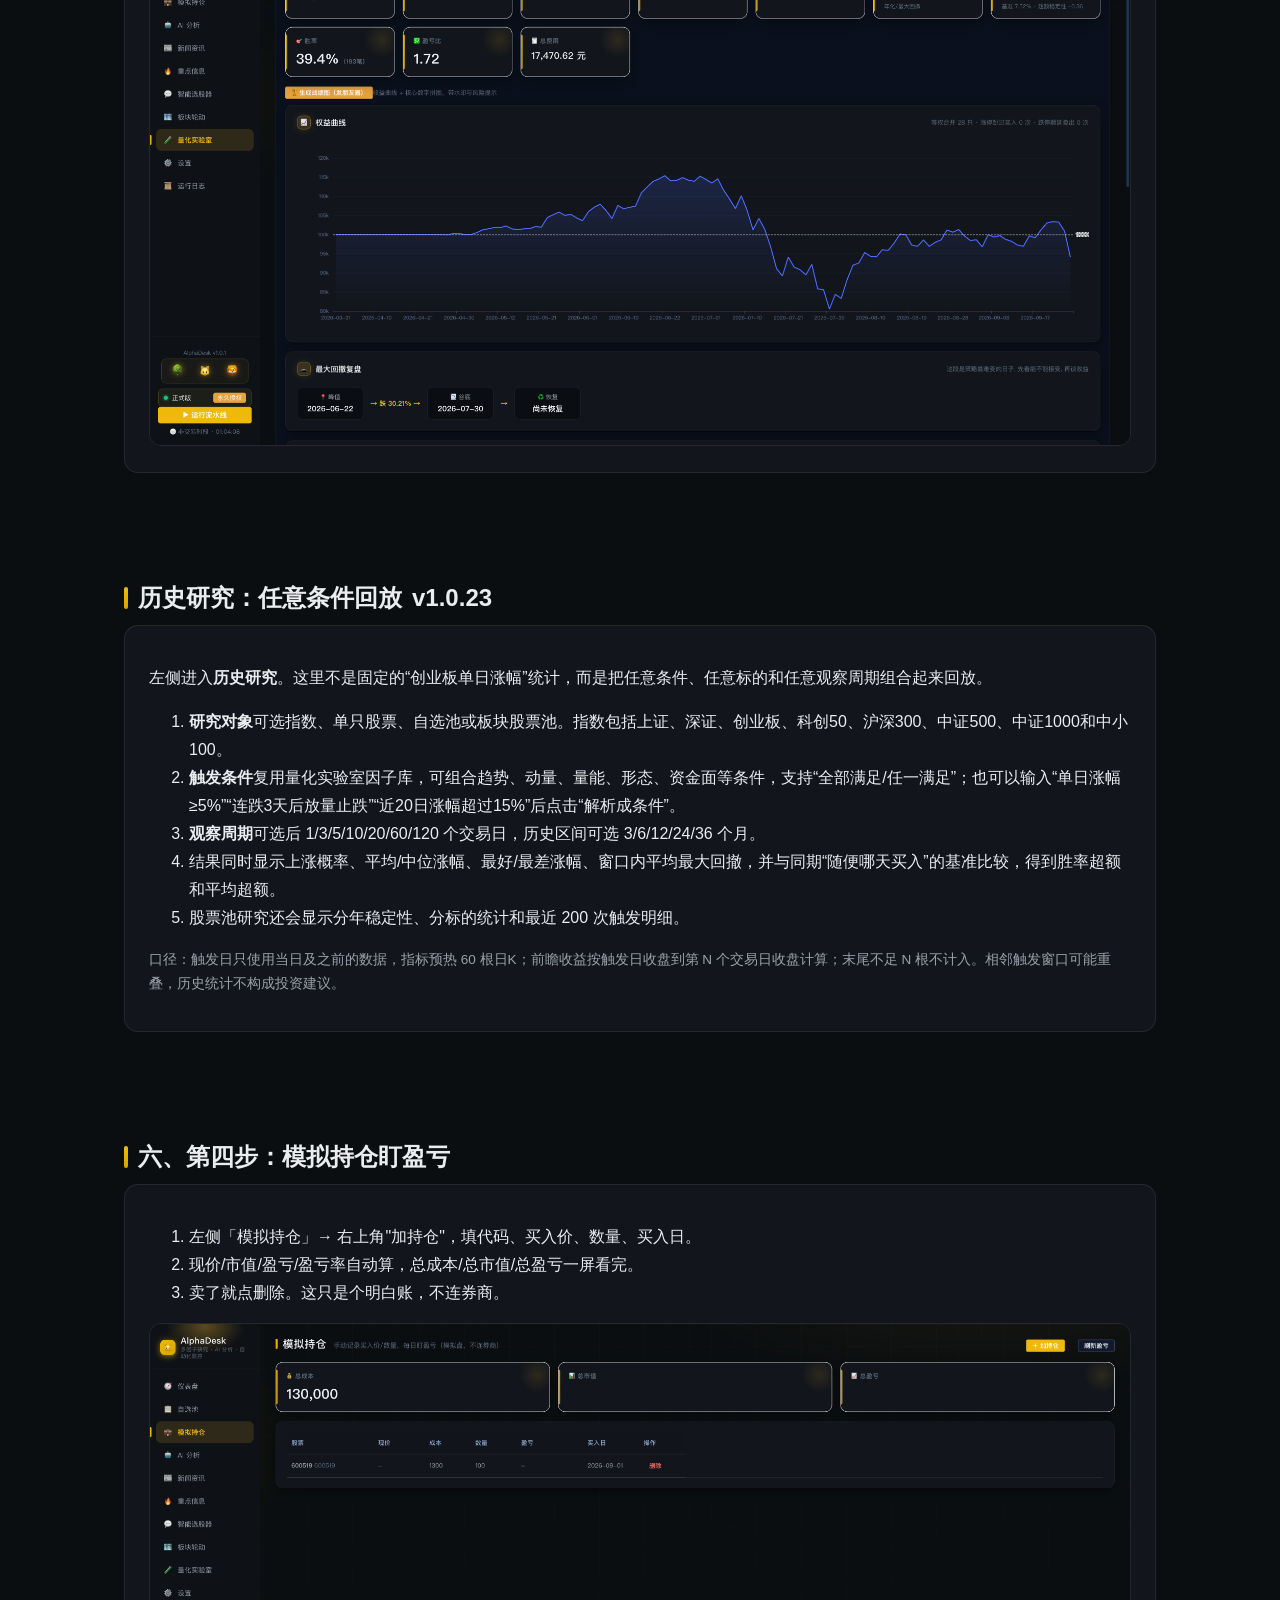
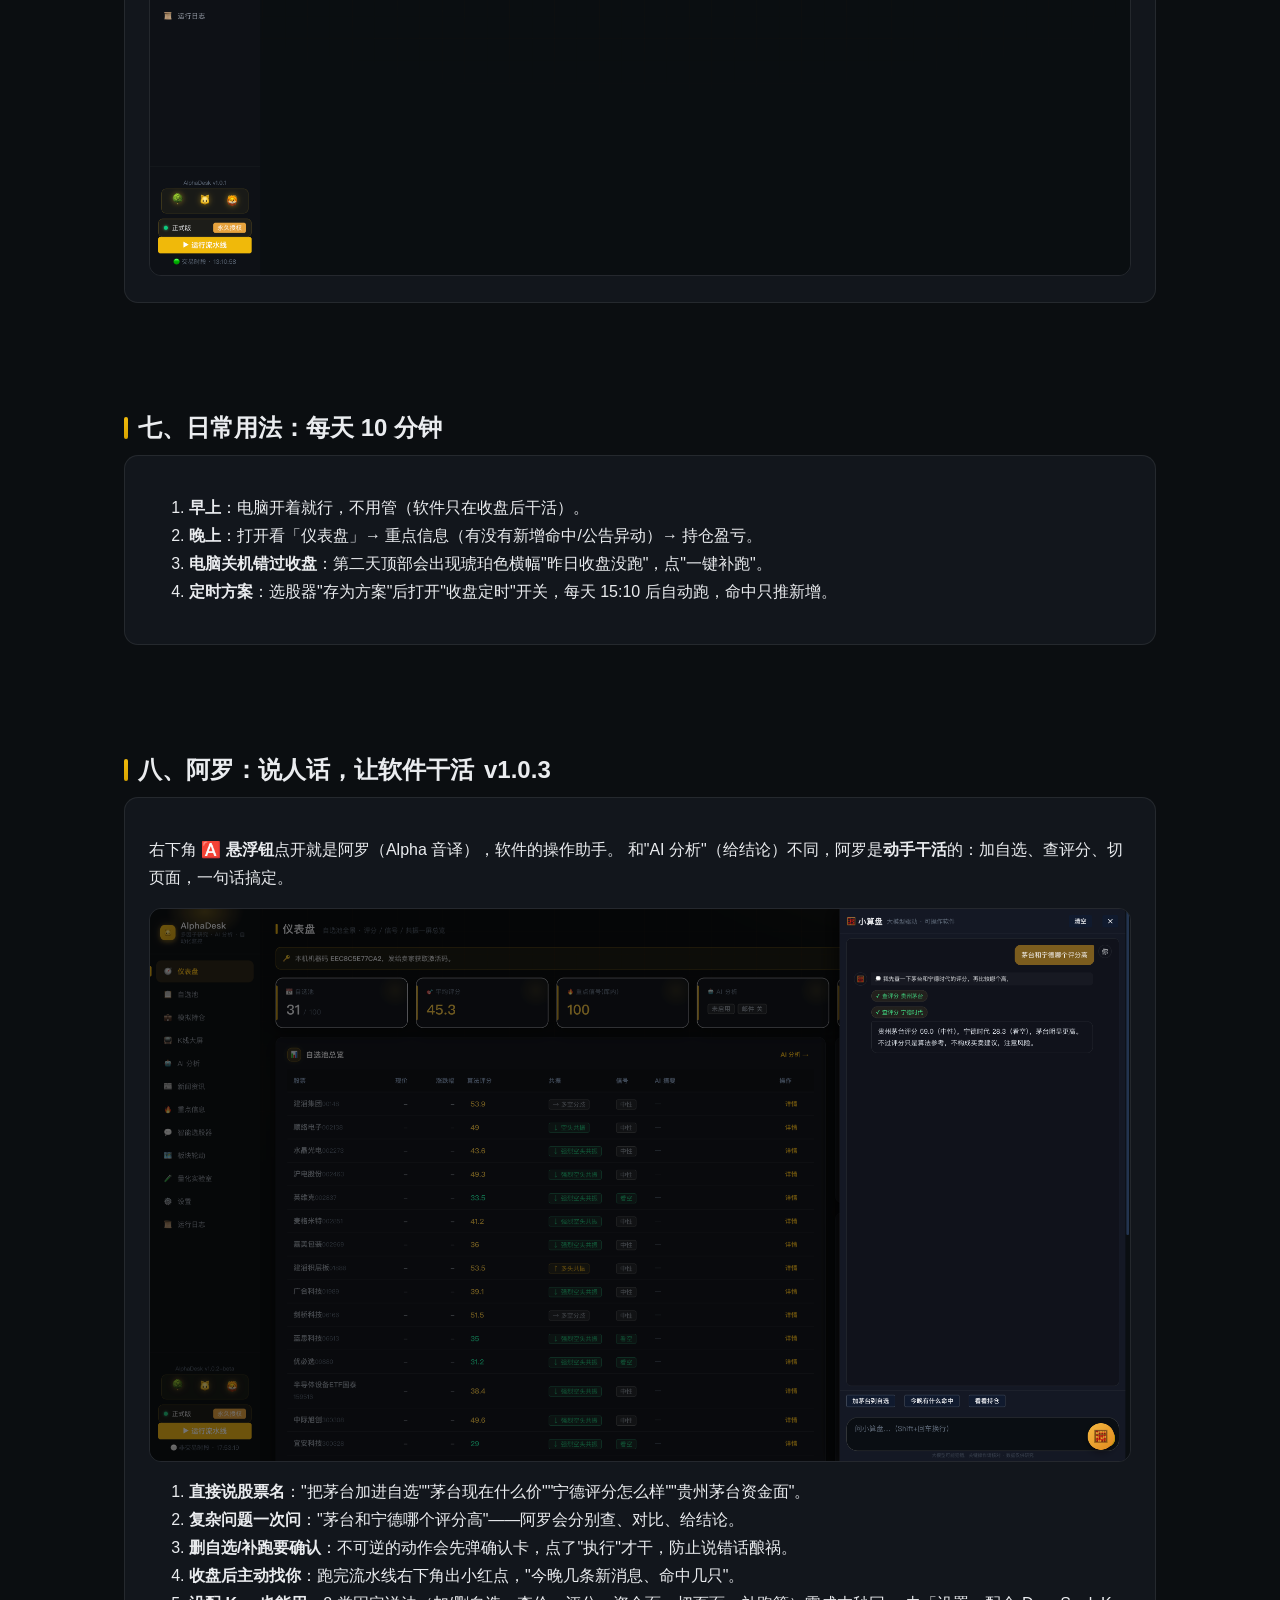
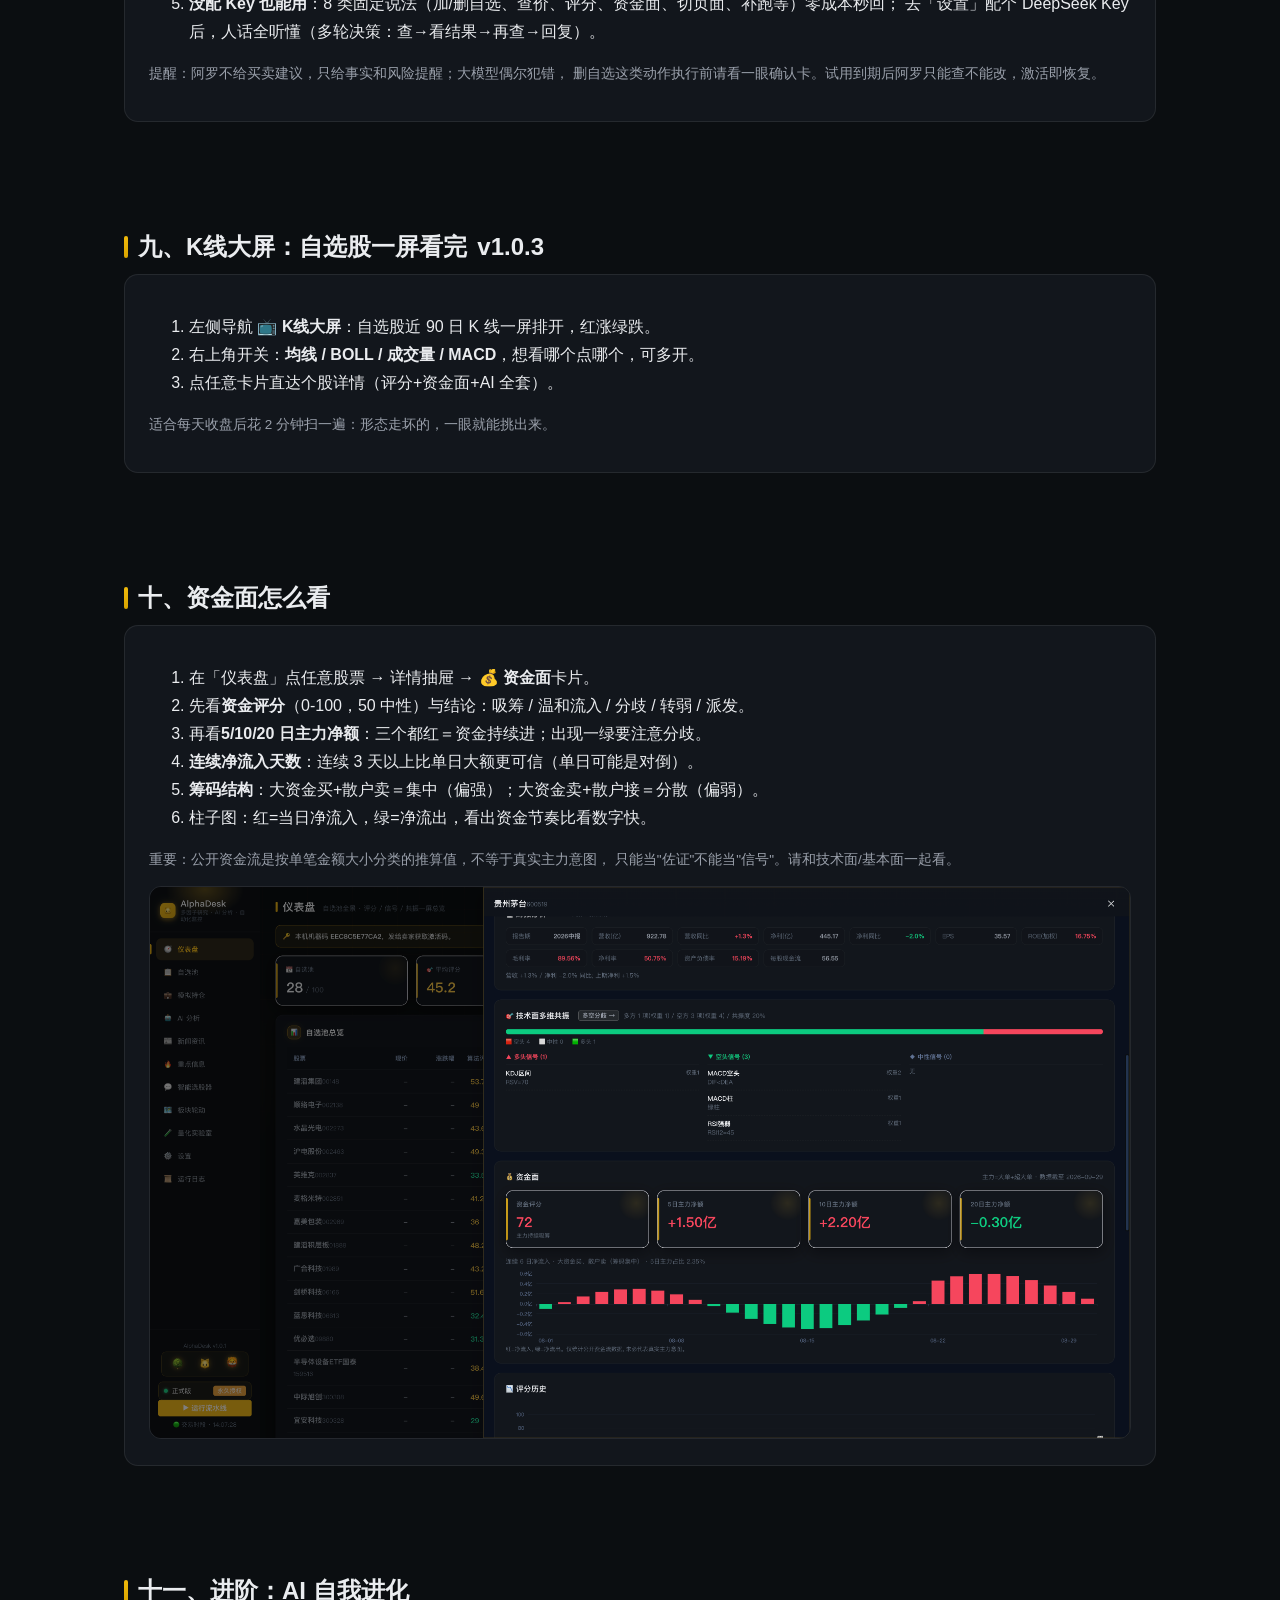
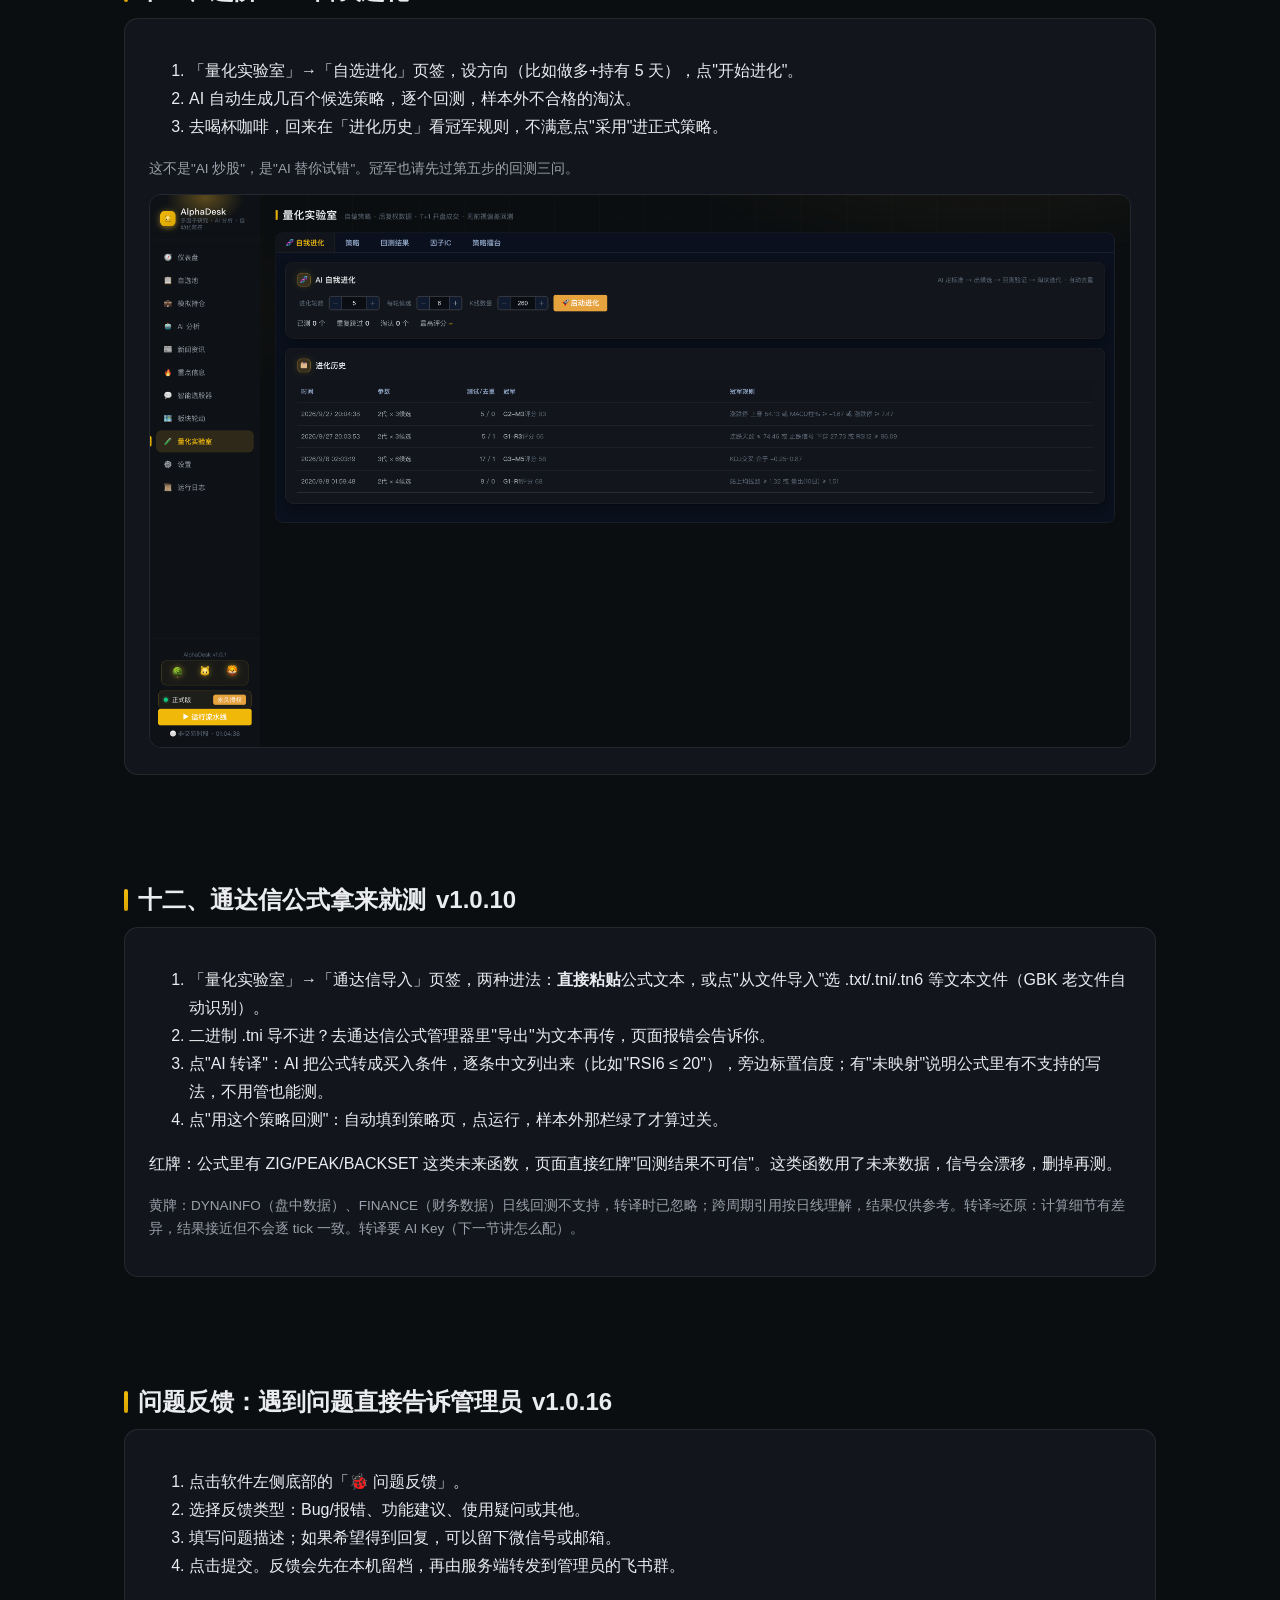
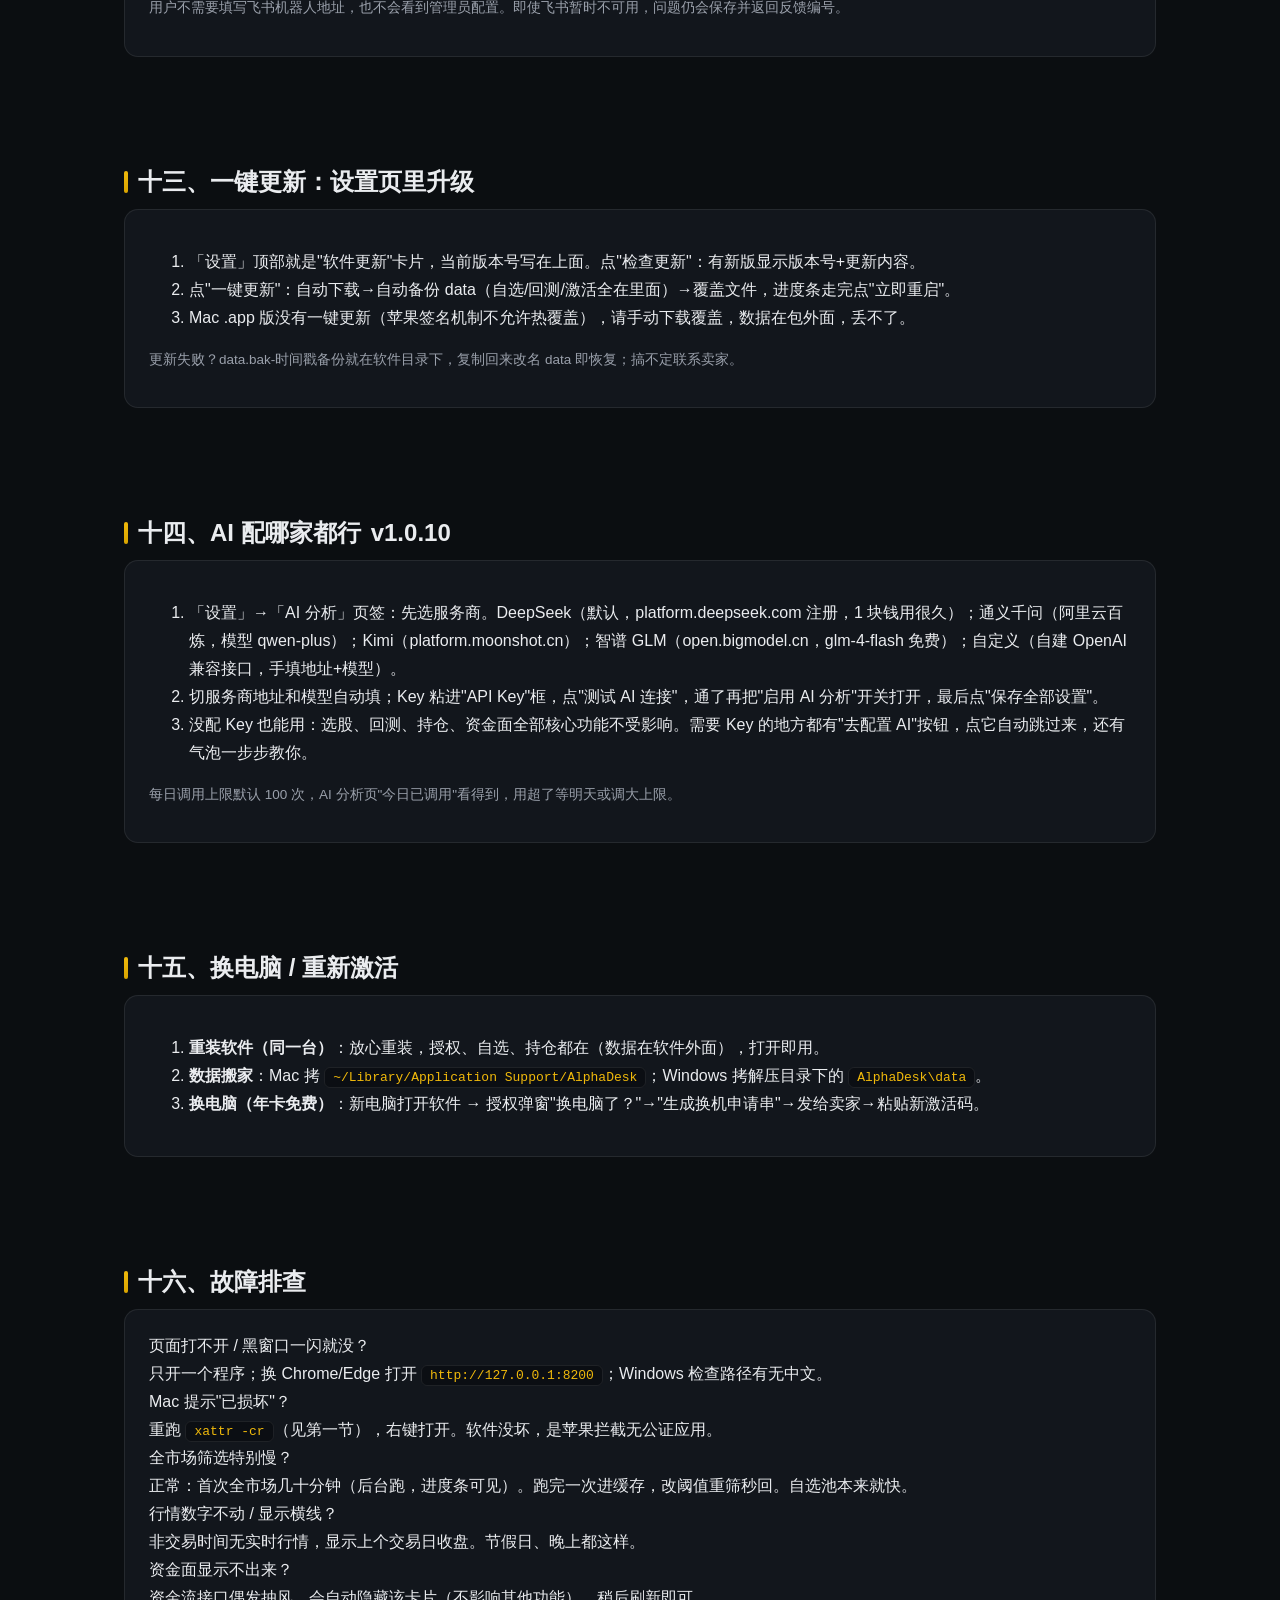
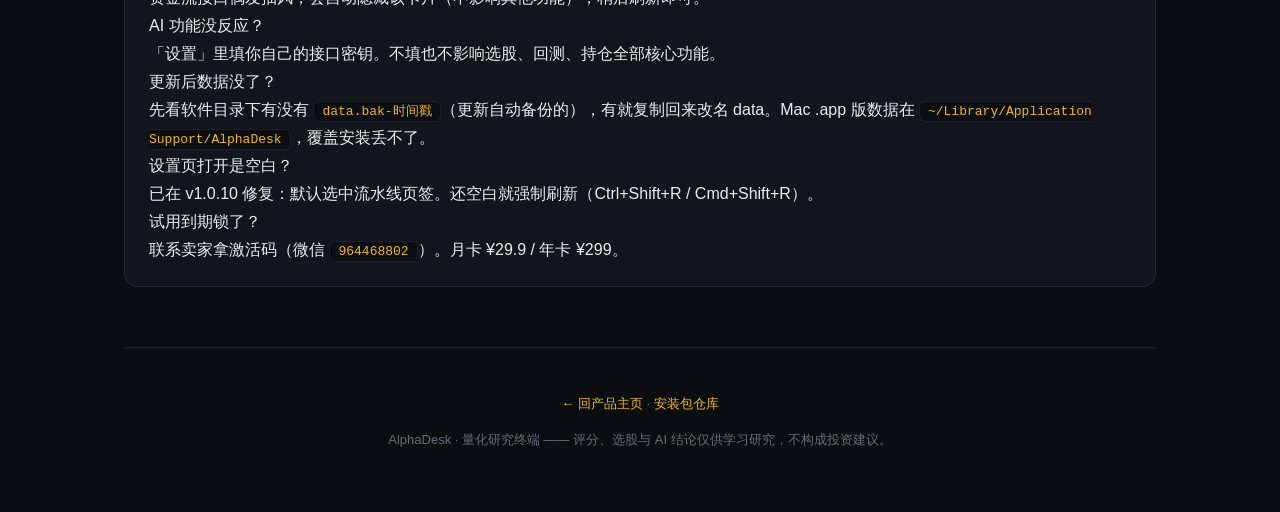
==== commit 56f5aacf: "同步官网支付入口更新" ====
--- a/manual.html
+++ b/manual.html
@@ -28,10 +28,8 @@
     <li><a href="#pool">第一步：建自选池</a></li>
     <li><a href="#screen">第二步：一句话选股</a></li>
     <li><a href="#backtest">第三步：回测验证（最重要的 10 分钟）</a></li>
-    <li><a href="#breadth">市场环境温度计：TRIN 与全市场宽度 🆕</a></li>
     <li><a href="#history">历史研究：任意条件回放 🆕</a></li>
     <li><a href="#hold">第四步：模拟持仓盯盈亏</a></li>
-    <li><a href="#daytrade">分时做 T：自动模拟交易</a></li>
     <li><a href="#daily">日常用法：每天 10 分钟</a></li>
     <li><a href="#aluo">阿罗：说人话，让软件干活 🆕</a></li>
     <li><a href="#wall">K线大屏：自选股一屏看完 🆕</a></li>
@@ -53,13 +51,13 @@
       <li>从 <a href="https://github.com/dennicLiu/alphadesk-app/releases/latest">Releases</a> 下载 <code>AlphaDesk-*-mac.zip</code>，解压得 <code>AlphaDesk.app</code>，拖进"应用程序"。</li>
       <li>打开"终端"，粘贴回车：<code>xattr -cr /Applications/AlphaDesk.app</code>（App 在哪就写哪）。</li>
       <li><b>右键点击 App → 打开</b>，确认一次。以后双击即用。</li>
-      <li>服务就绪后会自动打开浏览器；如未打开，可手动访问 <code>http://127.0.0.1:8200</code>。</li>
+      <li>图标进 Dock，服务就绪后浏览器自动打开 <code>http://127.0.0.1:8200</code>；若服务已在运行，重复启动不会反复打开新标签页。</li>
     </ol>
     <h3>Windows（公测版）</h3>
     <ol>
-      <li>下载 <code>AlphaDesk-*-win.zip</code>，<b>解压到桌面</b>（路径不要有中文）。</li>
+      <li>下载 <code>AlphaDesk-*-win-beta.zip</code>，<b>解压到桌面</b>（路径不要有中文）。</li>
       <li>双击 <code>start.bat</code>。黑窗口一闪即后台运行，属正常。</li>
-      <li>服务就绪后会自动打开浏览器；如未打开，在浏览器访问 <code>http://127.0.0.1:8200</code>。</li>
+      <li>服务就绪后浏览器自动打开 <code>http://127.0.0.1:8200</code>；没打开就手动输。重复双击只提示已有实例，不会反复开新标签页。</li>
       <li>SmartScreen 拦截点"更多信息 → 仍要运行"；杀毒误删就加白名单后重解压。</li>
       <li>浏览器显示"拒绝连接"＝服务没起来：等 30 秒只点一次；关 VPN/代理 TUN、加速器、ToDesk 这类虚拟网卡软件；公司电脑找 IT 放行终端管控；详见官网 FAQ。</li>
     </ol>
@@ -102,35 +100,6 @@
     <img class="shot" src="assets/screener-v101.png" alt="智能选股器" /></div>
 </section>
 
-<section id="breadth">
-  <h2 class="sec-title">市场环境温度计：TRIN 与全市场宽度 <span class="tag">v1.0.24 新增</span></h2>
-  <div class="card">
-    <p>仪表盘的「市场情绪」卡片现在会扫描全 A 股，展示涨跌家数、涨停/跌停、中位数涨幅，以及 TRIN 和量价结构。它是<strong>大盘环境过滤器</strong>，不是直接选股或个股买卖信号。</p>
-    <ul>
-      <li><code>TRIN额 &lt; 1</code>：上涨方向成交额相对更强，通常表示资金向上涨方向集中。</li>
-      <li><code>TRIN量</code>：用成交量口径观察量能是否同步支持上涨。</li>
-      <li><code>量价差</code>：本系统定义为涨量占比减涨家占比；负值表示上涨家数扩散快于上涨成交量，需结合 TRIN 额一起判断。</li>
-      <li>显示「资金强于宽度，偏多环境」后，再进入 AI 分析或量化实验室研究个股；显示「谨慎」或「等待确认」时，不应据此自动下单。</li>
-    </ul>
-    <p class="warn">行情来自公开数据源，可能存在延迟、缺失或缓存。TRIN 环境判断仅供研究参考，不构成投资建议。</p>
-  </div>
-</section>
-
-<section id="history">
-  <h2 class="sec-title">历史研究：任意条件回放 <span class="tag">v1.0.23 新增</span></h2>
-  <div class="card">
-    <p>如果你想验证“某个市场现象出现之后，历史上通常怎么走”，不要把一个例子当成固定功能。左侧「历史研究」允许你自己定义条件、标的和观察周期。</p>
-    <ol>
-      <li><b>选择研究对象</b>：指数、单只股票、自选池或板块股票池。指数包含上证、深证、创业板、科创50、沪深300、中证500、中证1000和中小100。</li>
-      <li><b>定义触发条件</b>：直接组合因子库条件，选择“全部满足/任一满足”；也可以输入“单日涨幅≥5%”“连跌3天后放量止跌”“近20日涨幅超过15%”等描述后点击“解析成条件”。</li>
-      <li><b>选择观察周期</b>：1/3/5/10/20/60/120 个交易日，可同时比较多个周期；历史区间可选 3、6、12、24、36 个月。</li>
-      <li><b>看结果</b>：查看触发次数、上涨概率、平均/中位/最好/最差涨幅、窗口内平均最大回撤，以及与同期“随便哪天买入”的基准差异。</li>
-      <li><b>检查稳定性</b>：分年统计、分标的统计和最近触发明细可以帮助你发现条件是否只在某一段行情有效。</li>
-    </ol>
-    <p class="muted">口径：触发日只使用当日及以前的数据，指标有 60 根日K预热；前瞻收益按触发日收盘到第 N 个交易日收盘计算，末尾不足 N 根不计入。相邻触发日窗口可能重叠，结果只用于研究，不构成投资建议。</p>
-  </div>
-</section>
-
 <section id="backtest">
   <h2 class="sec-title">五、第三步：回测验证（最重要的 10 分钟）</h2>
   <div class="card"><ol>
@@ -141,8 +110,22 @@
     <li>满意点"🏆 生成战绩图"，出一张带水印长图（自己留档，别当收益承诺发）。</li>
   </ol>
   <p class="muted">一句话：凡是经不起回测的感觉，都是错觉。红了就扔，不心疼。</p>
-  <p class="muted">撮合口径：按 T+1 开盘成交、涨停买不进/跌停卖不出、100 股整手。停牌或无成交量的交易日不撮合（买入信号当日失效，卖单顺延到下一交易日）；印花税按事件日自动切换，2023-08-28 起卖出 0.5‰，此前 1‰，你自定义费率时以你的设置为准。</p>
     <img class="shot" src="assets/backtest-v101.png" alt="回测结果" /></div>
+</section>
+
+<section id="history">
+  <h2 class="sec-title">历史研究：任意条件回放 <span class="tag">v1.0.23</span></h2>
+  <div class="card">
+    <p>左侧进入<b>历史研究</b>。这里不是固定的“创业板单日涨幅”统计，而是把任意条件、任意标的和任意观察周期组合起来回放。</p>
+    <ol>
+      <li><b>研究对象</b>可选指数、单只股票、自选池或板块股票池。指数包括上证、深证、创业板、科创50、沪深300、中证500、中证1000和中小100。</li>
+      <li><b>触发条件</b>复用量化实验室因子库，可组合趋势、动量、量能、形态、资金面等条件，支持“全部满足/任一满足”；也可以输入“单日涨幅≥5%”“连跌3天后放量止跌”“近20日涨幅超过15%”后点击“解析成条件”。</li>
+      <li><b>观察周期</b>可选后 1/3/5/10/20/60/120 个交易日，历史区间可选 3/6/12/24/36 个月。</li>
+      <li>结果同时显示上涨概率、平均/中位涨幅、最好/最差涨幅、窗口内平均最大回撤，并与同期“随便哪天买入”的基准比较，得到胜率超额和平均超额。</li>
+      <li>股票池研究还会显示分年稳定性、分标的统计和最近 200 次触发明细。</li>
+    </ol>
+    <p class="muted">口径：触发日只使用当日及之前的数据，指标预热 60 根日K；前瞻收益按触发日收盘到第 N 个交易日收盘计算；末尾不足 N 根不计入。相邻触发窗口可能重叠，历史统计不构成投资建议。</p>
+  </div>
 </section>
 
 <section id="hold">
@@ -210,31 +193,13 @@
   <img class="shot" src="assets/moneyflow-v102.png" alt="资金面分析" /></div>
 </section>
 
-<section id="daytrade">
-  <h2 class="sec-title">分时做 T：自动模拟交易</h2>
-  <div class="card">
-    <p><b>仅限模拟账户。</b>当前版本没有连接 QMT/xtquant、PTrade 或任何券商，不会发送真实委托。</p>
-    <ol>
-      <li>进入左侧「分时做 T」，添加并核对证券代码、品种及回转规则。ETF 是否可 T+0 必须按具体品种自行核实；不确定请选 T+1。</li>
-      <li>查看模拟账户和分时行情。手动模拟按填写价格即时记账，不模拟盘口排队、部分成交或完整券商费用。</li>
-      <li>策略默认规则为：空仓且最新有效分钟线较昨收回撤达到阈值时模拟买入；持仓可卖数量足够且价格达到成本盈利阈值时模拟卖出。修改参数后保存会生成新版本并停止策略，启动前会再次确认。</li>
-      <li>自动模拟只在该页面打开期间每 15 秒轮询，限制为周一至周五 A 股连续竞价时段；只接受东财最新分钟线，行情超过 90 秒或缺失时跳过本轮。交易时间判断不包含完整交易所节假日日历。</li>
-      <li>分钟线不可用时，行情图会回退展示日 K 并明确标注数据类型；日 K 仅供查看，不参与自动做 T。策略会显示闭市等待或本轮暂停原因；分钟行情过期、缺失、价格无效或来源不合规时跳过，并将原因写入事件记录。</li>
-      <li>模拟成交考虑不利方向滑点、佣金最低 5 元及卖出印花税估算，另设单标的仓位、每日委托次数和亏损限制；T+1 当日买入数量不可卖。</li>
-    </ol>
-    <p class="warn">行情延迟、规则配置、成本假设和简化撮合会使模拟结果与实际成交差异显著。模拟收益不代表真实可成交或未来收益，也不构成投资建议。触及风险限制后策略会停止；请勿仅凭模拟结果进行真实交易。</p>
-  </div>
-</section>
-
 <section id="evolve">
   <h2 class="sec-title">十一、进阶：AI 自我进化</h2>
   <div class="card"><ol>
-    <li>「量化实验室」→「自我进化」页签，可选自选股、创业板、科创板、主板或北交所，并设置进化轮数、每轮候选数和 K 线数量。建议至少 520 根日K（可选 300–1000），支持更充分的滚动验证。</li>
-    <li>点击启动后立即显示任务状态；股票池拉取、行情预下载和进化计算会持续显示进度，失败时显示具体错误。</li>
-    <li>想让它自己一直跑，打开「<b>全托管直到暂停</b>」：不再按固定轮数结束，会持续迭代直到你点「暂停并保存」。此时「进化轮数」变成<b>每多少轮保存一次检查点</b>，不是终点。</li>
-    <li>查看候选排行中的样本外状态与失败原因；只有滚动验证及最终留出均通过，才可选择"采用为正式策略"。历史记录会保存当时的股票范围及有效股票代码。</li>
-  </ol>
-  <p class="muted">进化使用 3 个重叠验证窗（60–70%、65–75%、70–80%），最后 20% 留作最终测试。评分分训练分、探索分和稳健分：未通过候选仍有探索分供搜索学习，但不能采用；稳健分按训练 40% + 滚动验证 60% 计算。每代最多验证 6 个候选，并检查收益中位数、盈利窗占比、回撤、交易样本、跨股票盈利比例及成本提高 50% 后的表现。默认 520 根日K；样本不足会提示验证区间不足。运行中页面实时刷新候选与排行；暂停会跑完当前轮并保存。全托管会持续消耗 AI 配额与 CPU，请自行评估成本。</p>
+    <li>「量化实验室」→「自选进化」页签，设方向（比如做多+持有 5 天），点"开始进化"。</li>
+    <li>AI 自动生成几百个候选策略，逐个回测，样本外不合格的淘汰。</li>
+    <li>去喝杯咖啡，回来在「进化历史」看冠军规则，不满意点"采用"进正式策略。</li>
+  </ol>
   <p class="muted">这不是"AI 炒股"，是"AI 替你试错"。冠军也请先过第五步的回测三问。</p>
     <img class="shot" src="assets/evolve-v101.png" alt="AI自我进化" /></div>
 </section>
@@ -326,4 +291,4 @@
 .shot { width: 100%; border-radius: 12px; margin: 14px 0 4px; border: 1px solid rgba(255,255,255,.08); }
 </style>
 </body>
-</html>+</html>
--- a/styles.css
+++ b/styles.css
@@ -26,6 +26,7 @@
 .nav a:hover,.nav a.active{color:var(--gold);background:rgba(240,185,11,.1);}
 .buy-btn{background:linear-gradient(135deg,var(--gold),var(--gold-2)) !important;
   color:#1a1200 !important;font-weight:700;}
+.account-btn{border:1px solid var(--gold-line);background:rgba(240,185,11,.08);color:var(--gold);border-radius:8px;padding:8px 12px;font:inherit;font-size:13px;cursor:pointer;white-space:nowrap}.account-btn.signed-in{color:#3ddc84;border-color:rgba(61,220,132,.35);background:rgba(61,220,132,.08)}
 
 /* Hero */
 .hero{padding:72px 0 48px;text-align:center;position:relative;overflow:hidden;}
@@ -149,6 +150,9 @@
 .wxmodal-ok{color:var(--gold);font-size:12px;margin-top:10px;min-height:16px;}
 button.btn{cursor:pointer;font:inherit;}
 
+/* 注册登录与支付 */
+.auth-modal,.payment-modal{position:fixed;inset:0;background:rgba(0,0,0,.78);backdrop-filter:blur(5px);display:none;align-items:center;justify-content:center;z-index:140;padding:20px}.auth-modal.open,.payment-modal.open{display:flex}.auth-card{position:relative;width:min(430px,94vw);background:#14141c;border:1px solid var(--gold-line);border-radius:16px;padding:30px 26px 24px;box-shadow:0 24px 90px rgba(0,0,0,.65)}.auth-card h2{margin:0 0 8px;color:var(--gold);font-size:23px}.auth-sub{color:var(--ink-2);font-size:13px;margin:0 0 18px}.auth-card form{display:grid;gap:10px}.auth-card input{width:100%;border:1px solid var(--line);border-radius:9px;padding:12px 13px;background:#0c0f14;color:var(--ink);font:inherit;outline:none}.auth-card input:focus{border-color:var(--gold)}.auth-card form .btn{width:100%;margin-top:4px}.auth-switch{display:block;width:100%;border:0;background:none;color:var(--gold);cursor:pointer;font:inherit;font-size:13px;margin-top:14px}.auth-message{min-height:20px;color:#3ddc84;font-size:13px;margin:10px 0 0}.auth-message.is-error{color:#f6465d}.payment-card{width:min(520px,94vw)}.plan-options{display:grid;gap:10px;margin:18px 0}.plan-option{display:flex;align-items:center;justify-content:space-between;gap:14px;border:1px solid var(--gold-line);background:rgba(240,185,11,.07);color:var(--ink);border-radius:10px;padding:14px 16px;text-align:left;cursor:pointer;font:inherit}.plan-option:hover{background:rgba(240,185,11,.15);border-color:var(--gold)}.plan-option:disabled{opacity:.55;cursor:wait}.plan-option b{color:var(--gold)}.plan-option span{color:var(--ink-2);font-size:12px}.payment-qr{margin:18px auto;text-align:center;padding:16px;border:1px solid var(--gold-line);border-radius:12px;background:rgba(255,255,255,.04)}.payment-qr p{margin:0 0 10px;color:var(--ink-2);font-size:13px}.payment-qr img{display:block;width:220px;height:220px;object-fit:contain;background:#fff;padding:8px;margin:0 auto 10px;border-radius:6px}.payment-qr a{color:var(--gold);font-size:13px}.order-list{margin-top:16px;border-top:1px solid var(--line)}.order-list div{display:grid;grid-template-columns:1fr auto;gap:3px 10px;padding:10px 0;border-bottom:1px solid var(--line);font-size:13px}.order-list span{color:var(--gold)}.order-list small{grid-column:1 / -1;color:var(--ink-3)}
+
 /* 指导视频 */
 .video-wrap{max-width:760px;margin:22px auto 4px}
 .video-wrap video{width:100%;border-radius:12px;border:1px solid rgba(255,255,255,.1);
